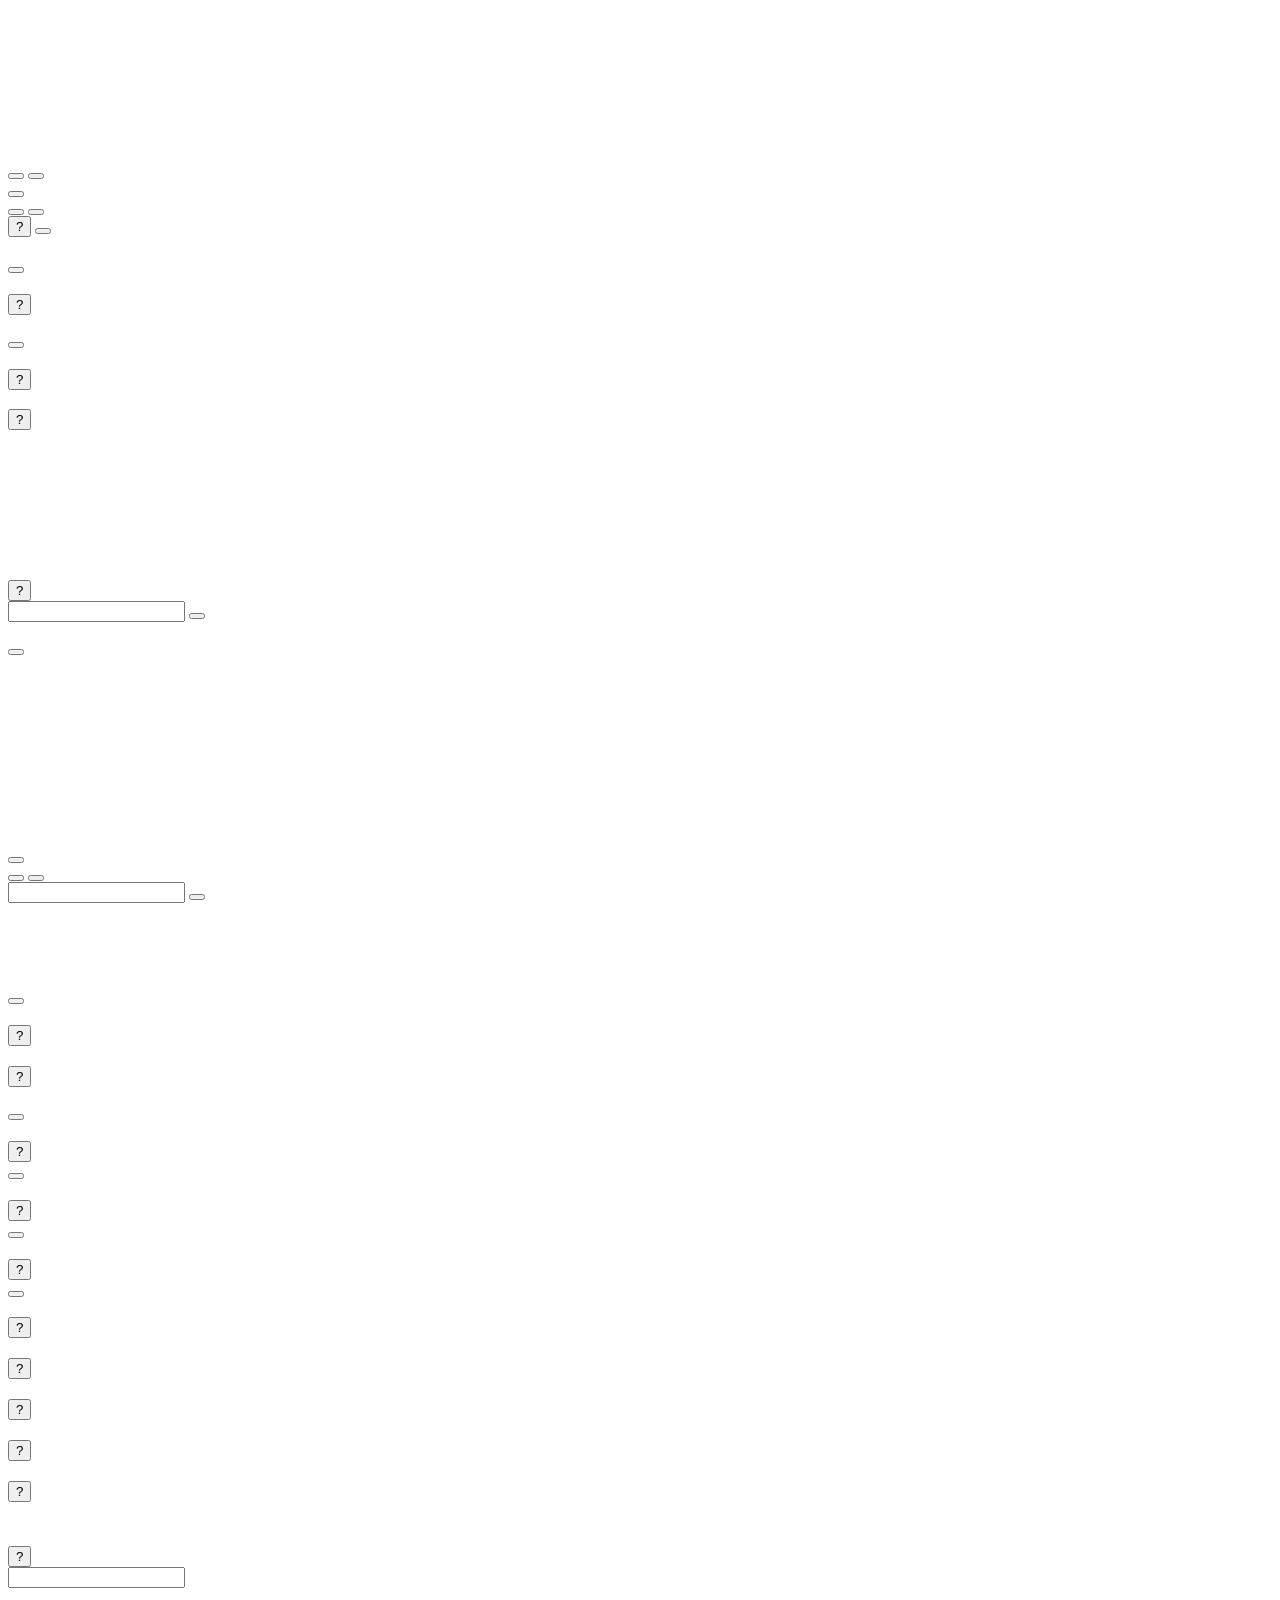
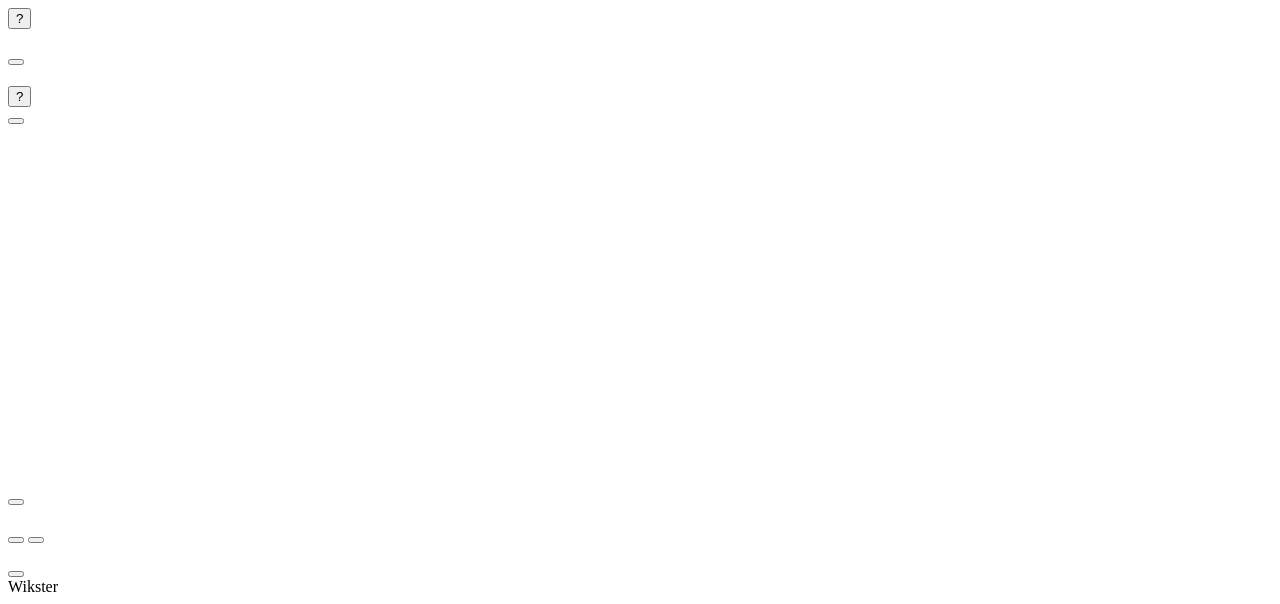
==== index.html @ 84b6599e "Faces everywhere, a what's-new sheet, and wishlist matching Every name on screen now carries its pic" ====
<!doctype html>
<html lang="en" data-theme="aurora">
  <head>
    <meta charset="UTF-8" />
    <meta name="viewport" content="width=device-width, initial-scale=1.0, viewport-fit=cover, interactive-widget=resizes-content" />
    <meta name="theme-color" content="#06070d" />
    <meta name="apple-mobile-web-app-capable" content="yes" />
    <title>Wikster</title>
    <meta name="description" content="Open booster packs of real Wikipedia articles as collectible trading cards." />
    <link rel="manifest" href="./manifest.webmanifest" />
    <link rel="apple-touch-icon" href="./icons/icon-192.png" />
    <link rel="icon" href="data:image/svg+xml,<svg xmlns='http://www.w3.org/2000/svg' viewBox='0 0 64 64'><rect x='12' y='6' width='33' height='52' rx='7' fill='%230f1220' stroke='%23c7d2fe' stroke-width='3'/><path d='M12 17h33' stroke='%23c7d2fe' stroke-width='3'/><path d='M19.5 27 24.5 46 28.5 35.5 32.5 46 37.5 27' fill='none' stroke='%23fbbf24' stroke-width='3.8' stroke-linejoin='round' stroke-linecap='round'/><circle cx='54' cy='12' r='3' fill='%23fbbf24'/></svg>" />
    <link rel="stylesheet" href="/src/style.css" />
  </head>
  <body>
    <!-- The live, per-theme backdrop, and the texture that sits over it. -->
    <canvas id="backdrop" aria-hidden="true"></canvas>
    <div id="texture" aria-hidden="true"></div>
    <div id="flash" aria-hidden="true"></div>

    <div id="app">
      <header class="appbar">
        <div class="appbar-side is-left">
          <button id="menu-btn" class="icon-btn" type="button" aria-label="Menu"
                  aria-haspopup="dialog" aria-expanded="false">
            <span id="menu-icon" aria-hidden="true"></span>
          </button>
          <button id="bell" class="icon-btn" type="button" aria-haspopup="dialog" aria-label="Notifications">
            <span id="bell-icon" aria-hidden="true"></span>
            <span class="count" id="bell-count" hidden></span>
          </button>
        </div>
        <button id="wallet" class="wallet-chip" type="button" aria-haspopup="dialog">
          <span id="wallet-mark" aria-hidden="true"></span>
          <span id="wallet-amount"></span>
          <span class="wallet-ink" id="wallet-ink"></span>
        </button>
        <div class="appbar-side is-right">
          <button id="gift-btn" class="icon-btn" type="button" aria-label="Daily gift">
            <span id="gift-icon" aria-hidden="true"></span>
            <span class="dot" id="gift-dot" hidden></span>
          </button>
          <button id="level-badge" class="ring" type="button" aria-label="Profile"></button>
        </div>
      </header>

      <main>
        <!-- PACKS: what you own, and the custom builder ------------------- -->
        <section id="screen-packs" class="screen is-active">
          <div class="packs-tools">
            <div class="seg-wrap packs-seg-wrap"><div id="packs-seg"></div></div>
            <div class="packs-side">
              <button class="help-btn" data-help="packs" type="button" aria-label="What is this?">?</button>
              <button id="odds-btn" class="help-btn" type="button">
                <span id="odds-icon" aria-hidden="true"></span>
              </button>
            </div>
          </div>
          <div id="packs-rail" class="rail"></div>
          <div class="hero-caption" id="packs-caption">
            <h3 id="packs-name"></h3>
            <p class="sub" id="packs-sub"></p>
            <p class="own" id="packs-own"></p>
          </div>
          <div class="hero-actions" id="packs-actions">
            <button id="packs-open" class="btn btn-primary" type="button"></button>
            <p class="hint" id="packs-hint"></p>
          </div>
          <div class="empty" id="packs-empty" hidden>
            <span class="empty-mark" id="packs-empty-mark"></span>
            <p id="packs-empty-text"></p>
            <button id="packs-empty-cta" class="btn btn-ghost btn-sm" type="button"></button>
          </div>

          <!-- CUSTOM BUILDER: name a subject, get a pack made of its own wiki -->
          <div id="creator-wrap" class="creator-wrap" hidden>
            <form id="creator" class="forge panel" autocomplete="off">
              <div class="forge-seal" id="forge-seal" aria-hidden="true"></div>
              <h3 id="forge-title"></h3>
              <p id="forge-note"></p>
              <input id="creator-input" class="forge-input" type="text" maxlength="60"
                     aria-label="Subject" enterkeyhint="go" />
              <div class="forge-ideas" id="forge-ideas"></div>
              <button id="creator-go" class="btn btn-primary forge-go" type="submit"></button>
              <p id="creator-status" class="forge-status" role="status" aria-live="polite" hidden></p>
            </form>
            <div class="section-head"><h3 class="label" id="creator-mine-label"></h3></div>
            <div class="forge-mine" id="creator-mine"></div>
            <div class="empty" id="creator-empty" hidden>
              <span class="empty-mark" id="creator-empty-mark"></span>
              <p id="creator-empty-text"></p>
            </div>
          </div>
        </section>

        <!-- FREE PACKS: one arrives on a timer, whether you are playing or not -->
        <section id="screen-timed" class="screen">
          <div class="screen-head">
            <h2 id="timed-title"></h2>
            <button class="help-btn" data-help="timed" type="button" aria-label="What is this?">?</button>
          </div>

          <!-- The whole state of the feature, read left to right in one look:
               how many are waiting, and how long until the next. -->
          <div class="free-hero panel">
            <div class="free-dial">
              <span id="free-ring"></span>
              <div class="free-dial-copy">
                <b id="free-count"></b>
                <span id="free-cap"></span>
              </div>
            </div>
            <p class="free-state" id="free-state"></p>
            <div class="free-pips" id="free-pips" aria-hidden="true"></div>
            <button id="timed-open" class="btn btn-primary btn-block" type="button"></button>
            <p class="free-foot" id="free-foot"></p>
          </div>

          <div class="section-head"><h3 class="label" id="free-track-label"></h3></div>
          <div class="free-track panel">
            <div class="free-track-head">
              <span class="free-level" id="track-level"></span>
              <span class="free-remaining tabular" id="track-remaining"></span>
            </div>
            <div id="track-bar"></div>
            <div class="free-perks" id="free-perks"></div>
            <p class="free-next" id="track-next"></p>
          </div>
        </section>

        <!-- SHOP ------------------------------------------------------------ -->
        <section id="screen-shop" class="screen">
          <div class="screen-head">
            <h2 id="shop-title"></h2>
            <button class="help-btn" data-help="shop" type="button" aria-label="What is this?">?</button>
          </div>

          <!-- One banner carrying the two things you need before browsing:
               what you can spend, and how long this stock lasts. -->
          <div class="shop-banner panel">
            <div class="shop-banner-cell">
              <span class="label" id="shop-purse-label"></span>
              <b id="shop-purse"></b>
            </div>
            <div class="shop-banner-rule" aria-hidden="true"></div>
            <div class="shop-banner-cell">
              <span class="label" id="shop-restock-label"></span>
              <b class="tabular" id="restock"></b>
            </div>
          </div>

          <div id="shop-market" class="shop-market"></div>
        </section>

        <!-- BINDER ---------------------------------------------------------- -->
        <section id="screen-binder" class="screen">
          <div class="screen-head">
            <h2 id="binder-title"></h2>
            <button class="help-btn" data-help="binder" type="button" aria-label="What is this?">?</button>
          </div>
          <div class="binder-stats" id="binder-stats"></div>
          <div class="seg-wrap" id="binder-seg-wrap"><div id="binder-seg"></div></div>
          <div class="binder-tools" id="binder-tools" hidden>
            <label class="classic-search" id="classic-search-wrap">
              <span class="classic-search-mark" id="classic-search-mark" aria-hidden="true"></span>
              <input id="classic-search" class="classic-search-input" type="search" autocomplete="off" />
            </label>
            <button id="classic-filter" class="btn btn-ghost btn-sm" type="button"></button>
            <span class="chip" id="classic-filter-count" hidden></span>
            <span class="muted" id="classic-count"></span>
          </div>
          <div id="album-shelf" class="album-shelf"></div>
          <div id="classic-view" class="classic-view" hidden></div>
          <div class="empty" id="binder-empty" hidden>
            <span class="empty-mark" id="binder-empty-mark"></span>
            <p id="binder-empty-text"></p>
          </div>

          <div id="album-view" hidden>
            <div class="album-head pad">
              <button id="album-back" class="icon-btn" type="button" aria-label="Back"></button>
              <div class="album-title-wrap">
                <h2 id="album-name"></h2>
                <p class="album-progress" id="album-progress"></p>
              </div>
              <button id="filter-open" class="btn btn-ghost btn-sm" type="button"></button>
              <span class="chip" id="filter-count" hidden></span>
            </div>
            <div class="album-book-wrap">
              <div id="album-book" class="album-book">
                <div class="album-page" id="album-leaf">
                  <div class="album-slots" id="page-slots"></div>
                  <span class="album-pageno" id="pageno"></span>
                </div>
              </div>
            </div>
            <div class="album-dots" id="album-dots" aria-hidden="true"></div>
            <p class="album-hint" id="album-hint"></p>
          </div>
        </section>

        <!-- PROFILE ---------------------------------------------------------- -->
        <section id="screen-profile" class="screen">
          <div class="hero-card panel">
            <div class="hero-id">
              <span class="person-mark hero-face" id="profile-face" aria-hidden="true"></span>
              <span id="profile-ring"></span>
              <div>
                <h2 id="profile-level"></h2>
                <p class="hero-rank" id="profile-rank"></p>
              </div>
            </div>
            <div>
              <div id="xp-bar"></div>
              <p class="xp-line" id="xp-line" style="margin-top:8px"></p>
            </div>
            <div>
              <p class="label" id="next-reward-label"></p>
              <div id="next-reward" style="margin-top:8px"></div>
            </div>
          </div>

          <div class="section-head"><h3 class="label" id="showcase-label"></h3><p class="section-note" id="showcase-note"></p></div>
          <div class="showcase-grid" id="showcase-grid"></div>

          <div class="section-head" style="padding-top:24px"><h3 class="label" id="badges-label"></h3></div>
          <div class="badge-grid" id="badge-grid"></div>

          <div class="section-head" style="padding-top:24px"><h3 class="label" id="stats-label"></h3></div>
          <div class="stat-grid" id="stat-grid"></div>

          <div class="section-head" style="padding-top:24px"><h3 class="label" id="rarity-label"></h3></div>
          <div class="rarity-bars" id="rarity-bars"></div>

        </section>

        <!-- FRIENDS ------------------------------------------------------------ -->
        <section id="screen-friends" class="screen">
          <div class="screen-head">
            <h2 id="friends-title"></h2>
            <p id="friends-intro"></p>
            <button class="help-btn" data-help="friends" type="button" aria-label="What is this?">?</button>
          </div>

          <form id="find" class="find panel" autocomplete="off">
            <span class="find-mark" id="find-mark" aria-hidden="true"></span>
            <input id="find-input" class="find-input" type="text" maxlength="20" aria-label="Find a player" />
            <button id="find-go" class="btn btn-primary btn-sm" type="submit"></button>
          </form>
          <p id="find-status" class="find-status" role="status" aria-live="polite"></p>
          <p id="friends-stale" class="pad schema-note" hidden></p>
          <div class="section-head" id="results-head" hidden>
            <h3 class="label" id="results-label"></h3>
          </div>
          <div id="find-results" class="people"></div>

          <div class="section-head" id="trades-head" hidden>
            <h3 class="label" id="trades-label"></h3>
          </div>
          <div id="trades-list" class="people"></div>

          <div class="section-head" id="incoming-head" hidden>
            <h3 class="label" id="incoming-label"></h3>
          </div>
          <div id="incoming-list" class="people"></div>

          <div class="section-head" id="friends-head" hidden>
            <h3 class="label" id="friends-label"></h3>
          </div>
          <div id="friends-list" class="people"></div>

          <div class="section-head" id="outgoing-head" hidden>
            <h3 class="label" id="outgoing-label"></h3>
          </div>
          <div id="outgoing-list" class="people"></div>

          <div class="empty" id="friends-empty" hidden>
            <span class="empty-mark" id="friends-empty-mark"></span>
            <p id="friends-empty-text"></p>
          </div>
        </section>

        <!-- A FRIEND'S PROFILE AND COLLECTION ---------------------------------- -->
        <section id="screen-friend" class="screen">
          <div class="open-top">
            <button id="friend-back" class="icon-btn" type="button" aria-label="Back"></button>
            <h2 class="open-title" id="friend-name"></h2>
            <span style="width:42px"></span>
          </div>

          <div class="hero-card panel">
            <div class="hero-id">
              <span class="person-mark hero-face" id="friend-face" aria-hidden="true"></span>
              <span id="friend-ring"></span>
              <div>
                <h2 id="friend-level"></h2>
                <p class="hero-rank" id="friend-rank"></p>
              </div>
            </div>
          </div>

          <div class="friend-actions pad" id="friend-actions"></div>

          <div class="section-head" id="friend-showcase-head" hidden><h3 class="label" id="friend-showcase-label"></h3></div>
          <div class="showcase-grid" id="friend-showcase" hidden></div>

          <div class="section-head" style="padding-top:24px"><h3 class="label" id="friend-badges-label"></h3></div>
          <p class="pad muted" id="friend-badges-empty" style="font-size:.84rem" hidden></p>
          <div class="badge-grid pad" id="friend-badges"></div>

          <div class="section-head" style="padding-top:24px"><h3 class="label" id="friend-stats-label"></h3></div>
          <div class="stat-grid" id="friend-stats"></div>

          <div class="section-head" style="padding-top:24px"><h3 class="label" id="friend-rarity-label"></h3></div>
          <div class="rarity-bars" id="friend-rarity-bars"></div>

          <div class="section-head" style="padding-top:24px"><h3 class="label" id="friend-cards-label"></h3></div>
          <div class="seg-wrap" id="friend-seg-wrap"><div id="friend-seg"></div></div>
          <p id="friend-cards-status" class="find-status" role="status" aria-live="polite"></p>
          <div id="friend-albums" class="album-shelf"></div>
          <div id="friend-classic" class="classic-view" hidden></div>

          <div class="hero-actions">
            <button id="friend-remove" class="btn btn-ghost btn-sm" type="button"></button>
          </div>
        </section>

        <section id="screen-chat" class="screen">
          <div class="screen-head" style="gap:10px">
            <button id="chat-back" class="icon-btn" type="button" aria-label="Back"></button>
            <button class="chat-who" id="chat-who" type="button">
              <span class="person-mark" id="chat-avatar" aria-hidden="true"></span>
              <span class="chat-who-text">
                <span class="open-title chat-name" id="chat-name"></span>
                <span class="chat-presence" id="chat-presence"></span>
              </span>
            </button>
            <div class="chat-tools" id="chat-tools"></div>
          </div>
          <div class="chat-log pad" id="chat-log" aria-live="polite"></div>
          <p class="chat-typing pad" id="chat-typing" hidden></p>
          <form class="chat-bar" id="chat-form" autocomplete="off">
            <input id="chat-input" class="chat-input" type="text" maxlength="500" />
            <button id="chat-send" class="btn btn-primary btn-sm" type="submit"></button>
          </form>
        </section>

        <!-- SETTINGS ---------------------------------------------------------- -->
        <section id="screen-ach" class="screen">
          <div class="screen-head">
            <h2 id="ach-title"></h2>
          </div>
          <p class="pad muted" id="ach-sub" style="padding-bottom:14px;font-size:.86rem"></p>
          <div class="ach-list pad" id="ach-list"></div>
        </section>

        <section id="screen-updates" class="screen">
          <div class="screen-head">
            <h2 id="updates-title"></h2>
          </div>
          <p class="pad muted" id="updates-sub" style="padding-bottom:16px;font-size:.86rem"></p>
          <div class="timeline" id="updates-list"></div>
        </section>

        <section id="screen-quiz" class="screen">
          <div class="screen-head">
            <button id="quiz-back" class="icon-btn" type="button" aria-label="Back"></button>
            <h2 id="quiz-title"></h2>
            <button class="help-btn" data-help="quiz" type="button" aria-label="What is this?">?</button>
          </div>
          <div class="quiz-body pad" id="quiz-body"></div>
        </section>

        <!-- MINIGAMES: the arcade behind the shop ------------------------------- -->
        <section id="screen-games" class="screen">
          <div class="screen-head">
            <h2 id="games-title"></h2>
            <button class="help-btn" data-help="games" type="button" aria-label="What is this?">?</button>
          </div>
          <p class="screen-sub pad" id="games-sub"></p>
          <div class="pad" id="games-list"></div>
        </section>

        <section id="screen-wikdle" class="screen">
          <div class="screen-head">
            <button id="wikdle-back" class="icon-btn" type="button" aria-label="Back"></button>
            <h2 id="wikdle-title"></h2>
            <button class="help-btn" data-help="wikdle" type="button" aria-label="What is this?">?</button>
          </div>
          <div class="pad" id="wikdle-body"></div>
        </section>

        <section id="screen-slots" class="screen">
          <div class="screen-head">
            <button id="slots-back" class="icon-btn" type="button" aria-label="Back"></button>
            <h2 id="slots-title"></h2>
            <button class="help-btn" data-help="slots" type="button" aria-label="What is this?">?</button>
          </div>
          <div class="pad" id="slots-body"></div>
        </section>

        <section id="screen-duel" class="screen">
          <div class="screen-head">
            <button id="duel-back" class="icon-btn" type="button" aria-label="Back"></button>
            <h2 id="duel-title"></h2>
            <button class="help-btn" data-help="duel" type="button" aria-label="What is this?">?</button>
          </div>
          <div class="pad" id="duel-body"></div>
        </section>

        <section id="screen-reveal" class="screen">
          <div class="screen-head">
            <button id="reveal-back" class="icon-btn" type="button" aria-label="Back"></button>
            <h2 id="reveal-title"></h2>
            <button class="help-btn" data-help="reveal" type="button" aria-label="What is this?">?</button>
          </div>
          <div class="pad" id="reveal-body"></div>
        </section>

        <!-- SEASON: the year in eleven parts, each with a track of its own -------- -->
        <section id="screen-season" class="screen season-screen">
          <div class="screen-head">
            <h2 id="season-title"></h2>
            <button class="help-btn" data-help="season" type="button" aria-label="What is this?">?</button>
          </div>
          <div class="season-banner panel" id="season-banner">
            <span class="season-mark" id="season-mark" aria-hidden="true"></span>
            <div class="season-copy">
              <span class="label" id="season-kicker"></span>
              <h3 id="season-name"></h3>
              <p id="season-tagline"></p>
              <p class="season-dates tabular" id="season-dates"></p>
            </div>
          </div>
          <div class="season-points panel" id="season-points-card">
            <div class="season-points-head">
              <b class="tabular" id="season-points"></b>
              <span id="season-points-label"></span>
              <span class="season-next tabular" id="season-next"></span>
            </div>
            <div id="season-bar"></div>
          </div>
          <div class="section-head"><h3 class="label" id="season-track-label"></h3></div>
          <div class="season-track" id="season-track"></div>
          <div class="section-head"><h3 class="label" id="season-quest-label"></h3></div>
          <div class="pad" id="season-quest"></div>
          <div class="section-head"><h3 class="label" id="season-shop-label"></h3></div>
          <div class="pad" id="season-shop"></div>
          <div class="section-head"><h3 class="label" id="season-board-label"></h3></div>
          <div class="season-board panel" id="season-board"></div>
          <div class="section-head"><h3 class="label" id="season-calendar-label"></h3></div>
          <div class="season-calendar pad" id="season-calendar"></div>
        </section>

        <!-- QUESTS: three things to do today ------------------------------------ -->
        <section id="screen-quests" class="screen">
          <div class="screen-head">
            <h2 id="quests-title"></h2>
            <button class="help-btn" data-help="quests" type="button" aria-label="What is this?">?</button>
          </div>
          <p class="screen-sub pad" id="quests-sub"></p>
          <div class="pad" id="quests-body"></div>
        </section>

        <!-- LEADERBOARD: who is ahead today, this week, and ever ----------------- -->
        <section id="screen-leaderboard" class="screen">
          <div class="screen-head">
            <h2 id="leaderboard-title"></h2>
            <button class="help-btn" data-help="leaderboard" type="button" aria-label="What is this?">?</button>
          </div>
          <div class="pad" id="leaderboard-seg"></div>
          <div class="pad" id="leaderboard-body"></div>
          <div class="leaderboard-me" id="leaderboard-me" hidden></div>
        </section>

        <!-- GUILDS: a name, a tag, fifty players and a board of their own ------- -->
        <section id="screen-guilds" class="screen">
          <div class="screen-head">
            <h2 id="guilds-title"></h2>
            <p id="guilds-intro"></p>
            <button class="help-btn" data-help="guilds" type="button" aria-label="What is this?">?</button>
          </div>
          <div id="guild-home" class="guild-home" hidden>
            <div class="guild-card panel">
              <div class="guild-id">
                <span class="guild-tag" id="guild-tag"></span>
                <div class="guild-copy">
                  <h3 id="guild-name"></h3>
                  <p id="guild-about"></p>
                  <p class="guild-meta" id="guild-meta"></p>
                </div>
              </div>
              <div class="guild-scores" id="guild-scores"></div>
              <div class="guild-actions">
                <button id="guild-invite" class="btn btn-primary btn-sm" type="button"></button>
                <button id="guild-leave" class="btn btn-ghost btn-sm" type="button"></button>
                <button id="guild-delete" class="btn btn-ghost btn-sm" type="button" hidden></button>
              </div>
            </div>
            <!-- The week's shared target, and the guild the roster is up against. -->
            <div class="guild-goal panel" id="guild-goal">
              <div class="guild-goal-head">
                <span class="label" id="guild-goal-label"></span>
                <span class="guild-goal-left tabular" id="guild-goal-left"></span>
              </div>
              <p class="guild-goal-text" id="guild-goal-text"></p>
              <div class="guild-goal-bar" id="guild-goal-bar"></div>
              <div class="guild-goal-foot">
                <span class="tabular" id="guild-goal-count"></span>
                <span class="guild-goal-reward" id="guild-goal-reward"></span>
                <button id="guild-goal-claim" class="btn btn-primary btn-sm" type="button" hidden></button>
              </div>
            </div>
            <div class="guild-match panel" id="guild-match">
              <div class="guild-goal-head">
                <span class="label" id="guild-match-label"></span>
                <span class="guild-goal-left tabular" id="guild-match-left"></span>
              </div>
              <div class="guild-versus" id="guild-versus"></div>
              <p class="guild-match-last" id="guild-match-last" hidden></p>
            </div>
            <div class="pad" id="guild-rooms-seg"></div>
            <div id="guild-room-chat" hidden>
              <div class="guild-chat-log" id="guild-chat-log" aria-live="polite"></div>
              <form class="guild-chat-bar" id="guild-chat-form" autocomplete="off">
                <input id="guild-chat-input" class="chat-input" type="text" maxlength="500" />
                <button id="guild-chat-send" class="btn btn-primary btn-sm" type="submit"></button>
              </form>
            </div>
            <div id="guild-room-bank" hidden>
              <div class="guild-bank-head pad">
                <p class="muted" id="guild-bank-note"></p>
                <button id="guild-bank-donate" class="btn btn-primary btn-sm" type="button"></button>
              </div>
              <div class="people" id="guild-bank"></div>
            </div>
            <div id="guild-room-members" hidden>
              <div class="section-head"><h3 class="label" id="guild-roster-label"></h3></div>
              <div class="people" id="guild-roster"></div>
            </div>
          </div>
          <div id="guild-join" class="guild-join" hidden>
            <div id="guild-invites-room" hidden>
              <div class="section-head"><h3 class="label" id="guild-invites-label"></h3></div>
              <div class="people" id="guild-invites"></div>
            </div>
            <form id="guild-find" class="find panel" autocomplete="off">
              <span class="find-mark" id="guild-find-mark" aria-hidden="true"></span>
              <input id="guild-find-input" class="find-input" type="search" spellcheck="false" enterkeyhint="search">
              <button id="guild-find-go" class="btn btn-primary btn-sm" type="submit"></button>
            </form>
            <p id="guild-find-status" class="find-status" role="status" aria-live="polite"></p>
            <div class="people" id="guild-results"></div>
            <div class="section-head" style="padding-top:20px"><h3 class="label" id="guild-create-label"></h3></div>
            <form class="guild-form panel" id="guild-create" autocomplete="off">
              <label class="field"><span id="guild-create-name-label"></span><span class="field-box"><input name="name" class="field-input" maxlength="24" required></span></label>
              <label class="field"><span id="guild-create-tag-label"></span><span class="field-box"><input name="tag" class="field-input" maxlength="5" pattern="[A-Za-z0-9]{2,5}" required></span></label>
              <label class="field"><span id="guild-create-about-label"></span><span class="field-box"><input name="about" class="field-input" maxlength="140"></span></label>
              <button class="btn btn-primary" type="submit" id="guild-create-go"></button>
              <p id="guild-create-status" class="find-status" role="status" aria-live="polite"></p>
            </form>
          </div>
          <div class="section-head" style="padding-top:24px"><h3 class="label" id="guild-board-label"></h3></div>
          <div class="pad" id="guild-seg"></div>
          <div class="pad" id="guild-board"></div>
        </section>

        <!-- CARD INDEX: everything anyone has ever found ----------------------- -->
        <section id="screen-cardindex" class="screen">
          <div class="screen-head">
            <h2 id="index-title"></h2>
            <p id="index-intro"></p>
            <button class="help-btn" data-help="index" type="button" aria-label="What is this?">?</button>
          </div>
          <div class="index-counts" id="index-counts"></div>
          <div class="market-tools">
            <input class="creator-input market-search" id="index-search" type="search"
              autocomplete="off" spellcheck="false">
            <div class="market-sorts" id="index-rarities"></div>
            <div class="market-sorts" id="index-sorts"></div>
          </div>
          <p id="index-status" class="find-status" role="status" aria-live="polite"></p>
          <div class="market-list" id="index-list"></div>
          <button id="index-more" class="btn btn-ghost btn-block" type="button" style="margin-top:12px" hidden></button>
        </section>

        <!-- GLOSSARY: every booster category, look but do not open ------------- -->
        <section id="screen-glossary" class="screen">
          <div class="screen-head">
            <h2 id="glossary-title"></h2>
            <p id="glossary-intro"></p>
          </div>
          <div class="glossary-list" id="glossary-list"></div>
        </section>

        <!-- MARKET: every player's auction floor ------------------------------- -->
        <section id="screen-market" class="screen">
          <div class="screen-head">
            <h2 id="market-title"></h2>
            <p id="market-intro"></p>
            <button class="help-btn" data-help="market" type="button" aria-label="What is this?">?</button>
          </div>
          <div class="seg-wrap"><div id="market-seg"></div></div>
          <p id="market-status" class="find-status" role="status" aria-live="polite"></p>
          <div class="market-list" id="market-list"></div>
          <button id="market-sell" class="btn btn-primary btn-block" type="button" style="margin-top:14px"></button>
        </section>

        <!-- BADGES: every chip, and the four you wear -------------------------- -->
        <section id="screen-badges" class="screen">
          <div class="screen-head">
            <h2 id="badges-title"></h2>
            <p id="badges-intro"></p>
          </div>
          <div class="badge-grid is-all" id="badges-all"></div>
        </section>

        <!-- THE ATELIER: themes, frames and card effects, for Ink ------------- -->
        <section id="screen-atelier" class="screen">
          <div class="screen-head">
            <h2 id="atelier-title"></h2>
            <button class="help-btn" data-help="atelier" type="button" aria-label="What is this?">?</button>
          </div>
          <div class="shop-banner panel atelier-banner">
            <div class="shop-banner-cell">
              <span class="label" id="atelier-purse-label"></span>
              <b id="atelier-purse" class="is-ink"></b>
            </div>
            <div class="shop-banner-rule" aria-hidden="true"></div>
            <div class="shop-banner-cell">
              <span class="label" id="atelier-coins-label"></span>
              <b id="atelier-coins"></b>
            </div>
            <button class="btn btn-sm btn-primary" id="atelier-exchange" type="button"></button>
          </div>
          <p class="frames-note pad" id="atelier-lead"></p>

          <div class="section-head"><h3 class="label" id="atelier-themes-label"></h3></div>
          <div class="theme-grid" id="atelier-themes"></div>

          <div class="section-head" style="padding-top:24px"><h3 class="label" id="atelier-frames-label"></h3></div>
          <div class="frame-styles" id="atelier-frames"></div>

          <div class="section-head" style="padding-top:24px"><h3 class="label" id="atelier-fx-label"></h3></div>
          <p class="frames-note" id="atelier-fx-note"></p>
          <div class="fx-tiers" id="atelier-fx"></div>
        </section>

        <!-- CUSTOMIZATION: how the app, and you, look ------------------------ -->
        <section id="screen-customize" class="screen">
          <div class="screen-head"><h2 id="customize-title"></h2></div>
          <div class="settings-list" id="customize-door"></div>

          <div class="section-head"><h3 class="label" id="theme-label"></h3></div>
          <div class="theme-grid" id="theme-grid"></div>

          <div class="section-head" style="padding-top:24px"><h3 class="label" id="identity-label"></h3></div>
          <div class="settings-list" id="identity-list"></div>

          <div class="section-head" style="padding-top:24px"><h3 class="label" id="frames-label"></h3></div>
          <p class="frames-note" id="frames-note"></p>
          <div class="frame-styles" id="frame-styles"></div>

          <div class="section-head" style="padding-top:24px"><h3 class="label" id="fx-label"></h3></div>
          <p class="frames-note" id="fx-note"></p>
          <div class="fx-tiers" id="fx-tiers"></div>
        </section>

        <section id="screen-settings" class="screen">
          <div class="screen-head"><h2 id="settings-title"></h2></div>

          <div class="section-head"><h3 class="label" id="prefs-label"></h3></div>
          <div class="settings-list" id="settings-list"></div>

          <div class="section-head" style="padding-top:24px"><h3 class="label" id="account-label"></h3></div>
          <div class="settings-list" id="account-list"></div>

          <div class="section-head" style="padding-top:24px"><h3 class="label" id="data-label"></h3></div>
          <div class="settings-list" id="data-list"></div>

          <!-- The last thing in Settings: a code someone was given by hand. -->
          <div class="section-head" style="padding-top:24px"><h3 class="label" id="redeem-label"></h3></div>
          <div class="settings-list" id="redeem-list"></div>
        </section>

        <!-- OPENING: full-screen takeover -------------------------------------- -->
        <section id="screen-open" class="screen phase-idle">
          <div class="open-top">
            <button id="open-back" class="icon-btn" type="button" aria-label="Back"></button>
            <h2 class="open-title" id="open-title"></h2>
            <span style="width:42px"></span>
          </div>
          <p class="open-progress" id="open-progress"></p>
          <div class="open-stage" id="open-stage">
            <div class="booster-slot" id="booster-slot"></div>
            <div class="card-stack" id="card-stack"></div>
            <div class="burst-layer" id="burst-layer" aria-hidden="true"></div>
          </div>
          <div class="summary" id="summary"></div>
          <div class="open-nav">
            <button id="open-prev" class="icon-btn" type="button" aria-label="Previous card"></button>
            <button id="open-next" class="icon-btn" type="button" aria-label="Next card"></button>
          </div>
          <div class="open-foot">
            <p class="open-hint" id="open-hint"></p>
            <button id="open-done" class="btn btn-primary" type="button" hidden></button>
          </div>
        </section>
      </main>

      <!-- The desk's right-hand column: the day, and what the screen at hand
           keeps out of sight on a phone. Hidden below 1280px. -->
      <aside id="panel" class="desk-panel" aria-label="Details">
        <div class="panel-head">
          <button id="panel-toggle" class="icon-btn panel-toggle" type="button" aria-expanded="true"></button>
          <span class="panel-head-title" id="panel-title"></span>
        </div>
        <div id="panel-body" class="panel-body"></div>
      </aside>

      <nav id="navbar" aria-label="Sections"></nav>
    </div>

    <!-- One sheet component, reused for every panel in the app. ------------- -->
    <div id="sheet" class="sheet" hidden>
      <div class="sheet-scrim"></div>
      <div class="sheet-panel" role="dialog" aria-modal="true" aria-labelledby="sheet-title">
        <div class="sheet-handle" aria-hidden="true"></div>
        <div class="sheet-head">
          <h2 id="sheet-title"></h2>
          <button id="sheet-close" class="icon-btn" type="button" aria-label="Close"></button>
        </div>
        <div class="sheet-body" id="sheet-body"></div>
      </div>
    </div>

    <!-- First run ----------------------------------------------------------- -->
    <div id="welcome" class="welcome" hidden>
      <div class="welcome-card panel">
        <div class="welcome-mark" id="welcome-mark"></div>
        <h1 id="welcome-title"></h1>
        <p id="welcome-body"></p>
        <div class="choices" id="lang-choices"></div>
        <div id="starter" hidden style="display:grid;gap:14px">
          <h2 id="starter-title" style="text-align:center;font-size:1.2rem"></h2>
          <p id="starter-body"></p>
          <div class="starter-loot" id="starter-loot"></div>
          <button id="starter-go" class="btn btn-primary btn-block" type="button"></button>
        </div>
      </div>
    </div>

    <!-- The account gate: sits in front of everything until you are signed in. -->
    <div id="gate" class="gate" hidden>
      <div class="gate-card panel">
        <div class="gate-mark" id="gate-mark"></div>
        <h1 id="gate-title"></h1>
        <p id="gate-body"></p>
        <div class="seg-wrap"><div id="gate-seg"></div></div>
        <form id="gate-form" class="gate-form" autocomplete="on"></form>
        <p id="gate-status" class="gate-status" role="status" aria-live="polite"></p>
        <button id="gate-alt" class="gate-alt" type="button"></button>
        <p class="gate-foot" id="gate-foot"></p>
      </div>
    </div>

    <!-- The drawer: every destination in the app, including the ones with no
         room in the bottom bar. ------------------------------------------- -->
    <div id="drawer" class="drawer" hidden>
      <div class="drawer-scrim"></div>
      <nav class="drawer-panel" role="dialog" aria-modal="true" aria-labelledby="drawer-brand">
        <div class="drawer-head">
          <span class="drawer-mark" id="drawer-mark" aria-hidden="true"></span>
          <div>
            <h2 id="drawer-brand">Wikster</h2>
            <p id="drawer-who"></p>
          </div>
        </div>
        <div class="drawer-links" id="drawer-links"></div>
      </nav>
    </div>

    <!-- Opening animation. Also what the account gate hides behind until the
         stored session has been read, so it cannot flash on every launch. -->
    <div id="splash" class="splash">
      <div class="splash-stage" aria-hidden="true">
        <div class="splash-halo"></div>
        <div class="splash-mark" id="splash-mark"></div>
        <div class="splash-shine"></div>
      </div>
      <div class="splash-word" id="splash-word">Wikster</div>
    </div>

    <div id="xp-pop" class="xp-pop" hidden></div>
    <div id="toast" class="toast" hidden></div>

    <script type="module" src="/src/main.js"></script>
  </body>
</html>
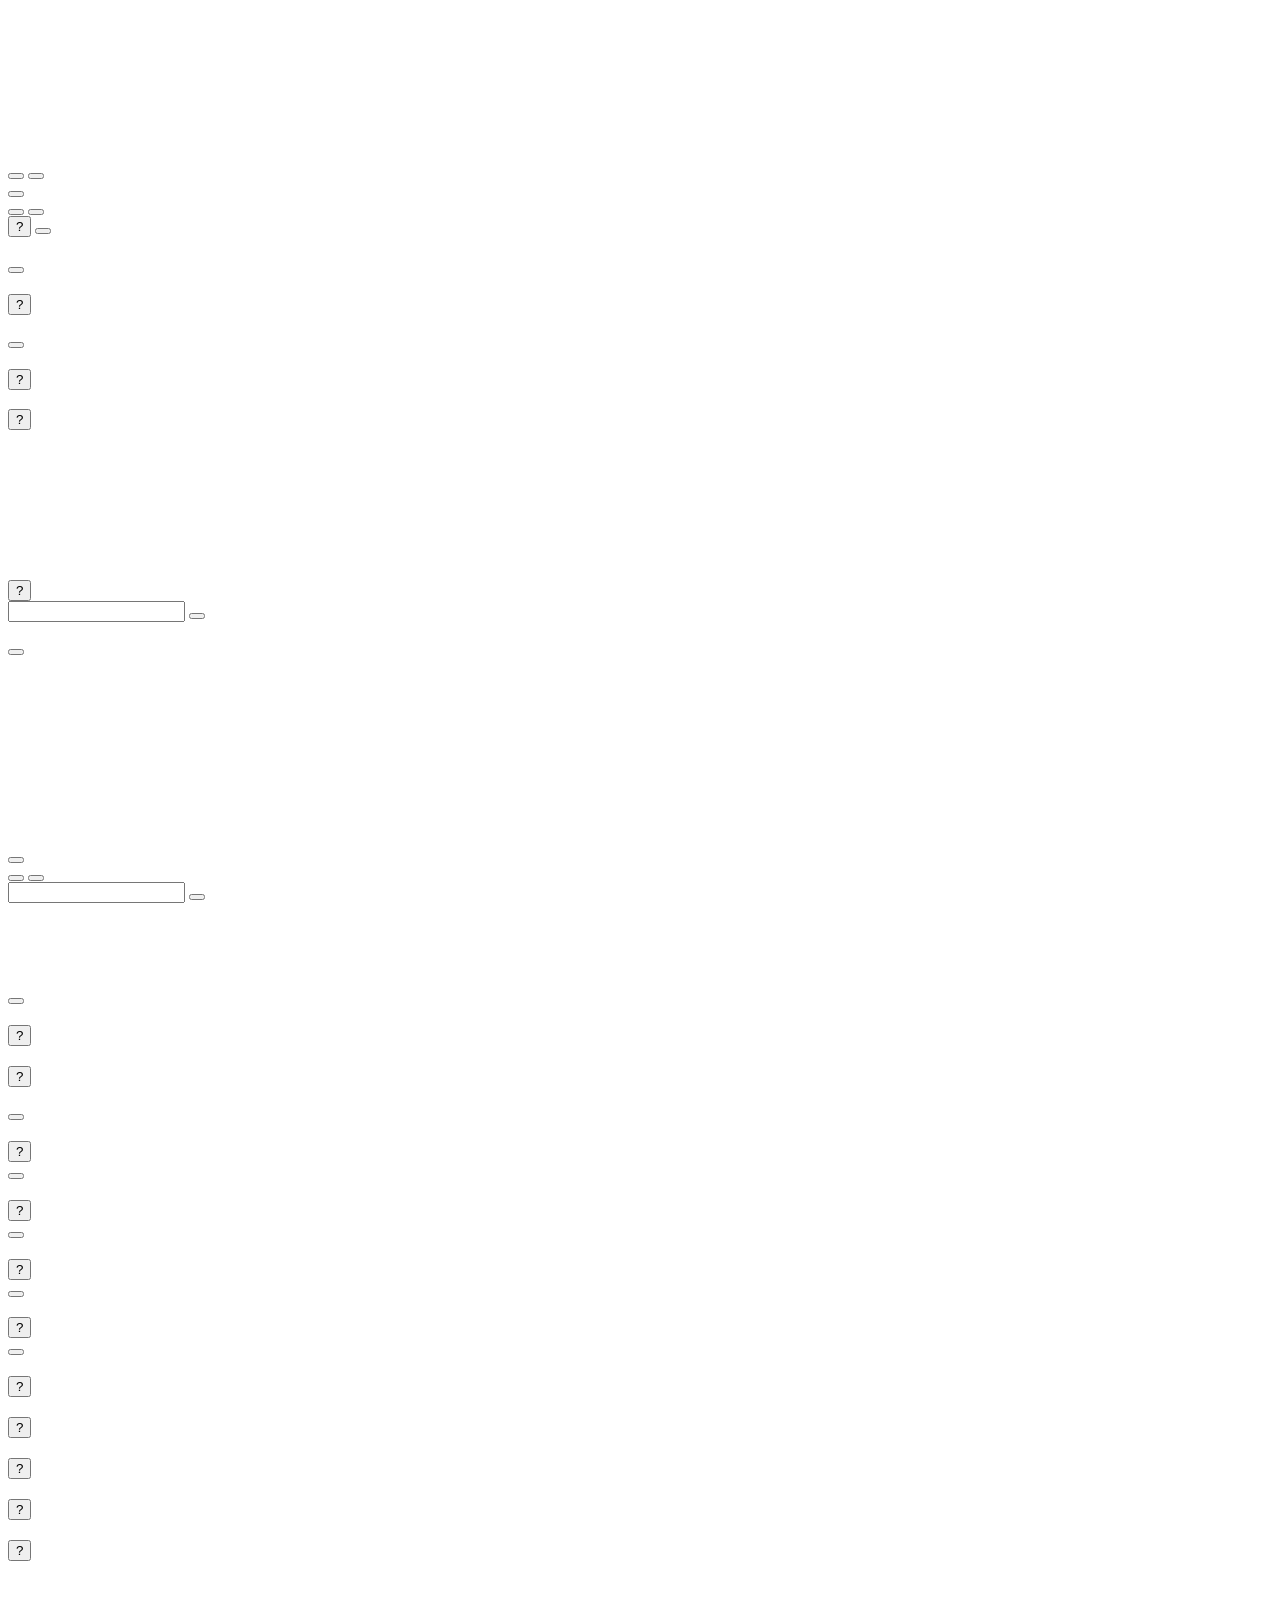
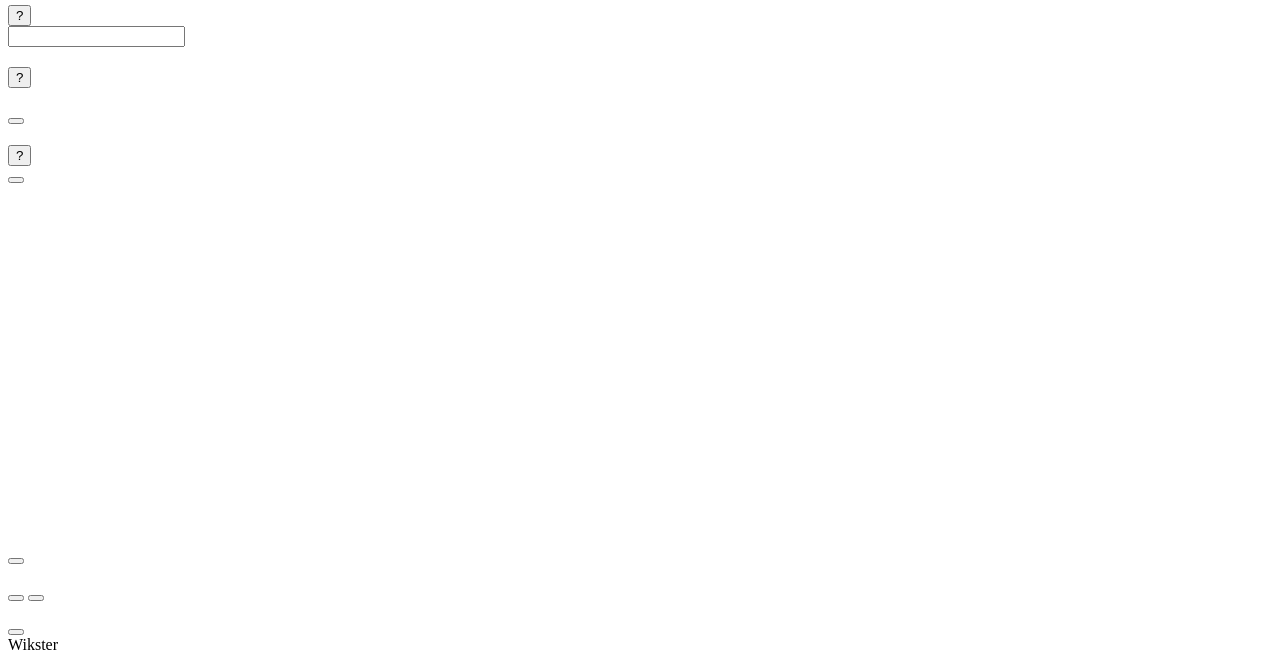
==== commit 3d7e3b4d: "Play with friends: Card Clash and Speed Sort, and a re-runnable schema Two games that cannot be play" ====
--- a/index.html
+++ b/index.html
@@ -417,6 +417,16 @@
           <div class="pad" id="reveal-body"></div>
         </section>
 
+        <!-- VERSUS: the two games that only work with a friend ---------------- -->
+        <section id="screen-versus" class="screen">
+          <div class="screen-head">
+            <button id="versus-back" class="icon-btn" type="button" aria-label="Back"></button>
+            <h2 id="versus-title"></h2>
+            <button class="help-btn" data-help="versus" type="button" aria-label="What is this?">?</button>
+          </div>
+          <div class="pad" id="versus-body"></div>
+        </section>
+
         <!-- SEASON: the year in eleven parts, each with a track of its own -------- -->
         <section id="screen-season" class="screen season-screen">
           <div class="screen-head">
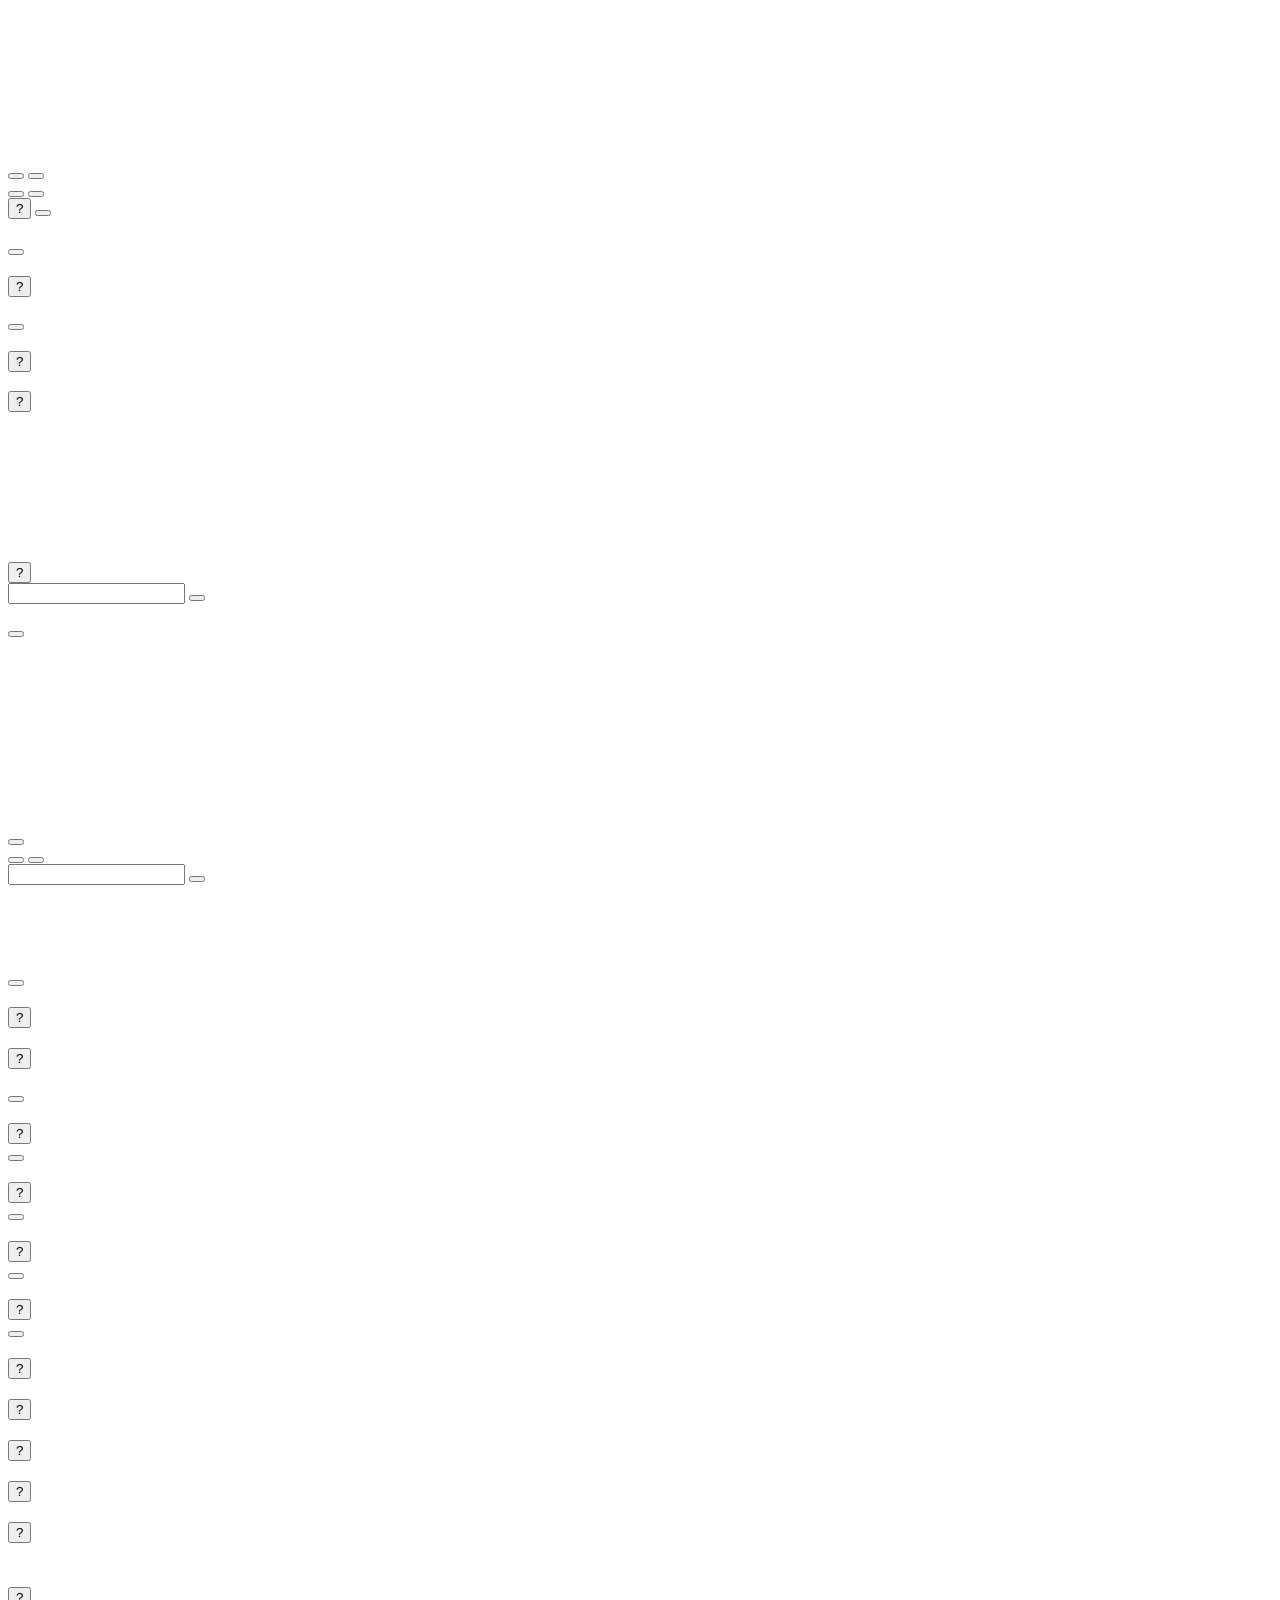
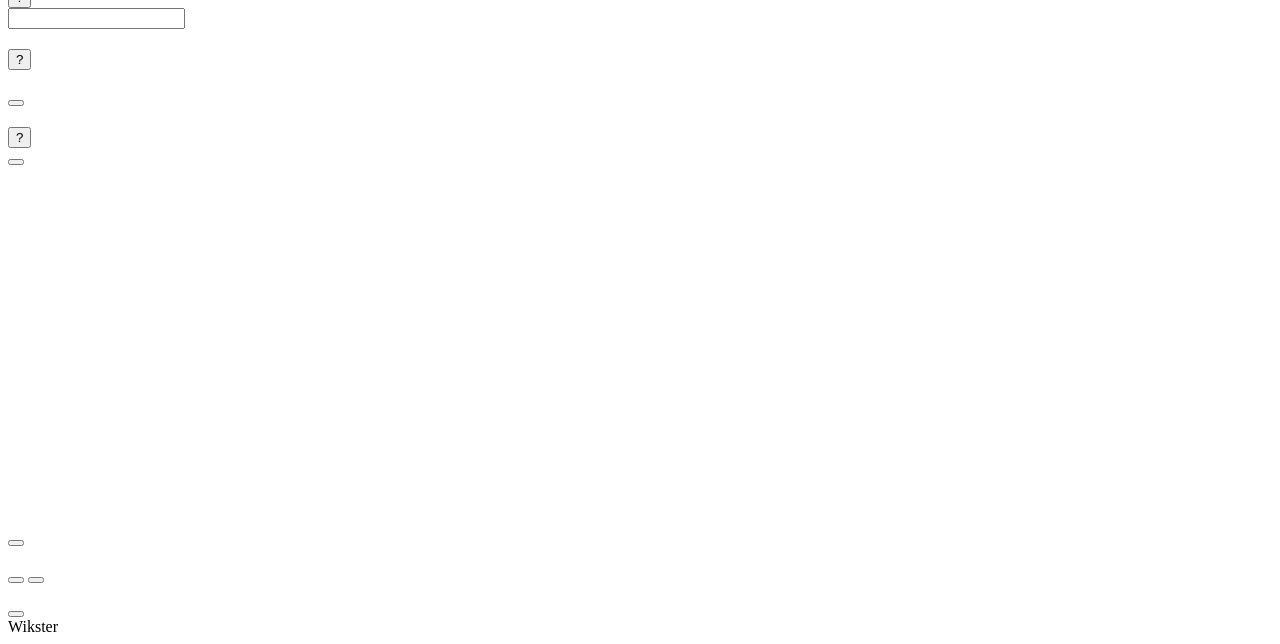
==== commit f9677a75: "The counter drops on the tap, the bar makes room, and the gold frame stops sitting on the controls A" ====
--- a/index.html
+++ b/index.html
@@ -25,20 +25,16 @@
                   aria-haspopup="dialog" aria-expanded="false">
             <span id="menu-icon" aria-hidden="true"></span>
           </button>
+          <button id="wallet" class="wallet-chip" type="button" aria-haspopup="dialog">
+            <span id="wallet-mark" aria-hidden="true"></span>
+            <span id="wallet-amount"></span>
+            <span class="wallet-ink" id="wallet-ink"></span>
+          </button>
+        </div>
+        <div class="appbar-side is-right">
           <button id="bell" class="icon-btn" type="button" aria-haspopup="dialog" aria-label="Notifications">
             <span id="bell-icon" aria-hidden="true"></span>
             <span class="count" id="bell-count" hidden></span>
-          </button>
-        </div>
-        <button id="wallet" class="wallet-chip" type="button" aria-haspopup="dialog">
-          <span id="wallet-mark" aria-hidden="true"></span>
-          <span id="wallet-amount"></span>
-          <span class="wallet-ink" id="wallet-ink"></span>
-        </button>
-        <div class="appbar-side is-right">
-          <button id="gift-btn" class="icon-btn" type="button" aria-label="Daily gift">
-            <span id="gift-icon" aria-hidden="true"></span>
-            <span class="dot" id="gift-dot" hidden></span>
           </button>
           <button id="level-badge" class="ring" type="button" aria-label="Profile"></button>
         </div>
@@ -203,7 +199,6 @@
         <section id="screen-profile" class="screen">
           <div class="hero-card panel">
             <div class="hero-id">
-              <span class="person-mark hero-face" id="profile-face" aria-hidden="true"></span>
               <span id="profile-ring"></span>
               <div>
                 <h2 id="profile-level"></h2>
@@ -290,7 +285,6 @@
 
           <div class="hero-card panel">
             <div class="hero-id">
-              <span class="person-mark hero-face" id="friend-face" aria-hidden="true"></span>
               <span id="friend-ring"></span>
               <div>
                 <h2 id="friend-level"></h2>
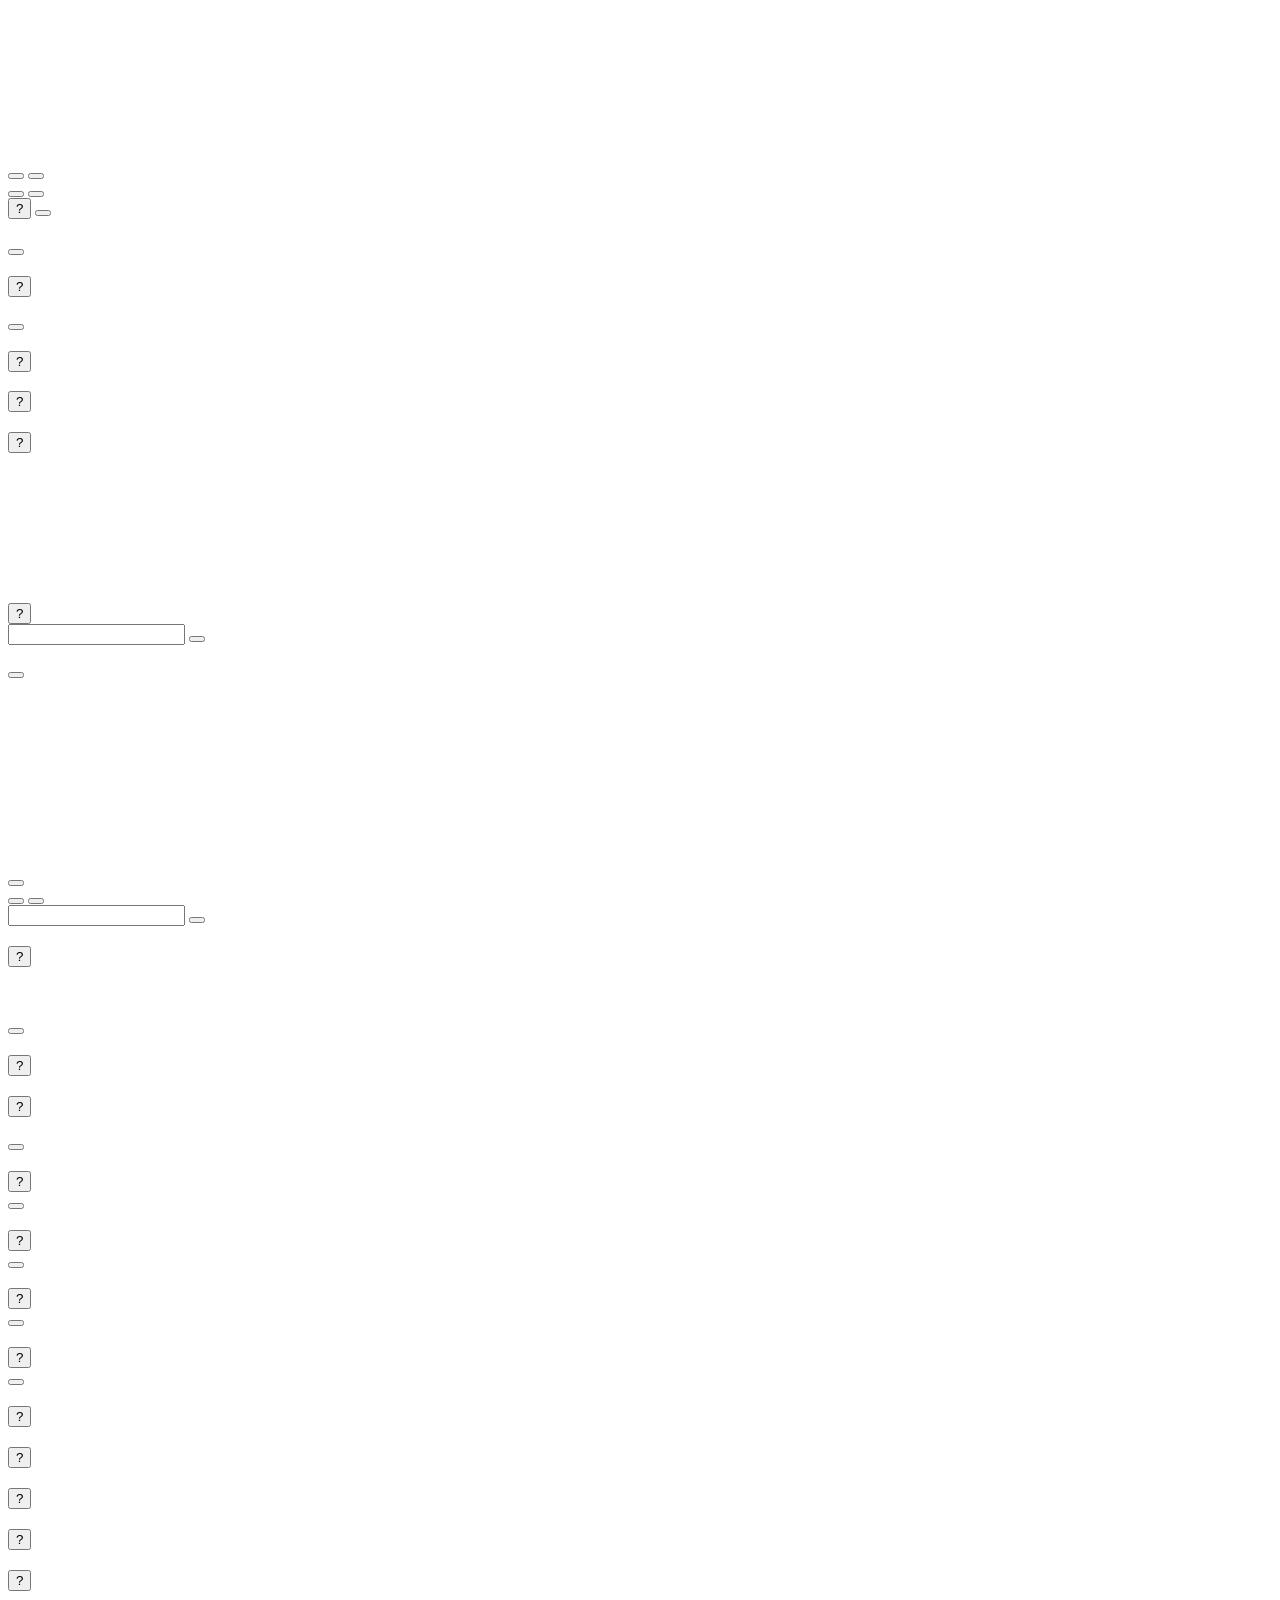
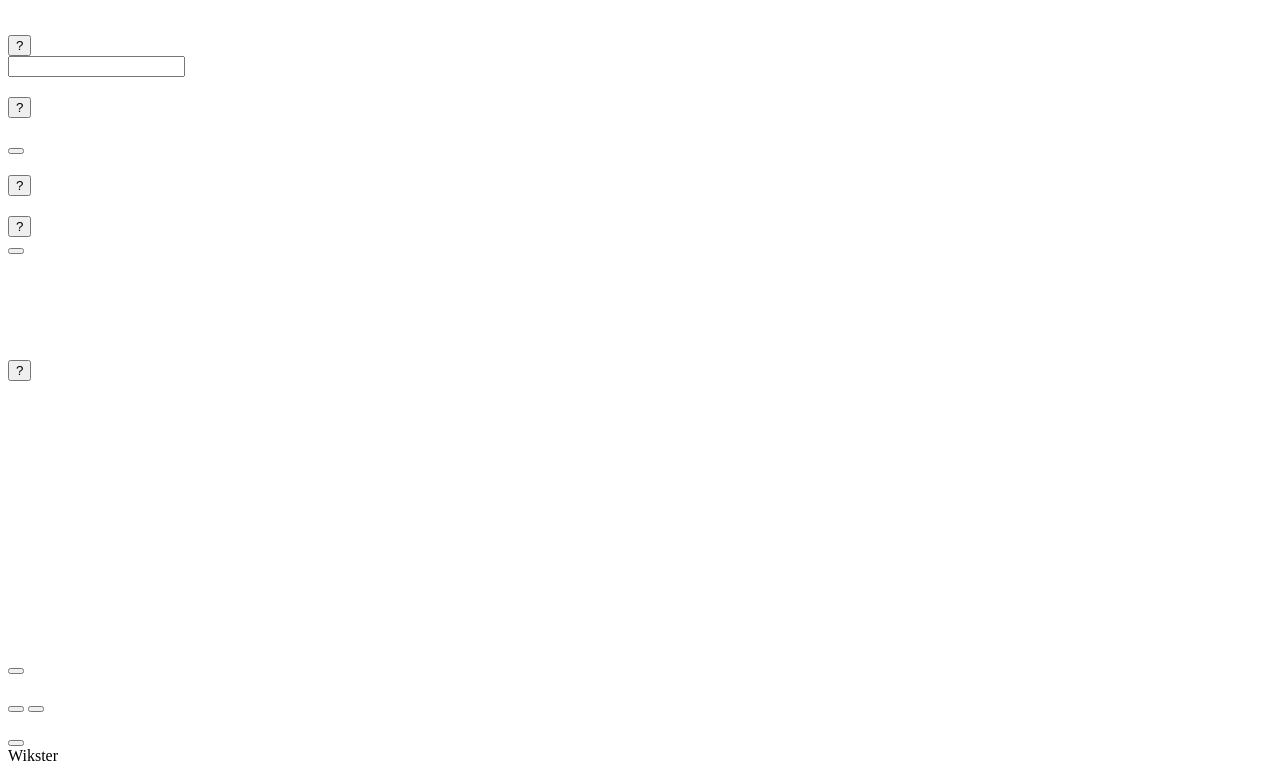
==== commit c2b37728: "The tabs that were missing what the others carry The last pass measured the screens: overlaps, bleed" ====
--- a/index.html
+++ b/index.html
@@ -109,6 +109,9 @@
             <p class="free-state" id="free-state"></p>
             <div class="free-pips" id="free-pips" aria-hidden="true"></div>
             <button id="timed-open" class="btn btn-primary btn-block" type="button"></button>
+            <!-- The whole bank, torn as one pack. Only there when there is
+                 more than one waiting. -->
+            <button id="timed-open-all" class="btn btn-ghost btn-block" type="button" hidden></button>
             <p class="free-foot" id="free-foot"></p>
           </div>
 
@@ -197,6 +200,10 @@
 
         <!-- PROFILE ---------------------------------------------------------- -->
         <section id="screen-profile" class="screen">
+          <div class="screen-head">
+            <h2 id="profile-title"></h2>
+            <button class="help-btn" data-help="profile" type="button" aria-label="What is this?">?</button>
+          </div>
           <div class="hero-card panel">
             <div class="hero-id">
               <span id="profile-ring"></span>
@@ -343,8 +350,9 @@
         <section id="screen-ach" class="screen">
           <div class="screen-head">
             <h2 id="ach-title"></h2>
-          </div>
-          <p class="pad muted" id="ach-sub" style="padding-bottom:14px;font-size:.86rem"></p>
+            <button class="help-btn" data-help="ach" type="button" aria-label="What is this?">?</button>
+          </div>
+          <p class="screen-sub pad" id="ach-sub"></p>
           <div class="ach-list pad" id="ach-list"></div>
         </section>
 
@@ -614,8 +622,9 @@
         <section id="screen-badges" class="screen">
           <div class="screen-head">
             <h2 id="badges-title"></h2>
-            <p id="badges-intro"></p>
-          </div>
+            <button class="help-btn" data-help="badges" type="button" aria-label="What is this?">?</button>
+          </div>
+          <p class="screen-sub pad" id="badges-intro"></p>
           <div class="badge-grid is-all" id="badges-all"></div>
         </section>
 
@@ -637,7 +646,7 @@
             </div>
             <button class="btn btn-sm btn-primary" id="atelier-exchange" type="button"></button>
           </div>
-          <p class="frames-note pad" id="atelier-lead"></p>
+          <p class="frames-note" id="atelier-lead"></p>
 
           <div class="section-head"><h3 class="label" id="atelier-themes-label"></h3></div>
           <div class="theme-grid" id="atelier-themes"></div>
@@ -652,7 +661,10 @@
 
         <!-- CUSTOMIZATION: how the app, and you, look ------------------------ -->
         <section id="screen-customize" class="screen">
-          <div class="screen-head"><h2 id="customize-title"></h2></div>
+          <div class="screen-head">
+            <h2 id="customize-title"></h2>
+            <button class="help-btn" data-help="customize" type="button" aria-label="What is this?">?</button>
+          </div>
           <div class="settings-list" id="customize-door"></div>
 
           <div class="section-head"><h3 class="label" id="theme-label"></h3></div>
@@ -692,7 +704,8 @@
           <div class="open-top">
             <button id="open-back" class="icon-btn" type="button" aria-label="Back"></button>
             <h2 class="open-title" id="open-title"></h2>
-            <span style="width:42px"></span>
+            <!-- The way past the cards: straight to what the pack held. -->
+            <button id="open-skip" class="icon-btn" type="button" hidden></button>
           </div>
           <p class="open-progress" id="open-progress"></p>
           <div class="open-stage" id="open-stage">
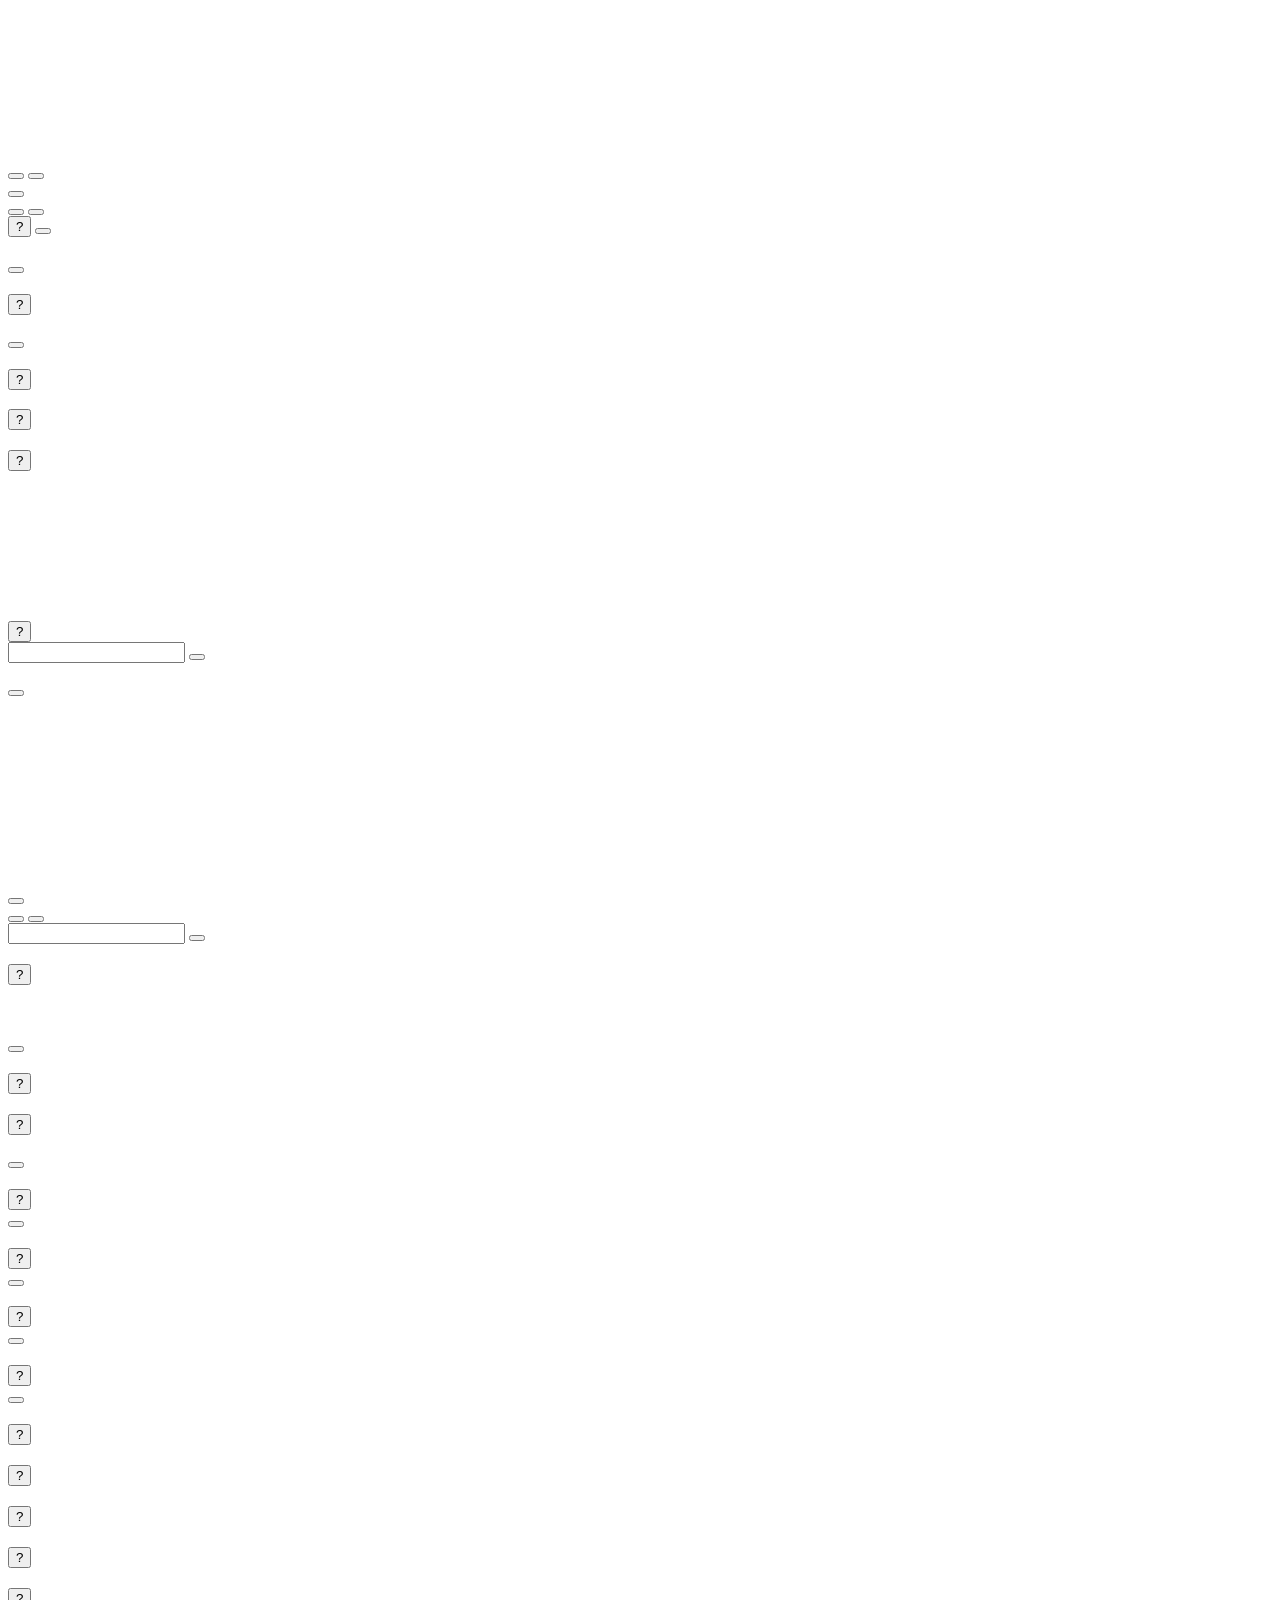
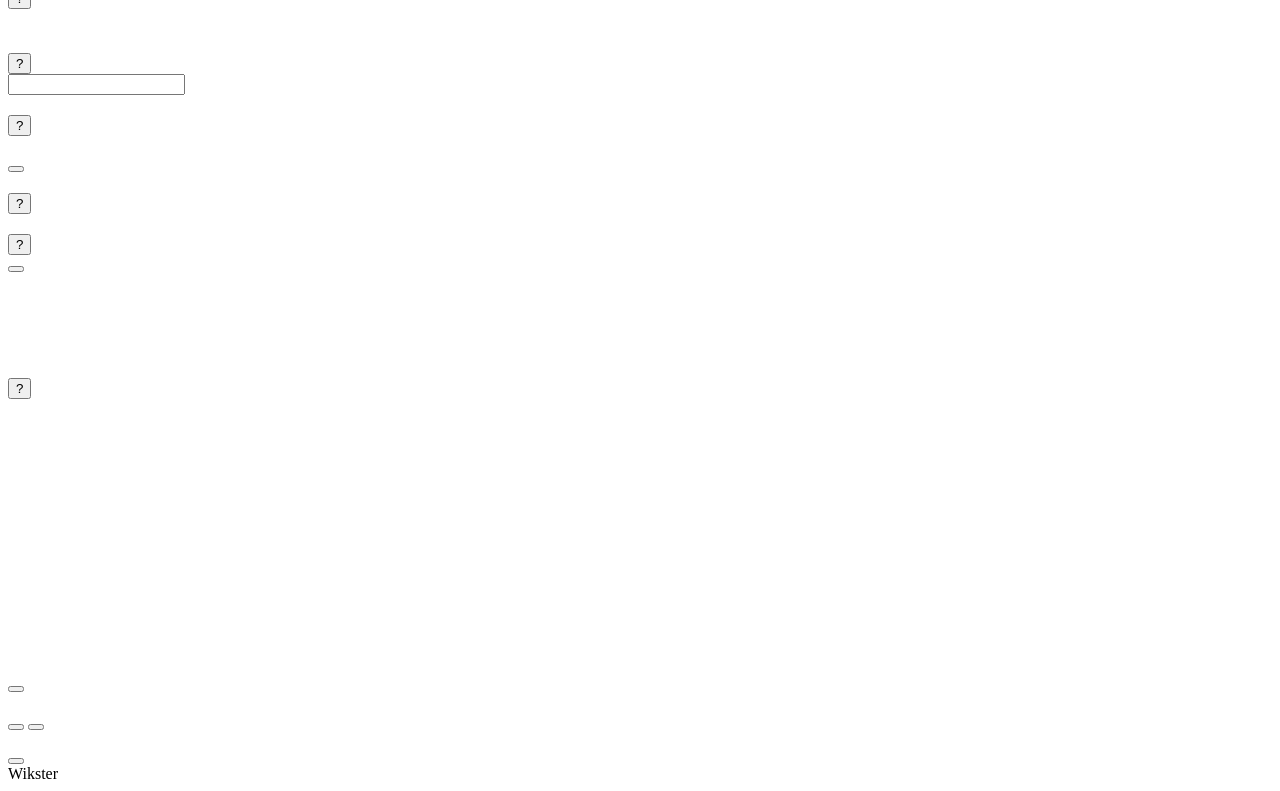
==== commit bd60fc06: "The purse holds the middle of the bar, and Ink is a button Two numbers in one chip made that chip wi" ====
--- a/index.html
+++ b/index.html
@@ -25,12 +25,14 @@
                   aria-haspopup="dialog" aria-expanded="false">
             <span id="menu-icon" aria-hidden="true"></span>
           </button>
-          <button id="wallet" class="wallet-chip" type="button" aria-haspopup="dialog">
-            <span id="wallet-mark" aria-hidden="true"></span>
-            <span id="wallet-amount"></span>
-            <span class="wallet-ink" id="wallet-ink"></span>
+          <button id="ink-btn" class="icon-btn" type="button" aria-haspopup="dialog">
+            <span id="ink-icon" aria-hidden="true"></span>
           </button>
         </div>
+        <button id="wallet" class="wallet-chip" type="button" aria-haspopup="dialog">
+          <span id="wallet-mark" aria-hidden="true"></span>
+          <span id="wallet-amount"></span>
+        </button>
         <div class="appbar-side is-right">
           <button id="bell" class="icon-btn" type="button" aria-haspopup="dialog" aria-label="Notifications">
             <span id="bell-icon" aria-hidden="true"></span>
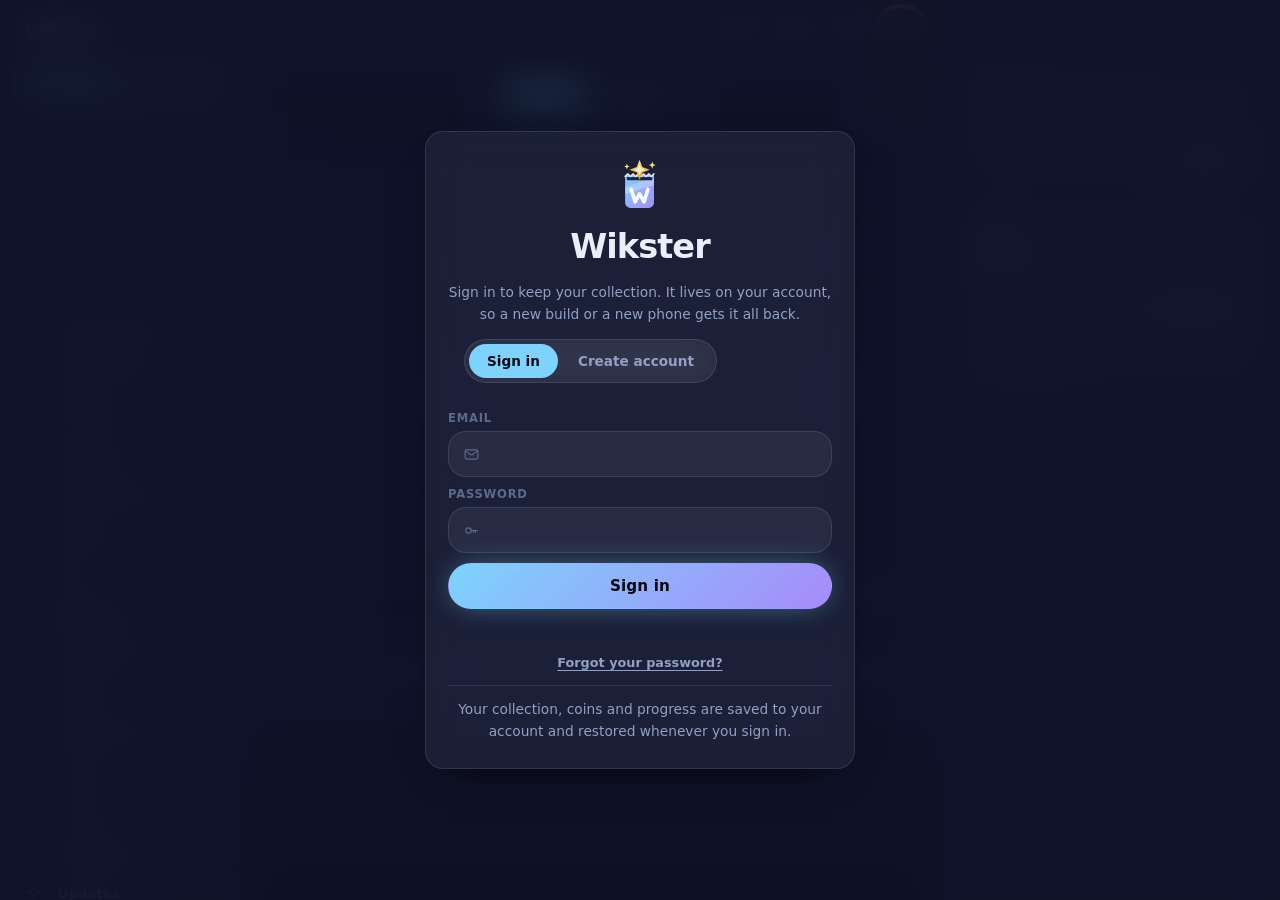
==== commit 1fabbfef: "Site: Quests say what they want, and what counts" ====
--- a/index.html
+++ b/index.html
@@ -10,7 +10,9 @@
     <link rel="manifest" href="./manifest.webmanifest" />
     <link rel="apple-touch-icon" href="./icons/icon-192.png" />
     <link rel="icon" href="data:image/svg+xml,<svg xmlns='http://www.w3.org/2000/svg' viewBox='0 0 64 64'><rect x='12' y='6' width='33' height='52' rx='7' fill='%230f1220' stroke='%23c7d2fe' stroke-width='3'/><path d='M12 17h33' stroke='%23c7d2fe' stroke-width='3'/><path d='M19.5 27 24.5 46 28.5 35.5 32.5 46 37.5 27' fill='none' stroke='%23fbbf24' stroke-width='3.8' stroke-linejoin='round' stroke-linecap='round'/><circle cx='54' cy='12' r='3' fill='%23fbbf24'/></svg>" />
-    <link rel="stylesheet" href="/src/style.css" />
+    <script type="module" crossorigin src="./assets/index-BUniReJs.js"></script>
+    <link rel="modulepreload" crossorigin href="./assets/vendor-BnGCNdwk.js">
+    <link rel="stylesheet" crossorigin href="./assets/index-YBRK78bf.css">
   </head>
   <body>
     <!-- The live, per-theme backdrop, and the texture that sits over it. -->
@@ -813,6 +815,5 @@
     <div id="xp-pop" class="xp-pop" hidden></div>
     <div id="toast" class="toast" hidden></div>
 
-    <script type="module" src="/src/main.js"></script>
   </body>
 </html>
--- a/assets/index-YBRK78bf.css
+++ b/assets/index-YBRK78bf.css
@@ -0,0 +1 @@
+@layer themes,base,components,booster,cards,screens,games,desktop;@layer themes{:root{--motion-scale: 1;--ease: cubic-bezier(.22, 1, .36, 1);--ease-pop: cubic-bezier(.34, 1.56, .64, 1);--safe-top: env(safe-area-inset-top, 0px);--safe-bottom: env(safe-area-inset-bottom, 0px);--gutter: clamp(16px, 4.4vw, 28px);--nav-height: 68px;--header-height: 60px}[data-theme=aurora]{--ink: #eaeefb;--ink-dim: #93a0c4;--ink-faint: #5d6a8c;--surface: rgba(255, 255, 255, .055);--surface-2: rgba(255, 255, 255, .085);--surface-solid: #10142a;--line: rgba(255, 255, 255, .11);--line-strong: rgba(255, 255, 255, .2);--accent: #7dd3fc;--accent-2: #a78bfa;--accent-ink: #05070f;--positive: #6ee7b7;--negative: #fda4af;--warning: #fcd34d;--radius-sm: 12px;--radius: 18px;--radius-lg: 26px;--radius-pill: 999px;--border: 1px;--border-style: solid;--surface-shadow: 0 18px 40px -24px rgba(0, 0, 0, .9);--raise-shadow: 0 26px 60px -28px rgba(0, 0, 0, .95);--glow: 0 0 28px -6px color-mix(in srgb, var(--accent) 55%, transparent);--blur: blur(18px) saturate(1.25);--font: ui-sans-serif, system-ui, -apple-system, "Segoe UI", Roboto, sans-serif;--font-display: var(--font);--display-weight: 800;--display-tracking: -.028em;--display-transform: none;--label-tracking: .07em;--press-scale: .965;--press-shift: 0px;--texture: none}[data-theme=paper]{--ink: #171512;--ink-dim: #5c574c;--ink-faint: #8b8578;--surface: #fffdf7;--surface-2: #f7f2e6;--surface-solid: #fffdf7;--line: #171512;--line-strong: #171512;--accent: #1f6f5c;--accent-2: #c2410c;--accent-ink: #fffdf7;--positive: #1f6f5c;--negative: #b91c1c;--warning: #b45309;--radius-sm: 4px;--radius: 8px;--radius-lg: 12px;--radius-pill: 999px;--border: 2px;--border-style: solid;--surface-shadow: 4px 4px 0 0 rgba(23, 21, 18, .9);--raise-shadow: 7px 7px 0 0 rgba(23, 21, 18, .9);--glow: none;--blur: none;--font: "Iowan Old Style", "Palatino Linotype", Palatino, Georgia, ui-serif, serif;--font-display: var(--font);--display-weight: 700;--display-tracking: -.012em;--display-transform: none;--label-tracking: .12em;--press-scale: 1;--press-shift: 3px;--texture: none}[data-theme=arcade]{--ink: #d7fbff;--ink-dim: #6ea9b6;--ink-faint: #3d6673;--surface: rgba(10, 22, 34, .82);--surface-2: rgba(16, 34, 52, .9);--surface-solid: #071120;--line: #22d3ee;--line-strong: #67e8f9;--accent: #22d3ee;--accent-2: #f0abfc;--accent-ink: #04121a;--positive: #4ade80;--negative: #fb7185;--warning: #facc15;--radius-sm: 0px;--radius: 2px;--radius-lg: 4px;--radius-pill: 2px;--border: 2px;--border-style: solid;--surface-shadow: 0 0 0 1px rgba(34, 211, 238, .18), 0 0 22px -6px rgba(34, 211, 238, .55);--raise-shadow: 0 0 0 1px rgba(34, 211, 238, .3), 0 0 34px -4px rgba(34, 211, 238, .75);--glow: 0 0 18px -2px var(--accent);--blur: none;--font: ui-monospace, "SF Mono", "Cascadia Mono", Menlo, Consolas, monospace;--font-display: var(--font);--display-weight: 700;--display-tracking: .02em;--display-transform: uppercase;--label-tracking: .18em;--press-scale: 1;--press-shift: 2px;--texture: scanlines}[data-theme=noir]{--ink: #ece7dd;--ink-dim: #8e8880;--ink-faint: #5b5751;--surface: rgba(255, 255, 255, .032);--surface-2: rgba(255, 255, 255, .06);--surface-solid: #131313;--line: rgba(232, 195, 122, .2);--line-strong: rgba(232, 195, 122, .45);--accent: #e8c37a;--accent-2: #b99a5c;--accent-ink: #0a0a0a;--positive: #cbbb8f;--negative: #c96f6f;--warning: #e8c37a;--radius-sm: 1px;--radius: 2px;--radius-lg: 3px;--radius-pill: 999px;--border: 1px;--border-style: solid;--surface-shadow: 0 30px 60px -40px #000;--raise-shadow: 0 40px 80px -40px #000;--glow: 0 0 40px -14px rgba(232, 195, 122, .7);--blur: blur(6px);--font: "Iowan Old Style", Georgia, ui-serif, serif;--font-display: "Didot", "Bodoni MT", "Playfair Display", Georgia, ui-serif, serif;--display-weight: 600;--display-tracking: .01em;--display-transform: none;--label-tracking: .24em;--press-scale: .985;--press-shift: 0px;--texture: grain}[data-theme=sunset]{--ink: #fbeaf6;--ink-dim: #c093c0;--ink-faint: #7d5f92;--surface: rgba(244, 114, 182, .07);--surface-2: rgba(244, 114, 182, .12);--surface-solid: #1b0f35;--line: rgba(244, 114, 182, .28);--line-strong: rgba(244, 114, 182, .55);--accent: #f472b6;--accent-2: #22d3ee;--accent-ink: #1b0724;--positive: #5eead4;--negative: #fb7185;--warning: #fcd34d;--radius-sm: 10px;--radius: 14px;--radius-lg: 22px;--radius-pill: 999px;--border: 1px;--border-style: solid;--surface-shadow: 0 0 0 1px rgba(244, 114, 182, .14), 0 18px 42px -22px rgba(244, 114, 182, .35);--raise-shadow: 0 0 0 1px rgba(244, 114, 182, .24), 0 26px 60px -24px rgba(34, 211, 238, .4);--glow: 0 0 30px -6px color-mix(in srgb, var(--accent) 65%, transparent);--blur: blur(14px) saturate(1.4);--font: ui-sans-serif, system-ui, -apple-system, "Segoe UI", Roboto, sans-serif;--font-display: var(--font);--display-weight: 800;--display-tracking: .06em;--display-transform: uppercase;--label-tracking: .16em;--press-scale: .96;--press-shift: 0px;--texture: none}[data-theme=meadow]{--ink: #f2f7e8;--ink-dim: #a9bb95;--ink-faint: #6d7f5c;--surface: rgba(226, 250, 200, .06);--surface-2: rgba(226, 250, 200, .1);--surface-solid: #1d2914;--line: rgba(206, 236, 170, .16);--line-strong: rgba(206, 236, 170, .32);--accent: #a3e635;--accent-2: #fbbf24;--accent-ink: #14200b;--positive: #86efac;--negative: #fca5a5;--warning: #fcd34d;--radius-sm: 14px;--radius: 20px;--radius-lg: 30px;--radius-pill: 999px;--border: 1px;--border-style: solid;--surface-shadow: 0 16px 36px -22px rgba(0, 0, 0, .8);--raise-shadow: 0 24px 54px -26px rgba(0, 0, 0, .85);--glow: 0 0 26px -8px color-mix(in srgb, var(--accent) 55%, transparent);--blur: blur(14px) saturate(1.15);--font: ui-rounded, "SF Pro Rounded", ui-sans-serif, system-ui, sans-serif;--font-display: var(--font);--display-weight: 800;--display-tracking: -.015em;--display-transform: none;--label-tracking: .09em;--press-scale: .955;--press-shift: 0px;--texture: none}@font-face{font-family:Comic Neue;src:url([data-uri]) format("woff2");font-weight:400;font-style:normal;font-display:swap}@font-face{font-family:Comic Neue;src:url([data-uri]) format("woff2");font-weight:700 800;font-style:normal;font-display:swap}[data-theme=cartoon]{--ink: #1c1710;--ink-dim: #5f5645;--ink-faint: #948a74;--surface: #fffdf4;--surface-2: #fff3d6;--surface-solid: #fffdf4;--line: #1c1710;--line-strong: #1c1710;--accent: #ff4757;--accent-2: #3aa0ff;--accent-ink: #fffdf4;--positive: #21ba45;--negative: #e0245e;--warning: #f2a30f;--radius-sm: 12px;--radius: 18px;--radius-lg: 26px;--radius-pill: 999px;--border: 3px;--border-style: solid;--surface-shadow: 4px 4px 0 rgba(28, 23, 16, .9);--raise-shadow: 6px 6px 0 rgba(28, 23, 16, .9);--glow: none;--blur: none;--font: "Comic Neue", "Comic Sans MS", "Chalkboard SE", ui-rounded, sans-serif;--font-display: var(--font);--display-weight: 800;--display-tracking: .01em;--display-transform: none;--label-tracking: .1em;--press-scale: .9;--press-shift: 2px;--texture: none}[data-theme=matrix]{--ink: #b8ffc9;--ink-dim: #4f9c63;--ink-faint: #2c5e3a;--surface: rgba(0, 24, 8, .78);--surface-2: rgba(0, 34, 12, .88);--surface-solid: #010c04;--line: rgba(0, 255, 65, .28);--line-strong: rgba(0, 255, 65, .55);--accent: #00ff41;--accent-2: #7dffb0;--accent-ink: #01180a;--positive: #7dffb0;--negative: #ff5f5f;--warning: #e8ff5f;--radius-sm: 0px;--radius: 2px;--radius-lg: 3px;--radius-pill: 3px;--border: 1px;--border-style: solid;--surface-shadow: 0 0 0 1px rgba(0, 255, 65, .14), 0 0 24px -8px rgba(0, 255, 65, .5);--raise-shadow: 0 0 0 1px rgba(0, 255, 65, .26), 0 0 36px -6px rgba(0, 255, 65, .65);--glow: 0 0 16px -2px var(--accent);--blur: none;--font: ui-monospace, "SF Mono", "Cascadia Mono", Menlo, Consolas, monospace;--font-display: var(--font);--display-weight: 700;--display-tracking: .04em;--display-transform: uppercase;--label-tracking: .22em;--press-scale: 1;--press-shift: 1px;--texture: scanlines}[data-theme=casino]{--ink: #f3ead2;--ink-dim: #a9a184;--ink-faint: #6e6a55;--surface: rgba(16, 58, 41, .72);--surface-2: rgba(22, 70, 50, .85);--surface-solid: #0b2416;--line: rgba(242, 202, 79, .3);--line-strong: rgba(242, 202, 79, .6);--accent: #f2ca4f;--accent-2: #e0245e;--accent-ink: #241a04;--positive: #7ddc9a;--negative: #ff6b81;--warning: #ffce54;--radius-sm: 10px;--radius: 14px;--radius-lg: 22px;--radius-pill: 999px;--border: 1px;--border-style: solid;--surface-shadow: 0 0 0 1px rgba(242, 202, 79, .12), 0 18px 40px -24px rgba(0, 0, 0, .9);--raise-shadow: 0 0 0 1px rgba(242, 202, 79, .25), 0 24px 54px -26px rgba(0, 0, 0, .95);--glow: 0 0 22px -6px color-mix(in srgb, var(--accent) 60%, transparent);--blur: blur(10px) saturate(1.1);--font: "Iowan Old Style", "Palatino Linotype", Georgia, serif;--font-display: var(--font);--display-weight: 700;--display-tracking: .02em;--display-transform: none;--label-tracking: .14em;--press-scale: .965;--press-shift: 0px;--texture: none}[data-theme=horror]{--ink: #d8d3cb;--ink-dim: #837d74;--ink-faint: #4e4a44;--surface: rgba(22, 14, 16, .82);--surface-2: rgba(32, 20, 22, .9);--surface-solid: #0c0709;--line: rgba(200, 16, 46, .26);--line-strong: rgba(200, 16, 46, .55);--accent: #c8102e;--accent-2: #7a8a99;--accent-ink: #f5e9e9;--positive: #6faf7d;--negative: #ff4d4d;--warning: #d9a326;--radius-sm: 3px;--radius: 6px;--radius-lg: 10px;--radius-pill: 6px;--border: 1px;--border-style: solid;--surface-shadow: 0 16px 40px -20px rgba(0, 0, 0, .95);--raise-shadow: 0 0 0 1px rgba(200, 16, 46, .2), 0 26px 60px -24px rgba(0, 0, 0, 1);--glow: 0 0 18px -4px color-mix(in srgb, var(--accent) 55%, transparent);--blur: none;--font: "Iowan Old Style", "Palatino Linotype", Georgia, serif;--font-display: var(--font);--display-weight: 700;--display-tracking: .12em;--display-transform: uppercase;--label-tracking: .24em;--press-scale: .985;--press-shift: 1px;--texture: grain}[data-theme=rire]{--ink: #eaf2ff;--ink-dim: #9db4dc;--ink-faint: #5f79a6;--surface: rgba(96, 165, 250, .09);--surface-2: rgba(96, 165, 250, .15);--surface-solid: #0e1d3d;--line: rgba(147, 197, 253, .3);--line-strong: rgba(147, 197, 253, .6);--accent: #3b82f6;--accent-2: #93c5fd;--accent-ink: #061024;--positive: #4ade80;--negative: #fb7185;--warning: #fde047;--radius-sm: 14px;--radius: 22px;--radius-lg: 30px;--radius-pill: 999px;--border: 2px;--border-style: solid;--surface-shadow: 0 14px 30px -18px rgba(59, 130, 246, .6);--raise-shadow: 0 24px 50px -24px rgba(59, 130, 246, .7);--glow: 0 0 34px -8px rgba(96, 165, 250, .8);--blur: blur(12px);--font: "Nunito", "Trebuchet MS", ui-rounded, ui-sans-serif, system-ui, sans-serif;--font-display: var(--font);--display-weight: 900;--display-tracking: -.02em;--display-transform: none;--label-tracking: .16em;--press-scale: .94;--press-shift: 2px;--texture: none}[data-theme=assur]{--ink: #fbe9f1;--ink-dim: #c99bb1;--ink-faint: #8a6378;--surface: rgba(244, 114, 182, .08);--surface-2: rgba(244, 114, 182, .14);--surface-solid: #2a1121;--line: rgba(245, 208, 169, .28);--line-strong: rgba(245, 208, 169, .55);--accent: #f472b6;--accent-2: #f5d0a9;--accent-ink: #2a0716;--positive: #86efac;--negative: #fb7185;--warning: #f5d0a9;--radius-sm: 3px;--radius: 6px;--radius-lg: 10px;--radius-pill: 999px;--border: 1px;--border-style: solid;--surface-shadow: 0 0 0 1px rgba(245, 208, 169, .12), 0 24px 48px -30px #000;--raise-shadow: 0 0 0 1px rgba(245, 208, 169, .2), 0 36px 70px -34px #000;--glow: 0 0 36px -10px rgba(244, 114, 182, .7);--blur: blur(8px);--font: "Palatino Linotype", "Book Antiqua", Palatino, Georgia, ui-serif, serif;--font-display: "Cinzel", "Trajan Pro", "Palatino Linotype", Georgia, ui-serif, serif;--display-weight: 700;--display-tracking: .06em;--display-transform: uppercase;--label-tracking: .28em;--press-scale: .985;--press-shift: 0px;--texture: grain}[data-theme=pixel]{--ink: #e8f3ff;--ink-dim: #8fb8e6;--ink-faint: #4f7bb0;--surface: rgba(30, 144, 255, .1);--surface-2: rgba(30, 144, 255, .18);--surface-solid: #07172e;--line: rgba(30, 144, 255, .42);--line-strong: rgba(30, 144, 255, .8);--accent: #1e90ff;--accent-2: #7dd3fc;--accent-ink: #04101f;--positive: #4ade80;--negative: #ff5a7a;--warning: #ffd23f;--radius-sm: 0px;--radius: 0px;--radius-lg: 0px;--radius-pill: 0px;--border: 2px;--border-style: solid;--surface-shadow: 4px 4px 0 rgba(30, 144, 255, .35);--raise-shadow: 6px 6px 0 rgba(30, 144, 255, .5);--glow: 0 0 0 2px rgba(30, 144, 255, .5);--blur: none;--font: "Silkscreen", "Press Start 2P", "Courier New", ui-monospace, monospace;--font-display: var(--font);--display-weight: 700;--display-tracking: .04em;--display-transform: uppercase;--label-tracking: .2em;--press-scale: .97;--press-shift: 3px;--texture: scanlines}[data-theme=tabletop]{--ink: #f3e8ff;--ink-dim: #b795d9;--ink-faint: #7b5c9c;--surface: rgba(168, 85, 247, .1);--surface-2: rgba(168, 85, 247, .16);--surface-solid: #1f0f36;--line: rgba(216, 180, 254, .28);--line-strong: rgba(216, 180, 254, .55);--accent: #a855f7;--accent-2: #fbbf24;--accent-ink: #14062a;--positive: #86efac;--negative: #fb7185;--warning: #fbbf24;--radius-sm: 8px;--radius: 12px;--radius-lg: 18px;--radius-pill: 999px;--border: 1px;--border-style: solid;--surface-shadow: 0 18px 34px -22px rgba(0, 0, 0, .9), inset 0 1px 0 rgba(255, 255, 255, .06);--raise-shadow: 0 30px 60px -30px rgba(0, 0, 0, .95);--glow: 0 0 32px -8px rgba(168, 85, 247, .7);--blur: blur(10px);--font: "Avenir Next", "Segoe UI", ui-sans-serif, system-ui, sans-serif;--font-display: "Fraunces", "Cooper Black", "Georgia", ui-serif, serif;--display-weight: 800;--display-tracking: 0;--display-transform: none;--label-tracking: .2em;--press-scale: .975;--press-shift: 1px;--texture: grain}[data-theme=apotheosis]{--ink: #fdf6e3;--ink-dim: #c9ab6a;--ink-faint: #8a733f;--surface: rgba(251, 191, 36, .09);--surface-2: rgba(251, 191, 36, .15);--surface-solid: #17100a;--line: rgba(251, 191, 36, .3);--line-strong: rgba(253, 230, 138, .6);--accent: #fbbf24;--accent-2: #fff7d6;--accent-ink: #140d05;--positive: #86efac;--negative: #fb7185;--warning: #fdba74;--radius-sm: 6px;--radius: 10px;--radius-lg: 16px;--radius-pill: 999px;--border: 1px;--border-style: solid;--surface-shadow: 0 20px 40px -24px rgba(0, 0, 0, .95), inset 0 1px 0 rgba(253, 230, 138, .14);--raise-shadow: 0 34px 70px -32px rgba(0, 0, 0, .98);--glow: 0 0 34px -6px rgba(251, 191, 36, .75);--blur: blur(11px);--font: "Optima", "Palatino Linotype", ui-serif, Georgia, serif;--font-display: "Cinzel", "Trajan Pro", "Optima", ui-serif, Georgia, serif;--display-weight: 700;--display-tracking: .06em;--display-transform: uppercase;--label-tracking: .26em;--press-scale: .98;--press-shift: 1px;--texture: grain}[data-theme=raclette]{--ink: #f7efe0;--ink-dim: #c2ae8d;--ink-faint: #8a7a5c;--surface: rgba(216, 195, 154, .1);--surface-2: rgba(216, 195, 154, .17);--surface-solid: #2a1f12;--line: rgba(216, 195, 154, .28);--line-strong: rgba(245, 234, 214, .55);--accent: #d8c39a;--accent-2: #e8a75c;--accent-ink: #241a0f;--positive: #a3d99b;--negative: #e88b7d;--warning: #e8c05c;--radius-sm: 10px;--radius: 14px;--radius-lg: 22px;--radius-pill: 999px;--border: 1px;--border-style: solid;--surface-shadow: 0 18px 34px -22px rgba(0, 0, 0, .85), inset 0 1px 0 rgba(245, 234, 214, .09);--raise-shadow: 0 30px 60px -30px rgba(0, 0, 0, .9);--glow: 0 0 30px -8px rgba(232, 167, 92, .6);--blur: blur(9px);--font: "Avenir Next", "Segoe UI", ui-sans-serif, system-ui, sans-serif;--font-display: "Recoleta", "Georgia", ui-serif, serif;--display-weight: 700;--display-tracking: 0;--display-transform: none;--label-tracking: .18em;--press-scale: .975;--press-shift: 1px;--texture: grain}[data-theme=lecture]{--ink: #ecfdf9;--ink-dim: #8fcfc4;--ink-faint: #5b9990;--surface: rgba(45, 212, 191, .09);--surface-2: rgba(45, 212, 191, .15);--surface-solid: #0d2f2b;--line: rgba(45, 212, 191, .26);--line-strong: rgba(204, 251, 241, .5);--accent: #2dd4bf;--accent-2: #ccfbf1;--accent-ink: #06201d;--positive: #86efac;--negative: #fb7185;--warning: #fbbf24;--radius-sm: 4px;--radius: 8px;--radius-lg: 14px;--radius-pill: 999px;--border: 1px;--border-style: solid;--surface-shadow: 0 16px 32px -22px rgba(0, 0, 0, .8), inset 0 1px 0 rgba(204, 251, 241, .08);--raise-shadow: 0 28px 56px -30px rgba(0, 0, 0, .88);--glow: 0 0 28px -8px rgba(45, 212, 191, .6);--blur: blur(8px);--font: "Iowan Old Style", "Palatino Linotype", ui-serif, Georgia, serif;--font-display: "Iowan Old Style", "Palatino Linotype", ui-serif, Georgia, serif;--display-weight: 700;--display-tracking: 0;--display-transform: none;--label-tracking: .2em;--press-scale: .985;--press-shift: 1px;--texture: grain}[data-theme=yaourt]{--ink: #f3f0ff;--ink-dim: #b9a8e6;--ink-faint: #7d6bab;--surface: rgba(167, 139, 250, .1);--surface-2: rgba(167, 139, 250, .17);--surface-solid: #241540;--line: rgba(196, 181, 253, .28);--line-strong: rgba(237, 233, 254, .55);--accent: #a78bfa;--accent-2: #ede9fe;--accent-ink: #1c0f33;--positive: #86efac;--negative: #fb7185;--warning: #fbbf24;--radius-sm: 12px;--radius: 18px;--radius-lg: 26px;--radius-pill: 999px;--border: 1px;--border-style: solid;--surface-shadow: 0 18px 34px -22px rgba(0, 0, 0, .8), inset 0 1px 0 rgba(237, 233, 254, .1);--raise-shadow: 0 30px 60px -30px rgba(0, 0, 0, .9);--glow: 0 0 30px -8px rgba(167, 139, 250, .65);--blur: blur(10px);--font: "Avenir Next", "Segoe UI", ui-sans-serif, system-ui, sans-serif;--font-display: "Quicksand", "Avenir Next", ui-rounded, system-ui, sans-serif;--display-weight: 700;--display-tracking: 0;--display-transform: none;--label-tracking: .16em;--press-scale: .97;--press-shift: 1px;--texture: grain}[data-theme=hellfire]{--ink: #ffe9e4;--ink-dim: #d9a49a;--ink-faint: #8f6a63;--surface: rgba(250, 128, 114, .09);--surface-2: rgba(250, 128, 114, .16);--surface-solid: #170b0b;--line: rgba(250, 128, 114, .28);--line-strong: rgba(255, 228, 222, .55);--accent: #fa8072;--accent-2: #ffb3a7;--accent-ink: #1a0808;--positive: #9fe3b0;--negative: #ff7a6b;--warning: #ffc07a;--radius-sm: 8px;--radius: 12px;--radius-lg: 18px;--radius-pill: 999px;--border: 1px;--border-style: solid;--surface-shadow: 0 18px 34px -22px rgba(0, 0, 0, .9), inset 0 1px 0 rgba(255, 228, 222, .08);--raise-shadow: 0 30px 60px -30px rgba(0, 0, 0, .95);--glow: 0 0 34px -8px rgba(250, 128, 114, .75);--blur: blur(10px);--font: "Avenir Next", "Segoe UI", ui-sans-serif, system-ui, sans-serif;--font-display: "Cinzel", "Trajan Pro", "Georgia", ui-serif, serif;--display-weight: 800;--display-tracking: .08em;--display-transform: uppercase;--label-tracking: .2em;--press-scale: .97;--press-shift: 1px;--texture: grain}[data-theme=frost]{--ink: #eef7ff;--ink-dim: #9dbbd6;--ink-faint: #5f7a94;--surface: rgba(191, 233, 255, .07);--surface-2: rgba(191, 233, 255, .13);--surface-solid: #0a1a2e;--line: rgba(191, 233, 255, .22);--line-strong: rgba(191, 233, 255, .42);--accent: #bfe9ff;--accent-2: #7dd3fc;--accent-ink: #04121f;--positive: #86efac;--negative: #fda4af;--warning: #fcd34d;--radius-sm: 10px;--radius: 16px;--radius-lg: 22px;--radius-pill: 999px;--border: 1px;--border-style: solid;--surface-shadow: 0 18px 40px -24px rgba(0, 0, 0, .9);--raise-shadow: 0 26px 60px -28px rgba(0, 0, 0, .95);--glow: 0 0 30px -8px color-mix(in srgb, var(--accent) 60%, transparent);--blur: blur(14px) saturate(1.2);--font: ui-sans-serif, system-ui, -apple-system, "Segoe UI", Roboto, sans-serif;--font-display: var(--font);--display-weight: 800;--display-tracking: -.02em;--display-transform: none;--label-tracking: .12em;--press-scale: .965;--press-shift: 0px;--texture: none}[data-theme=hearts]{--ink: #fff1f3;--ink-dim: #d6a2ad;--ink-faint: #8c6570;--surface: rgba(251, 113, 133, .07);--surface-2: rgba(251, 113, 133, .13);--surface-solid: #2a0a16;--line: rgba(251, 113, 133, .22);--line-strong: rgba(251, 113, 133, .42);--accent: #fb7185;--accent-2: #fda4af;--accent-ink: #2a0810;--positive: #86efac;--negative: #fda4af;--warning: #fcd34d;--radius-sm: 16px;--radius: 24px;--radius-lg: 34px;--radius-pill: 999px;--border: 1px;--border-style: solid;--surface-shadow: 0 18px 40px -24px rgba(0, 0, 0, .9);--raise-shadow: 0 26px 60px -28px rgba(0, 0, 0, .95);--glow: 0 0 30px -8px color-mix(in srgb, var(--accent) 60%, transparent);--blur: blur(14px) saturate(1.2);--font: ui-rounded, "SF Pro Rounded", ui-sans-serif, system-ui, sans-serif;--font-display: "Georgia", ui-serif, serif;--display-weight: 700;--display-tracking: -.01em;--display-transform: none;--label-tracking: .09em;--press-scale: .965;--press-shift: 0px;--texture: none}[data-theme=thaw]{--ink: #ecfdf5;--ink-dim: #9ccab3;--ink-faint: #5d8a72;--surface: rgba(134, 239, 172, .07);--surface-2: rgba(134, 239, 172, .13);--surface-solid: #07211a;--line: rgba(134, 239, 172, .22);--line-strong: rgba(134, 239, 172, .42);--accent: #86efac;--accent-2: #5eead4;--accent-ink: #052016;--positive: #86efac;--negative: #fda4af;--warning: #fcd34d;--radius-sm: 14px;--radius: 20px;--radius-lg: 30px;--radius-pill: 999px;--border: 1px;--border-style: solid;--surface-shadow: 0 18px 40px -24px rgba(0, 0, 0, .9);--raise-shadow: 0 26px 60px -28px rgba(0, 0, 0, .95);--glow: 0 0 30px -8px color-mix(in srgb, var(--accent) 60%, transparent);--blur: blur(14px) saturate(1.2);--font: ui-rounded, "SF Pro Rounded", ui-sans-serif, system-ui, sans-serif;--font-display: var(--font);--display-weight: 800;--display-tracking: -.015em;--display-transform: none;--label-tracking: .09em;--press-scale: .965;--press-shift: 0px;--texture: none}[data-theme=fools]{--ink: #fefce8;--ink-dim: #c9c19a;--ink-faint: #7f7a5c;--surface: rgba(253, 224, 71, .07);--surface-2: rgba(253, 224, 71, .13);--surface-solid: #1d1040;--line: rgba(253, 224, 71, .22);--line-strong: rgba(253, 224, 71, .42);--accent: #fde047;--accent-2: #c4b5fd;--accent-ink: #1c1400;--positive: #86efac;--negative: #fda4af;--warning: #fcd34d;--radius-sm: 6px;--radius: 10px;--radius-lg: 14px;--radius-pill: 999px;--border: 1px;--border-style: solid;--surface-shadow: 0 18px 40px -24px rgba(0, 0, 0, .9);--raise-shadow: 0 26px 60px -28px rgba(0, 0, 0, .95);--glow: 0 0 30px -8px color-mix(in srgb, var(--accent) 60%, transparent);--blur: blur(14px) saturate(1.2);--font: "Comic Neue", ui-rounded, ui-sans-serif, system-ui, sans-serif;--font-display: var(--font);--display-weight: 700;--display-tracking: 0;--display-transform: none;--label-tracking: .1em;--press-scale: .965;--press-shift: 0px;--texture: none}[data-theme=bloom]{--ink: #fff5fb;--ink-dim: #c9a2b9;--ink-faint: #7e6474;--surface: rgba(249, 168, 212, .07);--surface-2: rgba(249, 168, 212, .13);--surface-solid: #152012;--line: rgba(249, 168, 212, .22);--line-strong: rgba(249, 168, 212, .42);--accent: #f9a8d4;--accent-2: #a3e635;--accent-ink: #2b0a1d;--positive: #86efac;--negative: #fda4af;--warning: #fcd34d;--radius-sm: 18px;--radius: 26px;--radius-lg: 36px;--radius-pill: 999px;--border: 1px;--border-style: solid;--surface-shadow: 0 18px 40px -24px rgba(0, 0, 0, .9);--raise-shadow: 0 26px 60px -28px rgba(0, 0, 0, .95);--glow: 0 0 30px -8px color-mix(in srgb, var(--accent) 60%, transparent);--blur: blur(14px) saturate(1.2);--font: ui-rounded, "SF Pro Rounded", ui-sans-serif, system-ui, sans-serif;--font-display: "Georgia", ui-serif, serif;--display-weight: 700;--display-tracking: -.01em;--display-transform: none;--label-tracking: .08em;--press-scale: .965;--press-shift: 0px;--texture: none}[data-theme=solstice]{--ink: #fffbeb;--ink-dim: #cdbb8a;--ink-faint: #8a7c55;--surface: rgba(251, 191, 36, .07);--surface-2: rgba(251, 191, 36, .13);--surface-solid: #06232e;--line: rgba(251, 191, 36, .22);--line-strong: rgba(251, 191, 36, .42);--accent: #fbbf24;--accent-2: #22d3ee;--accent-ink: #231600;--positive: #86efac;--negative: #fda4af;--warning: #fcd34d;--radius-sm: 12px;--radius: 18px;--radius-lg: 26px;--radius-pill: 999px;--border: 1px;--border-style: solid;--surface-shadow: 0 18px 40px -24px rgba(0, 0, 0, .9);--raise-shadow: 0 26px 60px -28px rgba(0, 0, 0, .95);--glow: 0 0 30px -8px color-mix(in srgb, var(--accent) 60%, transparent);--blur: blur(14px) saturate(1.2);--font: ui-sans-serif, system-ui, -apple-system, "Segoe UI", Roboto, sans-serif;--font-display: var(--font);--display-weight: 900;--display-tracking: -.03em;--display-transform: uppercase;--label-tracking: .14em;--press-scale: .965;--press-shift: 0px;--texture: none}[data-theme=voyage]{--ink: #fff7ed;--ink-dim: #c8b09a;--ink-faint: #85705d;--surface: rgba(251, 146, 60, .07);--surface-2: rgba(251, 146, 60, .13);--surface-solid: #0c1a3f;--line: rgba(251, 146, 60, .22);--line-strong: rgba(251, 146, 60, .42);--accent: #fb923c;--accent-2: #93c5fd;--accent-ink: #1f1004;--positive: #86efac;--negative: #fda4af;--warning: #fcd34d;--radius-sm: 8px;--radius: 14px;--radius-lg: 20px;--radius-pill: 999px;--border: 1px;--border-style: solid;--surface-shadow: 0 18px 40px -24px rgba(0, 0, 0, .9);--raise-shadow: 0 26px 60px -28px rgba(0, 0, 0, .95);--glow: 0 0 30px -8px color-mix(in srgb, var(--accent) 60%, transparent);--blur: blur(14px) saturate(1.2);--font: "Avenir Next", "Segoe UI", ui-sans-serif, system-ui, sans-serif;--font-display: "Cinzel", "Trajan Pro", "Georgia", ui-serif, serif;--display-weight: 700;--display-tracking: .06em;--display-transform: uppercase;--label-tracking: .16em;--press-scale: .965;--press-shift: 0px;--texture: grain}[data-theme=harvest]{--ink: #fef3c7;--ink-dim: #c9ad78;--ink-faint: #85704a;--surface: rgba(245, 158, 11, .07);--surface-2: rgba(245, 158, 11, .13);--surface-solid: #1f1108;--line: rgba(245, 158, 11, .22);--line-strong: rgba(245, 158, 11, .42);--accent: #f59e0b;--accent-2: #fde68a;--accent-ink: #1f1300;--positive: #86efac;--negative: #fda4af;--warning: #fcd34d;--radius-sm: 10px;--radius: 16px;--radius-lg: 24px;--radius-pill: 999px;--border: 1px;--border-style: solid;--surface-shadow: 0 18px 40px -24px rgba(0, 0, 0, .9);--raise-shadow: 0 26px 60px -28px rgba(0, 0, 0, .95);--glow: 0 0 30px -8px color-mix(in srgb, var(--accent) 60%, transparent);--blur: blur(14px) saturate(1.2);--font: "Georgia", "Iowan Old Style", ui-serif, serif;--font-display: var(--font);--display-weight: 700;--display-tracking: -.01em;--display-transform: none;--label-tracking: .1em;--press-scale: .965;--press-shift: 0px;--texture: grain}[data-theme=hallows]{--ink: #fff4e6;--ink-dim: #c7a58a;--ink-faint: #7d6656;--surface: rgba(251, 146, 60, .07);--surface-2: rgba(251, 146, 60, .13);--surface-solid: #160a2a;--line: rgba(251, 146, 60, .22);--line-strong: rgba(251, 146, 60, .42);--accent: #fb923c;--accent-2: #c084fc;--accent-ink: #1b0a00;--positive: #86efac;--negative: #fda4af;--warning: #fcd34d;--radius-sm: 4px;--radius: 8px;--radius-lg: 12px;--radius-pill: 999px;--border: 1px;--border-style: solid;--surface-shadow: 0 18px 40px -24px rgba(0, 0, 0, .9);--raise-shadow: 0 26px 60px -28px rgba(0, 0, 0, .95);--glow: 0 0 30px -8px color-mix(in srgb, var(--accent) 60%, transparent);--blur: blur(14px) saturate(1.2);--font: "Avenir Next", "Segoe UI", ui-sans-serif, system-ui, sans-serif;--font-display: "Cinzel", "Trajan Pro", "Georgia", ui-serif, serif;--display-weight: 800;--display-tracking: .08em;--display-transform: uppercase;--label-tracking: .2em;--press-scale: .965;--press-shift: 0px;--texture: grain}[data-theme=ember]{--ink: #fff1e6;--ink-dim: #c9a087;--ink-faint: #806354;--surface: rgba(249, 115, 22, .07);--surface-2: rgba(249, 115, 22, .13);--surface-solid: #120e0c;--line: rgba(249, 115, 22, .22);--line-strong: rgba(249, 115, 22, .42);--accent: #f97316;--accent-2: #fdba74;--accent-ink: #1a0b02;--positive: #86efac;--negative: #fda4af;--warning: #fcd34d;--radius-sm: 8px;--radius: 12px;--radius-lg: 18px;--radius-pill: 999px;--border: 1px;--border-style: solid;--surface-shadow: 0 18px 40px -24px rgba(0, 0, 0, .9);--raise-shadow: 0 26px 60px -28px rgba(0, 0, 0, .95);--glow: 0 0 30px -8px color-mix(in srgb, var(--accent) 60%, transparent);--blur: blur(14px) saturate(1.2);--font: ui-sans-serif, system-ui, -apple-system, "Segoe UI", Roboto, sans-serif;--font-display: "Georgia", ui-serif, serif;--display-weight: 700;--display-tracking: .02em;--display-transform: none;--label-tracking: .14em;--press-scale: .965;--press-shift: 0px;--texture: grain}[data-theme=yule]{--ink: #fff5f5;--ink-dim: #c9a3a3;--ink-faint: #7f6666;--surface: rgba(248, 113, 113, .07);--surface-2: rgba(248, 113, 113, .13);--surface-solid: #08231a;--line: rgba(248, 113, 113, .22);--line-strong: rgba(248, 113, 113, .42);--accent: #f87171;--accent-2: #86efac;--accent-ink: #2a0606;--positive: #86efac;--negative: #fda4af;--warning: #fcd34d;--radius-sm: 14px;--radius: 20px;--radius-lg: 28px;--radius-pill: 999px;--border: 1px;--border-style: solid;--surface-shadow: 0 18px 40px -24px rgba(0, 0, 0, .9);--raise-shadow: 0 26px 60px -28px rgba(0, 0, 0, .95);--glow: 0 0 30px -8px color-mix(in srgb, var(--accent) 60%, transparent);--blur: blur(14px) saturate(1.2);--font: ui-rounded, "SF Pro Rounded", ui-sans-serif, system-ui, sans-serif;--font-display: "Georgia", ui-serif, serif;--display-weight: 800;--display-tracking: -.01em;--display-transform: none;--label-tracking: .1em;--press-scale: .965;--press-shift: 0px;--texture: none}}@layer base{*,*:before,*:after{box-sizing:border-box}[hidden]{display:none!important}:focus-visible{outline:2px solid var(--accent);outline-offset:2px;border-radius:4px}:focus:not(:focus-visible){outline:none}h1,h2,h3,h4,h5,h6,p,figure,ul,ol{margin:0;padding:0}ul,ol{list-style:none}button{font:inherit;color:inherit;background:none;border:0;cursor:pointer}input,select,textarea{font:inherit;color:inherit}img{display:block;max-width:100%}html{position:fixed;top:0;right:0;bottom:0;left:0;overflow:hidden;background:#06070d;overscroll-behavior:none;-webkit-text-size-adjust:100%}body{margin:0;position:fixed;top:0;right:0;bottom:0;left:0;overflow:hidden;font-family:var(--font);color:var(--ink);background:transparent;-webkit-font-smoothing:antialiased;text-rendering:optimizeLegibility}body{user-select:none;-webkit-user-select:none}.selectable,.sheet-body p,.detail-text{user-select:text;-webkit-user-select:text}h1,h2,h3,h4{font-family:var(--font-display);font-weight:var(--display-weight);letter-spacing:var(--display-tracking);text-transform:var(--display-transform);line-height:1.15}.label{font-size:.66rem;font-weight:700;letter-spacing:var(--label-tracking);text-transform:uppercase;color:var(--ink-dim)}.muted{color:var(--ink-dim)}.tabular{font-variant-numeric:tabular-nums}#backdrop{position:fixed;top:0;right:0;bottom:0;left:0;z-index:0;display:block;pointer-events:none}#texture{position:fixed;top:0;right:0;bottom:0;left:0;z-index:1;pointer-events:none;opacity:0}[data-theme=arcade] #texture{opacity:1;background:repeating-linear-gradient(0deg,rgba(0,0,0,.28) 0 1px,transparent 1px 3px),radial-gradient(120% 80% at 50% 50%,transparent 45%,rgba(0,0,0,.5) 100%);mix-blend-mode:multiply}[data-theme=noir] #texture{opacity:1;background-image:radial-gradient(circle at 30% 20%,rgba(232,195,122,.05),transparent 40%)}[data-theme=pixel] #texture{opacity:1;background:repeating-linear-gradient(0deg,rgba(0,0,0,.16) 0 1px,transparent 1px 3px),radial-gradient(120% 80% at 50% 50%,transparent 55%,rgba(0,0,0,.35) 100%)}[data-theme=assur] #texture,[data-theme=tabletop] #texture{opacity:1;background-image:radial-gradient(120% 90% at 50% 40%,transparent 55%,rgba(0,0,0,.5) 100%)}#app{position:absolute;top:0;right:0;bottom:0;left:0;z-index:2;display:flex;flex-direction:column;overflow-y:auto;overflow-x:clip;overscroll-behavior:none}.appbar{position:sticky;top:0;z-index:40;display:grid;grid-template-columns:minmax(0,1fr) minmax(0,auto) minmax(0,1fr);align-items:center;gap:12px;padding:calc(var(--safe-top) + 10px) var(--gutter) 10px;background:linear-gradient(180deg,color-mix(in srgb,var(--surface-solid) 92%,transparent) 62%,transparent);-webkit-backdrop-filter:var(--blur);backdrop-filter:var(--blur)}[data-theme=paper] .appbar{background:linear-gradient(180deg,rgba(246,242,233,.96) 62%,transparent)}.appbar-side{display:flex;align-items:center;gap:8px;min-width:0}.appbar-side.is-left{justify-self:start}.appbar-side.is-right{justify-self:end;justify-content:flex-end}.appbar .wallet-chip{justify-self:center;min-width:0;max-width:100%}.appbar .wallet-chip #wallet-amount{min-width:0;overflow:hidden}@media(max-width:380px){.appbar{gap:6px;padding-left:10px;padding-right:10px}.appbar .wallet-chip{padding:0 10px;font-size:.9rem}.appbar-side{gap:6px}.appbar .ring{transform:scale(.84);transform-origin:center;margin:0 -4px}}.icon-btn{position:relative}.count{position:absolute;top:-3px;right:-3px;min-width:17px;height:17px;padding:0 4px;display:grid;place-items:center;border-radius:var(--radius-pill);background:var(--negative);color:#fff;font-size:.62rem;font-weight:800;font-variant-numeric:tabular-nums;line-height:1}main{flex:1;position:relative;padding-bottom:calc(var(--nav-height) + var(--safe-bottom) + 26px)}.screen{display:none}.screen.is-active{display:block;animation:screen-in calc(.36s * var(--motion-scale)) var(--ease) both}@keyframes screen-in{0%{opacity:0;transform:translateY(10px) scale(.995)}to{opacity:1;transform:none}}.pad{padding-inline:var(--gutter)}.stack{display:grid;gap:14px}html.is-immersive .appbar{display:none}html.is-immersive .navbar{opacity:0;pointer-events:none;transform:translateY(12px);transition:opacity calc(.26s * var(--motion-scale)) var(--ease),transform calc(.26s * var(--motion-scale)) var(--ease)}html.is-immersive main{padding-bottom:0}.entering{animation:enter calc(.42s * var(--motion-scale)) var(--ease) both}@keyframes enter{0%{opacity:0;transform:translateY(var(--enter-from, 14px))}to{opacity:1;transform:none}}@media(prefers-reduced-motion:reduce){*,*:before,*:after{animation-duration:1ms!important;animation-iteration-count:1!important;transition-duration:.05s!important}}html[data-lowpower="1"] .fx,html[data-lowpower="1"] .sheen,html[data-lowpower="1"] .card-front:before,html[data-lowpower="1"] .card-front:after,html[data-lowpower="1"] .booster-body:before,html[data-lowpower="1"] .booster-body:after{animation:none!important}html[data-lowpower="1"] .appbar,html[data-lowpower="1"] .navbar,html[data-lowpower="1"] .sheet-scrim{-webkit-backdrop-filter:none;backdrop-filter:none}.screen:not(.is-active) *,.screen:not(.is-active):before,.screen:not(.is-active):after{animation-play-state:paused!important}}@layer components{.panel{border:var(--border) var(--border-style) var(--line);border-radius:var(--radius);background:var(--surface);box-shadow:var(--surface-shadow);-webkit-backdrop-filter:var(--blur);backdrop-filter:var(--blur)}.panel-2{background:var(--surface-2)}.desk-panel{display:none}.pressable{transition:transform calc(.16s * var(--motion-scale)) var(--ease-pop),box-shadow calc(.16s * var(--motion-scale)) var(--ease),filter calc(.16s * var(--motion-scale)) var(--ease);touch-action:manipulation}.pressable.is-pressed{transform:scale(var(--press-scale)) translate(var(--press-shift),var(--press-shift))}[data-theme=paper] .pressable.is-pressed{box-shadow:1px 1px #171512e6}[data-theme=arcade] .pressable.is-pressed{filter:brightness(1.4)}.btn{display:inline-flex;align-items:center;justify-content:center;gap:8px;min-height:46px;padding:12px 22px;border-radius:var(--radius-pill);border:var(--border) var(--border-style) transparent;font-size:.95rem;font-weight:700;letter-spacing:.01em}.btn:disabled{cursor:not-allowed;opacity:.42;filter:grayscale(.8);box-shadow:none}.btn-primary{color:var(--accent-ink);background:linear-gradient(135deg,var(--accent),var(--accent-2));box-shadow:var(--glow)}[data-theme=paper] .btn-primary{border-color:var(--line);box-shadow:var(--surface-shadow);background:var(--accent)}[data-theme=arcade] .btn-primary{border-color:var(--accent);background:transparent;color:var(--accent);text-shadow:0 0 8px currentColor}[data-theme=noir] .btn-primary{background:var(--accent)}.btn-ghost{color:var(--ink-dim);border-color:var(--line);background:var(--surface);-webkit-backdrop-filter:var(--blur);backdrop-filter:var(--blur)}.btn-ghost:hover{color:var(--ink);border-color:var(--line-strong)}.btn-danger{color:var(--negative);border-color:var(--negative);background:transparent}.btn-danger.is-armed{color:var(--accent-ink);background:var(--negative)}.btn-sm{min-height:38px;padding:9px 16px;font-size:.84rem}.btn-block{width:100%}.icon-btn{display:grid;place-items:center;width:42px;height:42px;flex:none;border-radius:var(--radius-pill);border:var(--border) var(--border-style) var(--line);background:var(--surface);color:var(--ink-dim);-webkit-backdrop-filter:var(--blur);backdrop-filter:var(--blur);position:relative}.icon-btn:hover{color:var(--ink)}.icon-btn.is-hot{color:var(--accent);border-color:var(--accent)}[data-theme=arcade] .icon-btn{border-radius:var(--radius)}.dot{position:absolute;top:6px;right:6px;width:9px;height:9px;border-radius:50%;background:var(--negative);box-shadow:0 0 0 2px var(--surface-solid);animation:dot-pulse 2.4s ease-in-out infinite}@keyframes dot-pulse{0%,to{transform:scale(1)}50%{transform:scale(1.28)}}.wallet-chip{display:inline-flex;align-items:center;gap:7px;height:42px;padding:0 16px;border-radius:var(--radius-pill);border:var(--border) var(--border-style) var(--line);background:var(--surface);color:var(--positive);font-weight:800;font-size:.95rem;-webkit-backdrop-filter:var(--blur);backdrop-filter:var(--blur)}[data-theme=arcade] .wallet-chip{border-radius:var(--radius)}#ink-btn{color:var(--ink-soft, #9db4ff)}#ink-btn .ink-drop{height:17px;width:auto}.odometer{display:inline-flex;align-items:center;font-variant-numeric:tabular-nums;line-height:1}.odo-col{display:inline-block;overflow:hidden;height:1em;width:.62em}.odo-reel{display:block;will-change:transform}.odo-reel>span{display:block;height:1em;line-height:1;text-align:center}.odo-fixed{display:inline-block}.ring{position:relative;display:grid;place-items:center;flex:none}.ring svg{display:block}.ring-track{stroke:var(--line)}.ring-fill{stroke:var(--accent);filter:drop-shadow(0 0 6px color-mix(in srgb,var(--accent) 60%,transparent))}[data-theme=paper] .ring-fill{filter:none}.ring-label{position:absolute;font-size:.72rem;font-weight:800;font-variant-numeric:tabular-nums;letter-spacing:-.02em}.bar{position:relative;height:10px;border-radius:var(--radius-pill);overflow:hidden;background:color-mix(in srgb,var(--ink) 10%,transparent);border:var(--border) var(--border-style) transparent}[data-theme=paper] .bar{border-color:var(--line);background:transparent;height:12px}[data-theme=arcade] .bar{border-color:var(--line);background:transparent}.bar-fill{display:block;height:100%;width:0;border-radius:inherit;background:linear-gradient(90deg,var(--accent),var(--accent-2))}[data-theme=arcade] .bar-fill{border-radius:0;background:repeating-linear-gradient(90deg,var(--accent) 0 6px,transparent 6px 9px)}[data-theme=paper] .bar-fill{background:var(--accent);border-radius:0}.segmented{position:relative;display:inline-flex;padding:4px;gap:2px;border-radius:var(--radius-pill);border:var(--border) var(--border-style) var(--line);background:var(--surface);-webkit-backdrop-filter:var(--blur);backdrop-filter:var(--blur)}[data-theme=arcade] .segmented{border-radius:var(--radius)}.seg-indicator{position:absolute;top:4px;left:0;height:calc(100% - 8px);border-radius:var(--radius-pill);background:var(--accent);z-index:0}[data-theme=arcade] .seg-indicator{border-radius:0;box-shadow:var(--glow)}[data-theme=paper] .seg-indicator{border-radius:var(--radius-sm)}.seg-option{position:relative;z-index:1;padding:9px 18px;border-radius:var(--radius-pill);font-size:.85rem;font-weight:700;color:var(--ink-dim);transition:color calc(.24s * var(--motion-scale)) var(--ease);white-space:nowrap}.seg-option.is-active,[data-theme=arcade] .seg-option.is-active{color:var(--accent-ink)}.navbar{position:fixed;left:50%;bottom:calc(var(--safe-bottom) + 12px);transform:translate(-50%);z-index:45;display:flex;align-items:stretch;gap:2px;padding:6px;width:min(440px,calc(100vw - 24px));border-radius:var(--radius-pill);border:var(--border) var(--border-style) var(--line);background:var(--navbar-bg, color-mix(in srgb, var(--surface-solid) 82%, transparent));box-shadow:var(--raise-shadow);-webkit-backdrop-filter:var(--blur);backdrop-filter:var(--blur);transition:opacity calc(.26s * var(--motion-scale)) var(--ease),transform calc(.26s * var(--motion-scale)) var(--ease)}[data-theme=arcade] .navbar{border-radius:var(--radius);--navbar-bg: var(--surface-solid)}[data-theme=paper] .navbar{--navbar-bg: var(--surface)}.nav-indicator{position:absolute;top:6px;left:0;height:calc(100% - 12px);border-radius:var(--radius-pill);background:color-mix(in srgb,var(--accent) 18%,transparent);border:var(--border) var(--border-style) color-mix(in srgb,var(--accent) 45%,transparent);z-index:0}[data-theme=arcade] .nav-indicator{border-radius:0;background:color-mix(in srgb,var(--accent) 22%,transparent)}.nav-item{position:relative;z-index:1;flex:1;display:grid;justify-items:center;align-content:center;gap:3px;padding:8px 2px;min-height:56px;color:var(--ink-faint);transition:color calc(.26s * var(--motion-scale)) var(--ease)}.nav-item.is-active{color:var(--accent)}.nav-icon{display:grid;place-items:center;transition:transform calc(.36s * var(--motion-scale)) var(--ease-pop)}.nav-item.is-active .nav-icon{transform:translateY(-2px) scale(1.08)}.nav-label{font-size:.6rem;font-weight:700;letter-spacing:.04em}.nav-badge{position:absolute;top:4px;right:calc(50% - 22px);min-width:17px;padding:1px 4px;border-radius:var(--radius-pill);font-size:.6rem;font-weight:800;color:var(--accent-ink);background:var(--positive);line-height:1.4}.sheet{position:fixed;top:0;right:0;bottom:0;left:0;z-index:200;display:flex;align-items:flex-end;justify-content:center}.sheet-scrim{position:absolute;top:0;right:0;bottom:0;left:0;background:#0304089e;opacity:0;transition:opacity calc(.36s * var(--motion-scale)) var(--ease);-webkit-backdrop-filter:blur(3px);backdrop-filter:blur(3px)}.sheet.is-open .sheet-scrim{opacity:1}[data-theme=paper] .sheet-scrim{background:#3c34246b}.sheet-panel{position:relative;width:min(560px,100%);max-height:88dvh;display:flex;flex-direction:column;border:var(--border) var(--border-style) var(--line);border-bottom:0;border-radius:var(--radius-lg) var(--radius-lg) 0 0;background:var(--surface-solid);box-shadow:var(--raise-shadow);will-change:transform}[data-theme=paper] .sheet-panel{background:var(--surface)}.sheet-handle{display:grid;place-items:center;padding:10px 0 4px;cursor:grab;flex:none}.sheet-handle:before{content:"";width:42px;height:4px;border-radius:999px;background:var(--line-strong)}.sheet-head{display:flex;align-items:center;gap:12px;padding:6px var(--gutter) 12px;flex:none}.sheet-head h2{flex:1;font-size:1.15rem}.sheet-body{padding:0 var(--gutter) calc(var(--safe-bottom) + 22px);overflow-y:auto;overscroll-behavior:contain;-webkit-overflow-scrolling:touch}.sheet-body p{font-size:.88rem;line-height:1.6;color:var(--ink-dim)}.row{display:flex;align-items:flex-start;justify-content:space-between;gap:16px;padding:14px 16px;border:var(--border) var(--border-style) var(--line);border-radius:var(--radius);background:var(--surface)}.row+.row{margin-top:10px}.row-copy{min-width:0}.row-copy h4{font-size:.95rem;margin-bottom:4px}.row-copy p{font-size:.78rem;line-height:1.55;color:var(--ink-dim)}.row-action{flex:none;margin-top:2px}.switch{position:relative;width:54px;height:32px;flex:none;border-radius:var(--radius-pill);border:var(--border) var(--border-style) var(--line);background:color-mix(in srgb,var(--ink) 8%,transparent);transition:background calc(.24s * var(--motion-scale)) var(--ease),border-color calc(.24s * var(--motion-scale)) var(--ease)}[data-theme=arcade] .switch{border-radius:var(--radius)}.switch-knob{position:absolute;top:3px;left:3px;width:24px;height:24px;border-radius:var(--radius-pill);background:var(--ink-faint);transition:transform calc(.32s * var(--motion-scale)) var(--ease-pop),background calc(.24s * var(--motion-scale)) var(--ease)}[data-theme=arcade] .switch-knob{border-radius:0}.switch.is-on{background:color-mix(in srgb,var(--accent) 26%,transparent);border-color:var(--accent)}.switch.is-on .switch-knob{transform:translate(22px);background:var(--accent)}.chip{display:inline-flex;align-items:center;gap:6px;padding:6px 12px;border-radius:var(--radius-pill);border:var(--border) var(--border-style) var(--line);background:var(--surface);font-size:.76rem;font-weight:700;color:var(--ink-dim);white-space:nowrap}[data-theme=arcade] .chip{border-radius:var(--radius)}.chip.is-on{color:var(--accent-ink);background:var(--accent);border-color:var(--accent)}.toast{--kind: var(--positive);position:fixed;left:50%;bottom:calc(var(--nav-height) + var(--safe-bottom) + 18px);z-index:300;display:grid;grid-template-columns:auto 1fr;align-items:center;gap:11px;width:max-content;max-width:min(460px,calc(100vw - 28px));padding:11px 16px 13px 12px;overflow:hidden;border-radius:16px;border:var(--border) var(--border-style) color-mix(in srgb,var(--kind) 38%,var(--line));background:color-mix(in srgb,var(--surface-solid) 93%,var(--kind));box-shadow:0 16px 36px -14px #000000b3;color:var(--ink);font-size:.86rem;font-weight:700;line-height:1.35;opacity:0;transform:translate(-50%,18px) scale(.96);pointer-events:none;transition:opacity calc(.22s * var(--motion-scale)) var(--ease),transform calc(.42s * var(--motion-scale)) var(--ease-pop)}[data-theme=arcade] .toast{border-radius:var(--radius)}.toast.is-showing{opacity:1;transform:translate(-50%) scale(1);pointer-events:auto}.toast-mark{display:grid;place-items:center;width:30px;height:30px;border-radius:50%;color:var(--kind);background:color-mix(in srgb,var(--kind) 18%,transparent)}.toast-text{display:inline-flex;align-items:baseline;flex-wrap:wrap;gap:4px;min-width:0}.toast-bar{position:absolute;left:0;bottom:0;width:100%;height:3px;background:var(--kind);transform-origin:left;transform:scaleX(0)}.toast.is-showing .toast-bar{animation:toast-drain 3.2s linear forwards}@keyframes toast-drain{0%{transform:scaleX(1)}to{transform:scaleX(0)}}.toast.is-error{--kind: var(--negative)}.toast.is-ok{--kind: var(--positive)}.toast.is-bought{--kind: var(--accent)}.toast.is-info{--kind: var(--ink-dim)}.xp-pop{position:fixed;left:50%;bottom:calc(var(--nav-height) + var(--safe-bottom) + 80px);z-index:260;padding:7px 16px;border-radius:var(--radius-pill);border:var(--border) var(--border-style) color-mix(in srgb,var(--accent) 50%,transparent);background:var(--surface-solid);color:var(--accent);font-size:.9rem;font-weight:800;pointer-events:none;opacity:0}html.is-immersive .xp-pop{bottom:auto;top:calc(var(--safe-top) + 96px)}html.is-immersive .xp-pop.is-rising{animation-name:xp-rise-down}@keyframes xp-rise-down{0%{opacity:0;transform:translate(-50%,-14px) scale(.9)}18%{opacity:1;transform:translate(-50%) scale(1)}70%{opacity:1;transform:translate(-50%,8px)}to{opacity:0;transform:translate(-50%,28px)}}.xp-pop.is-rising{animation:xp-rise calc(1.5s * var(--motion-scale)) var(--ease) forwards}@keyframes xp-rise{0%{opacity:0;transform:translate(-50%,14px) scale(.9)}18%{opacity:1;transform:translate(-50%) scale(1)}70%{opacity:1;transform:translate(-50%,-12px)}to{opacity:0;transform:translate(-50%,-40px)}}.rail{display:flex;gap:clamp(10px,3vw,22px);overflow-x:auto;scroll-snap-type:x mandatory;scrollbar-width:none;overscroll-behavior-x:contain;padding:8px calc(50% - var(--pack-w) / 2) 12px;touch-action:pan-x}.rail::-webkit-scrollbar{display:none}.rail.is-dragging{scroll-snap-type:none;cursor:grabbing}.rail-item{flex:none;scroll-snap-align:center;position:relative;transform:scale(calc(1 - var(--depth, 1) * .16)) translateY(calc(var(--depth, 1) * 14px));opacity:calc(1 - var(--depth, 1) * .55);filter:saturate(calc(1 - var(--depth, 1) * .5));transition:transform 90ms linear,opacity 90ms linear,filter 90ms linear}.own-badge{position:absolute;top:-6px;right:-6px;min-width:28px;padding:4px 9px;border-radius:var(--radius-pill);border:var(--border) var(--border-style) var(--line);background:var(--surface-solid);font-size:.75rem;font-weight:800;text-align:center}[data-theme=arcade] .own-badge{border-radius:var(--radius)}.empty{display:grid;justify-items:center;gap:12px;padding:58px var(--gutter);text-align:center;color:var(--ink-dim)}.empty-mark{color:var(--ink-faint);opacity:.6}.empty p{font-size:.9rem;line-height:1.6;max-width:34ch}.drawer{position:fixed;top:0;right:0;bottom:0;left:0;z-index:220}.drawer[hidden]{display:none!important}.drawer-scrim{position:absolute;top:0;right:0;bottom:0;left:0;background:#00000080;opacity:0;transition:opacity calc(.28s * var(--motion-scale)) var(--ease)}.drawer.is-open .drawer-scrim{opacity:1}.drawer-panel{position:absolute;inset:0 auto 0 0;width:min(320px,84vw);display:flex;flex-direction:column;gap:6px;padding:calc(var(--safe-top) + 20px) 14px calc(var(--safe-bottom) + 20px);background:var(--surface-solid);border-right:var(--border) var(--border-style) var(--line-strong);box-shadow:var(--raise-shadow);overflow-y:auto;transform:translate(-100%);transition:transform calc(.34s * var(--motion-scale)) var(--ease-pop)}.drawer.is-open .drawer-panel{transform:none}.drawer-head{display:flex;align-items:center;gap:12px;padding:4px 8px 18px}.drawer-mark{color:var(--accent);display:flex}.drawer-head h2{font-family:var(--font-display);font-weight:var(--display-weight);letter-spacing:var(--display-tracking);text-transform:var(--display-transform);font-size:1.15rem}.drawer-head p{font-size:.74rem;color:var(--ink-faint);overflow:hidden;text-overflow:ellipsis;white-space:nowrap;max-width:190px}.drawer-links{display:grid;gap:2px}.drawer-sep{height:1px;margin:10px 8px;background:var(--line)}.drawer-link{display:flex;align-items:center;gap:13px;width:100%;padding:12px;border-radius:var(--radius);text-align:left;font-weight:700;font-size:.94rem;color:var(--ink-dim)}.drawer-link .drawer-icon{display:flex;color:var(--ink-faint);flex:none}.drawer-link span:nth-child(2){flex:1;min-width:0}.drawer-link.is-current{background:color-mix(in srgb,var(--accent) 14%,transparent);color:var(--ink)}.drawer-link.is-current .drawer-icon{color:var(--accent)}.drawer-link .chip{flex:none}.help-btn{flex:none;width:26px;height:26px;display:grid;place-items:center;border-radius:var(--radius-pill);border:var(--border) var(--border-style) var(--line);background:var(--surface);color:var(--ink-faint);font-size:.82rem;font-weight:800}[data-theme=arcade] .help-btn{border-radius:var(--radius)}.pill-btn{display:inline-flex;align-items:center;gap:7px;padding:7px 13px;border-radius:var(--radius-pill);border:var(--border) var(--border-style) var(--line);background:var(--surface);font-size:.78rem;font-weight:700;color:var(--ink-dim)}[data-theme=arcade] .pill-btn{border-radius:var(--radius)}.pill-btn span:first-child{display:flex;color:var(--accent)}.help-body{display:grid;gap:16px}.help-lead{font-size:.95rem;line-height:1.6}.help-step{display:flex;align-items:flex-start;gap:13px}.help-num{flex:none;width:26px;height:26px;display:grid;place-items:center;border-radius:var(--radius-pill);background:color-mix(in srgb,var(--accent) 18%,transparent);border:var(--border) var(--border-style) color-mix(in srgb,var(--accent) 45%,transparent);color:var(--accent);font-size:.76rem;font-weight:800}[data-theme=arcade] .help-num{border-radius:var(--radius)}.help-step p{font-size:.86rem;line-height:1.55;color:var(--ink-dim)}.help-step p b{color:var(--ink);font-weight:700}.help-tip{padding:12px 14px;border-radius:var(--radius);border:var(--border) var(--border-style) var(--line);background:color-mix(in srgb,var(--ink) 5%,transparent);font-size:.82rem;line-height:1.55;color:var(--ink-dim)}.notes-body{display:grid;gap:10px}.notes-head{display:flex;align-items:center;justify-content:space-between;gap:10px}.notes-count{font-size:.78rem;color:var(--ink-dim)}.notes-shelf{margin:4px 0 -4px;font-size:.66rem;font-weight:700;letter-spacing:var(--label-tracking);text-transform:uppercase;color:var(--ink-faint)}.notes{display:grid;gap:8px}.note-row{--kind: var(--accent);position:relative;display:flex;align-items:center;gap:12px;padding:11px 12px 11px 14px;border-radius:var(--radius);border:var(--border) var(--border-style) var(--line);background:var(--surface);text-align:left;width:100%;overflow:hidden}.note-row:before{content:"";position:absolute;left:0;top:10px;bottom:10px;width:3px;border-radius:0 3px 3px 0;background:var(--kind);opacity:.55}.note-row.is-unread{background:color-mix(in srgb,var(--kind) 9%,var(--surface));border-color:color-mix(in srgb,var(--kind) 45%,var(--line))}.note-row.is-unread:before{opacity:1}.note-row.is-unread .note-copy b:after{content:"";display:inline-block;width:7px;height:7px;margin-left:7px;vertical-align:middle;border-radius:50%;background:var(--kind);box-shadow:0 0 8px var(--kind)}.note-row.is-request{--kind: #38bdf8}.note-row.is-message{--kind: #60a5fa}.note-row.is-trade{--kind: #fbbf24}.note-row.is-gift{--kind: #f472b6}.note-row.is-quest{--kind: #4ade80}.note-row.is-achievement{--kind: #f59e0b}.note-row.is-auction{--kind: #a78bfa}.note-row.is-booster{--kind: #fb7185}.note-row.is-news{--kind: var(--accent)}.note-mark{flex:none;width:38px;height:38px;display:grid;place-items:center;border-radius:var(--radius-pill);background:color-mix(in srgb,var(--kind) 18%,transparent);color:var(--kind);box-shadow:inset 0 0 0 1px color-mix(in srgb,var(--kind) 35%,transparent)}[data-theme=arcade] .note-mark{border-radius:var(--radius)}.note-copy{flex:1;min-width:0;display:grid;gap:3px}.note-copy b{font-size:.9rem;font-weight:700;line-height:1.3}.note-sub{font-size:.72rem;color:var(--ink-faint);display:flex;align-items:center}.note-sub em{font-style:normal;color:var(--kind);font-weight:700;letter-spacing:.02em}.note-sub i{font-style:normal;white-space:nowrap}.note-go{color:var(--ink-faint);flex:none}.notes-clear{margin-top:4px}.notes-empty{display:grid;justify-items:center;gap:6px;padding:22px 10px 12px;text-align:center}.notes-empty-mark{width:64px;height:64px;display:grid;place-items:center;margin-bottom:6px;border-radius:50%;color:var(--accent);background:color-mix(in srgb,var(--accent) 12%,transparent);box-shadow:inset 0 0 0 1px color-mix(in srgb,var(--accent) 30%,transparent)}.notes-empty b{font-size:1rem}.notes-empty p{font-size:.86rem;line-height:1.5;color:var(--ink-dim);max-width:30ch}.splash{position:fixed;top:0;right:0;bottom:0;left:0;z-index:500;display:grid;place-content:center;justify-items:center;gap:18px;background:radial-gradient(120% 90% at 50% 30%,color-mix(in srgb,var(--accent) 10%,var(--surface-solid)),var(--surface-solid) 70%);transition:opacity .48s var(--ease),clip-path .56s cubic-bezier(.6,0,.8,.4);clip-path:circle(140% at 50% 46%)}.splash.is-going{opacity:0;clip-path:circle(0% at 50% 46%);pointer-events:none}.splash[hidden]{display:none!important}.splash-stage{position:relative;display:grid;place-items:center}.splash-halo{position:absolute;width:130px;height:130px;border-radius:50%;border:2px solid color-mix(in srgb,var(--accent) 60%,transparent);opacity:0;animation:splash-halo 1.5s .5s var(--ease) 2}@keyframes splash-halo{0%{opacity:0;transform:scale(.55)}25%{opacity:.8}to{opacity:0;transform:scale(1.55)}}.splash-mark{position:relative;display:flex;animation:splash-mark 1.1s var(--ease-pop) both}.splash-shine{position:absolute;top:-10%;right:-10%;bottom:-10%;left:-10%;overflow:hidden;border-radius:22%;pointer-events:none}.splash-shine:before{content:"";position:absolute;top:-30%;bottom:-30%;left:-60%;width:40%;opacity:0;transform:rotate(16deg);background:linear-gradient(90deg,transparent,rgba(255,255,255,.4),transparent);animation:splash-shine .9s .9s var(--ease) both}@keyframes splash-shine{0%{transform:rotate(16deg) translate(0);opacity:0}18%{opacity:1}82%{opacity:1}to{transform:rotate(16deg) translate(500%);opacity:0}}.splash-word{font-family:var(--font-display);font-weight:var(--display-weight);letter-spacing:.16em;text-transform:uppercase;font-size:.92rem;color:var(--ink-faint);animation:splash-word .9s .32s var(--ease) both}@keyframes splash-mark{0%{opacity:0;transform:translateY(26px) scale(.7)}55%{opacity:1;transform:translateY(0) scale(1.08)}to{opacity:1;transform:none}}@keyframes splash-word{0%{opacity:0;letter-spacing:.42em;transform:translateY(6px)}to{opacity:1;letter-spacing:.16em;transform:none}}.update-bar{position:fixed;left:50%;bottom:calc(var(--nav-height) + var(--safe-bottom) + 12px);z-index:290;transform:translate(-50%);display:flex;align-items:center;gap:10px;max-width:min(560px,calc(100vw - 24px));padding:10px 12px 10px 16px;border-radius:999px;background:var(--surface-solid);border:1px solid color-mix(in srgb,var(--accent) 55%,transparent);color:var(--ink);font-size:13px;line-height:1.3;box-shadow:0 10px 30px #00000059}.update-bar[hidden]{display:none}.update-bar p{margin:0;flex:1}.update-bar .btn{padding:6px 12px;font-size:12px;white-space:nowrap}.update-bar a.btn{text-decoration:none}}@layer booster{:root{--pack-w: clamp(180px, 56vw, 226px);--pack-h: calc(var(--pack-w) * 1.79);--serration: 2.4%}.booster{position:relative;width:var(--pack-w);height:var(--pack-h);flex:none;font-size:var(--pack-w)}.booster:before{content:"";position:absolute;left:8%;right:8%;bottom:-4%;height:9%;border-radius:50%;background:radial-gradient(50% 50% at 50% 50%,rgba(0,0,0,.55),transparent 70%)}.booster-body{position:absolute;top:0;right:0;bottom:0;left:0;clip-path:polygon(0 var(--serration),2.5% 0,5% var(--serration),7.5% 0,10% var(--serration),12.5% 0,15% var(--serration),17.5% 0,20% var(--serration),22.5% 0,25% var(--serration),27.5% 0,30% var(--serration),32.5% 0,35% var(--serration),37.5% 0,40% var(--serration),42.5% 0,45% var(--serration),47.5% 0,50% var(--serration),52.5% 0,55% var(--serration),57.5% 0,60% var(--serration),62.5% 0,65% var(--serration),67.5% 0,70% var(--serration),72.5% 0,75% var(--serration),77.5% 0,80% var(--serration),82.5% 0,85% var(--serration),87.5% 0,90% var(--serration),92.5% 0,95% var(--serration),97.5% 0,100% var(--serration),100% calc(100% - var(--serration)),97.5% 100%,95% calc(100% - var(--serration)),92.5% 100%,90% calc(100% - var(--serration)),87.5% 100%,85% calc(100% - var(--serration)),82.5% 100%,80% calc(100% - var(--serration)),77.5% 100%,75% calc(100% - var(--serration)),72.5% 100%,70% calc(100% - var(--serration)),67.5% 100%,65% calc(100% - var(--serration)),62.5% 100%,60% calc(100% - var(--serration)),57.5% 100%,55% calc(100% - var(--serration)),52.5% 100%,50% calc(100% - var(--serration)),47.5% 100%,45% calc(100% - var(--serration)),42.5% 100%,40% calc(100% - var(--serration)),37.5% 100%,35% calc(100% - var(--serration)),32.5% 100%,30% calc(100% - var(--serration)),27.5% 100%,25% calc(100% - var(--serration)),22.5% 100%,20% calc(100% - var(--serration)),17.5% 100%,15% calc(100% - var(--serration)),12.5% 100%,10% calc(100% - var(--serration)),7.5% 100%,5% calc(100% - var(--serration)),2.5% 100%,0 calc(100% - var(--serration)))}.booster-foil{position:absolute;top:0;right:0;bottom:0;left:0;background:var(--foil, none),repeating-linear-gradient(90deg,#ffffff0d 0,#ffffff0d 1px,#0000000f 1px,#0000000f 3px),linear-gradient(168deg,color-mix(in srgb,var(--accent) 46%,#10142a),color-mix(in srgb,var(--accent) 27%,#0b0f20) 42%,color-mix(in srgb,var(--accent2) 80%,#05070d))}.booster-holo{position:absolute;top:-12%;right:-12%;bottom:-12%;left:-12%;background:var(--holo, none);mix-blend-mode:screen;opacity:.5;animation:holo-drift 9s ease-in-out infinite alternate}@keyframes holo-drift{0%{transform:translate(-3.5%,-2%)}to{transform:translate(3.5%,2%)}}.booster-crimp{position:absolute;left:0;right:0;height:6.2%;z-index:4;background:repeating-linear-gradient(90deg,#ffffff4d 0,#ffffff4d 2px,#00000047 2px,#00000047 5px);mix-blend-mode:overlay}.booster-crimp.is-top{top:0;box-shadow:0 1px #ffffff24}.booster-crimp.is-bottom{bottom:0;box-shadow:0 -1px #ffffff24}.booster-face{position:absolute;top:17%;right:0;bottom:7%;left:0;z-index:2;display:flex;flex-direction:column;align-items:center;padding:0 7.5%}.booster{--e2: var(--accent);--e3: var(--accent2);--e1: color-mix(in srgb, var(--accent) 42%, #ffffff)}.booster-emblem{position:relative;width:100%;flex:1;min-height:0;display:grid;place-items:center}.emblem-art{position:relative;z-index:2;width:62%;filter:drop-shadow(0 .03em .06em rgba(0,0,0,.55))}.emblem-art svg{width:100%;height:auto;display:block}.emblem-deco{position:absolute;top:0;right:0;bottom:0;left:0;z-index:1;pointer-events:none}.booster[data-family=roundel] .emblem-deco:before{content:"";position:absolute;left:50%;top:50%;width:78%;aspect-ratio:1;transform:translate(-50%,-50%);border-radius:50%;background:radial-gradient(circle at 50% 38%,color-mix(in srgb,var(--accent) 30%,transparent),transparent 72%);border:.016em solid color-mix(in srgb,var(--e1) 75%,transparent);box-shadow:inset 0 0 0 .008em #0006,inset 0 0 .12em #00000073,0 0 0 .014em color-mix(in srgb,var(--accent2) 80%,transparent)}.booster[data-family=roundel] .emblem-deco:after{content:"";position:absolute;left:50%;top:50%;width:92%;aspect-ratio:1;transform:translate(-50%,-50%);border-radius:50%;background:conic-gradient(from -2deg,var(--e1) 0deg 4deg,transparent 4deg 86deg,var(--e1) 86deg 94deg,transparent 94deg 176deg,var(--e1) 176deg 184deg,transparent 184deg 266deg,var(--e1) 266deg 274deg,transparent 274deg 356deg,var(--e1) 356deg);-webkit-mask:radial-gradient(circle,transparent 46%,#000 47% 50%,transparent 51%);mask:radial-gradient(circle,transparent 46%,#000 47% 50%,transparent 51%);opacity:.85}.booster[data-family=sash] .emblem-deco:before{content:"";position:absolute;left:-12%;right:-12%;top:50%;height:34%;transform:translateY(-50%) rotate(-9deg);background:linear-gradient(180deg,color-mix(in srgb,var(--accent) 62%,#0c0f1e),color-mix(in srgb,var(--accent2) 82%,#05070d));border-top:.012em solid var(--e1);border-bottom:.012em solid color-mix(in srgb,var(--e1) 55%,transparent);box-shadow:0 .03em .08em #00000080}.booster[data-family=sash] .emblem-deco:after{content:"";position:absolute;left:-12%;right:-12%;top:50%;height:34%;transform:translateY(-50%) rotate(-9deg);background:repeating-linear-gradient(90deg,rgba(255,255,255,.4) 0 .02em,transparent .02em .06em) 0 12% / 100% .012em no-repeat,repeating-linear-gradient(90deg,rgba(255,255,255,.4) 0 .02em,transparent .02em .06em) 0 88% / 100% .012em no-repeat;opacity:.7}.booster[data-family=plate] .emblem-deco:before{content:"";position:absolute;top:6%;right:6%;bottom:6%;left:6%;clip-path:polygon(6% 0,94% 0,100% 8%,100% 92%,94% 100%,6% 100%,0 92%,0 8%);background:linear-gradient(180deg,color-mix(in srgb,var(--accent2) 62%,#0a0d18),color-mix(in srgb,var(--accent2) 88%,#05070d));box-shadow:inset 0 0 0 .012em color-mix(in srgb,var(--e1) 80%,transparent),inset 0 0 0 .036em color-mix(in srgb,var(--accent2) 60%,transparent),inset 0 0 0 .048em color-mix(in srgb,var(--e1) 45%,transparent)}.booster[data-family=plate] .emblem-deco:after{content:"";position:absolute;left:20%;right:20%;top:3.5%;height:1.5%;background:linear-gradient(90deg,transparent,var(--e1),transparent);box-shadow:0 .055em 0 -.008em color-mix(in srgb,var(--e1) 55%,transparent)}.booster[data-family=marquee] .emblem-deco:before{content:"";position:absolute;left:50%;top:-2%;width:58%;height:104%;transform:translate(-50%);background:linear-gradient(180deg,color-mix(in srgb,var(--accent) 46%,transparent),color-mix(in srgb,var(--accent) 12%,transparent) 55%,transparent);border-left:.012em solid color-mix(in srgb,var(--e1) 65%,transparent);border-right:.012em solid color-mix(in srgb,var(--e1) 65%,transparent)}.booster[data-family=marquee] .emblem-deco:after{content:"";position:absolute;left:50%;top:0;width:74%;height:100%;transform:translate(-50%);background:radial-gradient(circle .014em at 0% 50%,var(--e1) 98%,transparent) 0 0 / 100% 9%,radial-gradient(circle .014em at 100% 50%,var(--e1) 98%,transparent) 0 0 / 100% 9%;opacity:.9}.booster[data-family=arch] .emblem-deco:before{content:"";position:absolute;left:12%;right:12%;top:2%;bottom:4%;border-radius:50% 50% 8% 8%/42% 42% 6% 6%;background:radial-gradient(90% 70% at 50% 30%,color-mix(in srgb,var(--accent) 34%,transparent),color-mix(in srgb,var(--accent2) 40%,transparent) 75%,transparent);border:.014em solid color-mix(in srgb,var(--e1) 70%,transparent);box-shadow:inset 0 .03em .1em #00000059}.booster[data-family=arch] .emblem-deco:after{content:"";position:absolute;left:20%;right:20%;bottom:3%;height:4%;border-radius:50%;background:radial-gradient(50% 100% at 50% 50%,rgba(0,0,0,.5),transparent 70%)}.booster[data-family=panel] .emblem-deco:before{content:"";position:absolute;top:4%;right:8%;bottom:4%;left:8%;background:linear-gradient(180deg,color-mix(in srgb,var(--accent) 55%,#0c0f1e) 0,color-mix(in srgb,var(--accent) 55%,#0c0f1e) 34%,color-mix(in srgb,var(--accent2) 80%,#05070d) 34%,color-mix(in srgb,var(--accent2) 80%,#05070d));clip-path:polygon(0 6%,6% 6%,6% 0,94% 0,94% 6%,100% 6%,100% 94%,94% 94%,94% 100%,6% 100%,6% 94%,0 94%);box-shadow:inset 0 0 0 .012em color-mix(in srgb,var(--e1) 60%,transparent)}.booster[data-family=panel] .emblem-deco:after{content:"";position:absolute;top:4%;right:8%;bottom:4%;left:8%;background:repeating-linear-gradient(90deg,rgba(255,255,255,.16) 0 .024em,transparent .024em .07em) 0 8% / 100% .024em no-repeat,repeating-linear-gradient(90deg,rgba(255,255,255,.16) 0 .024em,transparent .024em .07em) 0 92% / 100% .024em no-repeat}.booster-name{flex:none;max-width:100%;margin-top:.02em;text-align:center;font-size:.104em;font-weight:900;line-height:1.1;letter-spacing:.04em;text-transform:uppercase;overflow:hidden;display:-webkit-box;-webkit-line-clamp:2;line-clamp:2;-webkit-box-orient:vertical;background:linear-gradient(100deg,color-mix(in srgb,var(--accent) 30%,#dfe8ff) 12%,#fff 36%,color-mix(in srgb,var(--accent) 55%,#cfe0ff) 55%,color-mix(in srgb,var(--accent) 20%,#f2e9ff) 82%);-webkit-background-clip:text;background-clip:text;color:transparent;filter:drop-shadow(0 .014em .02em rgba(0,0,0,.75))}.booster[data-rarity] .booster-name{order:-1;margin-top:0;margin-bottom:.02em}.booster[data-rarity] .booster-tier{order:1}.booster[data-rarity] .booster-count{order:2}.booster-tier{flex:none;max-width:100%;margin-top:.02em;text-align:center;font-size:.088em;font-weight:900;line-height:1.05;letter-spacing:.16em;text-indent:.16em;text-transform:uppercase;white-space:nowrap;overflow:hidden;background:linear-gradient(100deg,color-mix(in srgb,var(--rarity, #fff) 62%,#ffffff) 15%,#ffffff 42%,var(--rarity, #dfe8ff) 60%,color-mix(in srgb,var(--rarity, #fff) 45%,#ffffff) 85%);-webkit-background-clip:text;background-clip:text;color:transparent;filter:drop-shadow(0 .014em .02em rgba(0,0,0,.8)) drop-shadow(0 0 .09em color-mix(in srgb,var(--rarity, transparent) 55%,transparent))}.booster-count{flex:none;margin-top:.045em;font-size:.052em;font-weight:800;letter-spacing:.24em;text-indent:.24em;text-transform:uppercase;color:#ffffffd1;padding:.5em 1.6em;border-radius:999px;border:1px solid rgba(255,255,255,.35);background:#00000052}.booster-shine{position:absolute;top:0;right:0;bottom:0;left:0;z-index:3;pointer-events:none;background:linear-gradient(90deg,#00000080,#00000026 9%,#ffffff12 22%,#fff0 42%,#0000 66%,#0000003d 88%,#0000008c)}.booster-shine:after{content:"";position:absolute;top:-25%;right:-25%;bottom:-25%;left:-25%;background:linear-gradient(104deg,transparent 38%,rgba(255,255,255,.16) 47%,rgba(190,220,255,.07) 53%,transparent 63%);animation:pack-gloss 6.5s ease-in-out infinite}@keyframes pack-gloss{0%,to{transform:translate(-30%)}50%{transform:translate(30%)}}.booster-tear{position:absolute;inset:0 0 auto 0;height:15%;z-index:5;background:linear-gradient(180deg,#fff3,#ffffff05),var(--holo, none),var(--foil, none),linear-gradient(168deg,color-mix(in srgb,var(--accent) 46%,#10142a),color-mix(in srgb,var(--accent) 30%,#0b0f20))}.booster-tear:before{content:"";position:absolute;top:0;left:0;right:0;height:41%;background:repeating-linear-gradient(90deg,#ffffff4d 0,#ffffff4d 2px,#00000047 2px,#00000047 5px);mix-blend-mode:overlay}.booster-tear:after{content:"";position:absolute;left:0;right:0;bottom:-1px;height:5px;background:#ffffffbf;clip-path:polygon(0 100%,3% 20%,7% 90%,11% 10%,16% 80%,21% 25%,26% 95%,31% 15%,36% 75%,41% 30%,46% 100%,51% 20%,56% 85%,61% 10%,66% 90%,71% 30%,76% 100%,81% 15%,86% 80%,91% 25%,95% 95%,100% 40%,100% 100%,0 100%);opacity:0;transition:opacity .2s ease}.booster.is-tearing .booster-tear:after{opacity:1}.booster-mouth{position:absolute;inset:0 0 auto 0;height:15%;z-index:3;background:linear-gradient(180deg,#04050a,#0a0e18 60%,#131829);box-shadow:inset 0 -12px 18px -10px #000}.booster-mouth:before{content:"";position:absolute;top:0;left:0;right:0;height:4px;background:color-mix(in srgb,var(--accent) 55%,#fff);clip-path:polygon(0 0,4% 70%,9% 10%,14% 85%,19% 25%,24% 95%,29% 15%,34% 70%,39% 20%,44% 90%,49% 30%,54% 100%,59% 20%,64% 80%,69% 10%,74% 90%,79% 35%,84% 95%,89% 15%,94% 75%,100% 30%,100% 0);opacity:.8}.booster-mouth:after{content:"";position:absolute;left:12%;right:12%;bottom:0;height:52%;border-radius:4px 4px 0 0;background:linear-gradient(180deg,#46507e,#1b2038);box-shadow:inset 0 1px #fff6,-8px 3px 0 -3px #2c3358,8px 3px 0 -3px #2c3358}.rip-zone{position:absolute;top:15%;left:0;right:0;height:46px;margin-top:-23px;z-index:7;cursor:ew-resize;touch-action:none}.booster.is-open .rip-zone{opacity:0;pointer-events:none}.rip-front{position:absolute;top:0;height:16%;width:18px;margin-left:-9px;z-index:6;opacity:0;pointer-events:none;background:linear-gradient(180deg,#fffffff2,#ffffff0f);filter:blur(2px);transition:opacity .15s ease}.rip-front:after{content:"";position:absolute;top:-14px;right:-22px;bottom:-14px;left:-22px;background:radial-gradient(closest-side,rgba(255,255,255,.5),transparent 70%);animation:crinkle .12s steps(2) infinite}@keyframes crinkle{0%{opacity:.4;transform:scale(.9)}to{opacity:.9;transform:scale(1.1)}}.booster.is-tearing{animation:none;transform:rotate(calc(var(--shear, 0) * 1deg)) translateY(calc(var(--strain, 0) * -3px))}.booster.is-tearing .booster-foil{filter:brightness(calc(1 + var(--strain, 0) * .3))}.booster.is-tearing .booster-holo{opacity:calc(.5 + var(--strain, 0) * .25)}.tear-scrap{position:absolute;z-index:9;background:linear-gradient(180deg,#ffffff4d,#ffffff0d),var(--holo, none),linear-gradient(168deg,color-mix(in srgb,var(--accent) 46%,#10142a),color-mix(in srgb,var(--accent) 30%,#0b0f20));clip-path:polygon(0 0,100% 0,100% 78%,96% 100%,92% 74%,87% 96%,82% 70%,77% 100%,72% 76%,67% 94%,62% 72%,57% 100%,52% 78%,47% 92%,42% 70%,37% 98%,32% 74%,27% 96%,22% 72%,17% 100%,12% 76%,7% 92%,3% 72%,0 88%);filter:drop-shadow(0 8px 14px rgba(0,0,0,.6));pointer-events:none;animation:scrap-fall 1.15s var(--gravity, cubic-bezier(.5, 0, .9, .4)) forwards}@keyframes scrap-fall{0%{transform:translate(0) rotate(0);opacity:1}18%{transform:translate(calc(var(--drift) * .2),-26px) rotate(calc(var(--spin) * .15))}to{transform:translate(var(--drift),460px) rotate(var(--spin));opacity:0}}.booster.is-idle{animation:pack-float 5.5s ease-in-out infinite}@keyframes pack-float{0%,to{transform:translateY(0) rotate(-.8deg)}50%{transform:translateY(-14px) rotate(.8deg)}}.booster.is-bursting{animation:pack-burst .42s var(--ease-pop, ease-out)}@keyframes pack-burst{0%{transform:scale(1) rotate(0)}30%{transform:scale(1.06,.96) rotate(-1.2deg)}55%{transform:scale(.97,1.05) rotate(.8deg)}to{transform:scale(1)}}.mouth-beam{position:absolute;z-index:8;pointer-events:none;background:linear-gradient(0deg,color-mix(in srgb,var(--accent, #fff) 75%,#fff),color-mix(in srgb,var(--accent, #fff) 25%,#fff) 45%,transparent);filter:blur(6px);mix-blend-mode:screen;transform-origin:50% 100%;animation:beam-up .9s ease-out forwards}@keyframes beam-up{0%{opacity:0;transform:scaleY(.1) scaleX(.6)}22%{opacity:.95;transform:scaleY(1.05) scaleX(1)}to{opacity:0;transform:scaleY(1.4) scaleX(1.6)}}.booster.is-leaving{animation:pack-leave .85s var(--ease) forwards}@keyframes pack-leave{0%{transform:translateY(0) scale(1);opacity:1}30%{transform:translateY(-10px) scale(1.02)}to{transform:translateY(190px) scale(.86);opacity:0}}.burst-layer{position:absolute;top:0;right:0;bottom:0;left:0;z-index:6;pointer-events:none;overflow:hidden}.pcl{position:absolute;left:var(--x, 50%);top:var(--y, 50%);width:calc(var(--size, 10) * 1px);height:calc(var(--size, 10) * 1px);color:var(--c, #fff);animation:pcl-fly var(--dur, 1s) cubic-bezier(.16,.6,.4,1) var(--delay, 0s) forwards;opacity:0;will-change:transform,opacity}@keyframes pcl-fly{0%{opacity:0;transform:translate(-50%,-50%) scale(.4) rotate(0)}8%{opacity:1}60%{opacity:1;transform:translate(calc(-50% + var(--dx) * .8),calc(-50% + var(--dy) * .8 + var(--g) * .25)) scale(1) rotate(calc(var(--rot) * .7))}to{opacity:0;transform:translate(calc(-50% + var(--dx)),calc(-50% + var(--dy) + var(--g))) scale(.7) rotate(var(--rot))}}.pcl-orb{border-radius:50%;background:radial-gradient(circle at 35% 30%,#fff,var(--c) 55%,transparent 75%)}.pcl-ring{border-radius:50%;border:2px solid var(--c);background:none}.pcl-shard{background:linear-gradient(160deg,#fff,var(--c));clip-path:polygon(50% 0,100% 100%,0 100%)}.pcl-spike{background:linear-gradient(0deg,var(--c),#fff);clip-path:polygon(50% 0,82% 100%,18% 100%);height:calc(var(--size, 10) * 2.4px)!important}.pcl-square{background:var(--c)}.pcl-square-alt{background:linear-gradient(135deg,#fff 0 50%,var(--c) 50% 100%)}.pcl-page{background:linear-gradient(100deg,#fff,var(--c));width:calc(var(--size, 10) * .8px)!important;height:calc(var(--size, 10) * 1.3px)!important}.pcl-frame{background:var(--c);box-shadow:inset 0 0 0 2px #0000008c}.pcl-streak{background:linear-gradient(90deg,transparent,#fff,var(--c));height:3px!important;width:calc(var(--size, 10) * 2.6px)!important;border-radius:2px}.pcl-star4{background:var(--c);clip-path:polygon(50% 0,62% 38%,100% 50%,62% 62%,50% 100%,38% 62%,0 50%,38% 38%)}.pcl-star5{background:var(--c);clip-path:polygon(50% 0,61% 35%,98% 35%,68% 57%,79% 91%,50% 70%,21% 91%,32% 57%,2% 35%,39% 35%)}.pcl-petal{background:linear-gradient(50deg,var(--c),#fff);border-radius:80% 0}.pcl-blob{background:var(--c);border-radius:46% 54% 52% 48%/52% 46% 54% 48%}.pcl-comma{background:var(--c);border-radius:50% 50% 50% 4%}[data-theme=paper] .booster{filter:saturate(.92)}[data-theme=paper] .booster-holo{opacity:.55}[data-theme=arcade] .booster{filter:saturate(1.25) drop-shadow(0 0 14px color-mix(in srgb,var(--accent) 40%,transparent))}[data-theme=noir] .booster{filter:saturate(.3) contrast(1.12)}[data-theme=noir] .emblem-art{filter:grayscale(.35) contrast(1.1) drop-shadow(0 .03em .06em rgba(0,0,0,.55))}[data-theme=noir] .booster-holo{opacity:.4}html[data-lowpower="1"] .booster-holo,html[data-lowpower="1"] .booster-shine:after,html[data-lowpower="1"] .rip-front:after,.booster.is-small{--pack-w: 128px;--pack-h: 229px}.booster.is-tiny{--pack-w: 76px;--pack-h: 136px}.booster.is-hero{--pack-w: clamp(200px, 62vw, 250px);--pack-h: calc(var(--pack-w) * 1.79)}.booster.is-empty{opacity:.32;filter:grayscale(.75)}.booster.is-small .booster-holo,.booster.is-tiny .booster-holo,.booster.is-small .booster-shine:after,.booster.is-tiny .booster-shine:after{animation:none}}@layer cards{:root{--card-w: min(72vw, 264px);--card-radius: 18px}[data-theme=paper]{--card-radius: 8px}[data-theme=arcade],[data-theme=noir]{--card-radius: 2px}.card{position:relative;width:var(--card-w);aspect-ratio:5 / 7;isolation:isolate;perspective:1000px;container-type:inline-size}.card-inner{position:absolute;top:0;right:0;bottom:0;left:0;transform-style:preserve-3d;transition:transform calc(.56s * var(--motion-scale)) var(--ease)}.card.is-revealed .card-inner{transform:rotateY(180deg)}.card-face{position:absolute;top:0;right:0;bottom:0;left:0;border-radius:var(--card-radius);overflow:hidden;backface-visibility:hidden;-webkit-backface-visibility:hidden;border:var(--border) var(--border-style) var(--line);box-shadow:var(--surface-shadow)}.card-back{border:none;background:#0a0d19;--e2: var(--accent, #94a3b8);--e3: var(--accent2, #334155);--e1: color-mix(in srgb, var(--accent, #94a3b8) 42%, #ffffff)}.cb-foil{position:absolute;top:0;right:0;bottom:0;left:0;background:var(--foil, none),linear-gradient(160deg,color-mix(in srgb,var(--accent, #64748b) 40%,#10142a),color-mix(in srgb,var(--accent, #64748b) 24%,#0b0f20) 45%,color-mix(in srgb,var(--accent2, #1e293b) 82%,#05070d))}.cb-deco{position:absolute;top:12%;right:6%;bottom:18%;left:6%;pointer-events:none}.card-back[data-family=roundel] .cb-deco:before{content:"";position:absolute;left:50%;top:50%;width:74%;aspect-ratio:1;transform:translate(-50%,-50%);border-radius:50%;background:radial-gradient(circle at 50% 38%,color-mix(in srgb,var(--accent) 30%,transparent),transparent 72%);border:.8cqw solid color-mix(in srgb,var(--e1) 75%,transparent);box-shadow:inset 0 0 6cqw #00000073,0 0 0 .7cqw color-mix(in srgb,var(--accent2) 80%,transparent)}.card-back[data-family=sash] .cb-deco:before{content:"";position:absolute;left:-14%;right:-14%;top:50%;height:34%;transform:translateY(-50%) rotate(-10deg);background:linear-gradient(180deg,color-mix(in srgb,var(--accent) 62%,#0c0f1e),color-mix(in srgb,var(--accent2) 82%,#05070d));border-top:.6cqw solid var(--e1);border-bottom:.6cqw solid color-mix(in srgb,var(--e1) 55%,transparent);box-shadow:0 1.5cqw 4cqw #00000080}.card-back[data-family=plate] .cb-deco:before{content:"";position:absolute;top:2%;right:8%;bottom:2%;left:8%;clip-path:polygon(6% 0,94% 0,100% 6%,100% 94%,94% 100%,6% 100%,0 94%,0 6%);background:linear-gradient(180deg,color-mix(in srgb,var(--accent2) 62%,#0a0d18),color-mix(in srgb,var(--accent2) 88%,#05070d));box-shadow:inset 0 0 0 .6cqw color-mix(in srgb,var(--e1) 80%,transparent),inset 0 0 0 1.8cqw color-mix(in srgb,var(--accent2) 60%,transparent),inset 0 0 0 2.4cqw color-mix(in srgb,var(--e1) 45%,transparent)}.card-back[data-family=marquee] .cb-deco:before{content:"";position:absolute;left:50%;top:-4%;width:56%;height:108%;transform:translate(-50%);background:linear-gradient(180deg,color-mix(in srgb,var(--accent) 46%,transparent),color-mix(in srgb,var(--accent) 12%,transparent) 55%,transparent);border-left:.6cqw solid color-mix(in srgb,var(--e1) 65%,transparent);border-right:.6cqw solid color-mix(in srgb,var(--e1) 65%,transparent)}.card-back[data-family=marquee] .cb-deco:after{content:"";position:absolute;left:50%;top:0;width:72%;height:100%;transform:translate(-50%);background:radial-gradient(circle .8cqw at 0% 50%,var(--e1) 96%,transparent) 0 0 / 100% 10%,radial-gradient(circle .8cqw at 100% 50%,var(--e1) 96%,transparent) 0 0 / 100% 10%;opacity:.9}.card-back[data-family=arch] .cb-deco:before{content:"";position:absolute;left:10%;right:10%;top:0;bottom:2%;border-radius:50% 50% 8% 8%/40% 40% 6% 6%;background:radial-gradient(90% 70% at 50% 30%,color-mix(in srgb,var(--accent) 34%,transparent),color-mix(in srgb,var(--accent2) 40%,transparent) 75%,transparent);border:.7cqw solid color-mix(in srgb,var(--e1) 70%,transparent);box-shadow:inset 0 1.5cqw 5cqw #00000059}.card-back[data-family=panel] .cb-deco:before{content:"";position:absolute;top:0;right:6%;bottom:0;left:6%;background:linear-gradient(180deg,color-mix(in srgb,var(--accent) 55%,#0c0f1e) 0,color-mix(in srgb,var(--accent) 55%,#0c0f1e) 34%,color-mix(in srgb,var(--accent2) 80%,#05070d) 34%,color-mix(in srgb,var(--accent2) 80%,#05070d));clip-path:polygon(0 5%,6% 5%,6% 0,94% 0,94% 5%,100% 5%,100% 95%,94% 95%,94% 100%,6% 100%,6% 95%,0 95%);box-shadow:inset 0 0 0 .6cqw color-mix(in srgb,var(--e1) 60%,transparent)}.cb-emblem{position:absolute;top:44%;left:50%;width:52%;transform:translate(-50%,-50%);filter:drop-shadow(0 1.4cqw 3cqw rgba(0,0,0,.55))}.cb-emblem svg{width:100%;height:auto;display:block}.cb-word{position:absolute;left:0;right:0;bottom:5.5%;text-align:center;font-size:5.4cqw;font-weight:900;letter-spacing:.34em;text-indent:.34em;color:color-mix(in srgb,var(--e1) 80%,transparent)}.cb-frame{position:absolute;top:3%;right:3%;bottom:3%;left:3%;border-radius:calc(var(--card-radius) * .7);border:.6cqw solid color-mix(in srgb,var(--e1) 55%,transparent);box-shadow:inset 0 0 0 1.6cqw color-mix(in srgb,var(--accent2) 45%,transparent),0 0 0 1cqw #05070d8c}.card.is-revealed .card-back{visibility:hidden;transition:visibility 0s linear calc(.28s * var(--motion-scale))}.card-front{transform:rotateY(180deg);display:flex;flex-direction:column;background:linear-gradient(180deg,color-mix(in srgb,var(--rarity, #6b7280) 30%,var(--surface-solid)),color-mix(in srgb,var(--rarity, #6b7280) 12%,var(--surface-solid)) 42%,color-mix(in srgb,var(--rarity, #6b7280) 22%,var(--surface-solid)));box-shadow:inset 0 0 0 2px color-mix(in srgb,var(--rarity, #6b7280) 60%,transparent)}.card-art{position:relative;flex:none;height:46%;margin:3.2% 3.2% 0;border-radius:calc(var(--card-radius) * .5);overflow:hidden;background:color-mix(in srgb,var(--ink) 8%,transparent);box-shadow:0 0 0 1px color-mix(in srgb,var(--rarity, var(--line)) 60%,transparent),0 3cqw 6cqw -3cqw #000c}.card-art img{width:100%;height:100%;object-fit:cover;display:block}.card-art.is-small-art img{object-fit:contain;padding:12%;background:#0000004d}.card-art:after{content:"";position:absolute;top:0;right:0;bottom:0;left:0;background:linear-gradient(180deg,rgba(0,0,0,.16),transparent 24% 70%,rgba(0,0,0,.3))}html[data-blur-adult="1"] [data-adult] .card-art img,html[data-blur-adult="1"] [data-adult] .fx-art,html[data-blur-adult="1"] [data-adult] .card-art:before{filter:blur(22px) saturate(.5)}html[data-blur-adult="1"] .avatar-cell[data-adult]{filter:blur(9px) saturate(.5)}html[data-blur-adult="1"] [data-adult] .card-art{position:relative}html[data-blur-adult="1"] [data-adult] .card-art:after{background:linear-gradient(180deg,#0006,#0000008c)}.adult-reveal{position:absolute;left:50%;bottom:10px;z-index:4;display:none;align-items:center;gap:6px;transform:translate(-50%);padding:7px 14px;border-radius:var(--radius-pill);font-size:.76rem;font-weight:700;color:#fff;background:#0000009e;-webkit-backdrop-filter:blur(6px);backdrop-filter:blur(6px);border:1px solid rgba(255,255,255,.28)}html[data-blur-adult="1"] [data-adult] .adult-reveal{display:inline-flex}.card-art-fallback{position:absolute;top:0;right:0;bottom:0;left:0;display:grid;place-items:center;color:color-mix(in srgb,var(--ink) 30%,transparent)}.fav-button{position:absolute;top:calc(var(--card-inset, 0px) - 5px);right:calc(var(--card-inset, 0px) - 6px);z-index:3;display:grid;place-items:center;width:54px;height:48px;padding:0;color:#ffffffb3;background:none;touch-action:manipulation}.fav-button:before{content:"";position:absolute;left:50%;top:50%;width:30px;height:30px;transform:translate(-50%,-50%);z-index:-1;border-radius:50%;background:#0000006b;-webkit-backdrop-filter:blur(4px);backdrop-filter:blur(4px)}.fav-button svg{display:block}.fav-button.is-on{color:var(--warning)}.card:not(.is-revealed)>.fav-button,.card:not(.is-revealed)>.wish-button{display:none}.fav-button.is-giant{top:4px;right:4px;z-index:5;width:62px;height:62px}.fav-button.is-giant:before{width:44px;height:44px;background:#00000080}.card-body{position:relative;z-index:2;flex:1;min-height:0;overflow:hidden;display:flex;flex-direction:column;gap:1.2cqw;padding:calc(3.4cqw + var(--card-inset, 0px)) calc(4.9cqw + var(--card-inset, 0px)) 0}.card-title{flex:none;font-size:6cqw;font-weight:800;line-height:1.18;letter-spacing:-.01em;display:-webkit-box;-webkit-line-clamp:2;line-clamp:2;-webkit-box-orient:vertical;overflow:hidden}.card-desc{flex:none;font-size:3.9cqw;font-weight:800;letter-spacing:.09em;text-transform:uppercase;color:var(--rarity, var(--ink-dim));white-space:nowrap;overflow:hidden;text-overflow:ellipsis}.card-extract{flex:0 1 auto;min-height:0;margin-top:1cqw;font-size:4.2cqw;line-height:1.45;color:var(--ink-dim);display:-webkit-box;-webkit-line-clamp:3;line-clamp:3;-webkit-box-orient:vertical;overflow:hidden;-webkit-mask-image:linear-gradient(180deg,#000 62%,transparent);mask-image:linear-gradient(180deg,#000 62%,transparent)}.card-stats{position:relative;z-index:2;display:flex;align-items:baseline;justify-content:space-between;gap:8px;padding:2.8cqw 4.9cqw 2cqw}.card-price{font-size:6cqw;font-weight:800;color:var(--positive);display:inline-flex;align-items:baseline;gap:2px}.card-views{font-size:4cqw;font-weight:700;color:var(--ink-faint)}.card-footer{position:relative;z-index:2;padding:0 calc(4.9cqw + var(--card-inset, 0px)) calc(4cqw + var(--card-inset, 0px))}[data-rarity=common]{--rarity-shape: "●"}[data-rarity=uncommon]{--rarity-shape: "■"}[data-rarity=rare]{--rarity-shape: "▲"}[data-rarity=epic]{--rarity-shape: "◆"}[data-rarity=legendary]{--rarity-shape: "⬟"}[data-rarity=mythic]{--rarity-shape: "⬢"}[data-rarity=exotic]{--rarity-shape: "★"}[data-rarity=prismatic]{--rarity-shape: "✦"}[data-rarity=special]{--rarity-shape: "♛"}html[data-rarity-shapes="1"] .rarity-badge:before{content:var(--rarity-shape, "");margin-right:.45em;font-size:.9em;line-height:1}.rarity-badge{display:inline-flex;padding:1.5cqw 4.2cqw;border-radius:var(--radius-pill);border:1px solid var(--rarity, var(--line));background:color-mix(in srgb,var(--rarity, var(--line)) 14%,transparent);color:var(--rarity, var(--ink));font-size:3.8cqw;font-weight:800;letter-spacing:.11em;text-transform:uppercase}[data-theme=arcade] .rarity-badge{border-radius:0}.fx{position:absolute;top:0;right:0;bottom:0;left:0;z-index:1;pointer-events:none}.fx-ring{position:absolute;top:0;right:0;bottom:0;left:0;z-index:4;pointer-events:none;border-radius:var(--card-radius);padding:2.5px;-webkit-mask:linear-gradient(#000 0 0) content-box,linear-gradient(#000 0 0);-webkit-mask-composite:xor;mask:linear-gradient(#000 0 0) content-box exclude,linear-gradient(#000 0 0);overflow:hidden}.fx-ring:before{content:"";position:absolute;top:-60%;right:-60%;bottom:-60%;left:-60%}.card-stack{position:relative;z-index:2;width:var(--card-w);margin:0 auto;aspect-ratio:5 / 7;perspective:1400px;touch-action:none}.stack-card{position:absolute;top:0;right:0;bottom:0;left:0;width:100%;transition:transform calc(.42s * var(--motion-scale)) var(--ease),opacity calc(.3s * var(--motion-scale)) var(--ease);cursor:grab}.stack-card.is-dragging{transition:none;cursor:grabbing}.stack-card.is-emerging{animation:card-emerge calc(.82s * var(--motion-scale)) cubic-bezier(.3,.75,.3,1.04) backwards}@keyframes card-emerge{0%{opacity:0;transform:translateY(64%) scale(.46) rotate(0)}14%{opacity:1}40%{transform:translate(var(--sway, 0px),var(--apex, -32%)) scale(.8) rotate(var(--spin, 0deg))}66%{transform:translate(calc(var(--sway, 0px) * .4),calc(var(--apex, -32%) * .25)) scale(.93) rotate(calc(var(--spin, 0deg) * .35))}to{opacity:1;transform:none}}.card{--tx: 0;--ty: 0;--lx: 0;--ly: 0}.card{--card-inset: 0px}[data-rarity=legendary]{--card-inset: 7px}[data-rarity=mythic]{--card-inset: 3px}.card-front{isolation:isolate}.card.is-lit:not(.giant-card) .card-front{transform:rotateY(180deg) rotateX(calc(var(--ty) * -10deg)) rotateY(calc(var(--tx) * 12deg))}.fx-art{position:absolute;top:3.2%;right:3.2%;bottom:50.4%;left:3.2%;z-index:1;border-radius:calc(var(--card-radius) * .5);overflow:hidden;pointer-events:none}.fx-p,.fx-code{position:absolute;top:0;right:0;bottom:0;left:0;pointer-events:none;overflow:hidden}.fx-p{z-index:5}.fx-p i{position:absolute;display:block;border-radius:50%;opacity:0}.fx-code{z-index:-1;opacity:0}[data-rarity=common] .card-front{background:color-mix(in srgb,#9aa5b1 10%,var(--surface-solid));box-shadow:inset 0 0 0 2px #9aa5b180}[data-rarity=common] .fx-a{z-index:0;background:radial-gradient(circle,color-mix(in srgb,var(--ink) 14%,transparent) .9px,transparent 1.1px) 0 0 / 4px 4px;-webkit-mask:radial-gradient(ellipse at center,transparent 40%,#000 100%);mask:radial-gradient(ellipse at center,transparent 40%,#000 100%)}[data-rarity=common] .card-art{box-shadow:none}[data-rarity=common] .card-art img{filter:contrast(.95) saturate(.85)}[data-rarity=common] .card-art:after{background:linear-gradient(180deg,rgba(0,0,0,.2),transparent 30% 60%,rgba(0,0,0,.5))}[data-rarity=common] .card-desc{color:color-mix(in srgb,#9aa5b1 55%,var(--ink))}[data-rarity=common] .rarity-badge{background:transparent;color:color-mix(in srgb,var(--ink) 70%,#9aa5b1);border-color:color-mix(in srgb,var(--ink) 40%,#9aa5b1)}[data-rarity=uncommon] .card-front{background:color-mix(in srgb,#4ade80 12%,var(--surface-solid));box-shadow:inset 0 0 0 2px #4ade8040}[data-rarity=uncommon] .fx-ring:before{background:#4ade80;opacity:.55}.is-lit[data-rarity=uncommon] .fx-ring:before{animation:u-breath 3.2s ease-in-out infinite}[data-rarity=uncommon] .fx-b{border-radius:var(--card-radius);box-shadow:inset 0 0 22px #4ade80b3;opacity:.25}.is-lit[data-rarity=uncommon] .fx-b{animation:u-glow 3.2s ease-in-out infinite}@keyframes u-breath{0%,to{opacity:.3}50%{opacity:.95}}@keyframes u-glow{0%,to{opacity:.15}50%{opacity:.7}}[data-rarity=rare] .card-front{background:linear-gradient(160deg,#1b2a4d,#101a36 40%,#14224a 70%,#1c2f5e);color:#e6edf5}[data-rarity=rare] .card-extract{color:#e6edf5b8}[data-rarity=rare] .card-views{color:#e6edf58c}[data-rarity=rare] .card-price{color:#6ee7a8}[data-rarity=rare] .fx-b{z-index:3;mix-blend-mode:screen;overflow:hidden}[data-rarity=rare] .fx-b:before{content:"";position:absolute;top:-50%;right:-50%;bottom:-50%;left:-50%;background:radial-gradient(circle at 50% 50%,rgba(255,255,255,.22),rgba(59,130,246,.1) 45%,transparent 70%);transform:translate(calc(var(--lx) * 22%),calc(var(--ly) * 22%))}[data-rarity=rare] .fx-art:before{content:"";position:absolute;top:0;right:0;bottom:0;left:0;background:linear-gradient(115deg,transparent 35%,rgba(255,255,255,.22) 50%,transparent 65%);mix-blend-mode:screen;transform:translate(calc(var(--lx) * 30%))}[data-rarity=rare] .card-title{color:#7cb4ff;text-decoration:underline dotted rgba(96,165,250,.6);text-underline-offset:.14em;text-shadow:0 0 7px rgba(59,130,246,.5);transition:color .9s,text-shadow .9s,text-decoration-color .9s}[data-rarity=rare] .card-desc{color:#93c5fd;transition:color .9s,text-shadow .9s}[data-rarity=rare].is-hot .card-title{color:#e8f2ff;text-decoration:underline solid #93c5fd;text-shadow:0 0 2px #fff,0 0 14px #3b82f6,0 0 30px #2563eb;transition-duration:.15s}[data-rarity=rare].is-hot .card-desc{color:#dbeafe;text-shadow:0 0 10px #3b82f6;transition-duration:.15s}[data-rarity=epic] .card-front{background:linear-gradient(180deg,#160a2e,#240f47 60%,#3b0f5c);color:#efe6ff}[data-rarity=epic] .card-extract{color:#efe6ffb8}[data-rarity=epic] .card-views{color:#efe6ff8c}[data-rarity=epic] .card-price{color:#86efac}[data-rarity=epic] .card-desc{color:#d8b4fe}[data-rarity=epic] .fx-a{z-index:-1;overflow:hidden}[data-rarity=epic] .fx-a:before{content:"";position:absolute;left:0;top:-10%;width:300%;height:120%;background:linear-gradient(90deg,transparent,rgba(168,85,247,.3) 12%,transparent 22%,rgba(217,70,239,.25) 34%,transparent 44%,rgba(99,102,241,.35) 58%,transparent 66%,rgba(192,132,252,.3) 80%,transparent 92%) 0 0 / 33.333% 100% repeat-x;mix-blend-mode:screen;transform:skew(-8deg)}.is-lit[data-rarity=epic] .fx-a:before{animation:e-aurora 11s linear infinite}@keyframes e-aurora{0%{transform:skew(-8deg) translate(0)}to{transform:skew(-8deg) translate(-33.333%)}}[data-rarity=epic] .fx-a:after{content:"";position:absolute;top:0;right:0;bottom:0;left:0;background:radial-gradient(ellipse at 50% 110%,rgba(236,72,153,.45),transparent 55%)}[data-rarity=epic] .card-art img{transform:scale(1.1) translate(calc(var(--tx) * -4%),calc(var(--ty) * -4%))}[data-rarity=epic] .card-body{transform:translate(calc(var(--tx) * 1.6%),calc(var(--ty) * 1.2%))}[data-rarity=epic] .fx-b{border-radius:var(--card-radius);box-shadow:inset 0 0 40px -10px #581c87e6}[data-rarity=legendary] .card-front{background:linear-gradient(180deg,#b98416,#f0c752 12%,#fbe8a6,#e7bd4c 40%,#c2911f 52%,#a4741a 62%,#dcae3c 76%,#f6dc8c,#c99a2c);box-shadow:inset 0 0 0 7px #3c2805d9,inset 0 0 0 8px #ffe18c66;color:#2b1d05}[data-rarity=legendary] .card-desc{color:#6b4310}[data-rarity=legendary] .card-extract{color:#2b1d05c7}[data-rarity=legendary] .card-views{color:#2b1d059e}[data-rarity=legendary] .card-price{color:#1f5a2e}[data-rarity=legendary] .fx-a{z-index:-1;overflow:hidden}[data-rarity=legendary] .fx-a:before{content:"";position:absolute;top:-20%;right:-60%;bottom:-20%;left:-60%;background:linear-gradient(105deg,transparent 32%,rgba(255,255,255,.18) 42%,rgba(255,255,255,.55) 49%,rgba(255,255,255,.18) 56%,transparent 66%);transform:translate(calc(var(--lx) * 38%))}[data-rarity=legendary] .fx-a:after{content:"";position:absolute;top:0;right:0;bottom:0;left:0;background:repeating-linear-gradient(0deg,rgba(255,255,255,.09) 0 1px,transparent 1px 3px),repeating-linear-gradient(0deg,transparent 0 7px,rgba(90,60,8,.1) 7px 8px),radial-gradient(ellipse at 50% 0%,rgba(255,255,255,.22),transparent 60%)}[data-rarity=legendary] .fx-ring{padding:6px}[data-rarity=legendary] .fx-ring:before{top:-50%;right:-50%;bottom:-50%;left:-50%;background:linear-gradient(135deg,#5a3c0a,#b3831f 20%,#fff0b8 35%,#d6a832 45%,#6b4a0e 58%,#f2d47a 74%,#a0731a 88%,#5a3c0a);transform:translate(calc(var(--lx) * -18%),calc(var(--ly) * -18%))}[data-rarity=legendary] .fx-ring:after{content:"";position:absolute;top:0;right:0;bottom:0;left:0;background:linear-gradient(180deg,rgba(255,255,255,.18),transparent 30% 70%,rgba(0,0,0,.25))}[data-rarity=legendary] .fx-p i{left:var(--x);bottom:-4px;width:3px;height:3px;background:#fff6d2;box-shadow:0 0 6px 1px #fffc}.is-lit[data-rarity=legendary] .fx-p i{animation:l-spark var(--d) linear infinite;animation-delay:var(--delay)}@keyframes l-spark{0%{transform:translateY(0) scale(.6);opacity:0}8%{opacity:1}60%{opacity:.9}to{transform:translateY(-150cqw) translate(var(--sx)) scale(1);opacity:0}}[data-rarity=legendary] .rarity-badge{background:linear-gradient(180deg,#3a2707,#1f1403);color:#f7dd86;border-color:#8a6414}[data-rarity=legendary] .giant-extract{color:#2b1d05cc}[data-rarity=legendary] .giant-facts .chip,[data-rarity=legendary] .giant-actions .btn{color:#2b1d05;border-color:#2b1d0561;background:#fff3}[data-rarity=legendary] .giant-actions .btn.btn-danger{color:#fff}[data-rarity=mythic] .card-front{background:radial-gradient(ellipse at 50% 110%,#5a1205,#1a0505 60%,#0f0305);box-shadow:inset 0 0 0 2px #ff502880,inset 0 0 36px -10px #e021348c;color:#ffe4d6}[data-rarity=mythic] .card-extract{color:#ffe4d6b8}[data-rarity=mythic] .card-views{color:#ffe4d68c}[data-rarity=mythic] .card-price{color:#86efac}[data-rarity=mythic] .card-title{color:#ffd9c2}[data-rarity=mythic] .card-desc{color:#ff7a5a}[data-rarity=mythic] .fx-ring{padding:4px}.is-lit[data-rarity=mythic] .fx-ring{animation:m-wobble 5s steps(1) infinite}@keyframes m-wobble{0%,69%{transform:none}70%{transform:translate(-2px,1px)}72%{transform:translate(2px,-1px)}74%{transform:translate(-1px,-1px)}76%{transform:translate(1px,1px)}78%,to{transform:none}}[data-rarity=mythic] .fx-ring:before{background:conic-gradient(#ff4d1f,#ffb347 .12turn,#b3130f .28turn,#ff6a1f .45turn,#ffd27a .55turn,#8a0f1a .72turn,#ff3b1f .88turn,#ff4d1f)}.is-lit[data-rarity=mythic] .fx-ring:before{animation:spin 5s linear infinite}[data-rarity=mythic] .fx-ring:after{content:"";position:absolute;top:0;right:0;bottom:0;left:0;border-radius:inherit;box-shadow:inset 0 0 8px 2px #ff7828b3;opacity:.7}.is-lit[data-rarity=mythic] .fx-ring:after{animation:m-melt 2.2s ease-in-out infinite alternate}@keyframes m-melt{0%{opacity:.4}to{opacity:1}}[data-rarity=mythic] .fx-p i{left:var(--x);bottom:-4px;width:var(--s, 3px);height:var(--s, 3px);background:var(--c, #ffb347);box-shadow:0 0 6px 1px color-mix(in srgb,var(--c, #ffb347) 80%,transparent)}.is-lit[data-rarity=mythic] .fx-p i{animation:m-ember var(--d) linear infinite;animation-delay:var(--delay)}@keyframes m-ember{0%{transform:translate(0) scale(.7);opacity:0}10%{opacity:1}30%{opacity:.5;transform:translate(3px,-45cqw)}45%{opacity:1}60%{opacity:.4;transform:translate(-3px,-90cqw)}75%{opacity:.9}to{transform:translate(2px,-150cqw) scale(.3);opacity:0}}[data-rarity=mythic] .card-art:before,[data-rarity=mythic] .card-art:after{content:"";position:absolute;top:0;right:0;bottom:0;left:0;background-position:center;background-size:cover;background-blend-mode:multiply;mix-blend-mode:screen;opacity:0}[data-rarity=mythic] .card-art:before{background-image:linear-gradient(#ff3a2a,#ff3a2a),var(--art, none)}[data-rarity=mythic] .card-art:after{background-image:linear-gradient(#00e5ff,#00e5ff),var(--art, none)}[data-rarity=mythic] .card-art.is-small-art:before,[data-rarity=mythic] .card-art.is-small-art:after,[data-rarity=mythic] .card-art.is-no-art:before,[data-rarity=mythic] .card-art.is-no-art:after{display:none}.is-lit[data-rarity=mythic] .card-art:before{animation:m-double 5s steps(1) infinite}.is-lit[data-rarity=mythic] .card-art:after{animation:m-slice 5s steps(1) infinite}@keyframes m-double{0%,69%{opacity:0;transform:none}70%{opacity:.85;transform:scale(1.05) translate(3px)}72%{opacity:.85;transform:scale(1.05) translate(-3px)}74%{opacity:.6;transform:scale(1.03) translate(2px)}76%{opacity:.6;transform:scale(1.02) translate(-1px)}78%,to{opacity:0;transform:none}}@keyframes m-slice{0%,69%{opacity:0;transform:none;clip-path:none}70%{opacity:.9;transform:translate(-4px);clip-path:inset(12% 0 80% 0)}72%{opacity:.9;transform:translate(4px);clip-path:inset(40% 0 52% 0)}74%{opacity:.9;transform:translate(-3px);clip-path:inset(66% 0 26% 0)}76%{opacity:.9;transform:translate(2px);clip-path:inset(25% 0 70% 0)}78%,to{opacity:0;transform:none;clip-path:none}}.is-lit[data-rarity=mythic] .card-title,.is-lit[data-rarity=mythic] .card-desc{animation:m-hot-title 5s steps(1) infinite}@keyframes m-hot-title{0%,69%{transform:none;text-shadow:none}70%{transform:translate(3px);text-shadow:-3px 0 rgba(255,60,40,.9),3px 0 rgba(0,229,255,.8)}72%{transform:translate(-3px);text-shadow:3px 0 rgba(255,60,40,.9),-3px 0 rgba(0,229,255,.8)}74%{transform:translate(2px);text-shadow:-2px 0 rgba(255,60,40,.9),2px 0 rgba(0,229,255,.8)}76%{transform:translate(-1px);text-shadow:1px 0 rgba(255,60,40,.7),-1px 0 rgba(0,229,255,.6)}78%,to{transform:none;text-shadow:none}}[data-rarity=mythic] .fx-b{z-index:6;background:#fff0dc1a;opacity:0}.is-lit[data-rarity=mythic] .fx-b{animation:m-face 5s steps(1) infinite}@keyframes m-face{0%,70.9%{opacity:0}71%{opacity:1}72%{opacity:0}74%{opacity:1}75%,to{opacity:0}}[data-rarity=exotic] .card-face{border-color:#22d3ee59}[data-rarity=exotic] .card-front{background:linear-gradient(180deg,#082834f5,#041620f0 50%,#082c3af5);box-shadow:inset 0 0 0 1px #22d3ee8c,inset 0 0 26px -8px #22d3ee8c;color:#e0fbff}[data-rarity=exotic] .card-extract{color:#cffafeb3}[data-rarity=exotic] .card-views{color:#cffafe8c}[data-rarity=exotic] .card-price{color:#86efac}[data-rarity=exotic] .fx-a{z-index:-1;background:repeating-linear-gradient(0deg,rgba(34,211,238,.07) 0 1px,transparent 1px 7px),repeating-linear-gradient(90deg,rgba(34,211,238,.07) 0 1px,transparent 1px 7px),url("data:image/svg+xml,%3Csvg xmlns='http://www.w3.org/2000/svg' width='34' height='30'%3E%3Cpath d='M17 1 L31 8 L31 22 L17 29 L3 22 L3 8 Z' fill='none' stroke='%2322d3ee' stroke-opacity='.12'/%3E%3C/svg%3E") 0 0 / 34px 30px}[data-rarity=exotic] .fx-code{opacity:.3;color:#67e8f9;font:600 3cqw/1.55 ui-monospace,SFMono-Regular,Menlo,Consolas,monospace;white-space:pre;-webkit-mask:linear-gradient(180deg,transparent,#000 15% 85%,transparent);mask:linear-gradient(180deg,transparent,#000 15% 85%,transparent)}[data-rarity=exotic] .fx-code .col{position:absolute;top:0;left:var(--x)}.is-lit[data-rarity=exotic] .fx-code .col{animation:x-scroll var(--d) linear infinite}@keyframes x-scroll{to{transform:translateY(-50%)}}[data-rarity=exotic] .card-art{opacity:.92;box-shadow:0 0 0 1px #22d3ee99,0 0 18px -4px #22d3ee99}[data-rarity=exotic] .card-art:after{background:linear-gradient(180deg,rgba(34,211,238,.18),transparent 30% 70%,rgba(34,211,238,.22))}[data-rarity=exotic] .fx-b{z-index:5;overflow:hidden}[data-rarity=exotic] .fx-b:before{content:"";position:absolute;left:0;right:0;top:-12%;height:12%;background:linear-gradient(180deg,transparent,rgba(165,243,252,.28) 50%,transparent)}.is-lit[data-rarity=exotic] .fx-b:before{animation:x-sweep 3.4s linear infinite}@keyframes x-sweep{to{transform:translateY(940%)}}[data-rarity=exotic] .fx-ring:before{background:#22d3eee6}.is-lit[data-rarity=exotic] .fx-ring:before{animation:x-flicker 4s steps(1) infinite}@keyframes x-flicker{0%,43%{opacity:1}44%{opacity:.3}45%{opacity:1}46%{opacity:.5}47%,80%{opacity:1}81%{opacity:.35}82%,to{opacity:1}}[data-rarity=exotic] .card-title{color:#e0fbff;text-shadow:0 0 10px rgba(34,211,238,.8)}[data-rarity=exotic] .card-desc{color:#22d3ee}@property --pa{syntax: "<angle>"; inherits: false; initial-value: 0deg;}@keyframes p-turn{to{--pa: 360deg}}[data-rarity=prismatic]{--spectrum: #ff3d7f, #ff8a3d, #ffe14d, #4dff9a, #3dd9ff, #6b7dff, #d94dff, #ff3d7f;--streak: url("data:image/svg+xml,%3Csvg xmlns='http://www.w3.org/2000/svg' viewBox='0 0 100 140' preserveAspectRatio='none'%3E%3Cg fill='none' stroke-linecap='round' stroke-width='4' opacity='.95'%3E%3Cpath d='M59.5,-12 C17.5,30 81.5,72 35.5,112 C15.5,130 19.5,146 29.5,162' stroke='%23d94dff'/%3E%3Cpath d='M63,-12 C21,30 85,72 39,112 C19,130 23,146 33,162' stroke='%233dd9ff'/%3E%3Cpath d='M66.5,-12 C24.5,30 88.5,72 42.5,112 C22.5,130 26.5,146 36.5,162' stroke='%234dff9a'/%3E%3Cpath d='M70,-12 C28,30 92,72 46,112 C26,130 30,146 40,162' stroke='%23ffffff' stroke-width='4.8'/%3E%3Cpath d='M73.5,-12 C31.5,30 95.5,72 49.5,112 C29.5,130 33.5,146 43.5,162' stroke='%23ffe14d'/%3E%3Cpath d='M77,-12 C35,30 99,72 53,112 C33,130 37,146 47,162' stroke='%23ff8a3d'/%3E%3Cpath d='M80.5,-12 C38.5,30 102.5,72 56.5,112 C36.5,130 40.5,146 50.5,162' stroke='%23ff3d7f'/%3E%3C/g%3E%3C/svg%3E");--grain: url("data:image/svg+xml,%3Csvg xmlns='http://www.w3.org/2000/svg' width='200' height='200'%3E%3Cfilter id='n'%3E%3CfeTurbulence type='fractalNoise' baseFrequency='.8' numOctaves='3' stitchTiles='stitch'/%3E%3CfeColorMatrix values='0 0 0 0 1 0 0 0 0 1 0 0 0 0 1 .6 0 0 0 0'/%3E%3C/filter%3E%3Crect width='200' height='200' filter='url(%23n)'/%3E%3C/svg%3E")}[data-rarity=prismatic] .card-front{background:linear-gradient(180deg,#1c1c26,#111119 50%,#17171f);box-shadow:inset 0 0 0 2px #ffffff57;color:#fdf4ff}[data-rarity=prismatic] .card-extract{color:#fdf4ffc2}[data-rarity=prismatic] .card-views{color:#fdf4ff9e}[data-rarity=prismatic] .card-price{color:#a7f3d0;text-shadow:0 0 10px rgba(167,243,208,.45)}[data-rarity=prismatic] .fx-a{z-index:-1;overflow:hidden}[data-rarity=prismatic] .fx-a:before{content:"";position:absolute;top:-30%;right:-30%;bottom:-30%;left:-30%;mix-blend-mode:color-dodge;opacity:.5;background:repeating-linear-gradient(112deg,#ff3d7f 0,#ff8a3d 3.5cqw,#ffe14d,#4dff9a,#3dd9ff,#6b7dff,#d94dff,#ff3d7f 24.5cqw);transform:translate(calc(var(--lx) * 10%))}.is-lit[data-rarity=prismatic] .fx-a:before{animation:p-drift 12s linear infinite}@keyframes p-drift{to{background-position:24.5cqw 0}}[data-rarity=prismatic] .fx-a:after{content:"";position:absolute;top:0;right:0;bottom:0;left:0;background:var(--grain) 0 0 / 120px 120px;mix-blend-mode:overlay;opacity:.7}[data-rarity=prismatic] .fx-b{z-index:3;mix-blend-mode:screen;overflow:hidden}[data-rarity=prismatic] .fx-b:before{content:"";position:absolute;top:-12%;right:-30%;bottom:-12%;left:-30%;opacity:.85;filter:blur(2.6px) saturate(1.25);background:var(--streak) 50% 50% / 100% 100% no-repeat;transform:translate(calc(var(--lx) * 46%))}.is-lit[data-rarity=prismatic] .fx-b:before{animation:p-flow 9s ease-in-out infinite alternate}@keyframes p-flow{0%{background-position:50% 42%;opacity:.78}to{background-position:50% 58%;opacity:.92}}[data-rarity=prismatic] .fx-b:after{content:"";position:absolute;top:0;right:0;bottom:0;left:0;background:radial-gradient(circle at calc(50% + var(--lx) * 45%) calc(45% + var(--ly) * 40%),rgba(255,255,255,.26),transparent 42%)}[data-rarity=prismatic] .fx-ring{padding:3px}[data-rarity=prismatic] .fx-ring:before{background:conic-gradient(from var(--pa),#00e0c0,#5b3cff,#ff2bd6,#ffd23f,#ff6a3d,#00e0c0);transform:rotate(calc(var(--lx) * 50deg))}.is-lit[data-rarity=prismatic] .fx-ring:before{animation:p-turn 16s linear infinite}[data-rarity=prismatic] .fx-art:before,[data-rarity=prismatic] .fx-art:after{content:"";position:absolute;top:0;right:0;bottom:0;left:0;background:var(--art) center / cover;mix-blend-mode:screen;opacity:.5}[data-rarity=prismatic] .fx-art:before{filter:grayscale(1) sepia(1) saturate(12) hue-rotate(-32deg) brightness(.85);transform:translate(calc(var(--lx) * -1.5cqw),calc(var(--ly) * -.4cqw))}[data-rarity=prismatic] .fx-art:after{filter:grayscale(1) sepia(1) saturate(12) hue-rotate(140deg) brightness(.85);transform:translate(calc(var(--lx) * 1.5cqw),calc(var(--ly) * .4cqw))}[data-rarity=prismatic] .card-title{background:linear-gradient(180deg,#fff,#cfd3dc 55%,#fff);-webkit-background-clip:text;background-clip:text;color:transparent;filter:drop-shadow(0 0 4px rgba(255,255,255,.3)) drop-shadow(calc(var(--lx) * -.45cqw) 0 rgba(255,61,127,.7)) drop-shadow(calc(var(--lx) * .45cqw) 0 rgba(61,217,255,.7))}[data-rarity=prismatic] .card-desc{color:#e5e7eb}[data-rarity=prismatic] .rarity-badge{color:#fff;border:1px solid transparent;background:linear-gradient(180deg,#ffffff3d,#ffffff14) padding-box,conic-gradient(from var(--pa),var(--spectrum)) border-box;text-shadow:0 0 8px rgba(255,255,255,.6)}.is-lit[data-rarity=prismatic] .rarity-badge{animation:p-turn 5s linear infinite}@keyframes spin{to{transform:rotate(360deg)}}html[data-lowpower="1"] .fx-ring,html[data-lowpower="1"] .fx-ring:before,html[data-lowpower="1"] .fx-ring:after,html[data-lowpower="1"] .fx-art:before,html[data-lowpower="1"] .fx-art:after,html[data-lowpower="1"] .fx-a:before,html[data-lowpower="1"] .fx-b,html[data-lowpower="1"] .fx-b:before,html[data-lowpower="1"] .fx-b:after,html[data-lowpower="1"] .fx-p i,html[data-lowpower="1"] .fx-code .col,html[data-lowpower="1"] .card-art:before,html[data-lowpower="1"] .card-art:after,html[data-lowpower="1"] .card-title,html[data-lowpower="1"] .rarity-badge,html[data-lowpower="1"] .card-desc{animation:none!important}.giant-card{width:100%;aspect-ratio:auto;perspective:none}.giant-card .card-inner{position:relative;inset:auto;transform:none!important}.giant-card .card-face{position:relative;inset:auto;transform:none!important;backface-visibility:visible}.giant-card .card-art{height:auto;aspect-ratio:16 / 10}.giant-card .fx-art{inset:3.2% 3.2% auto;aspect-ratio:16 / 10;height:auto}.giant-card .card-title{font-size:6.4cqw;-webkit-line-clamp:3;line-clamp:3}.giant-gone{font-size:3.3cqw;font-weight:700;color:var(--warning);margin-top:1.2cqw}.giant-extract{font-size:3.8cqw;line-height:1.6;color:var(--ink-dim);margin-top:1.4cqw}.giant-facts{display:flex;flex-wrap:wrap;gap:6px;padding:1.6cqw 0 0}.giant-actions{position:relative;z-index:4;display:flex;gap:8px;flex-wrap:wrap;padding:0 4.9cqw 4cqw}.giant-card .fx-b{display:none}.giant-card[data-rarity=prismatic] .fx-b{display:block}.giant-card[data-rarity=prismatic] .fx-b:before{top:-6%;right:-24%;bottom:-6%;left:-24%;opacity:.62}.giant-card[data-rarity=prismatic] .card-body,.giant-card[data-rarity=prismatic] .card-stats,.giant-card[data-rarity=prismatic] .giant-actions{position:relative;z-index:5}.giant-card .fx-code{opacity:.16;font-size:2.4cqw;-webkit-mask:linear-gradient(180deg,transparent,#000 8% 30%,transparent 52%);mask:linear-gradient(180deg,transparent,#000 8% 30%,transparent 52%)}[data-rarity=special] .card-front{color:#fff}[data-rarity=special] .card-extract{color:#ffffffc2}[data-rarity=special] .card-views{color:#fff9}[data-rarity=special] .card-price{display:none}[data-rarity=special] .card-stats{justify-content:flex-end}[data-rarity=special] .rarity-badge{color:#fff;border:1px solid rgba(255,255,255,.5);text-shadow:0 0 8px rgba(255,255,255,.5)}[data-rarity=special] .fx-a{z-index:-1;overflow:hidden}[data-rarity=special] .fx-b{z-index:3;overflow:hidden}.giant-card[data-rarity=special] .fx-b{display:block}.giant-card .chip.is-lock{display:inline-flex;align-items:center;gap:5px;color:#fff;border-color:#ffffff8c;background:#ffffff1f}[data-special=simon]{--ha: url("data:image/svg+xml,%3Csvg xmlns='http://www.w3.org/2000/svg' width='120' height='90' viewBox='0 0 120 90'%3E%3Ctext x='8' y='34' font-family='Arial Black,Arial,sans-serif' font-weight='900' font-size='26' fill='%23ffffff' opacity='.9'%3EHA%3C/text%3E%3Ctext x='62' y='76' font-family='Arial Black,Arial,sans-serif' font-weight='900' font-size='20' fill='%23ffffff' opacity='.7' transform='rotate(-12 62 76)'%3EHA%3C/text%3E%3C/svg%3E")}[data-special=simon] .card-front{background:linear-gradient(180deg,#0f2a6b,#1d4ed8 55%,#0b1f52);box-shadow:inset 0 0 0 2px #bfdbfe8c}[data-special=simon] .fx-a:before{content:"";position:absolute;top:-10%;right:-10%;bottom:-10%;left:-10%;background:var(--ha) 0 0 / 30cqw 22cqw repeat;opacity:.16}.is-lit[data-special=simon] .fx-a:before{animation:simon-rise 9s linear infinite}@keyframes simon-rise{0%{transform:translateY(0)}to{transform:translateY(-22cqw)}}[data-special=simon] .fx-a:after{content:"";position:absolute;top:0;right:0;bottom:0;left:0;background:radial-gradient(circle at calc(50% + var(--lx) * 40%) calc(35% + var(--ly) * 35%),rgba(191,219,254,.45),transparent 48%)}.is-lit[data-special=simon] .card-art img{animation:simon-giggle 1.6s cubic-bezier(.4,0,.2,1) infinite;transform-origin:50% 100%}@keyframes simon-giggle{0%,to{transform:scale(1)}15%{transform:scale(1.03,.97)}30%{transform:scale(.98,1.03)}45%{transform:scale(1.02,.985)}60%{transform:scale(1)}}[data-special=simon] .fx-b:before{content:"";position:absolute;top:-20%;right:-60%;bottom:-20%;left:-60%;background:linear-gradient(105deg,transparent 40%,rgba(255,255,255,.5) 50%,transparent 60%);mix-blend-mode:screen;transform:translate(calc(var(--lx) * 48%))}[data-special=simon] .fx-ring{padding:3px}[data-special=simon] .fx-ring:before{background:repeating-conic-gradient(#bfdbfe 0,#bfdbfe 12deg,#3b82f6 12deg,#3b82f6 24deg);transform:rotate(calc(var(--lx) * 40deg))}.is-lit[data-special=simon] .fx-ring:before{animation:spin 14s linear infinite}[data-special=simon] .card-title{color:#fff;text-shadow:0 2px 0 #1e3a8a,0 0 12px rgba(191,219,254,.8)}.is-lit[data-special=simon] .card-title{animation:simon-bounce 1.6s cubic-bezier(.4,0,.2,1) infinite}@keyframes simon-bounce{0%,60%,to{transform:translateY(0)}15%{transform:translateY(-2%)}30%{transform:translateY(1%)}}[data-special=simon] .card-desc{color:#bfdbfe}[data-special=simon] .rarity-badge{background:#3b82f6;border-color:#bfdbfe}[data-special=celeste]{--cuneiform: url("data:image/svg+xml,%3Csvg xmlns='http://www.w3.org/2000/svg' width='160' height='120' viewBox='0 0 160 120'%3E%3Cg fill='none' stroke='%23fde7f3' stroke-width='3' stroke-linecap='round' opacity='.9'%3E%3Cpath d='M14 22l6 14-12 0z'/%3E%3Cpath d='M30 30h22M52 30l-6-6'/%3E%3Cpath d='M70 18v22M60 26h20'/%3E%3Cpath d='M96 22l6 14-12 0z'/%3E%3Cpath d='M112 30h22M134 30l-6-6'/%3E%3Cpath d='M18 76v22M8 84h20'/%3E%3Cpath d='M40 78l6 14-12 0z'/%3E%3Cpath d='M60 86h22M82 86l-6-6'/%3E%3Cpath d='M104 78l6 14-12 0z'/%3E%3Cpath d='M124 76v22M114 84h20'/%3E%3C/g%3E%3C/svg%3E");--disc: url("data:image/svg+xml,%3Csvg xmlns='http://www.w3.org/2000/svg' viewBox='0 0 200 120'%3E%3Cg fill='none' stroke='%23f5d0a9' stroke-width='3'%3E%3Ccircle cx='100' cy='52' r='22'/%3E%3Ccircle cx='100' cy='52' r='12'/%3E%3Cpath d='M78 52 C 50 40, 30 44, 6 30 C 30 52, 50 58, 78 58Z'/%3E%3Cpath d='M122 52 C 150 40, 170 44, 194 30 C 170 52, 150 58, 122 58Z'/%3E%3Cpath d='M12 34 L 30 46 M 22 30 L 40 44 M 32 28 L 50 42 M 188 34 L 170 46 M 178 30 L 160 44 M 168 28 L 150 42'/%3E%3Cpath d='M90 76 L 84 110 M 110 76 L 116 110 M 100 76 L 100 112'/%3E%3C/g%3E%3C/svg%3E")}[data-special=celeste] .card-front{background:repeating-linear-gradient(180deg,transparent 0 7.6cqw,rgba(60,12,36,.55) 7.6cqw 8cqw),linear-gradient(180deg,#5b1f47,#8a2a63 45%,#3f1032);box-shadow:inset 0 0 0 2px #f5d0a980}[data-special=celeste] .fx-a:before{content:"";position:absolute;top:0;right:0;bottom:0;left:0;background:repeating-linear-gradient(90deg,transparent 0 15.6cqw,rgba(60,12,36,.5) 15.6cqw 16cqw) 0 0 / 100% 16cqw,repeating-linear-gradient(90deg,transparent 0 15.6cqw,rgba(60,12,36,.5) 15.6cqw 16cqw) 8cqw 8cqw / 100% 16cqw;background-repeat:repeat-y;opacity:.9}[data-special=celeste] .fx-a:after{content:"";position:absolute;top:52%;right:4%;bottom:8%;left:4%;background:var(--disc) center / contain no-repeat;opacity:.26}[data-special=celeste] .fx-b:before{content:"";position:absolute;top:-30%;right:0;bottom:-30%;left:0;background:repeating-linear-gradient(180deg,transparent 0 2cqw,rgba(245,208,169,.28) 3cqw 5cqw,transparent 6cqw 8cqw);mix-blend-mode:screen;-webkit-mask:linear-gradient(180deg,transparent,#000 40% 60%,transparent);mask:linear-gradient(180deg,transparent,#000 40% 60%,transparent);transform:translateY(calc(var(--ly) * 36%))}[data-special=celeste] .fx-b:after{content:"";position:absolute;top:0;right:0;bottom:0;left:0;background:radial-gradient(circle at calc(50% + var(--lx) * 42%) calc(40% + var(--ly) * 40%),rgba(255,228,208,.3),transparent 45%)}[data-special=celeste] .fx-art:before{content:"";position:absolute;top:-20%;right:0;bottom:-20%;left:0;background:var(--cuneiform) 0 0 / 40cqw 30cqw repeat;opacity:.32;mix-blend-mode:screen}.is-lit[data-special=celeste] .fx-art:before{animation:celeste-drift 16s linear infinite}@keyframes celeste-drift{0%{transform:translateY(0)}to{transform:translateY(-30cqw)}}[data-special=celeste] .fx-ring{padding:3px}[data-special=celeste] .fx-ring:before{background:repeating-conic-gradient(#f5d0a9 0,#f5d0a9 6deg,#f472b6 6deg,#f472b6 12deg,#f5d0a9 12deg,#f5d0a9 18deg,#7c2d5a 18deg,#7c2d5a 24deg);transform:rotate(calc(var(--lx) * 30deg))}[data-special=celeste] .card-title{color:#f5d0a9;text-shadow:0 1px 0 #fff3e6,0 -1px 0 #4a1436,0 2px 4px rgba(0,0,0,.5);letter-spacing:.04em}[data-special=celeste] .card-desc{color:#fbcfe8;letter-spacing:.08em;text-transform:uppercase}[data-special=celeste] .rarity-badge{background:#f472b6;border-color:#f5d0a9;color:#3f1032;text-shadow:none}[data-special=samuel]{--hearts: url("data:image/svg+xml,%3Csvg xmlns='http://www.w3.org/2000/svg' width='22' height='18' viewBox='0 0 11 9' shape-rendering='crispEdges'%3E%3Cpath d='M1 1h3v1h1v1h1V2h1V1h3v1h1v3h-1v1h-1v1H8v1H7v1H4V8H3V7H2V6H1V5H0V2h1z' fill='%23ff5a7a'/%3E%3Cpath d='M2 2h1v1H2zM8 2h1v1H8z' fill='%23ffd3dc'/%3E%3C/svg%3E");--pixels: url("data:image/svg+xml,%3Csvg xmlns='http://www.w3.org/2000/svg' width='8' height='8' viewBox='0 0 8 8' shape-rendering='crispEdges'%3E%3Crect width='8' height='8' fill='%230b2f66'/%3E%3Crect x='0' y='0' width='1' height='1' fill='%231e90ff'/%3E%3Crect x='3' y='1' width='1' height='1' fill='%23163f8a'/%3E%3Crect x='6' y='2' width='1' height='1' fill='%231e90ff'/%3E%3Crect x='1' y='4' width='1' height='1' fill='%23163f8a'/%3E%3Crect x='5' y='5' width='1' height='1' fill='%231e90ff'/%3E%3Crect x='2' y='7' width='1' height='1' fill='%23163f8a'/%3E%3Crect x='7' y='6' width='1' height='1' fill='%23163f8a'/%3E%3C/svg%3E")}[data-special=samuel] .card-front{background:var(--pixels) 0 0 / 12cqw 12cqw,#0b2f66;image-rendering:pixelated;box-shadow:inset 0 0 0 2px #1e90ff;border-radius:6px}[data-special=samuel] .card-face{border-radius:6px}[data-special=samuel] .fx-a:before{content:"";position:absolute;top:2.4%;right:2.4%;bottom:2.4%;left:2.4%;background:linear-gradient(#7dd3fc,#7dd3fc) 0 0 / 7cqw 1.2cqw no-repeat,linear-gradient(#7dd3fc,#7dd3fc) 0 0 / 1.2cqw 7cqw no-repeat,linear-gradient(#7dd3fc,#7dd3fc) 100% 0 / 7cqw 1.2cqw no-repeat,linear-gradient(#7dd3fc,#7dd3fc) 100% 0 / 1.2cqw 7cqw no-repeat,linear-gradient(#7dd3fc,#7dd3fc) 0 100% / 7cqw 1.2cqw no-repeat,linear-gradient(#7dd3fc,#7dd3fc) 0 100% / 1.2cqw 7cqw no-repeat,linear-gradient(#7dd3fc,#7dd3fc) 100% 100% / 7cqw 1.2cqw no-repeat,linear-gradient(#7dd3fc,#7dd3fc) 100% 100% / 1.2cqw 7cqw no-repeat;opacity:.9}[data-special=samuel] .fx-a:after{content:"";position:absolute;left:6%;right:6%;top:51.5%;height:3.2cqw;background:var(--hearts) 0 0 / 5cqw 4cqw no-repeat,var(--hearts) 5.6cqw 0 / 5cqw 4cqw no-repeat,var(--hearts) 11.2cqw 0 / 5cqw 4cqw no-repeat,linear-gradient(90deg,#1e90ff 0 var(--xp, 62%),rgba(30,144,255,.25) var(--xp, 62%)) 100% 50% / 40% 1.6cqw no-repeat;image-rendering:pixelated}.is-lit[data-special=samuel] .fx-a:after{animation:samuel-xp 6s steps(12,end) infinite}@keyframes samuel-xp{0%{--xp: 4%}to{--xp: 100%}}[data-special=samuel] .fx-art:before{content:"";position:absolute;top:0;right:0;bottom:0;left:0;background:var(--art) center / cover;mix-blend-mode:screen;opacity:.55;filter:grayscale(1) sepia(1) saturate(9) hue-rotate(175deg) contrast(1.2);transform:translate(calc(var(--lx) * 3cqw));-webkit-mask:repeating-linear-gradient(180deg,#000 0 3cqw,transparent 3cqw 5cqw,#000 5cqw 9cqw,transparent 9cqw 11cqw);mask:repeating-linear-gradient(180deg,#000 0 3cqw,transparent 3cqw 5cqw,#000 5cqw 9cqw,transparent 9cqw 11cqw)}[data-special=samuel] .fx-art:after{content:"";position:absolute;top:0;right:0;bottom:0;left:0;background:repeating-linear-gradient(180deg,rgba(0,0,0,.22) 0 1px,transparent 1px 3px)}[data-special=samuel] .fx-b:before{content:"";position:absolute;top:-20%;right:-60%;bottom:-20%;left:-60%;background:linear-gradient(100deg,transparent 44%,rgba(125,211,252,.45) 50%,transparent 56%);mix-blend-mode:screen;transform:translate(calc(var(--lx) * 50%))}[data-special=samuel] .fx-ring{padding:2px;border-radius:6px}[data-special=samuel] .fx-ring:before{background:repeating-conic-gradient(#1e90ff 0,#1e90ff 20deg,#7dd3fc 20deg,#7dd3fc 30deg);transform:rotate(calc(var(--lx) * 45deg))}[data-special=samuel] .card-title{font-family:Courier New,ui-monospace,monospace;text-transform:uppercase;letter-spacing:.06em;color:#fff;text-shadow:2px 2px 0 #0b2f66,0 0 8px rgba(30,144,255,.8)}[data-special=samuel] .card-title:after{content:"_";color:#7dd3fc}.is-lit[data-special=samuel] .card-title:after{animation:samuel-blink 1s steps(2,end) infinite}@keyframes samuel-blink{to{opacity:0}}[data-special=samuel] .card-desc{color:#7dd3fc;font-family:Courier New,ui-monospace,monospace}[data-special=samuel] .rarity-badge{background:#1e90ff;border-color:#7dd3fc;border-radius:0;font-family:Courier New,ui-monospace,monospace}[data-special=noah]{--hex: url("data:image/svg+xml,%3Csvg xmlns='http://www.w3.org/2000/svg' width='56' height='97' viewBox='0 0 56 97'%3E%3Cg fill='none' stroke='%23e9d5ff' stroke-width='1.2' opacity='.5'%3E%3Cpath d='M28 1 L55 16.5 L55 48.5 L28 64 L1 48.5 L1 16.5Z'/%3E%3Cpath d='M28 64 L55 79.5 L55 97 M28 64 L1 79.5 L1 97'/%3E%3C/g%3E%3C/svg%3E");--meeples: url("data:image/svg+xml,%3Csvg xmlns='http://www.w3.org/2000/svg' width='40' height='40' viewBox='0 0 40 40'%3E%3Cpath d='M20 6a5 5 0 1 1 .1 0Z M10 20q10-9 20 0l-3 6 5 10h-8l-4-7-4 7H8l5-10z' fill='%23e9d5ff'/%3E%3C/svg%3E");--die: url("data:image/svg+xml,%3Csvg xmlns='http://www.w3.org/2000/svg' viewBox='0 0 40 40'%3E%3Crect x='2' y='2' width='36' height='36' rx='7' fill='%23f3e8ff'/%3E%3Cg fill='%233b0f6b'%3E%3Ccircle cx='11' cy='11' r='3.4'/%3E%3Ccircle cx='29' cy='11' r='3.4'/%3E%3Ccircle cx='20' cy='20' r='3.4'/%3E%3Ccircle cx='11' cy='29' r='3.4'/%3E%3Ccircle cx='29' cy='29' r='3.4'/%3E%3C/g%3E%3C/svg%3E");--die2: url("data:image/svg+xml,%3Csvg xmlns='http://www.w3.org/2000/svg' viewBox='0 0 40 40'%3E%3Crect x='2' y='2' width='36' height='36' rx='7' fill='%23a855f7'/%3E%3Cg fill='%23f3e8ff'%3E%3Ccircle cx='11' cy='11' r='3.4'/%3E%3Ccircle cx='20' cy='20' r='3.4'/%3E%3Ccircle cx='29' cy='29' r='3.4'/%3E%3C/g%3E%3C/svg%3E")}[data-special=noah] .card-front{background:repeating-linear-gradient(45deg,rgba(255,255,255,.03) 0 2px,transparent 2px 4px),repeating-linear-gradient(-45deg,rgba(0,0,0,.06) 0 2px,transparent 2px 4px),radial-gradient(120% 90% at 50% 20%,#5b21b6,#3b0f6b 60%,#23093f);box-shadow:inset 0 0 0 2px #e9d5ff73}[data-special=noah] .fx-a:before{content:"";position:absolute;top:0;right:0;bottom:0;left:0;background:var(--hex) 0 0 / 14cqw 24.25cqw repeat;opacity:.35}[data-special=noah] .fx-a:after{content:"";position:absolute;top:0;right:0;bottom:0;left:0;background:radial-gradient(circle at calc(50% + var(--lx) * 40%) calc(30% + var(--ly) * 36%),rgba(251,191,36,.28),transparent 46%)}[data-special=noah] .fx-b:before{content:"";position:absolute;right:6%;top:54%;width:11cqw;height:11cqw;background:var(--die) center / contain no-repeat;filter:drop-shadow(0 3px 3px rgba(0,0,0,.5));transform:rotate(-14deg)}.is-lit[data-special=noah] .fx-b:before{animation:noah-tumble 7s cubic-bezier(.34,1.56,.64,1) infinite}@keyframes noah-tumble{0%,70%,to{transform:rotate(-14deg) translateY(0)}78%{transform:rotate(60deg) translateY(-30%)}88%{transform:rotate(176deg) translateY(0)}}[data-special=noah] .fx-b:after{content:"";position:absolute;right:17%;top:60%;width:8cqw;height:8cqw;background:var(--die2) center / contain no-repeat;filter:drop-shadow(0 3px 3px rgba(0,0,0,.5));transform:rotate(12deg)}[data-special=noah] .fx-p{background:var(--meeples) 0 100% / 7cqw 7cqw repeat-x;opacity:.35;inset:auto 0 5.5% 0;height:7cqw}.is-lit[data-special=noah] .fx-p{animation:noah-march 12s linear infinite}@keyframes noah-march{0%{background-position-x:0}to{background-position-x:7cqw}}[data-special=noah] .fx-ring{padding:3px}[data-special=noah] .fx-ring:before{background:repeating-conic-gradient(#e9d5ff 0,#e9d5ff 10deg,#a855f7 10deg,#a855f7 20deg,#fbbf24 20deg,#fbbf24 22deg,#a855f7 22deg,#a855f7 30deg);transform:rotate(calc(var(--lx) * 40deg))}[data-special=noah] .card-title{display:inline-block;padding:.6cqw 2cqw;border-radius:1.2cqw;color:#2a1249;background:linear-gradient(180deg,wheat,#deb887);box-shadow:0 2px #8b5a2b,0 3px 6px #00000080;text-shadow:none}[data-special=noah] .card-desc{color:#e9d5ff}[data-special=noah] .rarity-badge{background:#a855f7;border-color:#e9d5ff}[data-special=creator]{--grain: url("data:image/svg+xml,%3Csvg xmlns='http://www.w3.org/2000/svg' width='120' height='120'%3E%3Cfilter id='n'%3E%3CfeTurbulence type='fractalNoise' baseFrequency='.9' numOctaves='2' stitchTiles='stitch'/%3E%3CfeColorMatrix values='0 0 0 0 1 0 0 0 0 1 0 0 0 0 1 0 0 0 .35 0'/%3E%3C/filter%3E%3Crect width='120' height='120' filter='url(%23n)'/%3E%3C/svg%3E");--seal: url("data:image/svg+xml,%3Csvg xmlns='http://www.w3.org/2000/svg' viewBox='0 0 120 120'%3E%3Cpath d='M60 12q18-4 28 10 14 8 8 26 4 18-12 26-12 12-26 6-18 4-26-10-14-8-8-26-4-18 12-26 12-12 24-6z' fill='%23b8322f'/%3E%3Ccircle cx='60' cy='46' r='26' fill='%238f1f1f' opacity='.6'/%3E%3Ccircle cx='60' cy='46' r='26' fill='none' stroke='%23f7d488' stroke-width='2' opacity='.6'/%3E%3Cpath d='M46 34l6 24 8-16 8 16 6-24' fill='none' stroke='%23fff3d6' stroke-width='4.5' stroke-linejoin='round' stroke-linecap='round'/%3E%3C/svg%3E")}[data-special=creator] .card-front{background:radial-gradient(120% 80% at 50% 0%,rgba(255,255,255,.06),transparent 60%),linear-gradient(180deg,#1a1712,#0f0d0a);box-shadow:inset 0 0 0 2px #f7d4888c;color:#f6ecd8}[data-special=creator] .card-extract{color:#f6ecd8cc}[data-special=creator] .card-views{color:#f6ecd88c}[data-special=creator] .fx-a:before{content:"";position:absolute;top:0;right:0;bottom:0;left:0;background:repeating-linear-gradient(180deg,transparent 0 5.6cqw,rgba(247,212,136,.09) 5.6cqw 5.8cqw),var(--grain) 0 0 / 40cqw 40cqw repeat;opacity:.8}[data-special=creator] .fx-a:after{content:"";position:absolute;right:5%;bottom:13%;width:22cqw;height:22cqw;background:var(--seal) center / contain no-repeat;filter:drop-shadow(0 2px 3px rgba(0,0,0,.6));opacity:.92;transform:rotate(-12deg)}[data-special=creator] .card-art img{filter:grayscale(1) contrast(1.08) sepia(.18)}[data-special=creator] .fx-art:before{content:"";position:absolute;top:0;right:0;bottom:0;left:0;background:var(--grain) 0 0 / 30cqw 30cqw repeat;opacity:.5;mix-blend-mode:overlay}.is-lit[data-special=creator] .fx-art:before{animation:creator-grain .6s steps(3,end) infinite}@keyframes creator-grain{0%{transform:translate(0)}33%{transform:translate(-3%,2%)}66%{transform:translate(2%,-3%)}}[data-special=creator] .fx-art:after{content:"";position:absolute;top:0;right:0;bottom:0;left:0;background:linear-gradient(180deg,transparent 70%,rgba(15,13,10,.7))}[data-special=creator] .fx-b{mix-blend-mode:screen}[data-special=creator] .fx-b:before{content:"";position:absolute;top:-20%;right:-60%;bottom:-20%;left:-60%;background:linear-gradient(112deg,transparent 44%,rgba(247,212,136,.28) 48%,rgba(255,244,214,.75) 50%,rgba(247,212,136,.28) 52%,transparent 56%);transform:translate(calc(var(--lx) * 50%))}[data-special=creator] .fx-ring{padding:2.5px}[data-special=creator] .fx-ring:before{background:conic-gradient(#f7d488,#8a6a2c,#f7d488,#5a4318,#f7d488);transform:rotate(calc(var(--lx) * 40deg))}[data-special=creator] .card-title{font-family:Iowan Old Style,Palatino Linotype,Georgia,ui-serif,serif;font-style:italic;font-weight:600;color:#f7d488;text-shadow:0 0 10px rgba(247,212,136,.45)}[data-special=creator] .card-desc{color:#d9c9a6;letter-spacing:.14em;text-transform:uppercase;font-size:3.2cqw}[data-special=creator] .rarity-badge{background:#b8322f;border-color:#f7d488;color:#fff3d6;text-shadow:none}.giant-card[data-special=creator]{aspect-ratio:auto;min-height:0}.giant-card[data-special=creator] .card-front{position:relative}.giant-card[data-special=creator] .fx-a:after{display:none}.giant-card[data-special=creator] .fx-b:after{content:"";position:absolute;right:6%;top:2.4%;width:15cqw;height:15cqw;background:var(--seal) center / contain no-repeat;filter:drop-shadow(0 2px 3px rgba(0,0,0,.6));opacity:.94;transform:rotate(12deg);mix-blend-mode:normal}.giant-card[data-special=creator] .giant-extract{padding-bottom:2cqw}html[data-lowpower="1"] [data-rarity=special] .card-art img,html[data-lowpower="1"] [data-rarity=special] .card-title,html[data-lowpower="1"] [data-rarity=special] .card-title:after,html[data-lowpower="1"] [data-rarity=special] .fx-p,html[data-lowpower="1"] [data-rarity=special] .fx-a:after{animation:none!important}@property --xp{syntax: "<percentage>"; inherits: false; initial-value: 62%;}.card[data-fx]:not([data-fx=classic]){--noise: url("data:image/svg+xml;utf8,%3Csvg%20xmlns%3D%22http%3A%2F%2Fwww.w3.org%2F2000%2Fsvg%22%20width%3D%22200%22%20height%3D%22200%22%3E%3Cfilter%20id%3D%22n%22%3E%3CfeTurbulence%20type%3D%22fractalNoise%22%20baseFrequency%3D%22.8%22%20numOctaves%3D%223%22%20stitchTiles%3D%22stitch%22%2F%3E%3CfeColorMatrix%20values%3D%220%200%200%200%201%200%200%200%200%201%200%200%200%200%201%20.6%200%200%200%200%22%2F%3E%3C%2Ffilter%3E%3Crect%20width%3D%22200%22%20height%3D%22200%22%20filter%3D%22url(%23n)%22%2F%3E%3C%2Fsvg%3E");--trace: url(data:image/svg+xml;utf8,%3Csvg%20xmlns%3D%22http%3A%2F%2Fwww.w3.org%2F2000%2Fsvg%22%20width%3D%22120%22%20height%3D%22120%22%3E%3Cpath%20d%3D%22M0%2020%20H30%20L45%2035%20H80%20L95%2020%20H120%20M20%200%20V25%20L35%2040%20V70%20L20%2085%20V120%20M60%2040%20V80%20L80%20100%20H120%20M0%20100%20H40%20L55%2085%20H100%20V120%20M100%200%20V40%20L85%2055%20V70%20M45%2035%20V60%20M0%2060%20H15%20M105%2060%20H120%22%20fill%3D%22none%22%20stroke%3D%22%2322d3ee%22%20stroke-width%3D%221%22%20opacity%3D%22.5%22%2F%3E%3Cpath%20d%3D%22M60%2048%20L72%2055%20L72%2069%20L60%2076%20L48%2069%20L48%2055%20Z%22%20fill%3D%22none%22%20stroke%3D%22%2322d3ee%22%20stroke-width%3D%221%22%20opacity%3D%22.5%22%2F%3E%3C%2Fsvg%3E);--trace-nodes: url(data:image/svg+xml;utf8,%3Csvg%20xmlns%3D%22http%3A%2F%2Fwww.w3.org%2F2000%2Fsvg%22%20width%3D%22120%22%20height%3D%22120%22%3E%3Ccircle%20cx%3D%2230%22%20cy%3D%2220%22%20r%3D%222.5%22%20fill%3D%22%23a5f3fc%22%2F%3E%3Ccircle%20cx%3D%2245%22%20cy%3D%2235%22%20r%3D%222.5%22%20fill%3D%22%23a5f3fc%22%2F%3E%3Ccircle%20cx%3D%2280%22%20cy%3D%2235%22%20r%3D%222.5%22%20fill%3D%22%23a5f3fc%22%2F%3E%3Ccircle%20cx%3D%2295%22%20cy%3D%2220%22%20r%3D%222.5%22%20fill%3D%22%23a5f3fc%22%2F%3E%3Ccircle%20cx%3D%2235%22%20cy%3D%2240%22%20r%3D%222.5%22%20fill%3D%22%23a5f3fc%22%2F%3E%3Ccircle%20cx%3D%2235%22%20cy%3D%2270%22%20r%3D%222.5%22%20fill%3D%22%23a5f3fc%22%2F%3E%3Ccircle%20cx%3D%2220%22%20cy%3D%2285%22%20r%3D%222.5%22%20fill%3D%22%23a5f3fc%22%2F%3E%3Ccircle%20cx%3D%2260%22%20cy%3D%2240%22%20r%3D%222.5%22%20fill%3D%22%23a5f3fc%22%2F%3E%3Ccircle%20cx%3D%2260%22%20cy%3D%2280%22%20r%3D%222.5%22%20fill%3D%22%23a5f3fc%22%2F%3E%3Ccircle%20cx%3D%2280%22%20cy%3D%22100%22%20r%3D%222.5%22%20fill%3D%22%23a5f3fc%22%2F%3E%3Ccircle%20cx%3D%2240%22%20cy%3D%22100%22%20r%3D%222.5%22%20fill%3D%22%23a5f3fc%22%2F%3E%3Ccircle%20cx%3D%2255%22%20cy%3D%2285%22%20r%3D%222.5%22%20fill%3D%22%23a5f3fc%22%2F%3E%3Ccircle%20cx%3D%22100%22%20cy%3D%2285%22%20r%3D%222.5%22%20fill%3D%22%23a5f3fc%22%2F%3E%3Ccircle%20cx%3D%22100%22%20cy%3D%2240%22%20r%3D%222.5%22%20fill%3D%22%23a5f3fc%22%2F%3E%3Ccircle%20cx%3D%2285%22%20cy%3D%2255%22%20r%3D%222.5%22%20fill%3D%22%23a5f3fc%22%2F%3E%3Ccircle%20cx%3D%2285%22%20cy%3D%2270%22%20r%3D%222.5%22%20fill%3D%22%23a5f3fc%22%2F%3E%3Ccircle%20cx%3D%2215%22%20cy%3D%2260%22%20r%3D%222.5%22%20fill%3D%22%23a5f3fc%22%2F%3E%3Ccircle%20cx%3D%22105%22%20cy%3D%2260%22%20r%3D%222.5%22%20fill%3D%22%23a5f3fc%22%2F%3E%3C%2Fsvg%3E);--wave: url(data:image/svg+xml;utf8,%3Csvg%20xmlns%3D%22http%3A%2F%2Fwww.w3.org%2F2000%2Fsvg%22%20width%3D%2280%22%20height%3D%2220%22%3E%3Cpath%20d%3D%22M0%2010%20Q20%200%2040%2010%20T80%2010%22%20fill%3D%22none%22%20stroke%3D%22%2322d3ee%22%20stroke-opacity%3D%22.5%22%2F%3E%3C%2Fsvg%3E);--glint: url(data:image/svg+xml;utf8,%3Csvg%20xmlns%3D%22http%3A%2F%2Fwww.w3.org%2F2000%2Fsvg%22%20width%3D%2240%22%20height%3D%2240%22%3E%3Cpath%20d%3D%22M20%200%20L23%2017%20L40%2020%20L23%2023%20L20%2040%20L17%2023%20L0%2020%20L17%2017%20Z%22%20fill%3D%22%23fff6d0%22%2F%3E%3C%2Fsvg%3E);--facets: url("data:image/svg+xml;utf8,%3Csvg%20xmlns%3D%22http%3A%2F%2Fwww.w3.org%2F2000%2Fsvg%22%20viewBox%3D%220%200%20400%20560%22%20width%3D%22400%22%20height%3D%22560%22%3E%3Cpath%20d%3D%22M0.0%200.0%20L73.7%200.0%20L0.0%2069.5%20Z%22%20fill%3D%22hsl(163%2095%25%2062%25)%22%20fill-opacity%3D%220.33%22%20stroke%3D%22rgba(255%2C255%2C255%2C.3)%22%20stroke-width%3D%22.9%22%2F%3E%3Cpath%20d%3D%22M73.7%200.0%20L80.9%2070.4%20L0.0%2069.5%20Z%22%20fill%3D%22hsl(31%2095%25%2062%25)%22%20fill-opacity%3D%220.33%22%20stroke%3D%22rgba(255%2C255%2C255%2C.3)%22%20stroke-width%3D%22.9%22%2F%3E%3Cpath%20d%3D%22M73.7%200.0%20L127.9%200.0%20L114.0%2066.8%20Z%22%20fill%3D%22hsl(97%2095%25%2062%25)%22%20fill-opacity%3D%220.36%22%20stroke%3D%22rgba(255%2C255%2C255%2C.3)%22%20stroke-width%3D%22.9%22%2F%3E%3Cpath%20d%3D%22M73.7%200.0%20L114.0%2066.8%20L80.9%2070.4%20Z%22%20fill%3D%22hsl(312%2095%25%2062%25)%22%20fill-opacity%3D%220.22%22%20stroke%3D%22rgba(255%2C255%2C255%2C.3)%22%20stroke-width%3D%22.9%22%2F%3E%3Cpath%20d%3D%22M127.9%200.0%20L215.3%200.0%20L114.0%2066.8%20Z%22%20fill%3D%22hsl(173%2095%25%2062%25)%22%20fill-opacity%3D%220.23%22%20stroke%3D%22rgba(255%2C255%2C255%2C.3)%22%20stroke-width%3D%22.9%22%2F%3E%3Cpath%20d%3D%22M215.3%200.0%20L214.3%2056.0%20L114.0%2066.8%20Z%22%20fill%3D%22hsl(181%2095%25%2062%25)%22%20fill-opacity%3D%220.28%22%20stroke%3D%22rgba(255%2C255%2C255%2C.3)%22%20stroke-width%3D%22.9%22%2F%3E%3Cpath%20d%3D%22M215.3%200.0%20L258.4%200.0%20L214.3%2056.0%20Z%22%20fill%3D%22hsl(238%2095%25%2062%25)%22%20fill-opacity%3D%220.28%22%20stroke%3D%22rgba(255%2C255%2C255%2C.3)%22%20stroke-width%3D%22.9%22%2F%3E%3Cpath%20d%3D%22M258.4%200.0%20L281.1%2045.9%20L214.3%2056.0%20Z%22%20fill%3D%22hsl(152%2095%25%2062%25)%22%20fill-opacity%3D%220.39%22%20stroke%3D%22rgba(255%2C255%2C255%2C.3)%22%20stroke-width%3D%22.9%22%2F%3E%3Cpath%20d%3D%22M258.4%200.0%20L328.2%200.0%20L344.7%2067.7%20Z%22%20fill%3D%22hsl(189%2095%25%2062%25)%22%20fill-opacity%3D%220.30%22%20stroke%3D%22rgba(255%2C255%2C255%2C.3)%22%20stroke-width%3D%22.9%22%2F%3E%3Cpath%20d%3D%22M258.4%200.0%20L344.7%2067.7%20L281.1%2045.9%20Z%22%20fill%3D%22hsl(124%2095%25%2062%25)%22%20fill-opacity%3D%220.36%22%20stroke%3D%22rgba(255%2C255%2C255%2C.3)%22%20stroke-width%3D%22.9%22%2F%3E%3Cpath%20d%3D%22M328.2%200.0%20L400.0%200.0%20L400.0%2042.8%20Z%22%20fill%3D%22hsl(23%2095%25%2062%25)%22%20fill-opacity%3D%220.22%22%20stroke%3D%22rgba(255%2C255%2C255%2C.3)%22%20stroke-width%3D%22.9%22%2F%3E%3Cpath%20d%3D%22M328.2%200.0%20L400.0%2042.8%20L344.7%2067.7%20Z%22%20fill%3D%22hsl(314%2095%25%2062%25)%22%20fill-opacity%3D%220.25%22%20stroke%3D%22rgba(255%2C255%2C255%2C.3)%22%20stroke-width%3D%22.9%22%2F%3E%3Cpath%20d%3D%22M0.0%2069.5%20L80.9%2070.4%20L63.9%20140.8%20Z%22%20fill%3D%22hsl(292%2095%25%2062%25)%22%20fill-opacity%3D%220.19%22%20stroke%3D%22rgba(255%2C255%2C255%2C.3)%22%20stroke-width%3D%22.9%22%2F%3E%3Cpath%20d%3D%22M0.0%2069.5%20L63.9%20140.8%20L0.0%20142.4%20Z%22%20fill%3D%22hsl(355%2095%25%2062%25)%22%20fill-opacity%3D%220.21%22%20stroke%3D%22rgba(255%2C255%2C255%2C.3)%22%20stroke-width%3D%22.9%22%2F%3E%3Cpath%20d%3D%22M80.9%2070.4%20L114.0%2066.8%20L63.9%20140.8%20Z%22%20fill%3D%22hsl(102%2095%25%2062%25)%22%20fill-opacity%3D%220.29%22%20stroke%3D%22rgba(255%2C255%2C255%2C.3)%22%20stroke-width%3D%22.9%22%2F%3E%3Cpath%20d%3D%22M114.0%2066.8%20L146.4%20127.5%20L63.9%20140.8%20Z%22%20fill%3D%22hsl(246%2095%25%2062%25)%22%20fill-opacity%3D%220.33%22%20stroke%3D%22rgba(255%2C255%2C255%2C.3)%22%20stroke-width%3D%22.9%22%2F%3E%3Cpath%20d%3D%22M114.0%2066.8%20L214.3%2056.0%20L190.2%20127.7%20Z%22%20fill%3D%22hsl(198%2095%25%2062%25)%22%20fill-opacity%3D%220.37%22%20stroke%3D%22rgba(255%2C255%2C255%2C.3)%22%20stroke-width%3D%22.9%22%2F%3E%3Cpath%20d%3D%22M114.0%2066.8%20L190.2%20127.7%20L146.4%20127.5%20Z%22%20fill%3D%22hsl(138%2095%25%2062%25)%22%20fill-opacity%3D%220.23%22%20stroke%3D%22rgba(255%2C255%2C255%2C.3)%22%20stroke-width%3D%22.9%22%2F%3E%3Cpath%20d%3D%22M214.3%2056.0%20L281.1%2045.9%20L190.2%20127.7%20Z%22%20fill%3D%22hsl(187%2095%25%2062%25)%22%20fill-opacity%3D%220.24%22%20stroke%3D%22rgba(255%2C255%2C255%2C.3)%22%20stroke-width%3D%22.9%22%2F%3E%3Cpath%20d%3D%22M281.1%2045.9%20L272.3%20126.2%20L190.2%20127.7%20Z%22%20fill%3D%22hsl(223%2095%25%2062%25)%22%20fill-opacity%3D%220.22%22%20stroke%3D%22rgba(255%2C255%2C255%2C.3)%22%20stroke-width%3D%22.9%22%2F%3E%3Cpath%20d%3D%22M281.1%2045.9%20L344.7%2067.7%20L334.6%20116.2%20Z%22%20fill%3D%22hsl(24%2095%25%2062%25)%22%20fill-opacity%3D%220.24%22%20stroke%3D%22rgba(255%2C255%2C255%2C.3)%22%20stroke-width%3D%22.9%22%2F%3E%3Cpath%20d%3D%22M281.1%2045.9%20L334.6%20116.2%20L272.3%20126.2%20Z%22%20fill%3D%22hsl(69%2095%25%2062%25)%22%20fill-opacity%3D%220.26%22%20stroke%3D%22rgba(255%2C255%2C255%2C.3)%22%20stroke-width%3D%22.9%22%2F%3E%3Cpath%20d%3D%22M344.7%2067.7%20L400.0%2042.8%20L400.0%20112.6%20Z%22%20fill%3D%22hsl(25%2095%25%2062%25)%22%20fill-opacity%3D%220.36%22%20stroke%3D%22rgba(255%2C255%2C255%2C.3)%22%20stroke-width%3D%22.9%22%2F%3E%3Cpath%20d%3D%22M344.7%2067.7%20L400.0%20112.6%20L334.6%20116.2%20Z%22%20fill%3D%22hsl(346%2095%25%2062%25)%22%20fill-opacity%3D%220.36%22%20stroke%3D%22rgba(255%2C255%2C255%2C.3)%22%20stroke-width%3D%22.9%22%2F%3E%3Cpath%20d%3D%22M0.0%20142.4%20L63.9%20140.8%20L64.7%20173.4%20Z%22%20fill%3D%22hsl(292%2095%25%2062%25)%22%20fill-opacity%3D%220.37%22%20stroke%3D%22rgba(255%2C255%2C255%2C.3)%22%20stroke-width%3D%22.9%22%2F%3E%3Cpath%20d%3D%22M0.0%20142.4%20L64.7%20173.4%20L0.0%20196.8%20Z%22%20fill%3D%22hsl(34%2095%25%2062%25)%22%20fill-opacity%3D%220.22%22%20stroke%3D%22rgba(255%2C255%2C255%2C.3)%22%20stroke-width%3D%22.9%22%2F%3E%3Cpath%20d%3D%22M63.9%20140.8%20L146.4%20127.5%20L111.1%20173.1%20Z%22%20fill%3D%22hsl(246%2095%25%2062%25)%22%20fill-opacity%3D%220.21%22%20stroke%3D%22rgba(255%2C255%2C255%2C.3)%22%20stroke-width%3D%22.9%22%2F%3E%3Cpath%20d%3D%22M63.9%20140.8%20L111.1%20173.1%20L64.7%20173.4%20Z%22%20fill%3D%22hsl(357%2095%25%2062%25)%22%20fill-opacity%3D%220.24%22%20stroke%3D%22rgba(255%2C255%2C255%2C.3)%22%20stroke-width%3D%22.9%22%2F%3E%3Cpath%20d%3D%22M146.4%20127.5%20L190.2%20127.7%20L111.1%20173.1%20Z%22%20fill%3D%22hsl(72%2095%25%2062%25)%22%20fill-opacity%3D%220.30%22%20stroke%3D%22rgba(255%2C255%2C255%2C.3)%22%20stroke-width%3D%22.9%22%2F%3E%3Cpath%20d%3D%22M190.2%20127.7%20L216.8%20200.6%20L111.1%20173.1%20Z%22%20fill%3D%22hsl(59%2095%25%2062%25)%22%20fill-opacity%3D%220.29%22%20stroke%3D%22rgba(255%2C255%2C255%2C.3)%22%20stroke-width%3D%22.9%22%2F%3E%3Cpath%20d%3D%22M190.2%20127.7%20L272.3%20126.2%20L216.8%20200.6%20Z%22%20fill%3D%22hsl(49%2095%25%2062%25)%22%20fill-opacity%3D%220.36%22%20stroke%3D%22rgba(255%2C255%2C255%2C.3)%22%20stroke-width%3D%22.9%22%2F%3E%3Cpath%20d%3D%22M272.3%20126.2%20L255.7%20169.8%20L216.8%20200.6%20Z%22%20fill%3D%22hsl(141%2095%25%2062%25)%22%20fill-opacity%3D%220.37%22%20stroke%3D%22rgba(255%2C255%2C255%2C.3)%22%20stroke-width%3D%22.9%22%2F%3E%3Cpath%20d%3D%22M272.3%20126.2%20L334.6%20116.2%20L255.7%20169.8%20Z%22%20fill%3D%22hsl(125%2095%25%2062%25)%22%20fill-opacity%3D%220.22%22%20stroke%3D%22rgba(255%2C255%2C255%2C.3)%22%20stroke-width%3D%22.9%22%2F%3E%3Cpath%20d%3D%22M334.6%20116.2%20L311.1%20195.3%20L255.7%20169.8%20Z%22%20fill%3D%22hsl(204%2095%25%2062%25)%22%20fill-opacity%3D%220.19%22%20stroke%3D%22rgba(255%2C255%2C255%2C.3)%22%20stroke-width%3D%22.9%22%2F%3E%3Cpath%20d%3D%22M334.6%20116.2%20L400.0%20112.6%20L311.1%20195.3%20Z%22%20fill%3D%22hsl(318%2095%25%2062%25)%22%20fill-opacity%3D%220.19%22%20stroke%3D%22rgba(255%2C255%2C255%2C.3)%22%20stroke-width%3D%22.9%22%2F%3E%3Cpath%20d%3D%22M400.0%20112.6%20L400.0%20186.9%20L311.1%20195.3%20Z%22%20fill%3D%22hsl(296%2095%25%2062%25)%22%20fill-opacity%3D%220.23%22%20stroke%3D%22rgba(255%2C255%2C255%2C.3)%22%20stroke-width%3D%22.9%22%2F%3E%3Cpath%20d%3D%22M0.0%20196.8%20L64.7%20173.4%20L56.6%20231.1%20Z%22%20fill%3D%22hsl(20%2095%25%2062%25)%22%20fill-opacity%3D%220.23%22%20stroke%3D%22rgba(255%2C255%2C255%2C.3)%22%20stroke-width%3D%22.9%22%2F%3E%3Cpath%20d%3D%22M0.0%20196.8%20L56.6%20231.1%20L0.0%20239.9%20Z%22%20fill%3D%22hsl(184%2095%25%2062%25)%22%20fill-opacity%3D%220.26%22%20stroke%3D%22rgba(255%2C255%2C255%2C.3)%22%20stroke-width%3D%22.9%22%2F%3E%3Cpath%20d%3D%22M64.7%20173.4%20L111.1%20173.1%20L56.6%20231.1%20Z%22%20fill%3D%22hsl(352%2095%25%2062%25)%22%20fill-opacity%3D%220.23%22%20stroke%3D%22rgba(255%2C255%2C255%2C.3)%22%20stroke-width%3D%22.9%22%2F%3E%3Cpath%20d%3D%22M111.1%20173.1%20L130.1%20241.4%20L56.6%20231.1%20Z%22%20fill%3D%22hsl(53%2095%25%2062%25)%22%20fill-opacity%3D%220.25%22%20stroke%3D%22rgba(255%2C255%2C255%2C.3)%22%20stroke-width%3D%22.9%22%2F%3E%3Cpath%20d%3D%22M111.1%20173.1%20L216.8%20200.6%20L180.2%20235.4%20Z%22%20fill%3D%22hsl(221%2095%25%2062%25)%22%20fill-opacity%3D%220.21%22%20stroke%3D%22rgba(255%2C255%2C255%2C.3)%22%20stroke-width%3D%22.9%22%2F%3E%3Cpath%20d%3D%22M111.1%20173.1%20L180.2%20235.4%20L130.1%20241.4%20Z%22%20fill%3D%22hsl(148%2095%25%2062%25)%22%20fill-opacity%3D%220.37%22%20stroke%3D%22rgba(255%2C255%2C255%2C.3)%22%20stroke-width%3D%22.9%22%2F%3E%3Cpath%20d%3D%22M216.8%20200.6%20L255.7%20169.8%20L271.5%20241.8%20Z%22%20fill%3D%22hsl(64%2095%25%2062%25)%22%20fill-opacity%3D%220.38%22%20stroke%3D%22rgba(255%2C255%2C255%2C.3)%22%20stroke-width%3D%22.9%22%2F%3E%3Cpath%20d%3D%22M216.8%20200.6%20L271.5%20241.8%20L180.2%20235.4%20Z%22%20fill%3D%22hsl(274%2095%25%2062%25)%22%20fill-opacity%3D%220.21%22%20stroke%3D%22rgba(255%2C255%2C255%2C.3)%22%20stroke-width%3D%22.9%22%2F%3E%3Cpath%20d%3D%22M255.7%20169.8%20L311.1%20195.3%20L351.9%20256.6%20Z%22%20fill%3D%22hsl(338%2095%25%2062%25)%22%20fill-opacity%3D%220.22%22%20stroke%3D%22rgba(255%2C255%2C255%2C.3)%22%20stroke-width%3D%22.9%22%2F%3E%3Cpath%20d%3D%22M255.7%20169.8%20L351.9%20256.6%20L271.5%20241.8%20Z%22%20fill%3D%22hsl(309%2095%25%2062%25)%22%20fill-opacity%3D%220.26%22%20stroke%3D%22rgba(255%2C255%2C255%2C.3)%22%20stroke-width%3D%22.9%22%2F%3E%3Cpath%20d%3D%22M311.1%20195.3%20L400.0%20186.9%20L351.9%20256.6%20Z%22%20fill%3D%22hsl(98%2095%25%2062%25)%22%20fill-opacity%3D%220.20%22%20stroke%3D%22rgba(255%2C255%2C255%2C.3)%22%20stroke-width%3D%22.9%22%2F%3E%3Cpath%20d%3D%22M400.0%20186.9%20L400.0%20263.2%20L351.9%20256.6%20Z%22%20fill%3D%22hsl(339%2095%25%2062%25)%22%20fill-opacity%3D%220.32%22%20stroke%3D%22rgba(255%2C255%2C255%2C.3)%22%20stroke-width%3D%22.9%22%2F%3E%3Cpath%20d%3D%22M0.0%20239.9%20L56.6%20231.1%20L67.3%20292.2%20Z%22%20fill%3D%22hsl(197%2095%25%2062%25)%22%20fill-opacity%3D%220.36%22%20stroke%3D%22rgba(255%2C255%2C255%2C.3)%22%20stroke-width%3D%22.9%22%2F%3E%3Cpath%20d%3D%22M0.0%20239.9%20L67.3%20292.2%20L0.0%20327.3%20Z%22%20fill%3D%22hsl(2%2095%25%2062%25)%22%20fill-opacity%3D%220.23%22%20stroke%3D%22rgba(255%2C255%2C255%2C.3)%22%20stroke-width%3D%22.9%22%2F%3E%3Cpath%20d%3D%22M56.6%20231.1%20L130.1%20241.4%20L67.3%20292.2%20Z%22%20fill%3D%22hsl(56%2095%25%2062%25)%22%20fill-opacity%3D%220.32%22%20stroke%3D%22rgba(255%2C255%2C255%2C.3)%22%20stroke-width%3D%22.9%22%2F%3E%3Cpath%20d%3D%22M130.1%20241.4%20L123.4%20295.0%20L67.3%20292.2%20Z%22%20fill%3D%22hsl(237%2095%25%2062%25)%22%20fill-opacity%3D%220.22%22%20stroke%3D%22rgba(255%2C255%2C255%2C.3)%22%20stroke-width%3D%22.9%22%2F%3E%3Cpath%20d%3D%22M130.1%20241.4%20L180.2%20235.4%20L182.4%20293.0%20Z%22%20fill%3D%22hsl(151%2095%25%2062%25)%22%20fill-opacity%3D%220.19%22%20stroke%3D%22rgba(255%2C255%2C255%2C.3)%22%20stroke-width%3D%22.9%22%2F%3E%3Cpath%20d%3D%22M130.1%20241.4%20L182.4%20293.0%20L123.4%20295.0%20Z%22%20fill%3D%22hsl(146%2095%25%2062%25)%22%20fill-opacity%3D%220.28%22%20stroke%3D%22rgba(255%2C255%2C255%2C.3)%22%20stroke-width%3D%22.9%22%2F%3E%3Cpath%20d%3D%22M180.2%20235.4%20L271.5%20241.8%20L261.5%20295.8%20Z%22%20fill%3D%22hsl(57%2095%25%2062%25)%22%20fill-opacity%3D%220.38%22%20stroke%3D%22rgba(255%2C255%2C255%2C.3)%22%20stroke-width%3D%22.9%22%2F%3E%3Cpath%20d%3D%22M180.2%20235.4%20L261.5%20295.8%20L182.4%20293.0%20Z%22%20fill%3D%22hsl(315%2095%25%2062%25)%22%20fill-opacity%3D%220.29%22%20stroke%3D%22rgba(255%2C255%2C255%2C.3)%22%20stroke-width%3D%22.9%22%2F%3E%3Cpath%20d%3D%22M271.5%20241.8%20L351.9%20256.6%20L351.6%20306.5%20Z%22%20fill%3D%22hsl(302%2095%25%2062%25)%22%20fill-opacity%3D%220.36%22%20stroke%3D%22rgba(255%2C255%2C255%2C.3)%22%20stroke-width%3D%22.9%22%2F%3E%3Cpath%20d%3D%22M271.5%20241.8%20L351.6%20306.5%20L261.5%20295.8%20Z%22%20fill%3D%22hsl(198%2095%25%2062%25)%22%20fill-opacity%3D%220.32%22%20stroke%3D%22rgba(255%2C255%2C255%2C.3)%22%20stroke-width%3D%22.9%22%2F%3E%3Cpath%20d%3D%22M351.9%20256.6%20L400.0%20263.2%20L400.0%20311.3%20Z%22%20fill%3D%22hsl(159%2095%25%2062%25)%22%20fill-opacity%3D%220.38%22%20stroke%3D%22rgba(255%2C255%2C255%2C.3)%22%20stroke-width%3D%22.9%22%2F%3E%3Cpath%20d%3D%22M351.9%20256.6%20L400.0%20311.3%20L351.6%20306.5%20Z%22%20fill%3D%22hsl(307%2095%25%2062%25)%22%20fill-opacity%3D%220.34%22%20stroke%3D%22rgba(255%2C255%2C255%2C.3)%22%20stroke-width%3D%22.9%22%2F%3E%3Cpath%20d%3D%22M0.0%20327.3%20L67.3%20292.2%20L0.0%20378.4%20Z%22%20fill%3D%22hsl(188%2095%25%2062%25)%22%20fill-opacity%3D%220.38%22%20stroke%3D%22rgba(255%2C255%2C255%2C.3)%22%20stroke-width%3D%22.9%22%2F%3E%3Cpath%20d%3D%22M67.3%20292.2%20L59.0%20353.7%20L0.0%20378.4%20Z%22%20fill%3D%22hsl(262%2095%25%2062%25)%22%20fill-opacity%3D%220.24%22%20stroke%3D%22rgba(255%2C255%2C255%2C.3)%22%20stroke-width%3D%22.9%22%2F%3E%3Cpath%20d%3D%22M67.3%20292.2%20L123.4%20295.0%20L111.8%20373.5%20Z%22%20fill%3D%22hsl(8%2095%25%2062%25)%22%20fill-opacity%3D%220.28%22%20stroke%3D%22rgba(255%2C255%2C255%2C.3)%22%20stroke-width%3D%22.9%22%2F%3E%3Cpath%20d%3D%22M67.3%20292.2%20L111.8%20373.5%20L59.0%20353.7%20Z%22%20fill%3D%22hsl(268%2095%25%2062%25)%22%20fill-opacity%3D%220.25%22%20stroke%3D%22rgba(255%2C255%2C255%2C.3)%22%20stroke-width%3D%22.9%22%2F%3E%3Cpath%20d%3D%22M123.4%20295.0%20L182.4%20293.0%20L111.8%20373.5%20Z%22%20fill%3D%22hsl(159%2095%25%2062%25)%22%20fill-opacity%3D%220.37%22%20stroke%3D%22rgba(255%2C255%2C255%2C.3)%22%20stroke-width%3D%22.9%22%2F%3E%3Cpath%20d%3D%22M182.4%20293.0%20L183.5%20380.1%20L111.8%20373.5%20Z%22%20fill%3D%22hsl(44%2095%25%2062%25)%22%20fill-opacity%3D%220.23%22%20stroke%3D%22rgba(255%2C255%2C255%2C.3)%22%20stroke-width%3D%22.9%22%2F%3E%3Cpath%20d%3D%22M182.4%20293.0%20L261.5%20295.8%20L245.5%20389.4%20Z%22%20fill%3D%22hsl(326%2095%25%2062%25)%22%20fill-opacity%3D%220.35%22%20stroke%3D%22rgba(255%2C255%2C255%2C.3)%22%20stroke-width%3D%22.9%22%2F%3E%3Cpath%20d%3D%22M182.4%20293.0%20L245.5%20389.4%20L183.5%20380.1%20Z%22%20fill%3D%22hsl(157%2095%25%2062%25)%22%20fill-opacity%3D%220.32%22%20stroke%3D%22rgba(255%2C255%2C255%2C.3)%22%20stroke-width%3D%22.9%22%2F%3E%3Cpath%20d%3D%22M261.5%20295.8%20L351.6%20306.5%20L325.0%20365.9%20Z%22%20fill%3D%22hsl(294%2095%25%2062%25)%22%20fill-opacity%3D%220.40%22%20stroke%3D%22rgba(255%2C255%2C255%2C.3)%22%20stroke-width%3D%22.9%22%2F%3E%3Cpath%20d%3D%22M261.5%20295.8%20L325.0%20365.9%20L245.5%20389.4%20Z%22%20fill%3D%22hsl(320%2095%25%2062%25)%22%20fill-opacity%3D%220.24%22%20stroke%3D%22rgba(255%2C255%2C255%2C.3)%22%20stroke-width%3D%22.9%22%2F%3E%3Cpath%20d%3D%22M351.6%20306.5%20L400.0%20311.3%20L400.0%20378.0%20Z%22%20fill%3D%22hsl(267%2095%25%2062%25)%22%20fill-opacity%3D%220.24%22%20stroke%3D%22rgba(255%2C255%2C255%2C.3)%22%20stroke-width%3D%22.9%22%2F%3E%3Cpath%20d%3D%22M351.6%20306.5%20L400.0%20378.0%20L325.0%20365.9%20Z%22%20fill%3D%22hsl(264%2095%25%2062%25)%22%20fill-opacity%3D%220.30%22%20stroke%3D%22rgba(255%2C255%2C255%2C.3)%22%20stroke-width%3D%22.9%22%2F%3E%3Cpath%20d%3D%22M0.0%20378.4%20L59.0%20353.7%20L0.0%20452.4%20Z%22%20fill%3D%22hsl(300%2095%25%2062%25)%22%20fill-opacity%3D%220.38%22%20stroke%3D%22rgba(255%2C255%2C255%2C.3)%22%20stroke-width%3D%22.9%22%2F%3E%3Cpath%20d%3D%22M59.0%20353.7%20L58.0%20449.3%20L0.0%20452.4%20Z%22%20fill%3D%22hsl(15%2095%25%2062%25)%22%20fill-opacity%3D%220.36%22%20stroke%3D%22rgba(255%2C255%2C255%2C.3)%22%20stroke-width%3D%22.9%22%2F%3E%3Cpath%20d%3D%22M59.0%20353.7%20L111.8%20373.5%20L58.0%20449.3%20Z%22%20fill%3D%22hsl(132%2095%25%2062%25)%22%20fill-opacity%3D%220.38%22%20stroke%3D%22rgba(255%2C255%2C255%2C.3)%22%20stroke-width%3D%22.9%22%2F%3E%3Cpath%20d%3D%22M111.8%20373.5%20L155.7%20445.0%20L58.0%20449.3%20Z%22%20fill%3D%22hsl(255%2095%25%2062%25)%22%20fill-opacity%3D%220.27%22%20stroke%3D%22rgba(255%2C255%2C255%2C.3)%22%20stroke-width%3D%22.9%22%2F%3E%3Cpath%20d%3D%22M111.8%20373.5%20L183.5%20380.1%20L155.7%20445.0%20Z%22%20fill%3D%22hsl(259%2095%25%2062%25)%22%20fill-opacity%3D%220.32%22%20stroke%3D%22rgba(255%2C255%2C255%2C.3)%22%20stroke-width%3D%22.9%22%2F%3E%3Cpath%20d%3D%22M183.5%20380.1%20L221.1%20427.4%20L155.7%20445.0%20Z%22%20fill%3D%22hsl(273%2095%25%2062%25)%22%20fill-opacity%3D%220.38%22%20stroke%3D%22rgba(255%2C255%2C255%2C.3)%22%20stroke-width%3D%22.9%22%2F%3E%3Cpath%20d%3D%22M183.5%20380.1%20L245.5%20389.4%20L274.0%20421.7%20Z%22%20fill%3D%22hsl(56%2095%25%2062%25)%22%20fill-opacity%3D%220.26%22%20stroke%3D%22rgba(255%2C255%2C255%2C.3)%22%20stroke-width%3D%22.9%22%2F%3E%3Cpath%20d%3D%22M183.5%20380.1%20L274.0%20421.7%20L221.1%20427.4%20Z%22%20fill%3D%22hsl(16%2095%25%2062%25)%22%20fill-opacity%3D%220.28%22%20stroke%3D%22rgba(255%2C255%2C255%2C.3)%22%20stroke-width%3D%22.9%22%2F%3E%3Cpath%20d%3D%22M245.5%20389.4%20L325.0%20365.9%20L356.2%20440.0%20Z%22%20fill%3D%22hsl(168%2095%25%2062%25)%22%20fill-opacity%3D%220.28%22%20stroke%3D%22rgba(255%2C255%2C255%2C.3)%22%20stroke-width%3D%22.9%22%2F%3E%3Cpath%20d%3D%22M245.5%20389.4%20L356.2%20440.0%20L274.0%20421.7%20Z%22%20fill%3D%22hsl(80%2095%25%2062%25)%22%20fill-opacity%3D%220.27%22%20stroke%3D%22rgba(255%2C255%2C255%2C.3)%22%20stroke-width%3D%22.9%22%2F%3E%3Cpath%20d%3D%22M325.0%20365.9%20L400.0%20378.0%20L356.2%20440.0%20Z%22%20fill%3D%22hsl(295%2095%25%2062%25)%22%20fill-opacity%3D%220.25%22%20stroke%3D%22rgba(255%2C255%2C255%2C.3)%22%20stroke-width%3D%22.9%22%2F%3E%3Cpath%20d%3D%22M400.0%20378.0%20L400.0%20444.6%20L356.2%20440.0%20Z%22%20fill%3D%22hsl(3%2095%25%2062%25)%22%20fill-opacity%3D%220.29%22%20stroke%3D%22rgba(255%2C255%2C255%2C.3)%22%20stroke-width%3D%22.9%22%2F%3E%3Cpath%20d%3D%22M0.0%20452.4%20L58.0%20449.3%20L74.0%20508.6%20Z%22%20fill%3D%22hsl(26%2095%25%2062%25)%22%20fill-opacity%3D%220.19%22%20stroke%3D%22rgba(255%2C255%2C255%2C.3)%22%20stroke-width%3D%22.9%22%2F%3E%3Cpath%20d%3D%22M0.0%20452.4%20L74.0%20508.6%20L0.0%20489.7%20Z%22%20fill%3D%22hsl(43%2095%25%2062%25)%22%20fill-opacity%3D%220.29%22%20stroke%3D%22rgba(255%2C255%2C255%2C.3)%22%20stroke-width%3D%22.9%22%2F%3E%3Cpath%20d%3D%22M58.0%20449.3%20L155.7%20445.0%20L74.0%20508.6%20Z%22%20fill%3D%22hsl(345%2095%25%2062%25)%22%20fill-opacity%3D%220.37%22%20stroke%3D%22rgba(255%2C255%2C255%2C.3)%22%20stroke-width%3D%22.9%22%2F%3E%3Cpath%20d%3D%22M155.7%20445.0%20L132.4%20503.3%20L74.0%20508.6%20Z%22%20fill%3D%22hsl(38%2095%25%2062%25)%22%20fill-opacity%3D%220.29%22%20stroke%3D%22rgba(255%2C255%2C255%2C.3)%22%20stroke-width%3D%22.9%22%2F%3E%3Cpath%20d%3D%22M155.7%20445.0%20L221.1%20427.4%20L208.1%20486.4%20Z%22%20fill%3D%22hsl(124%2095%25%2062%25)%22%20fill-opacity%3D%220.31%22%20stroke%3D%22rgba(255%2C255%2C255%2C.3)%22%20stroke-width%3D%22.9%22%2F%3E%3Cpath%20d%3D%22M155.7%20445.0%20L208.1%20486.4%20L132.4%20503.3%20Z%22%20fill%3D%22hsl(89%2095%25%2062%25)%22%20fill-opacity%3D%220.36%22%20stroke%3D%22rgba(255%2C255%2C255%2C.3)%22%20stroke-width%3D%22.9%22%2F%3E%3Cpath%20d%3D%22M221.1%20427.4%20L274.0%20421.7%20L283.5%20517.0%20Z%22%20fill%3D%22hsl(97%2095%25%2062%25)%22%20fill-opacity%3D%220.19%22%20stroke%3D%22rgba(255%2C255%2C255%2C.3)%22%20stroke-width%3D%22.9%22%2F%3E%3Cpath%20d%3D%22M221.1%20427.4%20L283.5%20517.0%20L208.1%20486.4%20Z%22%20fill%3D%22hsl(54%2095%25%2062%25)%22%20fill-opacity%3D%220.36%22%20stroke%3D%22rgba(255%2C255%2C255%2C.3)%22%20stroke-width%3D%22.9%22%2F%3E%3Cpath%20d%3D%22M274.0%20421.7%20L356.2%20440.0%20L283.5%20517.0%20Z%22%20fill%3D%22hsl(206%2095%25%2062%25)%22%20fill-opacity%3D%220.36%22%20stroke%3D%22rgba(255%2C255%2C255%2C.3)%22%20stroke-width%3D%22.9%22%2F%3E%3Cpath%20d%3D%22M356.2%20440.0%20L348.9%20478.4%20L283.5%20517.0%20Z%22%20fill%3D%22hsl(354%2095%25%2062%25)%22%20fill-opacity%3D%220.22%22%20stroke%3D%22rgba(255%2C255%2C255%2C.3)%22%20stroke-width%3D%22.9%22%2F%3E%3Cpath%20d%3D%22M356.2%20440.0%20L400.0%20444.6%20L348.9%20478.4%20Z%22%20fill%3D%22hsl(89%2095%25%2062%25)%22%20fill-opacity%3D%220.33%22%20stroke%3D%22rgba(255%2C255%2C255%2C.3)%22%20stroke-width%3D%22.9%22%2F%3E%3Cpath%20d%3D%22M400.0%20444.6%20L400.0%20494.8%20L348.9%20478.4%20Z%22%20fill%3D%22hsl(337%2095%25%2062%25)%22%20fill-opacity%3D%220.33%22%20stroke%3D%22rgba(255%2C255%2C255%2C.3)%22%20stroke-width%3D%22.9%22%2F%3E%3Cpath%20d%3D%22M0.0%20489.7%20L74.0%20508.6%20L0.0%20560.0%20Z%22%20fill%3D%22hsl(321%2095%25%2062%25)%22%20fill-opacity%3D%220.31%22%20stroke%3D%22rgba(255%2C255%2C255%2C.3)%22%20stroke-width%3D%22.9%22%2F%3E%3Cpath%20d%3D%22M74.0%20508.6%20L60.5%20560.0%20L0.0%20560.0%20Z%22%20fill%3D%22hsl(287%2095%25%2062%25)%22%20fill-opacity%3D%220.33%22%20stroke%3D%22rgba(255%2C255%2C255%2C.3)%22%20stroke-width%3D%22.9%22%2F%3E%3Cpath%20d%3D%22M74.0%20508.6%20L132.4%20503.3%20L60.5%20560.0%20Z%22%20fill%3D%22hsl(220%2095%25%2062%25)%22%20fill-opacity%3D%220.20%22%20stroke%3D%22rgba(255%2C255%2C255%2C.3)%22%20stroke-width%3D%22.9%22%2F%3E%3Cpath%20d%3D%22M132.4%20503.3%20L149.3%20560.0%20L60.5%20560.0%20Z%22%20fill%3D%22hsl(327%2095%25%2062%25)%22%20fill-opacity%3D%220.30%22%20stroke%3D%22rgba(255%2C255%2C255%2C.3)%22%20stroke-width%3D%22.9%22%2F%3E%3Cpath%20d%3D%22M132.4%20503.3%20L208.1%20486.4%20L149.3%20560.0%20Z%22%20fill%3D%22hsl(117%2095%25%2062%25)%22%20fill-opacity%3D%220.34%22%20stroke%3D%22rgba(255%2C255%2C255%2C.3)%22%20stroke-width%3D%22.9%22%2F%3E%3Cpath%20d%3D%22M208.1%20486.4%20L189.4%20560.0%20L149.3%20560.0%20Z%22%20fill%3D%22hsl(245%2095%25%2062%25)%22%20fill-opacity%3D%220.30%22%20stroke%3D%22rgba(255%2C255%2C255%2C.3)%22%20stroke-width%3D%22.9%22%2F%3E%3Cpath%20d%3D%22M208.1%20486.4%20L283.5%20517.0%20L266.1%20560.0%20Z%22%20fill%3D%22hsl(66%2095%25%2062%25)%22%20fill-opacity%3D%220.32%22%20stroke%3D%22rgba(255%2C255%2C255%2C.3)%22%20stroke-width%3D%22.9%22%2F%3E%3Cpath%20d%3D%22M208.1%20486.4%20L266.1%20560.0%20L189.4%20560.0%20Z%22%20fill%3D%22hsl(30%2095%25%2062%25)%22%20fill-opacity%3D%220.30%22%20stroke%3D%22rgba(255%2C255%2C255%2C.3)%22%20stroke-width%3D%22.9%22%2F%3E%3Cpath%20d%3D%22M283.5%20517.0%20L348.9%20478.4%20L336.6%20560.0%20Z%22%20fill%3D%22hsl(199%2095%25%2062%25)%22%20fill-opacity%3D%220.21%22%20stroke%3D%22rgba(255%2C255%2C255%2C.3)%22%20stroke-width%3D%22.9%22%2F%3E%3Cpath%20d%3D%22M283.5%20517.0%20L336.6%20560.0%20L266.1%20560.0%20Z%22%20fill%3D%22hsl(190%2095%25%2062%25)%22%20fill-opacity%3D%220.26%22%20stroke%3D%22rgba(255%2C255%2C255%2C.3)%22%20stroke-width%3D%22.9%22%2F%3E%3Cpath%20d%3D%22M348.9%20478.4%20L400.0%20494.8%20L400.0%20560.0%20Z%22%20fill%3D%22hsl(171%2095%25%2062%25)%22%20fill-opacity%3D%220.28%22%20stroke%3D%22rgba(255%2C255%2C255%2C.3)%22%20stroke-width%3D%22.9%22%2F%3E%3Cpath%20d%3D%22M348.9%20478.4%20L400.0%20560.0%20L336.6%20560.0%20Z%22%20fill%3D%22hsl(245%2095%25%2062%25)%22%20fill-opacity%3D%220.40%22%20stroke%3D%22rgba(255%2C255%2C255%2C.3)%22%20stroke-width%3D%22.9%22%2F%3E%3C%2Fsvg%3E");--facetmask: url(data:image/svg+xml;utf8,%3Csvg%20xmlns%3D%22http%3A%2F%2Fwww.w3.org%2F2000%2Fsvg%22%20viewBox%3D%220%200%20400%20560%22%20width%3D%22400%22%20height%3D%22560%22%3E%3Cpath%20d%3D%22M0.0%200.0%20L73.7%200.0%20L0.0%2069.5%20Z%22%20fill%3D%22%23fff%22%20fill-opacity%3D%220.91%22%20stroke%3D%22%23fff%22%20stroke-width%3D%221%22%2F%3E%3Cpath%20d%3D%22M73.7%200.0%20L80.9%2070.4%20L0.0%2069.5%20Z%22%20fill%3D%22%23fff%22%20fill-opacity%3D%220.72%22%20stroke%3D%22%23fff%22%20stroke-width%3D%221%22%2F%3E%3Cpath%20d%3D%22M73.7%200.0%20L127.9%200.0%20L114.0%2066.8%20Z%22%20fill%3D%22%23fff%22%20fill-opacity%3D%220.36%22%20stroke%3D%22%23fff%22%20stroke-width%3D%221%22%2F%3E%3Cpath%20d%3D%22M73.7%200.0%20L114.0%2066.8%20L80.9%2070.4%20Z%22%20fill%3D%22%23fff%22%20fill-opacity%3D%220.65%22%20stroke%3D%22%23fff%22%20stroke-width%3D%221%22%2F%3E%3Cpath%20d%3D%22M127.9%200.0%20L215.3%200.0%20L114.0%2066.8%20Z%22%20fill%3D%22%23fff%22%20fill-opacity%3D%220.44%22%20stroke%3D%22%23fff%22%20stroke-width%3D%221%22%2F%3E%3Cpath%20d%3D%22M215.3%200.0%20L214.3%2056.0%20L114.0%2066.8%20Z%22%20fill%3D%22%23fff%22%20fill-opacity%3D%220.61%22%20stroke%3D%22%23fff%22%20stroke-width%3D%221%22%2F%3E%3Cpath%20d%3D%22M215.3%200.0%20L258.4%200.0%20L214.3%2056.0%20Z%22%20fill%3D%22%23fff%22%20fill-opacity%3D%220.50%22%20stroke%3D%22%23fff%22%20stroke-width%3D%221%22%2F%3E%3Cpath%20d%3D%22M258.4%200.0%20L281.1%2045.9%20L214.3%2056.0%20Z%22%20fill%3D%22%23fff%22%20fill-opacity%3D%220.47%22%20stroke%3D%22%23fff%22%20stroke-width%3D%221%22%2F%3E%3Cpath%20d%3D%22M258.4%200.0%20L328.2%200.0%20L344.7%2067.7%20Z%22%20fill%3D%22%23fff%22%20fill-opacity%3D%220.80%22%20stroke%3D%22%23fff%22%20stroke-width%3D%221%22%2F%3E%3Cpath%20d%3D%22M258.4%200.0%20L344.7%2067.7%20L281.1%2045.9%20Z%22%20fill%3D%22%23fff%22%20fill-opacity%3D%220.69%22%20stroke%3D%22%23fff%22%20stroke-width%3D%221%22%2F%3E%3Cpath%20d%3D%22M328.2%200.0%20L400.0%200.0%20L400.0%2042.8%20Z%22%20fill%3D%22%23fff%22%20fill-opacity%3D%220.60%22%20stroke%3D%22%23fff%22%20stroke-width%3D%221%22%2F%3E%3Cpath%20d%3D%22M328.2%200.0%20L400.0%2042.8%20L344.7%2067.7%20Z%22%20fill%3D%22%23fff%22%20fill-opacity%3D%220.77%22%20stroke%3D%22%23fff%22%20stroke-width%3D%221%22%2F%3E%3Cpath%20d%3D%22M0.0%2069.5%20L80.9%2070.4%20L63.9%20140.8%20Z%22%20fill%3D%22%23fff%22%20fill-opacity%3D%220.51%22%20stroke%3D%22%23fff%22%20stroke-width%3D%221%22%2F%3E%3Cpath%20d%3D%22M0.0%2069.5%20L63.9%20140.8%20L0.0%20142.4%20Z%22%20fill%3D%22%23fff%22%20fill-opacity%3D%220.61%22%20stroke%3D%22%23fff%22%20stroke-width%3D%221%22%2F%3E%3Cpath%20d%3D%22M80.9%2070.4%20L114.0%2066.8%20L63.9%20140.8%20Z%22%20fill%3D%22%23fff%22%20fill-opacity%3D%220.94%22%20stroke%3D%22%23fff%22%20stroke-width%3D%221%22%2F%3E%3Cpath%20d%3D%22M114.0%2066.8%20L146.4%20127.5%20L63.9%20140.8%20Z%22%20fill%3D%22%23fff%22%20fill-opacity%3D%220.91%22%20stroke%3D%22%23fff%22%20stroke-width%3D%221%22%2F%3E%3Cpath%20d%3D%22M114.0%2066.8%20L214.3%2056.0%20L190.2%20127.7%20Z%22%20fill%3D%22%23fff%22%20fill-opacity%3D%220.43%22%20stroke%3D%22%23fff%22%20stroke-width%3D%221%22%2F%3E%3Cpath%20d%3D%22M114.0%2066.8%20L190.2%20127.7%20L146.4%20127.5%20Z%22%20fill%3D%22%23fff%22%20fill-opacity%3D%220.66%22%20stroke%3D%22%23fff%22%20stroke-width%3D%221%22%2F%3E%3Cpath%20d%3D%22M214.3%2056.0%20L281.1%2045.9%20L190.2%20127.7%20Z%22%20fill%3D%22%23fff%22%20fill-opacity%3D%220.69%22%20stroke%3D%22%23fff%22%20stroke-width%3D%221%22%2F%3E%3Cpath%20d%3D%22M281.1%2045.9%20L272.3%20126.2%20L190.2%20127.7%20Z%22%20fill%3D%22%23fff%22%20fill-opacity%3D%220.78%22%20stroke%3D%22%23fff%22%20stroke-width%3D%221%22%2F%3E%3Cpath%20d%3D%22M281.1%2045.9%20L344.7%2067.7%20L334.6%20116.2%20Z%22%20fill%3D%22%23fff%22%20fill-opacity%3D%220.50%22%20stroke%3D%22%23fff%22%20stroke-width%3D%221%22%2F%3E%3Cpath%20d%3D%22M281.1%2045.9%20L334.6%20116.2%20L272.3%20126.2%20Z%22%20fill%3D%22%23fff%22%20fill-opacity%3D%220.88%22%20stroke%3D%22%23fff%22%20stroke-width%3D%221%22%2F%3E%3Cpath%20d%3D%22M344.7%2067.7%20L400.0%2042.8%20L400.0%20112.6%20Z%22%20fill%3D%22%23fff%22%20fill-opacity%3D%220.57%22%20stroke%3D%22%23fff%22%20stroke-width%3D%221%22%2F%3E%3Cpath%20d%3D%22M344.7%2067.7%20L400.0%20112.6%20L334.6%20116.2%20Z%22%20fill%3D%22%23fff%22%20fill-opacity%3D%220.60%22%20stroke%3D%22%23fff%22%20stroke-width%3D%221%22%2F%3E%3Cpath%20d%3D%22M0.0%20142.4%20L63.9%20140.8%20L64.7%20173.4%20Z%22%20fill%3D%22%23fff%22%20fill-opacity%3D%220.73%22%20stroke%3D%22%23fff%22%20stroke-width%3D%221%22%2F%3E%3Cpath%20d%3D%22M0.0%20142.4%20L64.7%20173.4%20L0.0%20196.8%20Z%22%20fill%3D%22%23fff%22%20fill-opacity%3D%220.76%22%20stroke%3D%22%23fff%22%20stroke-width%3D%221%22%2F%3E%3Cpath%20d%3D%22M63.9%20140.8%20L146.4%20127.5%20L111.1%20173.1%20Z%22%20fill%3D%22%23fff%22%20fill-opacity%3D%220.59%22%20stroke%3D%22%23fff%22%20stroke-width%3D%221%22%2F%3E%3Cpath%20d%3D%22M63.9%20140.8%20L111.1%20173.1%20L64.7%20173.4%20Z%22%20fill%3D%22%23fff%22%20fill-opacity%3D%220.81%22%20stroke%3D%22%23fff%22%20stroke-width%3D%221%22%2F%3E%3Cpath%20d%3D%22M146.4%20127.5%20L190.2%20127.7%20L111.1%20173.1%20Z%22%20fill%3D%22%23fff%22%20fill-opacity%3D%220.54%22%20stroke%3D%22%23fff%22%20stroke-width%3D%221%22%2F%3E%3Cpath%20d%3D%22M190.2%20127.7%20L216.8%20200.6%20L111.1%20173.1%20Z%22%20fill%3D%22%23fff%22%20fill-opacity%3D%220.72%22%20stroke%3D%22%23fff%22%20stroke-width%3D%221%22%2F%3E%3Cpath%20d%3D%22M190.2%20127.7%20L272.3%20126.2%20L216.8%20200.6%20Z%22%20fill%3D%22%23fff%22%20fill-opacity%3D%220.97%22%20stroke%3D%22%23fff%22%20stroke-width%3D%221%22%2F%3E%3Cpath%20d%3D%22M272.3%20126.2%20L255.7%20169.8%20L216.8%20200.6%20Z%22%20fill%3D%22%23fff%22%20fill-opacity%3D%220.36%22%20stroke%3D%22%23fff%22%20stroke-width%3D%221%22%2F%3E%3Cpath%20d%3D%22M272.3%20126.2%20L334.6%20116.2%20L255.7%20169.8%20Z%22%20fill%3D%22%23fff%22%20fill-opacity%3D%220.85%22%20stroke%3D%22%23fff%22%20stroke-width%3D%221%22%2F%3E%3Cpath%20d%3D%22M334.6%20116.2%20L311.1%20195.3%20L255.7%20169.8%20Z%22%20fill%3D%22%23fff%22%20fill-opacity%3D%220.84%22%20stroke%3D%22%23fff%22%20stroke-width%3D%221%22%2F%3E%3Cpath%20d%3D%22M334.6%20116.2%20L400.0%20112.6%20L311.1%20195.3%20Z%22%20fill%3D%22%23fff%22%20fill-opacity%3D%220.93%22%20stroke%3D%22%23fff%22%20stroke-width%3D%221%22%2F%3E%3Cpath%20d%3D%22M400.0%20112.6%20L400.0%20186.9%20L311.1%20195.3%20Z%22%20fill%3D%22%23fff%22%20fill-opacity%3D%220.73%22%20stroke%3D%22%23fff%22%20stroke-width%3D%221%22%2F%3E%3Cpath%20d%3D%22M0.0%20196.8%20L64.7%20173.4%20L56.6%20231.1%20Z%22%20fill%3D%22%23fff%22%20fill-opacity%3D%220.87%22%20stroke%3D%22%23fff%22%20stroke-width%3D%221%22%2F%3E%3Cpath%20d%3D%22M0.0%20196.8%20L56.6%20231.1%20L0.0%20239.9%20Z%22%20fill%3D%22%23fff%22%20fill-opacity%3D%220.96%22%20stroke%3D%22%23fff%22%20stroke-width%3D%221%22%2F%3E%3Cpath%20d%3D%22M64.7%20173.4%20L111.1%20173.1%20L56.6%20231.1%20Z%22%20fill%3D%22%23fff%22%20fill-opacity%3D%220.61%22%20stroke%3D%22%23fff%22%20stroke-width%3D%221%22%2F%3E%3Cpath%20d%3D%22M111.1%20173.1%20L130.1%20241.4%20L56.6%20231.1%20Z%22%20fill%3D%22%23fff%22%20fill-opacity%3D%220.76%22%20stroke%3D%22%23fff%22%20stroke-width%3D%221%22%2F%3E%3Cpath%20d%3D%22M111.1%20173.1%20L216.8%20200.6%20L180.2%20235.4%20Z%22%20fill%3D%22%23fff%22%20fill-opacity%3D%220.75%22%20stroke%3D%22%23fff%22%20stroke-width%3D%221%22%2F%3E%3Cpath%20d%3D%22M111.1%20173.1%20L180.2%20235.4%20L130.1%20241.4%20Z%22%20fill%3D%22%23fff%22%20fill-opacity%3D%220.99%22%20stroke%3D%22%23fff%22%20stroke-width%3D%221%22%2F%3E%3Cpath%20d%3D%22M216.8%20200.6%20L255.7%20169.8%20L271.5%20241.8%20Z%22%20fill%3D%22%23fff%22%20fill-opacity%3D%220.95%22%20stroke%3D%22%23fff%22%20stroke-width%3D%221%22%2F%3E%3Cpath%20d%3D%22M216.8%20200.6%20L271.5%20241.8%20L180.2%20235.4%20Z%22%20fill%3D%22%23fff%22%20fill-opacity%3D%220.89%22%20stroke%3D%22%23fff%22%20stroke-width%3D%221%22%2F%3E%3Cpath%20d%3D%22M255.7%20169.8%20L311.1%20195.3%20L351.9%20256.6%20Z%22%20fill%3D%22%23fff%22%20fill-opacity%3D%220.54%22%20stroke%3D%22%23fff%22%20stroke-width%3D%221%22%2F%3E%3Cpath%20d%3D%22M255.7%20169.8%20L351.9%20256.6%20L271.5%20241.8%20Z%22%20fill%3D%22%23fff%22%20fill-opacity%3D%220.40%22%20stroke%3D%22%23fff%22%20stroke-width%3D%221%22%2F%3E%3Cpath%20d%3D%22M311.1%20195.3%20L400.0%20186.9%20L351.9%20256.6%20Z%22%20fill%3D%22%23fff%22%20fill-opacity%3D%220.97%22%20stroke%3D%22%23fff%22%20stroke-width%3D%221%22%2F%3E%3Cpath%20d%3D%22M400.0%20186.9%20L400.0%20263.2%20L351.9%20256.6%20Z%22%20fill%3D%22%23fff%22%20fill-opacity%3D%220.78%22%20stroke%3D%22%23fff%22%20stroke-width%3D%221%22%2F%3E%3Cpath%20d%3D%22M0.0%20239.9%20L56.6%20231.1%20L67.3%20292.2%20Z%22%20fill%3D%22%23fff%22%20fill-opacity%3D%220.66%22%20stroke%3D%22%23fff%22%20stroke-width%3D%221%22%2F%3E%3Cpath%20d%3D%22M0.0%20239.9%20L67.3%20292.2%20L0.0%20327.3%20Z%22%20fill%3D%22%23fff%22%20fill-opacity%3D%220.94%22%20stroke%3D%22%23fff%22%20stroke-width%3D%221%22%2F%3E%3Cpath%20d%3D%22M56.6%20231.1%20L130.1%20241.4%20L67.3%20292.2%20Z%22%20fill%3D%22%23fff%22%20fill-opacity%3D%220.97%22%20stroke%3D%22%23fff%22%20stroke-width%3D%221%22%2F%3E%3Cpath%20d%3D%22M130.1%20241.4%20L123.4%20295.0%20L67.3%20292.2%20Z%22%20fill%3D%22%23fff%22%20fill-opacity%3D%220.83%22%20stroke%3D%22%23fff%22%20stroke-width%3D%221%22%2F%3E%3Cpath%20d%3D%22M130.1%20241.4%20L180.2%20235.4%20L182.4%20293.0%20Z%22%20fill%3D%22%23fff%22%20fill-opacity%3D%220.93%22%20stroke%3D%22%23fff%22%20stroke-width%3D%221%22%2F%3E%3Cpath%20d%3D%22M130.1%20241.4%20L182.4%20293.0%20L123.4%20295.0%20Z%22%20fill%3D%22%23fff%22%20fill-opacity%3D%220.91%22%20stroke%3D%22%23fff%22%20stroke-width%3D%221%22%2F%3E%3Cpath%20d%3D%22M180.2%20235.4%20L271.5%20241.8%20L261.5%20295.8%20Z%22%20fill%3D%22%23fff%22%20fill-opacity%3D%220.66%22%20stroke%3D%22%23fff%22%20stroke-width%3D%221%22%2F%3E%3Cpath%20d%3D%22M180.2%20235.4%20L261.5%20295.8%20L182.4%20293.0%20Z%22%20fill%3D%22%23fff%22%20fill-opacity%3D%220.70%22%20stroke%3D%22%23fff%22%20stroke-width%3D%221%22%2F%3E%3Cpath%20d%3D%22M271.5%20241.8%20L351.9%20256.6%20L351.6%20306.5%20Z%22%20fill%3D%22%23fff%22%20fill-opacity%3D%220.41%22%20stroke%3D%22%23fff%22%20stroke-width%3D%221%22%2F%3E%3Cpath%20d%3D%22M271.5%20241.8%20L351.6%20306.5%20L261.5%20295.8%20Z%22%20fill%3D%22%23fff%22%20fill-opacity%3D%220.39%22%20stroke%3D%22%23fff%22%20stroke-width%3D%221%22%2F%3E%3Cpath%20d%3D%22M351.9%20256.6%20L400.0%20263.2%20L400.0%20311.3%20Z%22%20fill%3D%22%23fff%22%20fill-opacity%3D%220.64%22%20stroke%3D%22%23fff%22%20stroke-width%3D%221%22%2F%3E%3Cpath%20d%3D%22M351.9%20256.6%20L400.0%20311.3%20L351.6%20306.5%20Z%22%20fill%3D%22%23fff%22%20fill-opacity%3D%220.68%22%20stroke%3D%22%23fff%22%20stroke-width%3D%221%22%2F%3E%3Cpath%20d%3D%22M0.0%20327.3%20L67.3%20292.2%20L0.0%20378.4%20Z%22%20fill%3D%22%23fff%22%20fill-opacity%3D%220.98%22%20stroke%3D%22%23fff%22%20stroke-width%3D%221%22%2F%3E%3Cpath%20d%3D%22M67.3%20292.2%20L59.0%20353.7%20L0.0%20378.4%20Z%22%20fill%3D%22%23fff%22%20fill-opacity%3D%220.88%22%20stroke%3D%22%23fff%22%20stroke-width%3D%221%22%2F%3E%3Cpath%20d%3D%22M67.3%20292.2%20L123.4%20295.0%20L111.8%20373.5%20Z%22%20fill%3D%22%23fff%22%20fill-opacity%3D%220.78%22%20stroke%3D%22%23fff%22%20stroke-width%3D%221%22%2F%3E%3Cpath%20d%3D%22M67.3%20292.2%20L111.8%20373.5%20L59.0%20353.7%20Z%22%20fill%3D%22%23fff%22%20fill-opacity%3D%220.96%22%20stroke%3D%22%23fff%22%20stroke-width%3D%221%22%2F%3E%3Cpath%20d%3D%22M123.4%20295.0%20L182.4%20293.0%20L111.8%20373.5%20Z%22%20fill%3D%22%23fff%22%20fill-opacity%3D%220.44%22%20stroke%3D%22%23fff%22%20stroke-width%3D%221%22%2F%3E%3Cpath%20d%3D%22M182.4%20293.0%20L183.5%20380.1%20L111.8%20373.5%20Z%22%20fill%3D%22%23fff%22%20fill-opacity%3D%220.93%22%20stroke%3D%22%23fff%22%20stroke-width%3D%221%22%2F%3E%3Cpath%20d%3D%22M182.4%20293.0%20L261.5%20295.8%20L245.5%20389.4%20Z%22%20fill%3D%22%23fff%22%20fill-opacity%3D%220.46%22%20stroke%3D%22%23fff%22%20stroke-width%3D%221%22%2F%3E%3Cpath%20d%3D%22M182.4%20293.0%20L245.5%20389.4%20L183.5%20380.1%20Z%22%20fill%3D%22%23fff%22%20fill-opacity%3D%221.00%22%20stroke%3D%22%23fff%22%20stroke-width%3D%221%22%2F%3E%3Cpath%20d%3D%22M261.5%20295.8%20L351.6%20306.5%20L325.0%20365.9%20Z%22%20fill%3D%22%23fff%22%20fill-opacity%3D%220.73%22%20stroke%3D%22%23fff%22%20stroke-width%3D%221%22%2F%3E%3Cpath%20d%3D%22M261.5%20295.8%20L325.0%20365.9%20L245.5%20389.4%20Z%22%20fill%3D%22%23fff%22%20fill-opacity%3D%220.83%22%20stroke%3D%22%23fff%22%20stroke-width%3D%221%22%2F%3E%3Cpath%20d%3D%22M351.6%20306.5%20L400.0%20311.3%20L400.0%20378.0%20Z%22%20fill%3D%22%23fff%22%20fill-opacity%3D%220.36%22%20stroke%3D%22%23fff%22%20stroke-width%3D%221%22%2F%3E%3Cpath%20d%3D%22M351.6%20306.5%20L400.0%20378.0%20L325.0%20365.9%20Z%22%20fill%3D%22%23fff%22%20fill-opacity%3D%220.61%22%20stroke%3D%22%23fff%22%20stroke-width%3D%221%22%2F%3E%3Cpath%20d%3D%22M0.0%20378.4%20L59.0%20353.7%20L0.0%20452.4%20Z%22%20fill%3D%22%23fff%22%20fill-opacity%3D%220.63%22%20stroke%3D%22%23fff%22%20stroke-width%3D%221%22%2F%3E%3Cpath%20d%3D%22M59.0%20353.7%20L58.0%20449.3%20L0.0%20452.4%20Z%22%20fill%3D%22%23fff%22%20fill-opacity%3D%220.82%22%20stroke%3D%22%23fff%22%20stroke-width%3D%221%22%2F%3E%3Cpath%20d%3D%22M59.0%20353.7%20L111.8%20373.5%20L58.0%20449.3%20Z%22%20fill%3D%22%23fff%22%20fill-opacity%3D%220.56%22%20stroke%3D%22%23fff%22%20stroke-width%3D%221%22%2F%3E%3Cpath%20d%3D%22M111.8%20373.5%20L155.7%20445.0%20L58.0%20449.3%20Z%22%20fill%3D%22%23fff%22%20fill-opacity%3D%220.82%22%20stroke%3D%22%23fff%22%20stroke-width%3D%221%22%2F%3E%3Cpath%20d%3D%22M111.8%20373.5%20L183.5%20380.1%20L155.7%20445.0%20Z%22%20fill%3D%22%23fff%22%20fill-opacity%3D%220.79%22%20stroke%3D%22%23fff%22%20stroke-width%3D%221%22%2F%3E%3Cpath%20d%3D%22M183.5%20380.1%20L221.1%20427.4%20L155.7%20445.0%20Z%22%20fill%3D%22%23fff%22%20fill-opacity%3D%220.50%22%20stroke%3D%22%23fff%22%20stroke-width%3D%221%22%2F%3E%3Cpath%20d%3D%22M183.5%20380.1%20L245.5%20389.4%20L274.0%20421.7%20Z%22%20fill%3D%22%23fff%22%20fill-opacity%3D%220.52%22%20stroke%3D%22%23fff%22%20stroke-width%3D%221%22%2F%3E%3Cpath%20d%3D%22M183.5%20380.1%20L274.0%20421.7%20L221.1%20427.4%20Z%22%20fill%3D%22%23fff%22%20fill-opacity%3D%220.80%22%20stroke%3D%22%23fff%22%20stroke-width%3D%221%22%2F%3E%3Cpath%20d%3D%22M245.5%20389.4%20L325.0%20365.9%20L356.2%20440.0%20Z%22%20fill%3D%22%23fff%22%20fill-opacity%3D%220.43%22%20stroke%3D%22%23fff%22%20stroke-width%3D%221%22%2F%3E%3Cpath%20d%3D%22M245.5%20389.4%20L356.2%20440.0%20L274.0%20421.7%20Z%22%20fill%3D%22%23fff%22%20fill-opacity%3D%220.37%22%20stroke%3D%22%23fff%22%20stroke-width%3D%221%22%2F%3E%3Cpath%20d%3D%22M325.0%20365.9%20L400.0%20378.0%20L356.2%20440.0%20Z%22%20fill%3D%22%23fff%22%20fill-opacity%3D%220.46%22%20stroke%3D%22%23fff%22%20stroke-width%3D%221%22%2F%3E%3Cpath%20d%3D%22M400.0%20378.0%20L400.0%20444.6%20L356.2%20440.0%20Z%22%20fill%3D%22%23fff%22%20fill-opacity%3D%220.72%22%20stroke%3D%22%23fff%22%20stroke-width%3D%221%22%2F%3E%3Cpath%20d%3D%22M0.0%20452.4%20L58.0%20449.3%20L74.0%20508.6%20Z%22%20fill%3D%22%23fff%22%20fill-opacity%3D%220.55%22%20stroke%3D%22%23fff%22%20stroke-width%3D%221%22%2F%3E%3Cpath%20d%3D%22M0.0%20452.4%20L74.0%20508.6%20L0.0%20489.7%20Z%22%20fill%3D%22%23fff%22%20fill-opacity%3D%220.50%22%20stroke%3D%22%23fff%22%20stroke-width%3D%221%22%2F%3E%3Cpath%20d%3D%22M58.0%20449.3%20L155.7%20445.0%20L74.0%20508.6%20Z%22%20fill%3D%22%23fff%22%20fill-opacity%3D%220.73%22%20stroke%3D%22%23fff%22%20stroke-width%3D%221%22%2F%3E%3Cpath%20d%3D%22M155.7%20445.0%20L132.4%20503.3%20L74.0%20508.6%20Z%22%20fill%3D%22%23fff%22%20fill-opacity%3D%220.39%22%20stroke%3D%22%23fff%22%20stroke-width%3D%221%22%2F%3E%3Cpath%20d%3D%22M155.7%20445.0%20L221.1%20427.4%20L208.1%20486.4%20Z%22%20fill%3D%22%23fff%22%20fill-opacity%3D%220.75%22%20stroke%3D%22%23fff%22%20stroke-width%3D%221%22%2F%3E%3Cpath%20d%3D%22M155.7%20445.0%20L208.1%20486.4%20L132.4%20503.3%20Z%22%20fill%3D%22%23fff%22%20fill-opacity%3D%220.39%22%20stroke%3D%22%23fff%22%20stroke-width%3D%221%22%2F%3E%3Cpath%20d%3D%22M221.1%20427.4%20L274.0%20421.7%20L283.5%20517.0%20Z%22%20fill%3D%22%23fff%22%20fill-opacity%3D%220.59%22%20stroke%3D%22%23fff%22%20stroke-width%3D%221%22%2F%3E%3Cpath%20d%3D%22M221.1%20427.4%20L283.5%20517.0%20L208.1%20486.4%20Z%22%20fill%3D%22%23fff%22%20fill-opacity%3D%220.56%22%20stroke%3D%22%23fff%22%20stroke-width%3D%221%22%2F%3E%3Cpath%20d%3D%22M274.0%20421.7%20L356.2%20440.0%20L283.5%20517.0%20Z%22%20fill%3D%22%23fff%22%20fill-opacity%3D%220.40%22%20stroke%3D%22%23fff%22%20stroke-width%3D%221%22%2F%3E%3Cpath%20d%3D%22M356.2%20440.0%20L348.9%20478.4%20L283.5%20517.0%20Z%22%20fill%3D%22%23fff%22%20fill-opacity%3D%220.37%22%20stroke%3D%22%23fff%22%20stroke-width%3D%221%22%2F%3E%3Cpath%20d%3D%22M356.2%20440.0%20L400.0%20444.6%20L348.9%20478.4%20Z%22%20fill%3D%22%23fff%22%20fill-opacity%3D%220.92%22%20stroke%3D%22%23fff%22%20stroke-width%3D%221%22%2F%3E%3Cpath%20d%3D%22M400.0%20444.6%20L400.0%20494.8%20L348.9%20478.4%20Z%22%20fill%3D%22%23fff%22%20fill-opacity%3D%220.55%22%20stroke%3D%22%23fff%22%20stroke-width%3D%221%22%2F%3E%3Cpath%20d%3D%22M0.0%20489.7%20L74.0%20508.6%20L0.0%20560.0%20Z%22%20fill%3D%22%23fff%22%20fill-opacity%3D%220.71%22%20stroke%3D%22%23fff%22%20stroke-width%3D%221%22%2F%3E%3Cpath%20d%3D%22M74.0%20508.6%20L60.5%20560.0%20L0.0%20560.0%20Z%22%20fill%3D%22%23fff%22%20fill-opacity%3D%220.94%22%20stroke%3D%22%23fff%22%20stroke-width%3D%221%22%2F%3E%3Cpath%20d%3D%22M74.0%20508.6%20L132.4%20503.3%20L60.5%20560.0%20Z%22%20fill%3D%22%23fff%22%20fill-opacity%3D%220.96%22%20stroke%3D%22%23fff%22%20stroke-width%3D%221%22%2F%3E%3Cpath%20d%3D%22M132.4%20503.3%20L149.3%20560.0%20L60.5%20560.0%20Z%22%20fill%3D%22%23fff%22%20fill-opacity%3D%220.87%22%20stroke%3D%22%23fff%22%20stroke-width%3D%221%22%2F%3E%3Cpath%20d%3D%22M132.4%20503.3%20L208.1%20486.4%20L149.3%20560.0%20Z%22%20fill%3D%22%23fff%22%20fill-opacity%3D%220.53%22%20stroke%3D%22%23fff%22%20stroke-width%3D%221%22%2F%3E%3Cpath%20d%3D%22M208.1%20486.4%20L189.4%20560.0%20L149.3%20560.0%20Z%22%20fill%3D%22%23fff%22%20fill-opacity%3D%220.43%22%20stroke%3D%22%23fff%22%20stroke-width%3D%221%22%2F%3E%3Cpath%20d%3D%22M208.1%20486.4%20L283.5%20517.0%20L266.1%20560.0%20Z%22%20fill%3D%22%23fff%22%20fill-opacity%3D%220.92%22%20stroke%3D%22%23fff%22%20stroke-width%3D%221%22%2F%3E%3Cpath%20d%3D%22M208.1%20486.4%20L266.1%20560.0%20L189.4%20560.0%20Z%22%20fill%3D%22%23fff%22%20fill-opacity%3D%220.90%22%20stroke%3D%22%23fff%22%20stroke-width%3D%221%22%2F%3E%3Cpath%20d%3D%22M283.5%20517.0%20L348.9%20478.4%20L336.6%20560.0%20Z%22%20fill%3D%22%23fff%22%20fill-opacity%3D%220.70%22%20stroke%3D%22%23fff%22%20stroke-width%3D%221%22%2F%3E%3Cpath%20d%3D%22M283.5%20517.0%20L336.6%20560.0%20L266.1%20560.0%20Z%22%20fill%3D%22%23fff%22%20fill-opacity%3D%220.80%22%20stroke%3D%22%23fff%22%20stroke-width%3D%221%22%2F%3E%3Cpath%20d%3D%22M348.9%20478.4%20L400.0%20494.8%20L400.0%20560.0%20Z%22%20fill%3D%22%23fff%22%20fill-opacity%3D%220.86%22%20stroke%3D%22%23fff%22%20stroke-width%3D%221%22%2F%3E%3Cpath%20d%3D%22M348.9%20478.4%20L400.0%20560.0%20L336.6%20560.0%20Z%22%20fill%3D%22%23fff%22%20fill-opacity%3D%220.39%22%20stroke%3D%22%23fff%22%20stroke-width%3D%221%22%2F%3E%3C%2Fsvg%3E);--caustic: url("data:image/svg+xml;utf8,%3Csvg%20xmlns%3D%22http%3A%2F%2Fwww.w3.org%2F2000%2Fsvg%22%20width%3D%22300%22%20height%3D%22300%22%3E%3Cfilter%20id%3D%22c%22%20x%3D%220%22%20y%3D%220%22%20width%3D%221%22%20height%3D%221%22%3E%3CfeTurbulence%20type%3D%22turbulence%22%20baseFrequency%3D%22.014%22%20numOctaves%3D%221%22%20seed%3D%227%22%20stitchTiles%3D%22stitch%22%20result%3D%22t%22%2F%3E%3CfeColorMatrix%20in%3D%22t%22%20values%3D%220%200%200%200%201%200%200%200%200%201%200%200%200%200%201%202.4%200%200%200%20-.55%22%2F%3E%3C%2Ffilter%3E%3Crect%20width%3D%22300%22%20height%3D%22300%22%20filter%3D%22url(%23c)%22%2F%3E%3C%2Fsvg%3E")}.card:where([data-fx]:not([data-fx=classic])) .fx-a,.card:where([data-fx]:not([data-fx=classic])) .fx-b,.card:where([data-fx]:not([data-fx=classic])) .fx-c,.card:where([data-fx]:not([data-fx=classic])) .fx-v,.card:where([data-fx]:not([data-fx=classic])) .fx-p{display:block;top:0;right:0;bottom:0;left:0;z-index:1;padding:0;opacity:1;background:none;box-shadow:none;border:0;border-radius:0;mix-blend-mode:normal;filter:none;transform:none;animation:none;overflow:hidden;mask-image:none;-webkit-mask-image:none}.card:where([data-fx]:not([data-fx=classic])) .fx-code{opacity:0;background:none;animation:none;overflow:hidden}.card:where([data-fx]:not([data-fx=classic])) .fx-ring,.card:where([data-fx]:not([data-fx=classic])) .fx-art{display:block;opacity:1;background:none;box-shadow:none;border:0;mix-blend-mode:normal;filter:none;transform:none;animation:none}.card:where([data-fx]:not([data-fx=classic])) .fx-a:before,.card:where([data-fx]:not([data-fx=classic])) .fx-a:after,.card:where([data-fx]:not([data-fx=classic])) .fx-b:before,.card:where([data-fx]:not([data-fx=classic])) .fx-b:after,.card:where([data-fx]:not([data-fx=classic])) .fx-c:before,.card:where([data-fx]:not([data-fx=classic])) .fx-c:after,.card:where([data-fx]:not([data-fx=classic])) .fx-v:before,.card:where([data-fx]:not([data-fx=classic])) .fx-v:after,.card:where([data-fx]:not([data-fx=classic])) .fx-art:before,.card:where([data-fx]:not([data-fx=classic])) .fx-art:after,.card:where([data-fx]:not([data-fx=classic])) .fx-ring:before,.card:where([data-fx]:not([data-fx=classic])) .fx-ring:after,.card:where([data-fx]:not([data-fx=classic])) .card-art:before,.card:where([data-fx]:not([data-fx=classic])) .card-art:after{content:"";position:absolute;top:0;right:0;bottom:0;left:0;pointer-events:none;background:none;box-shadow:none;border:0;opacity:1;mix-blend-mode:normal;filter:none;transform:none;animation:none;clip-path:none;mask-image:none;-webkit-mask-image:none}.card[data-fx]:where(:not([data-fx=classic])) .fx-a,.card[data-fx]:where(:not([data-fx=classic])) .fx-b,.card[data-fx]:where(:not([data-fx=classic])) .fx-c,.card[data-fx]:where(:not([data-fx=classic])) .fx-v,.card[data-fx]:where(:not([data-fx=classic])) .fx-p,.card[data-fx]:where(:not([data-fx=classic])) .fx-p i,.card[data-fx]:where(:not([data-fx=classic])) .fx-ring,.card[data-fx]:where(:not([data-fx=classic])) .fx-code .col,.card[data-fx]:where(:not([data-fx=classic])) .card-art,.card[data-fx]:where(:not([data-fx=classic])) .card-body,.card[data-fx]:where(:not([data-fx=classic])) .card-title,.card[data-fx]:where(:not([data-fx=classic])) .card-desc,.card[data-fx]:where(:not([data-fx=classic])) .rarity-badge,.card[data-fx]:where(:not([data-fx=classic])) .fx-a:before,.card[data-fx]:where(:not([data-fx=classic])) .fx-a:after,.card[data-fx]:where(:not([data-fx=classic])) .fx-b:before,.card[data-fx]:where(:not([data-fx=classic])) .fx-b:after,.card[data-fx]:where(:not([data-fx=classic])) .fx-c:before,.card[data-fx]:where(:not([data-fx=classic])) .fx-c:after,.card[data-fx]:where(:not([data-fx=classic])) .fx-v:before,.card[data-fx]:where(:not([data-fx=classic])) .fx-v:after,.card[data-fx]:where(:not([data-fx=classic])) .fx-ring:before,.card[data-fx]:where(:not([data-fx=classic])) .fx-ring:after,.card[data-fx]:where(:not([data-fx=classic])) .card-art:before,.card[data-fx]:where(:not([data-fx=classic])) .card-art:after{animation-name:none}.card[data-fx]:not([data-fx=classic]) .fx-p i{display:none}.card:where([data-fx]:not([data-fx=classic])) .card-front{background:var(--surface-solid);box-shadow:none;color:var(--ink)}.card:where([data-fx]:not([data-fx=classic])) .card-art{box-shadow:none}.card:where([data-fx]:not([data-fx=classic])) .card-art img{filter:none;transform:none}.card:where([data-fx]:not([data-fx=classic])) .card-title{color:inherit;background:none;-webkit-background-clip:border-box;background-clip:border-box;text-shadow:none;text-decoration:none;filter:none}.card:where([data-fx]:not([data-fx=classic])) .card-desc{color:var(--rarity, var(--ink-dim));text-shadow:none}.card:where([data-fx]:not([data-fx=classic])) .card-extract{color:var(--ink-dim)}.card:where([data-fx]:not([data-fx=classic])) .card-price{color:var(--positive);text-shadow:none}.card:where([data-fx]:not([data-fx=classic])) .card-views{color:var(--ink-faint)}.card:where([data-fx]:not([data-fx=classic])) .rarity-badge{border:1px solid var(--rarity, var(--line));background:color-mix(in srgb,var(--rarity, var(--line)) 14%,transparent);color:var(--rarity, var(--ink));text-shadow:none;box-shadow:none}.giant-card[data-fx]:not([data-fx=classic]) .fx-b{display:block}@property --a{syntax: "<angle>"; inherits: false; initial-value: 0deg;}@keyframes bx-c-register{0%,to{background-position:.8px .6px}50%{background-position:1.9px 1.4px}}@keyframes bx-c-smudge{0%,to{transform:translate(0) scale(1)}50%{transform:translate(2.5%,-1.5%) scale(1.06)}}@keyframes bx-c-transfer{0%,to{transform:translate(0)}50%{transform:translate(6%,-4%)}}@keyframes bx-c-scanbar{0%{background-position:0 -28%}to{background-position:0 128%}}@keyframes bx-c-dogear{0%,to{opacity:.5;transform:scale(1)}50%{opacity:.95;transform:scale(1.12)}}@keyframes bx-u-damp{0%,to{opacity:.34;transform:scale(1)}50%{opacity:.62;transform:scale(1.04)}}@keyframes bx-u-nod{0%,to{transform:translate(-1px)}50%{transform:translate(1px)}}@keyframes bx-u-photo{0%,to{opacity:.55}50%{opacity:1}}@keyframes bx-u-turnover{0%,to{transform:translate(0) scale(1)}33%{transform:translate(4%,-3%) scale(1.06)}66%{transform:translate(-3%,3%) scale(1.03)}}@keyframes bx-u-shaft{0%{transform:translate(-8%)}to{transform:translate(8%)}}@keyframes bx-u-float{0%{transform:translate(0);opacity:0}12%{opacity:1}50%{transform:translate(var(--sx, 6cqw),-34cqw)}88%{opacity:1}to{transform:translate(calc(var(--sx, 6cqw) * -1),-70cqw);opacity:0}}@keyframes bx-r-facet{0%,to{filter:brightness(1)}50%{filter:brightness(1.5)}}@keyframes bx-r-swell{0%,to{transform:translate(0) scale(1)}50%{transform:translate(2.5%,-2%) scale(1.05)}}@keyframes bx-r-buzz{0%,46%,52%,58%,to{opacity:1}48%,55%{opacity:.45}}@keyframes bx-e-lens{0%,to{transform:scale(1);opacity:.6}50%{transform:scale(1.08);opacity:1}}@keyframes bx-e-roll{0%,to{transform:translate(0) scale(1)}50%{transform:translate(-3%,2%) scale(1.08)}}@keyframes bx-e-flash{0%,84%,to{opacity:0}85%,87%{opacity:.9}86%{opacity:.2}89%{opacity:.45}}@keyframes bx-e-bolt{0%,84%,to{opacity:0}85%,86.5%{opacity:1}85.8%{opacity:.2}}@keyframes bx-e-glint{0%,to{filter:brightness(.9)}50%{filter:brightness(1.6)}}@keyframes bx-e-drift{0%,to{transform:translate(0)}50%{transform:translate(-4%,3%)}}@keyframes bx-e-lanes{0%{transform:translate(0)}to{transform:translate(-30px)}}@keyframes bx-e-bloom{0%,to{transform:scale(1) rotate(0)}50%{transform:scale(1.05) rotate(1.5deg)}}@keyframes bx-l-pour{0%,to{transform:translate(0) scale(1)}50%{transform:translate(-3%,2.5%) scale(1.08)}}@keyframes bx-m-glitch{0%,22%,to{transform:translate(0);opacity:.5}24%{transform:translate(-3%);opacity:.95}26%{transform:translate(4%);opacity:.8}28%{transform:translate(0);opacity:.5}66%{transform:translate(2.5%);opacity:.9}68%{transform:translate(0);opacity:.5}}@keyframes bx-m-shift{0%,23%,to{filter:saturate(1.3) contrast(1.15)}24%,26%{filter:saturate(2.4) contrast(1.4) hue-rotate(-12deg)}67%{filter:saturate(.4) contrast(1.6)}}@keyframes bx-m-type{0%,23%,to{text-shadow:none}24%,26%{text-shadow:2px 0 rgba(255,40,60,.9),-2px 0 rgba(60,220,255,.7)}67%{text-shadow:1.5px 0 rgba(255,40,60,.7)}}@keyframes bx-m-updraft{0%,to{transform:scaleY(1) translateY(0)}50%{transform:scaleY(1.14) translateY(-3%)}}@keyframes bx-m-crawl{to{background-position:22.7px 0,-22.7px 100%}}@keyframes bx-m-alarm{0%,to{opacity:.35}50%{opacity:1}}@keyframes bx-m-wave{0%{transform:scale(1);opacity:.7}to{transform:scale(1.5);opacity:0}}@keyframes bx-m-mouth{0%,to{transform:scaleY(.94) scaleX(1);opacity:.8}50%{transform:scaleY(1.12) scaleX(1.05);opacity:1}}@keyframes bx-m-haze{0%,to{transform:translateY(0) skew(0)}50%{transform:translateY(-3px) skew(1.4deg)}}@keyframes bx-m-thermal{0%,to{transform:scale(1) translate(0)}50%{transform:scale(1.06) translate(1.5%,-1.5%)}}@keyframes bx-x-log{to{background-position:0 -5.2cqw,0 -2.6cqw}}@keyframes bx-x-caret{0%,49%{opacity:1}50%,to{opacity:0}}@keyframes bx-x-run{to{background-position:0 6px}}@keyframes bx-x-fall{0%{transform:translateY(-50%)}to{transform:translateY(0)}}@keyframes bx-x-scan{0%{background-position:0 -34%}to{background-position:0 134%}}@keyframes bx-x-trace{0%{background-position:0 0}to{background-position:27px 0}}@keyframes bx-x-sweep{0%{background-position:-14% 0}to{background-position:114% 0}}@keyframes bx-p-curtain{0%,to{transform:translate(-6%) skew(-5deg) scaleY(1)}33%{transform:translate(3%) skew(4deg) scaleY(1.1)}66%{transform:translate(6%) skew(-3deg) scaleY(.94)}}@keyframes bx-p-ripple{0%,to{transform:translate(0) skew(-2deg)}50%{transform:translate(9px) skew(3deg)}}@keyframes bx-p-grate{to{background-position:42px 0}}@keyframes bx-p-fan{0%,to{transform:rotate(-3deg);opacity:.8}50%{transform:rotate(3deg);opacity:1}}@keyframes bx-p-rain{0%{background-position:14% -46cqw,34% -60cqw,58% -34cqw,78% -52cqw,92% -70cqw}to{background-position:14% 146cqw,34% 134cqw,58% 152cqw,78% 140cqw,92% 128cqw}}@keyframes bx-p-nova{0%{transform:scale(.5);opacity:1}60%{transform:scale(1.35);opacity:.7}to{transform:scale(1.7);opacity:.35}}@keyframes bx-p-shock{0%{transform:scale(.2);opacity:.95}to{transform:scale(2.2);opacity:0}}@keyframes bx-p-flare{0%,to{opacity:.35;transform:scale(1)}22%{opacity:1;transform:scale(1.14)}}@keyframes bx-spin{to{transform:rotate(1turn)}}@keyframes bx-turn-a{to{--a: 360deg}}@keyframes bx-pearl{to{background-position:250% 0}}@keyframes bx-breathe{0%,to{opacity:.35}50%{opacity:.95}}@keyframes bx-sweepx{0%{transform:translate(-45%)}to{transform:translate(45%)}}@keyframes bx-scrolly{to{transform:translateY(-50%)}}.card[data-fx]:not([data-fx=classic]) .card-art{z-index:6}.card[data-fx=newsprint] .card-art:after{background:linear-gradient(180deg,rgba(0,0,0,.1),transparent 30% 70%,rgba(0,0,0,.22))}.card[data-fx=newsprint] .card-front{background:#cfc9b8;box-shadow:inset 0 0 0 2px #5a544680}.card[data-fx=newsprint]{--ink: #23211c;--ink-dim: #555044;--ink-faint: #7d776a;--positive: #2f5d3a}.card[data-fx=newsprint] .fx-a{z-index:0;background:radial-gradient(circle,rgba(30,28,24,.5) .8px,transparent 1.1px) 0 0 / 3px 3px;mix-blend-mode:multiply;opacity:.5}.card[data-fx=newsprint] .fx-b{z-index:0;mix-blend-mode:multiply;opacity:.28;background:radial-gradient(circle,rgba(190,40,40,.9) .7px,transparent 1px) .8px .6px / 3px 3px}.card[data-fx=newsprint] .card-art img{filter:grayscale(1) contrast(1.25) sepia(.35)}.card[data-fx=newsprint] .card-art{border-radius:2px;box-shadow:0 0 0 1px #3c372d80}.card[data-fx=newsprint] .card-title{font-family:Times New Roman,Georgia,serif;letter-spacing:-.02em}.card[data-fx=newsprint] .rarity-badge{border-radius:2px;background:#23211c;color:#cfc9b8;border-color:#23211c}.card[data-fx=newsprint] .fx-b{animation:bx-c-register 9s ease-in-out infinite}.card[data-fx=graphpaper] .card-art:after{background:linear-gradient(180deg,rgba(0,0,0,.1),transparent 30% 70%,rgba(0,0,0,.22))}.card[data-fx=graphpaper] .card-front{background:#f3f4ef;box-shadow:inset 0 0 0 2px #787d7366}.card[data-fx=graphpaper]{--ink: #2c2f2a;--ink-dim: #5d6159;--ink-faint: #8a8e84;--positive: #2f6b4f}.card[data-fx=graphpaper] .fx-a{z-index:0;background:repeating-linear-gradient(0deg,rgba(90,130,160,.28) 0 1px,transparent 1px 8px),repeating-linear-gradient(90deg,rgba(90,130,160,.28) 0 1px,transparent 1px 8px)}.card[data-fx=graphpaper] .fx-b{z-index:0;background:repeating-linear-gradient(0deg,rgba(70,110,145,.45) 0 1px,transparent 1px 40px),repeating-linear-gradient(90deg,rgba(70,110,145,.45) 0 1px,transparent 1px 40px)}.card[data-fx=graphpaper] .fx-c{z-index:0;mix-blend-mode:multiply;opacity:.5;background:radial-gradient(ellipse 60% 30% at 22% 78%,rgba(60,60,60,.32),transparent 70%),radial-gradient(ellipse 40% 22% at 76% 34%,rgba(60,60,60,.22),transparent 70%)}.card[data-fx=graphpaper] .card-art{border-radius:2px;box-shadow:0 0 0 1px #466e9180}.card[data-fx=graphpaper] .card-art img{filter:contrast(.92) saturate(.7)}.card[data-fx=graphpaper] .rarity-badge{border-radius:2px;background:transparent;color:#3c6383;border-color:#7ea2bd}.card[data-fx=graphpaper] .fx-c{animation:bx-c-smudge 13s ease-in-out infinite}.card[data-fx=carboncopy] .card-art:after{background:linear-gradient(180deg,rgba(0,0,0,.1),transparent 30% 70%,rgba(0,0,0,.22))}.card[data-fx=carboncopy] .card-front{background:#e4e1e6;box-shadow:inset 0 0 0 2px #4e425a66}.card[data-fx=carboncopy]{--ink: #3b3147;--ink-dim: #695d78;--ink-faint: #948aa0;--positive: #3f5f52}.card[data-fx=carboncopy] .fx-a{z-index:0;opacity:.38;mix-blend-mode:multiply;background:repeating-linear-gradient(0deg,rgba(80,66,96,.35) 0 1px,transparent 1px 3px)}.card[data-fx=carboncopy] .fx-b{z-index:0;mix-blend-mode:multiply;opacity:.55;background:radial-gradient(ellipse 70% 40% at 30% 20%,rgba(88,72,104,.4),transparent 70%),radial-gradient(ellipse 55% 35% at 74% 82%,rgba(88,72,104,.32),transparent 70%)}.card[data-fx=carboncopy] .card-title{color:#4a3d59;text-shadow:.6px .4px rgba(74,61,89,.4)}.card[data-fx=carboncopy] .card-art{border-radius:2px;box-shadow:0 0 0 1px #4e425a80}.card[data-fx=carboncopy] .card-art img{filter:grayscale(1) sepia(1) hue-rotate(220deg) saturate(.7) contrast(.9) brightness(1.05)}.card[data-fx=carboncopy] .rarity-badge{border-radius:2px;background:transparent;color:#5a4a6b;border-color:#8d7d9d}.card[data-fx=carboncopy] .fx-c{z-index:0;mix-blend-mode:multiply;opacity:.45;background:radial-gradient(ellipse 60% 40% at 34% 60%,rgba(80,66,96,.5),transparent 72%);animation:bx-c-transfer 14s ease-in-out infinite}.card[data-fx=photocopy] .card-art:after{background:linear-gradient(180deg,rgba(0,0,0,.1),transparent 30% 70%,rgba(0,0,0,.22))}.card[data-fx=photocopy] .card-front{background:#dedede;box-shadow:inset 0 0 0 2px #28282880}.card[data-fx=photocopy]{--ink: #131313;--ink-dim: #454545;--ink-faint: #6e6e6e;--positive: #2c2c2c}.card[data-fx=photocopy] .fx-a{z-index:0;opacity:.5;mix-blend-mode:multiply;background:radial-gradient(circle,rgba(0,0,0,.5) .5px,transparent .9px) 0 0 / 4px 6px,radial-gradient(circle,rgba(0,0,0,.35) .4px,transparent .7px) 3px 2px / 7px 5px}.card[data-fx=photocopy] .fx-b{z-index:0;background:linear-gradient(90deg,rgba(0,0,0,.55),transparent 9%),linear-gradient(180deg,rgba(0,0,0,.3),transparent 7%)}.card[data-fx=photocopy] .card-art img{filter:grayscale(1) contrast(2.6) brightness(1.1)}.card[data-fx=photocopy] .card-art{border-radius:0;box-shadow:0 0 0 1px #0009}.card[data-fx=photocopy] .card-title{text-shadow:.5px .5px 0 rgba(0,0,0,.28)}.card[data-fx=photocopy] .rarity-badge{border-radius:0;background:#131313;color:#dedede;border-color:#131313}.card[data-fx=photocopy] .fx-c{z-index:2;mix-blend-mode:multiply;background:linear-gradient(180deg,transparent,rgba(0,0,0,.3) 46% 54%,transparent);background-size:100% 24%;background-repeat:no-repeat;animation:bx-c-scanbar 5.5s linear infinite}.card[data-fx=indexcard] .card-art:after{background:linear-gradient(180deg,rgba(0,0,0,.1),transparent 30% 70%,rgba(0,0,0,.22))}.card[data-fx=indexcard] .card-front{background:#fbfaf6;box-shadow:inset 0 0 0 2px #78787366}.card[data-fx=indexcard]{--ink: #1f1f1d;--ink-dim: #545450;--ink-faint: #86867f;--positive: #2f6b4f}.card[data-fx=indexcard] .fx-a{z-index:0;background:repeating-linear-gradient(0deg,transparent 0 11px,rgba(120,150,175,.32) 11px 12px);-webkit-mask:linear-gradient(180deg,transparent 0 52%,#000 52%);mask:linear-gradient(180deg,transparent 0 52%,#000 52%)}.card[data-fx=indexcard] .fx-b{z-index:0;background:linear-gradient(180deg,transparent 0 51.4%,rgba(200,70,60,.75) 51.4% calc(51.4% + 1.5px),transparent calc(51.4% + 1.5px))}.card[data-fx=indexcard] .fx-c{z-index:5}.card[data-fx=indexcard] .fx-c:before{content:"";position:absolute;right:-1px;bottom:-1px;width:11cqw;height:11cqw;background:linear-gradient(315deg,var(--panel) 0 49.6%,rgba(0,0,0,.25) 50%,#e9e5db 50.4%);border-radius:0 0 calc(var(--card-radius) - 2px) 0}.card[data-fx=indexcard] .card-art{border-radius:1px;box-shadow:0 0 0 1px #78787380}.card[data-fx=indexcard] .card-art img{filter:contrast(.96) saturate(.85)}.card[data-fx=indexcard] .rarity-badge{border-radius:1px;background:transparent;color:#a8453c;border-color:#d09a94}.card[data-fx=indexcard] .fx-v{z-index:4;background:radial-gradient(ellipse 14cqw 12cqw at 100% 100%,rgba(0,0,0,.3),transparent 70%);animation:bx-c-dogear 10s ease-in-out infinite}.card[data-fx=moss] .card-front{--rarity: #4ade80}.card[data-fx=moss] .card-front{background:radial-gradient(ellipse 120% 80% at 50% 0%,#1b3a22,#0c1f13 70%);box-shadow:inset 0 0 0 2px #6ec88259}.card[data-fx=moss]{--ink: #eaf6ea;--ink-dim: #a7c9ad;--ink-faint: #7a9b81}.card[data-fx=moss] .fx-a{z-index:0;filter:blur(.4px);background:radial-gradient(circle at 50% 50%,rgba(96,190,110,.5) 0 1.1px,transparent 1.6px) 0 0 / 5px 5px,radial-gradient(circle at 50% 50%,rgba(140,220,150,.4) 0 .9px,transparent 1.4px) 2.5px 3px / 7px 6px,radial-gradient(circle at 50% 50%,rgba(60,140,80,.55) 0 1.3px,transparent 1.8px) 1px 4px / 9px 9px}.card[data-fx=moss] .fx-b{z-index:1;mix-blend-mode:screen;opacity:.5;background:radial-gradient(ellipse 44% 30% at 22% 26%,rgba(160,255,180,.5),transparent 70%),radial-gradient(ellipse 38% 26% at 74% 64%,rgba(120,230,150,.45),transparent 70%),radial-gradient(ellipse 30% 20% at 46% 88%,rgba(180,255,200,.4),transparent 70%);animation:bx-u-damp 7.5s ease-in-out infinite}.card[data-fx=moss] .fx-c{z-index:4;background:radial-gradient(circle at calc(50% + var(--lx) * 30%) calc(38% + var(--ly) * 22%),rgba(210,255,220,.16),transparent 52%);mix-blend-mode:screen}.card[data-fx=moss] .card-art img{filter:saturate(1.15) hue-rotate(-8deg)}.card[data-fx=moss] .card-art{border-radius:40% 12% 34% 14%/22% 30% 18% 28%}.card[data-fx=ivyborder] .card-front{--rarity: #4ade80}.card[data-fx=ivyborder] .card-front{background:linear-gradient(180deg,#0f2318,#16311f 50%,#0d1e14);box-shadow:inset 0 0 0 2px #4ade8057}.card[data-fx=ivyborder]{--ink: #eaf7ee;--ink-dim: #a4ceb2;--ink-faint: #78a186}.card[data-fx=ivyborder] .fx-a{z-index:4;background:repeating-linear-gradient(90deg,transparent 0 9px,rgba(64,180,96,.75) 9px 12px,transparent 12px 21px) 0 0 / 100% 5cqw no-repeat,repeating-linear-gradient(90deg,transparent 0 9px,rgba(64,180,96,.75) 9px 12px,transparent 12px 21px) 0 100% / 100% 5cqw no-repeat,repeating-linear-gradient(0deg,transparent 0 9px,rgba(64,180,96,.7) 9px 12px,transparent 12px 21px) 0 0 / 5cqw 100% no-repeat,repeating-linear-gradient(0deg,transparent 0 9px,rgba(64,180,96,.7) 9px 12px,transparent 12px 21px) 100% 0 / 5cqw 100% no-repeat;-webkit-mask:radial-gradient(circle,#000 44%,transparent 60%) 0 0 / 7px 7px;mask:radial-gradient(circle,#000 44%,transparent 60%) 0 0 / 7px 7px;animation:bx-u-nod 6s ease-in-out infinite}.card[data-fx=ivyborder] .fx-b{z-index:4;opacity:.85;background:repeating-linear-gradient(90deg,transparent 0 15px,rgba(134,239,172,.6) 15px 16.4px,transparent 16.4px 30px);-webkit-mask:linear-gradient(#000 0 0) 0 0 / 100% 2.2cqw no-repeat,linear-gradient(#000 0 0) 0 100% / 100% 2.2cqw no-repeat;mask:linear-gradient(#000 0 0) 0 0 / 100% 2.2cqw no-repeat,linear-gradient(#000 0 0) 0 100% / 100% 2.2cqw no-repeat}.card[data-fx=ivyborder] .fx-ring:before{background:conic-gradient(from 90deg,#14532d,#4ade80 20%,#14532d,#86efac,#14532d 80%,#4ade80);animation:bx-spin 22s linear infinite}.card[data-fx=ivyborder] .card-art{box-shadow:0 0 0 1px #4ade808c}.card[data-fx=chlorophyll] .card-front{--rarity: #4ade80}.card[data-fx=chlorophyll] .card-front{background:linear-gradient(180deg,#123d1d,#1c5c2c 48%,#0f3418);box-shadow:inset 0 0 0 2px #a3ffa366}.card[data-fx=chlorophyll]{--ink: #f0ffef;--ink-dim: #b5e6b8;--ink-faint: #85b98c}.card[data-fx=chlorophyll] .fx-a{z-index:0;opacity:.7;background:repeating-conic-gradient(from 30deg at 50% 50%,rgba(190,255,190,.16) 0 60deg,transparent 60deg 120deg) 0 0 / 16px 28px,repeating-conic-gradient(from 30deg at 50% 50%,rgba(120,220,130,.12) 0 60deg,transparent 60deg 120deg) 8px 14px / 16px 28px}.card[data-fx=chlorophyll] .fx-b{z-index:1;mix-blend-mode:screen;background:radial-gradient(ellipse 55% 60% at calc(50% + var(--lx) * 34%) calc(46% + var(--ly) * 26%),rgba(200,255,180,.45),rgba(90,220,120,.16) 40%,transparent 74%);animation:bx-u-photo 6.5s ease-in-out infinite}.card[data-fx=chlorophyll] .fx-c{z-index:1;opacity:.5;background:linear-gradient(102deg,transparent 42%,rgba(220,255,210,.5) 50%,transparent 58%);animation:bx-sweepx 5.5s ease-in-out infinite alternate}.card[data-fx=chlorophyll] .card-art img{filter:saturate(1.3) brightness(1.06)}.card[data-fx=chlorophyll] .card-art{box-shadow:0 0 0 1px #a3ffa399,0 0 26px -8px #78ff8ccc}.card[data-fx=algaebloom] .card-front{--rarity: #4ade80}.card[data-fx=algaebloom] .card-front{background:linear-gradient(180deg,#06231f,#0a3830 55%,#041a17);box-shadow:inset 0 0 0 2px #34d39966}.card[data-fx=algaebloom]{--ink: #e6fff6;--ink-dim: #93d6c1;--ink-faint: #6ba795}.card[data-fx=algaebloom] .fx-a{z-index:0;filter:blur(6px);opacity:.75;background:radial-gradient(ellipse 50% 34% at 24% 30%,rgba(52,211,153,.7),transparent 70%),radial-gradient(ellipse 44% 30% at 76% 58%,rgba(110,231,183,.6),transparent 70%),radial-gradient(ellipse 56% 26% at 44% 84%,rgba(16,185,129,.6),transparent 70%);animation:bx-u-turnover 17s ease-in-out infinite}.card[data-fx=algaebloom] .fx-b{z-index:1;opacity:.35;background:repeating-linear-gradient(0deg,transparent 0 6px,rgba(180,255,230,.2) 6px 7px);animation:bx-scrolly 9s linear infinite;background-size:100% 200%}.card[data-fx=algaebloom] .card-art img{filter:saturate(1.2) hue-rotate(-12deg) brightness(.96)}.card[data-fx=algaebloom] .card-art{box-shadow:0 0 0 1px #34d39980,inset 0 0 30px #043c3299}.card[data-fx=pollen] .card-front{--rarity: #4ade80}.card[data-fx=pollen] .card-front{background:linear-gradient(180deg,#1a2a15,#24371b 55%,#16240f);box-shadow:inset 0 0 0 2px #bef26461}.card[data-fx=pollen]{--ink: #f7ffe8;--ink-dim: #c4dc9e;--ink-faint: #96ac76}.card[data-fx=pollen] .fx-a{z-index:1;mix-blend-mode:screen;opacity:.5;background:linear-gradient(104deg,transparent 24%,rgba(240,255,190,.34) 38%,rgba(240,255,190,.1) 50%,transparent 62%);animation:bx-u-shaft 11s ease-in-out infinite alternate}.card[data-fx=pollen] .fx-b{z-index:0;background:radial-gradient(ellipse 80% 60% at calc(38% + var(--lx) * 18%) 22%,rgba(200,240,120,.22),transparent 70%)}.card[data-fx=pollen] .card-art img{filter:saturate(1.05) brightness(1.04) sepia(.1)}.card[data-fx=pollen] .card-art{box-shadow:0 0 0 1px #bef26480,0 0 24px -10px #dcff8cb3}.card[data-fx=sapphirecut] .card-front{--rarity: #3b82f6}.card[data-fx=sapphirecut] .card-front{background:linear-gradient(180deg,#0a1633,#10245a 46%,#081128);box-shadow:inset 0 0 0 2px #60a5fa80}.card[data-fx=sapphirecut]{--ink: #eaf1ff;--ink-dim: #a5bee8;--ink-faint: #7994c0}.card[data-fx=sapphirecut] .fx-a{z-index:0;opacity:.8;background:repeating-conic-gradient(from 0deg at 30% 24%,rgba(147,197,253,.22) 0 24deg,transparent 24deg 48deg),repeating-conic-gradient(from 12deg at 74% 66%,rgba(59,130,246,.24) 0 30deg,transparent 30deg 60deg),repeating-conic-gradient(from 40deg at 46% 96%,rgba(191,219,254,.18) 0 20deg,transparent 20deg 40deg)}.card[data-fx=sapphirecut] .fx-b{z-index:1;mix-blend-mode:screen;background:conic-gradient(from calc(var(--lx) * 60deg) at calc(50% + var(--lx) * 20%) calc(44% + var(--ly) * 16%),rgba(255,255,255,.5),transparent 14%,rgba(147,197,253,.42) 26%,transparent 40%,rgba(255,255,255,.36) 56%,transparent 70%,rgba(96,165,250,.4) 86%,rgba(255,255,255,.44));animation:bx-r-facet 7s ease-in-out infinite}.card[data-fx=sapphirecut] .fx-c{z-index:1;mix-blend-mode:screen;opacity:.5;background:linear-gradient(112deg,transparent 40%,rgba(255,255,255,.85) 49%,transparent 58%);animation:bx-sweepx 4.5s ease-in-out infinite alternate}.card[data-fx=sapphirecut] .fx-v{z-index:1;background:linear-gradient(180deg,transparent 44%,rgba(5,10,26,.6))}.card[data-fx=sapphirecut] .fx-ring:before{background:conic-gradient(from var(--a),#1e3a8a,#93c5fd,#1d4ed8,#dbeafe,#1e3a8a);animation:bx-turn-a 6s linear infinite}.card[data-fx=sapphirecut] .card-art{box-shadow:0 0 0 1px #93c5fdb3,0 0 30px -10px #60a5fae6}.card[data-fx=deepcurrent] .card-front{--rarity: #3b82f6}.card[data-fx=deepcurrent] .card-front{background:linear-gradient(180deg,#041228,#072044 50%,#030c1c);box-shadow:inset 0 0 0 2px #38bdf873}.card[data-fx=deepcurrent]{--ink: #e6f4ff;--ink-dim: #97c2e2;--ink-faint: #6d95b6}.card[data-fx=deepcurrent] .fx-a{z-index:0;opacity:.6;filter:blur(1.4px);background:repeating-radial-gradient(ellipse 32% 20% at 24% 30%,rgba(125,211,252,.5) 0 2px,transparent 2px 13px),repeating-radial-gradient(ellipse 28% 24% at 74% 62%,rgba(56,189,248,.42) 0 2px,transparent 2px 15px);animation:bx-r-swell 13s ease-in-out infinite}.card[data-fx=deepcurrent] .fx-b{z-index:1;mix-blend-mode:screen;opacity:.45;background:linear-gradient(178deg,rgba(186,230,253,.5) 0 1px,transparent 1px 22px);background-size:100% 200%;animation:bx-scrolly 12s linear infinite}.card[data-fx=deepcurrent] .fx-c{z-index:1;background:linear-gradient(180deg,rgba(2,10,24,.6),transparent 34%,transparent 70%,rgba(2,10,24,.7))}.card[data-fx=deepcurrent] .card-art img{filter:hue-rotate(-8deg) saturate(1.1) brightness(.94)}.card[data-fx=deepcurrent] .card-art{box-shadow:0 0 0 1px #38bdf88c,inset 0 0 34px #03142cb3}.card[data-fx=neonsign] .card-front{--rarity: #3b82f6}.card[data-fx=neonsign] .card-front{background:linear-gradient(180deg,#060b1c,#0a1230 60%,#040814);box-shadow:inset 0 0 0 2px #3b82f699}.card[data-fx=neonsign]{--ink: #e8f0ff;--ink-dim: #96b3e0;--ink-faint: #6c86b4}.card[data-fx=neonsign] .fx-a{z-index:1;border-radius:var(--card-radius);box-shadow:inset 0 0 0 3px #60a5fae6,inset 0 0 14px 3px #3b82f68c,0 0 22px #3b82f659;animation:bx-r-buzz 6s steps(1,end) infinite}.card[data-fx=neonsign] .fx-b{z-index:1;margin:6cqw;border-radius:calc(var(--card-radius) * .6);box-shadow:inset 0 0 0 1.5px #bfdbfeb3,inset 0 0 9px #93c5fd80;opacity:.85}.card[data-fx=neonsign] .fx-c{z-index:0;background:radial-gradient(ellipse 90% 70% at 50% 46%,rgba(59,130,246,.28),transparent 72%);animation:bx-breathe 4s ease-in-out infinite}.card[data-fx=neonsign] .fx-v{z-index:3;mix-blend-mode:screen;opacity:.3;background:repeating-linear-gradient(0deg,rgba(255,255,255,.14) 0 1px,transparent 1px 3px)}.card[data-fx=neonsign] .card-title{text-shadow:0 0 8px rgba(96,165,250,.9),0 0 22px rgba(59,130,246,.5)}.card[data-fx=neonsign] .card-art{box-shadow:0 0 0 1.5px #60a5fad9,0 0 24px -6px #3b82f6e6}.card[data-fx=cobaltsilk] .card-front{--rarity: #3b82f6}.card[data-fx=cobaltsilk] .card-front{background:linear-gradient(180deg,#101c3d,#172a5c 48%,#0c1631);box-shadow:inset 0 0 0 2px #7d98ff73}.card[data-fx=cobaltsilk]{--ink: #eef1ff;--ink-dim: #cdd5ff;--ink-faint: #97a3d4}.card[data-fx=cobaltsilk] .fx-a{z-index:0;opacity:.55;background:repeating-linear-gradient(90deg,rgba(255,255,255,.1) 0 1px,transparent 1px 3px),repeating-linear-gradient(0deg,rgba(0,0,0,.16) 0 1px,transparent 1px 3px)}.card[data-fx=cobaltsilk] .fx-b{z-index:1;mix-blend-mode:screen;background:linear-gradient(calc(100deg + var(--lx) * 26deg),transparent 18%,rgba(147,197,253,.4) 34%,rgba(255,255,255,.5) 44%,rgba(129,140,248,.4) 56%,transparent 74%);background-size:250% 100%;animation:bx-pearl 8s linear infinite}.card[data-fx=cobaltsilk] .fx-c{z-index:2;mix-blend-mode:overlay;opacity:.5;background:repeating-linear-gradient(58deg,rgba(255,255,255,.16) 0 2px,transparent 2px 7px)}.card[data-fx=cobaltsilk] .card-art img{filter:saturate(1.08) brightness(1.02)}.card[data-fx=cobaltsilk] .card-art{box-shadow:0 0 0 1px #7d98ff99,inset 0 0 20px #818cf83d}.card[data-fx=cobaltsilk] .fx-v{z-index:1;background:linear-gradient(180deg,transparent 44%,rgba(8,14,36,.55))}.card[data-fx=cobaltsilk] .rarity-badge{border-radius:3px}.card[data-fx=eventhorizon] .card-front{--rarity: #c084fc}.card[data-fx=eventhorizon] .card-front{background:radial-gradient(ellipse 90% 66% at 50% 42%,#1a0733,#0a0318 74%);box-shadow:inset 0 0 0 2px #c084fc80}.card[data-fx=eventhorizon]{--ink: #f5ecff;--ink-dim: #c1a3e0;--ink-faint: #9377b4}.card[data-fx=eventhorizon] .fx-a{z-index:0;background:radial-gradient(circle at 50% 42%,#000 0 12.5%,transparent 13.5%),radial-gradient(circle at 50% 42%,rgba(216,180,254,.85) 13%,rgba(192,132,252,.35) 15.5%,transparent 19%)}.card[data-fx=eventhorizon] .fx-b{z-index:0;mix-blend-mode:screen;background:conic-gradient(from var(--a) at 50% 42%,transparent 0 12%,rgba(233,213,255,.75) 26%,rgba(147,51,234,.5) 44%,transparent 60%,rgba(216,180,254,.6) 82%,transparent);-webkit-mask:radial-gradient(ellipse 44% 15% at 50% 42%,transparent 0 44%,#000 52% 96%,transparent);mask:radial-gradient(ellipse 44% 15% at 50% 42%,transparent 0 44%,#000 52% 96%,transparent);animation:bx-turn-a 5.5s linear infinite}.card[data-fx=eventhorizon] .fx-c{z-index:1;background:radial-gradient(circle at 50% 42%,transparent 0 16%,rgba(233,213,255,.22) 17%,transparent 24%);animation:bx-e-lens 8s ease-in-out infinite}.card[data-fx=eventhorizon] .fx-v{z-index:0;background:radial-gradient(circle,rgba(255,255,255,.8) 0 .6px,transparent 1.1px) 0 0 / 34px 41px,radial-gradient(circle,rgba(216,180,254,.6) 0 .5px,transparent .9px) 17px 23px / 53px 29px;animation:bx-breathe 6s ease-in-out infinite}.card[data-fx=eventhorizon] .card-art{box-shadow:0 0 0 1px #c084fcb3,0 0 34px -8px #9333eae6}.card[data-fx=violetstorm] .card-front{--rarity: #c084fc}.card[data-fx=violetstorm] .card-front{background:linear-gradient(180deg,#1d1036,#2a1550 46%,#120a24);box-shadow:inset 0 0 0 2px #c496ff80}.card[data-fx=violetstorm]{--ink: #f3ecff;--ink-dim: #bda8e0;--ink-faint: #8e7cae}.card[data-fx=violetstorm] .fx-a{z-index:0;filter:blur(7px);opacity:.8;background:radial-gradient(ellipse 54% 34% at 26% 24%,rgba(120,60,190,.8),transparent 70%),radial-gradient(ellipse 46% 30% at 74% 46%,rgba(80,36,140,.85),transparent 70%),radial-gradient(ellipse 60% 30% at 46% 78%,rgba(140,80,220,.6),transparent 72%);animation:bx-e-roll 19s ease-in-out infinite}.card[data-fx=violetstorm] .fx-b{z-index:1;mix-blend-mode:screen;background:radial-gradient(ellipse 40% 26% at 34% 32%,rgba(240,225,255,.9),transparent 66%);animation:bx-e-flash 5.4s steps(1,end) infinite}.card[data-fx=violetstorm] .fx-c{z-index:2;background:linear-gradient(196deg,transparent 46.5%,rgba(245,235,255,.95) 47%,transparent 47.6%) 0 0 / 100% 60% no-repeat,linear-gradient(166deg,transparent 52%,rgba(230,215,255,.75) 52.5%,transparent 53.2%) 0 34% / 100% 46% no-repeat;filter:drop-shadow(0 0 6px rgba(216,180,254,.9));animation:bx-e-bolt 5.4s steps(1,end) infinite}.card[data-fx=violetstorm] .card-art img{filter:saturate(1.15) contrast(1.08) brightness(.94)}.card[data-fx=violetstorm] .card-art{box-shadow:0 0 0 1px #c496ffa6,inset 0 0 26px #140828b3}.card[data-fx=geode] .card-front{--rarity: #c084fc}.card[data-fx=geode] .card-front{background:linear-gradient(180deg,#2a1442,#3d1c60 44%,#1a0c2c);box-shadow:inset 0 0 0 2px #d8b4fe8c}.card[data-fx=geode]{--ink: #f8f1ff;--ink-dim: #ddc9f5;--ink-faint: #ab93cb}.card[data-fx=geode] .fx-a{z-index:0;background:repeating-conic-gradient(from 8deg at 22% 20%,#e9d5ff38 0,#e9d5ff38 18deg,#7e22ce29 18deg,#7e22ce29 36deg),repeating-conic-gradient(from 22deg at 78% 40%,#d8b4fe2e 0,#d8b4fe2e 14deg,#581c8733 14deg,#581c8733 28deg),repeating-conic-gradient(from 44deg at 44% 88%,#e9d5ff33 0,#e9d5ff33 22deg,#6b21a82e 22deg,#6b21a82e 44deg)}.card[data-fx=geode] .fx-b{z-index:1;mix-blend-mode:screen;background:conic-gradient(from calc(var(--lx) * 90deg) at calc(48% + var(--lx) * 22%) calc(42% + var(--ly) * 18%),rgba(255,255,255,.5),transparent 16%,rgba(216,180,254,.4) 30%,transparent 46%,rgba(255,255,255,.4) 64%,transparent 80%,rgba(192,132,252,.45));animation:bx-e-glint 6.5s ease-in-out infinite}.card[data-fx=geode] .fx-c{z-index:1;background:radial-gradient(ellipse 120% 90% at 50% 34%,transparent 34%,rgba(14,6,26,.55) 74%),linear-gradient(180deg,transparent 46%,rgba(14,6,26,.72))}.card[data-fx=geode] .fx-ring:before{background:conic-gradient(from var(--a),#4c1d95,#d8b4fe,#6b21a8,#f3e8ff,#4c1d95);animation:bx-turn-a 9s linear infinite}.card[data-fx=geode] .card-art{border-radius:26% 8% 22% 10%/14% 24% 12% 22%;box-shadow:0 0 0 1px #d8b4feb3,inset 0 0 24px #6b21a880}.card[data-fx=starless] .card-front{--rarity: #c084fc}.card[data-fx=starless] .card-front{background:linear-gradient(180deg,#0a0616,#0f081f 55%,#060310);box-shadow:inset 0 0 0 2px #9333ea73}.card[data-fx=starless]{--ink: #ece4f8;--ink-dim: #a894c4;--ink-faint: #7a6a95}.card[data-fx=starless] .fx-a{z-index:0;filter:blur(9px);opacity:.8;background:radial-gradient(ellipse 34% 60% at 62% 40%,rgba(147,51,234,.55),transparent 72%),radial-gradient(ellipse 50% 24% at 30% 66%,rgba(76,29,149,.6),transparent 74%);animation:bx-e-drift 22s ease-in-out infinite}.card[data-fx=starless] .fx-b{z-index:1;opacity:.85;background:repeating-linear-gradient(-24deg,transparent 0 11px,rgba(6,3,14,.75) 11px 15px,transparent 15px 30px),repeating-linear-gradient(-24deg,transparent 0 26px,rgba(10,5,22,.6) 26px 34px,transparent 34px 62px);filter:blur(1.6px);animation:bx-e-lanes 26s linear infinite}.card[data-fx=starless] .fx-c{z-index:2;mix-blend-mode:screen;background:radial-gradient(ellipse 26% 20% at calc(60% + var(--lx) * 12%) calc(40% + var(--ly) * 10%),rgba(233,213,255,.45),transparent 70%);animation:bx-breathe 7s ease-in-out infinite}.card[data-fx=starless] .card-art img{filter:contrast(1.12) saturate(.85) brightness(.86)}.card[data-fx=starless] .card-art{box-shadow:0 0 0 1px #9333ea8c,inset 0 0 34px #04020ad9}.card[data-fx=orchid] .card-front{--rarity: #c084fc}.card[data-fx=orchid] .card-front{background:linear-gradient(180deg,#2b1140,#3b1758 48%,#1c0a2c);box-shadow:inset 0 0 0 2px #e879f973}.card[data-fx=orchid]{--ink: #fdeeff;--ink-dim: #d2a8dd;--ink-faint: #a17cb0}.card[data-fx=orchid] .fx-a{z-index:0;opacity:.8;background:radial-gradient(ellipse 30% 44% at 30% 34%,rgba(232,121,249,.5),transparent 68%),radial-gradient(ellipse 26% 40% at 70% 38%,rgba(192,132,252,.45),transparent 68%),radial-gradient(ellipse 34% 30% at 50% 74%,rgba(217,70,239,.4),transparent 70%);filter:blur(3px);animation:bx-e-bloom 10s ease-in-out infinite}.card[data-fx=orchid] .fx-b{z-index:1;opacity:.5;background:repeating-conic-gradient(from 0deg at 50% 46%,rgba(255,255,255,.14) 0 2deg,transparent 2deg 9deg);-webkit-mask:radial-gradient(ellipse 60% 54% at 50% 46%,#000 20%,transparent 76%);mask:radial-gradient(ellipse 60% 54% at 50% 46%,#000 20%,transparent 76%)}.card[data-fx=orchid] .fx-c{z-index:2;mix-blend-mode:screen;background:radial-gradient(ellipse 30% 22% at calc(50% + var(--lx) * 24%) calc(42% + var(--ly) * 18%),rgba(255,240,255,.35),transparent 70%)}.card[data-fx=orchid] .card-art img{filter:saturate(1.2) hue-rotate(6deg)}.card[data-fx=orchid] .card-art{box-shadow:0 0 0 1px #e879f999,0 0 24px -10px #d946efcc}.card[data-fx=filigree] .card-front{--rarity: #fbbf24}.card[data-fx=filigree] .card-front{background:linear-gradient(180deg,#241a06,#33260c 50%,#1a1204);box-shadow:inset 0 0 0 2px #fde0478c}.card[data-fx=filigree]{--ink: #fdf6e3;--ink-dim: #d5bd85;--ink-faint: #a48f5f}.card[data-fx=filigree] .fx-a{z-index:3;opacity:.85;background:repeating-radial-gradient(circle at 50% 50%,transparent 0 4.2px,rgba(253,224,71,.55) 4.2px 5px,transparent 5px 9px) 0 0 / 14px 14px,repeating-radial-gradient(circle at 0% 0%,transparent 0 3px,rgba(217,164,42,.45) 3px 3.7px,transparent 3.7px 7px) 7px 7px / 14px 14px;-webkit-mask:linear-gradient(#000 0 0) 0 0 / 100% 7cqw no-repeat,linear-gradient(#000 0 0) 0 100% / 100% 7cqw no-repeat,linear-gradient(#000 0 0) 0 0 / 7cqw 100% no-repeat,linear-gradient(#000 0 0) 100% 0 / 7cqw 100% no-repeat;mask:linear-gradient(#000 0 0) 0 0 / 100% 7cqw no-repeat,linear-gradient(#000 0 0) 0 100% / 100% 7cqw no-repeat,linear-gradient(#000 0 0) 0 0 / 7cqw 100% no-repeat,linear-gradient(#000 0 0) 100% 0 / 7cqw 100% no-repeat}.card[data-fx=filigree] .fx-b{z-index:1;mix-blend-mode:screen;background:linear-gradient(calc(112deg + var(--lx) * 24deg),transparent 40%,rgba(255,250,220,.85) 50%,transparent 60%);animation:bx-sweepx 5s ease-in-out infinite alternate}.card[data-fx=filigree] .fx-c{z-index:0;opacity:.5;background:repeating-conic-gradient(from 24deg at 50% 50%,rgba(180,120,30,.16) 0 6deg,transparent 6deg 20deg)}.card[data-fx=filigree] .card-art{box-shadow:0 0 0 1px #fde047b3,0 0 0 4px #78501099,0 0 0 5px #fde04780}.card[data-fx=filigree] .rarity-badge{border-radius:3px}.card[data-fx=moltengold] .card-front{--rarity: #fbbf24}.card[data-fx=moltengold] .card-front{background:linear-gradient(180deg,#2b1502,#4a2604 46%,#1c0e01);box-shadow:inset 0 0 0 2px #fb923c99}.card[data-fx=moltengold]{--ink: #fff4e0;--ink-dim: #f3d5b2;--ink-faint: #c4a37a}.card[data-fx=moltengold] .fx-a{z-index:0;filter:blur(4px);background:radial-gradient(ellipse 50% 26% at 26% 28%,rgba(253,186,116,.85),transparent 70%),radial-gradient(ellipse 44% 22% at 74% 54%,rgba(251,191,36,.8),transparent 70%),radial-gradient(ellipse 56% 24% at 46% 84%,rgba(234,88,12,.7),transparent 72%);animation:bx-l-pour 12s ease-in-out infinite}.card[data-fx=moltengold] .fx-b{z-index:1;mix-blend-mode:screen;background:linear-gradient(96deg,transparent 12%,rgba(255,236,180,.7) 26%,transparent 36%,rgba(255,214,120,.6) 54%,transparent 66%,rgba(255,246,214,.7) 84%,transparent 94%);background-size:250% 100%;animation:bx-pearl 6s linear infinite}.card[data-fx=moltengold] .fx-c{z-index:2;mix-blend-mode:screen;opacity:.35;background:repeating-linear-gradient(0deg,rgba(255,220,150,.35) 0 1px,transparent 1px 7px);background-size:100% 200%;animation:bx-scrolly 7s linear infinite}.card[data-fx=moltengold] .fx-v{z-index:1;background:linear-gradient(180deg,transparent 40%,rgba(22,10,1,.74))}.card[data-fx=moltengold] .card-art img{filter:sepia(.4) saturate(1.5) contrast(1.06) brightness(1.02)}.card[data-fx=moltengold] .card-art{box-shadow:0 0 0 1px #fdba74cc,0 0 34px -8px #fb923cf2}.card[data-fx=hammered] .card-front{--rarity: #fbbf24}.card[data-fx=hammered] .card-front{background:linear-gradient(180deg,#3d2d0c,#5a4413 48%,#2c2008);box-shadow:inset 0 0 0 2px #d9a42a99}.card[data-fx=hammered]{--ink: #fff9e8;--ink-dim: #d9c28c;--ink-faint: #a89468}.card[data-fx=hammered] .fx-a{z-index:0;background:radial-gradient(circle at 34% 30%,rgba(255,244,200,.4) 0 22%,rgba(90,60,10,.3) 46%,transparent 60%) 0 0 / 18px 18px,radial-gradient(circle at 66% 70%,rgba(255,238,180,.32) 0 20%,rgba(70,48,8,.3) 44%,transparent 58%) 9px 9px / 18px 18px}.card[data-fx=hammered] .fx-b{z-index:1;mix-blend-mode:screen;background:radial-gradient(circle at 34% 30%,rgba(255,255,255,.55) 0 12%,transparent 30%) 0 0 / 18px 18px,radial-gradient(circle at 66% 70%,rgba(255,255,255,.4) 0 10%,transparent 28%) 9px 9px / 18px 18px;-webkit-mask:radial-gradient(ellipse 60% 50% at calc(50% + var(--lx) * 34%) calc(44% + var(--ly) * 28%),#000,transparent 78%);mask:radial-gradient(ellipse 60% 50% at calc(50% + var(--lx) * 34%) calc(44% + var(--ly) * 28%),#000,transparent 78%);animation:bx-breathe 5s ease-in-out infinite}.card[data-fx=hammered] .fx-c{z-index:1;mix-blend-mode:overlay;opacity:.4;background:repeating-linear-gradient(24deg,rgba(255,255,255,.16) 0 1px,transparent 1px 6px)}.card[data-fx=hammered] .fx-v{z-index:1;background:linear-gradient(180deg,transparent 42%,rgba(30,20,2,.62))}.card[data-fx=hammered] .card-art{box-shadow:0 0 0 2px #d9a42acc,inset 0 0 20px #3c280680}.card[data-fx=coronation] .card-front{--rarity: #fbbf24}.card[data-fx=coronation] .card-front{background:linear-gradient(180deg,#4a0f1a,#63161f 46%,#370a12);box-shadow:inset 0 0 0 2px #fbbf24a6}.card[data-fx=coronation]{--ink: #fff6e6;--ink-dim: #e0bd94;--ink-faint: #b0926d}.card[data-fx=coronation] .fx-a{z-index:0;opacity:.5;background:repeating-linear-gradient(45deg,rgba(251,191,36,.22) 0 1px,transparent 1px 13px),repeating-linear-gradient(-45deg,rgba(251,191,36,.22) 0 1px,transparent 1px 13px)}.card[data-fx=coronation] .fx-b{z-index:1;background:radial-gradient(ellipse .9cqw 1.6cqw at 50% 34%,rgba(20,10,12,.85),transparent 70%) 0 0 / 13cqw 15cqw,radial-gradient(circle at 42% 62%,rgba(20,10,12,.7) 0 .5cqw,transparent .8cqw) 0 0 / 13cqw 15cqw,radial-gradient(circle at 58% 62%,rgba(20,10,12,.7) 0 .5cqw,transparent .8cqw) 0 0 / 13cqw 15cqw;-webkit-mask:linear-gradient(180deg,transparent 0 58%,#000 68%);mask:linear-gradient(180deg,transparent 0 58%,#000 68%);opacity:.8}.card[data-fx=coronation] .fx-c{z-index:3;background:linear-gradient(180deg,transparent 0 50%,rgba(251,191,36,.9) 50% 51.4%,rgba(120,53,15,.8) 51.4% 53%,rgba(253,224,71,.7) 53% 54%,transparent 54%)}.card[data-fx=coronation] .fx-v{z-index:1;mix-blend-mode:screen;background:linear-gradient(calc(104deg + var(--lx) * 22deg),transparent 44%,rgba(255,245,210,.55) 51%,transparent 58%);animation:bx-sweepx 8s ease-in-out infinite alternate}.card[data-fx=coronation] .card-art{box-shadow:0 0 0 2px #fbbf24cc,0 0 0 4px #370a12e6}.card[data-fx=coronation] .rarity-badge{background:#fbbf24;color:#3a0b12;border-color:#fde68a}.card[data-fx=ingot] .card-front{--rarity: #fbbf24}.card[data-fx=ingot] .card-front{background:linear-gradient(168deg,#a17a1a,#d4a72c 26%,#8a6512 52%,#e2ba46 68%,#7d5b10);box-shadow:inset 0 0 0 2px #78500ab3}.card[data-fx=ingot]{--ink: #2b1e04;--ink-dim: #5a4310;--ink-faint: #7d6220;--positive: #1f4a2c}.card[data-fx=ingot] .fx-a{z-index:3;background:linear-gradient(180deg,rgba(255,244,190,.6) 0 2.2cqw,transparent 2.2cqw),linear-gradient(0deg,rgba(60,38,2,.55) 0 2.2cqw,transparent 2.2cqw),linear-gradient(90deg,rgba(255,244,190,.45) 0 2.2cqw,transparent 2.2cqw),linear-gradient(270deg,rgba(60,38,2,.45) 0 2.2cqw,transparent 2.2cqw)}.card[data-fx=ingot] .fx-b{z-index:1;mix-blend-mode:overlay;opacity:.5;background:repeating-linear-gradient(78deg,rgba(255,255,255,.2) 0 1px,transparent 1px 5px),repeating-linear-gradient(102deg,rgba(0,0,0,.14) 0 1px,transparent 1px 8px)}.card[data-fx=ingot] .fx-c{z-index:1;mix-blend-mode:screen;background:linear-gradient(calc(96deg + var(--lx) * 34deg),transparent 36%,rgba(255,255,235,.7) 48%,transparent 60%);animation:bx-sweepx 5s ease-in-out infinite alternate}.card[data-fx=ingot] .fx-v{z-index:3;opacity:.35;background:radial-gradient(ellipse 22cqw 8cqw at 50% 88%,transparent 0 62%,rgba(60,38,2,.7) 66%,transparent 70%)}.card[data-fx=ingot] .card-art{border-radius:2px;box-shadow:inset 0 0 0 1px #3c2602b3,0 2cqw 4cqw -2cqw #322002cc}.card[data-fx=ingot] .card-art img{filter:sepia(.45) saturate(1.2) contrast(1.05)}.card[data-fx=ingot] .rarity-badge{border-radius:2px;background:#2b1e04;color:#e2ba46;border-color:#2b1e04}.card[data-fx=corrupted] .card-front{--rarity: #e02134}.card[data-fx=corrupted] .card-front{background:linear-gradient(180deg,#1a0508,#2a070c 48%,#120306);box-shadow:inset 0 0 0 2px #e0213499}.card[data-fx=corrupted]{--ink: #ffeaec;--ink-dim: #d99aa2;--ink-faint: #a8737a}.card[data-fx=corrupted] .fx-a{z-index:0;opacity:.5;background:repeating-linear-gradient(0deg,rgba(224,33,52,.35) 0 2px,transparent 2px 5px,rgba(20,4,7,.7) 5px 8px,transparent 8px 14px)}.card[data-fx=corrupted] .fx-b{z-index:2;mix-blend-mode:screen;background:linear-gradient(90deg,rgba(255,60,80,.7) 0 26%,transparent 26% 42%,rgba(60,220,255,.4) 42% 55%,transparent 55%) 0 22% / 100% 2.6cqw no-repeat,linear-gradient(90deg,transparent 0 18%,rgba(255,80,90,.6) 18% 48%,transparent 48%) 0 56% / 100% 1.8cqw no-repeat,linear-gradient(90deg,rgba(80,240,255,.35) 0 12%,transparent 12% 64%,rgba(255,60,80,.55) 64% 88%,transparent 88%) 0 78% / 100% 2.2cqw no-repeat;animation:bx-m-glitch 3.4s steps(1,end) infinite}.card[data-fx=corrupted] .fx-c{z-index:3;mix-blend-mode:screen;opacity:.3;background:repeating-linear-gradient(0deg,rgba(255,255,255,.2) 0 1px,transparent 1px 3px)}.card[data-fx=corrupted] .card-art img{filter:saturate(1.3) contrast(1.15);animation:bx-m-shift 3.4s steps(1,end) infinite}.card[data-fx=corrupted] .card-title{animation:bx-m-type 3.4s steps(1,end) infinite}.card[data-fx=corrupted] .card-art{box-shadow:0 0 0 1px #e02134b3}.card[data-fx=emberstorm] .card-front{--rarity: #e02134}.card[data-fx=emberstorm] .card-front{background:linear-gradient(180deg,#170403,#300806 46%,#0d0202);box-shadow:inset 0 0 0 2px #ef44448c}.card[data-fx=emberstorm]{--ink: #ffeee9;--ink-dim: #d9a196;--ink-faint: #a87a71}.card[data-fx=emberstorm] .fx-a{z-index:0;filter:blur(6px);background:radial-gradient(ellipse 60% 30% at 50% 104%,rgba(239,68,68,.8),transparent 72%),radial-gradient(ellipse 36% 22% at 24% 92%,rgba(251,146,60,.6),transparent 72%),radial-gradient(ellipse 32% 20% at 78% 96%,rgba(220,38,38,.6),transparent 72%);animation:bx-m-updraft 6s ease-in-out infinite}.card[data-fx=emberstorm] .fx-b{z-index:1;opacity:.35;background:repeating-linear-gradient(0deg,transparent 0 12px,rgba(120,60,40,.4) 12px 14px);background-size:100% 200%;animation:bx-scrolly 6s linear infinite;filter:blur(1.4px)}.card[data-fx=emberstorm] .fx-c{z-index:3;mix-blend-mode:screen;background:radial-gradient(ellipse 90% 40% at 50% 100%,rgba(255,150,80,.28),transparent 70%);animation:bx-breathe 3.2s ease-in-out infinite}.card[data-fx=emberstorm] .card-art img{filter:saturate(1.25) contrast(1.1) brightness(.96)}.card[data-fx=emberstorm] .card-art{box-shadow:0 0 0 1px #ef4444b3,0 0 30px -10px #fb923ce6}.card[data-fx=meltdown] .card-front{--rarity: #e02134}.card[data-fx=meltdown] .card-front{background:linear-gradient(180deg,#1d0d02,#2e1503 46%,#140902);box-shadow:inset 0 0 0 2px #ea580ca6}.card[data-fx=meltdown]{--ink: #fff0e0;--ink-dim: #d9ab86;--ink-faint: #a88265}.card[data-fx=meltdown] .fx-a{z-index:3;opacity:.85;background:repeating-linear-gradient(-45deg,#ea580cd9 0,#ea580cd9 8px,#180a02e6 8px,#180a02e6 16px) 0 0 / 100% 3.6cqw no-repeat,repeating-linear-gradient(-45deg,#ea580cd9 0,#ea580cd9 8px,#180a02e6 8px,#180a02e6 16px) 0 100% / 100% 3.6cqw no-repeat;animation:bx-m-crawl 3s linear infinite}.card[data-fx=meltdown] .fx-b{z-index:0;background:radial-gradient(ellipse 76% 56% at 50% 46%,rgba(220,38,38,.5),transparent 74%);animation:bx-m-alarm 1.8s ease-in-out infinite}.card[data-fx=meltdown] .fx-c{z-index:1;opacity:.5;background:repeating-radial-gradient(circle at 50% 46%,transparent 0 11px,rgba(251,146,60,.32) 11px 12.4px);animation:bx-m-wave 3.4s linear infinite}.card[data-fx=meltdown] .fx-v{z-index:4;mix-blend-mode:screen;opacity:.3;background:repeating-linear-gradient(0deg,rgba(255,255,255,.18) 0 1px,transparent 1px 4px)}.card[data-fx=meltdown] .card-art img{filter:saturate(1.3) contrast(1.12) sepia(.14)}.card[data-fx=meltdown] .card-art{box-shadow:0 0 0 2px #ea580ccc,0 0 28px -10px #dc2626e6}.card[data-fx=meltdown] .rarity-badge{border-radius:2px;background:#ea580c;color:#140902;border-color:#ea580c}.card[data-fx=furnacegate] .card-front{--rarity: #e02134}.card[data-fx=furnacegate] .card-front{background:radial-gradient(ellipse 74% 60% at 50% 68%,#61140a,#150302 76%);box-shadow:inset 0 0 0 2px #dc262699}.card[data-fx=furnacegate]{--ink: #ffece6;--ink-dim: #f0c4b6;--ink-faint: #b98d80}.card[data-fx=furnacegate] .fx-a{z-index:0;background:radial-gradient(ellipse 26% 30% at 50% 86%,rgba(255,214,140,.9),rgba(239,68,68,.6) 46%,transparent 76%);animation:bx-m-mouth 5.6s ease-in-out infinite}.card[data-fx=furnacegate] .fx-b{z-index:1;opacity:.55;background:repeating-linear-gradient(0deg,transparent 0 4px,rgba(255,180,120,.24) 4px 5px);-webkit-mask:radial-gradient(ellipse 60% 56% at 50% 86%,#000,transparent 84%);mask:radial-gradient(ellipse 60% 56% at 50% 86%,#000,transparent 84%);animation:bx-m-haze 4.2s ease-in-out infinite}.card[data-fx=furnacegate] .fx-c{z-index:2;mix-blend-mode:screen;background:radial-gradient(ellipse 44% 22% at 50% 86%,rgba(255,244,214,.5),transparent 74%);animation:bx-breathe 2.6s ease-in-out infinite}.card[data-fx=furnacegate] .card-art img{filter:saturate(1.3) contrast(1.14) brightness(.92)}.card[data-fx=furnacegate] .card-art{box-shadow:0 0 0 1px #dc2626bf,0 0 34px -8px #ff8c3cf2}.card[data-fx=predator] .card-front{--rarity: #e02134}.card[data-fx=predator] .card-front{background:linear-gradient(180deg,#0b0217,#14031f 52%,#06010e);box-shadow:inset 0 0 0 2px #e0213480}.card[data-fx=predator]{--ink: #ffeef0;--ink-dim: #c793a0;--ink-faint: #96707c}.card[data-fx=predator] .fx-a{z-index:1;mix-blend-mode:screen;opacity:.7;background:radial-gradient(ellipse 40% 30% at 34% 34%,rgba(255,240,180,.6),rgba(239,68,68,.4) 46%,rgba(88,28,135,.3) 70%,transparent 84%),radial-gradient(ellipse 34% 26% at 70% 62%,rgba(251,146,60,.5),rgba(190,18,60,.35) 50%,transparent 80%);animation:bx-m-thermal 8s ease-in-out infinite}.card[data-fx=predator] .fx-b{z-index:2;opacity:.55;background:repeating-radial-gradient(ellipse 40% 30% at 34% 34%,transparent 0 5px,rgba(255,190,120,.28) 5px 6px),repeating-radial-gradient(ellipse 34% 26% at 70% 62%,transparent 0 6px,rgba(255,150,120,.22) 6px 7px)}.card[data-fx=predator] .fx-c{z-index:3;opacity:.28;background:repeating-linear-gradient(0deg,rgba(255,255,255,.18) 0 1px,transparent 1px 4px)}.card[data-fx=predator] .fx-v{z-index:4;background:linear-gradient(90deg,rgba(224,33,52,.9) 0 1.4px,transparent 1.4px) 6cqw 0 / 100% 100% no-repeat,linear-gradient(0deg,rgba(224,33,52,.9) 0 1.4px,transparent 1.4px) 0 32cqw / 100% 100% no-repeat;-webkit-mask:radial-gradient(circle at calc(30% + var(--lx) * 20%) calc(34% + var(--ly) * 16%),#000 0 18%,transparent 34%);mask:radial-gradient(circle at calc(30% + var(--lx) * 20%) calc(34% + var(--ly) * 16%),#000 0 18%,transparent 34%)}.card[data-fx=predator] .card-art img{filter:grayscale(1) contrast(1.3) sepia(1) hue-rotate(-42deg) saturate(4) brightness(.95)}.card[data-fx=predator] .card-art{box-shadow:0 0 0 1px #e0213499,inset 0 0 24px #0a0214b3}.card[data-fx=terminal] .card-front{--rarity: #22d3ee}.card[data-fx=terminal] .card-front{background:#030b0d;box-shadow:inset 0 0 0 2px #22d3ee80}.card[data-fx=terminal]{--ink: #b8f5ff;--ink-dim: #63c0cf;--ink-faint: #47929f}.card[data-fx=terminal] .fx-a{z-index:0;opacity:.3;background:repeating-linear-gradient(0deg,rgba(34,211,238,.28) 0 1px,transparent 1px 3px)}.card[data-fx=terminal] .fx-b{z-index:1;opacity:.5;background:linear-gradient(90deg,rgba(34,211,238,.6) 0 8cqw,transparent 8cqw 9cqw,rgba(34,211,238,.35) 9cqw 26cqw,transparent 26cqw) 0 0 / 100% 2.6cqw,linear-gradient(90deg,rgba(34,211,238,.45) 0 6cqw,transparent 6cqw 7cqw,rgba(34,211,238,.28) 7cqw 38cqw,transparent 38cqw) 0 2.6cqw / 100% 2.6cqw;background-size:100% 5.2cqw;background-repeat:repeat-y;animation:bx-x-log 9s linear infinite}.card[data-fx=terminal] .fx-c{z-index:3;background:linear-gradient(90deg,rgba(165,243,252,.9) 0 1.6cqw,transparent 1.6cqw) 5cqw calc(100% - 8cqw) / 100% 2.4cqw no-repeat;animation:bx-x-caret 1.05s steps(1,end) infinite}.card[data-fx=terminal] .fx-v{z-index:1;background:radial-gradient(ellipse 110% 90% at 50% 50%,transparent 46%,rgba(0,0,0,.75) 98%)}.card[data-fx=terminal] .card-title{font-family:ui-monospace,SFMono-Regular,Menlo,Consolas,monospace;font-size:5.1cqw;font-weight:600;text-shadow:0 0 8px rgba(34,211,238,.7)}.card[data-fx=terminal] .card-desc,.card[data-fx=terminal] .card-extract{font-family:ui-monospace,SFMono-Regular,Menlo,Consolas,monospace}.card[data-fx=terminal] .card-art img{filter:grayscale(1) sepia(1) hue-rotate(140deg) saturate(3.2) contrast(1.2) brightness(.9)}.card[data-fx=terminal] .card-art{border-radius:0;box-shadow:0 0 0 1px #22d3ee99}.card[data-fx=terminal] .rarity-badge{border-radius:0;font-family:ui-monospace,SFMono-Regular,Menlo,Consolas,monospace}.card[data-fx=gridrunner] .card-front{--rarity: #22d3ee}.card[data-fx=gridrunner] .card-front{background:linear-gradient(180deg,#06091f,#0a1436 46%,#030616);box-shadow:inset 0 0 0 2px #22d3ee8c}.card[data-fx=gridrunner]{--ink: #e4faff;--ink-dim: #8cc3d6;--ink-faint: #6493a4}.card[data-fx=gridrunner] .fx-a{z-index:0;background:repeating-linear-gradient(0deg,transparent 0 5px,rgba(34,211,238,.45) 5px 6px);-webkit-mask:linear-gradient(180deg,transparent 0 52%,#000 62%);mask:linear-gradient(180deg,transparent 0 52%,#000 62%);transform-origin:50% 100%;transform:perspective(180px) rotateX(62deg);animation:bx-x-run 2.4s linear infinite}.card[data-fx=gridrunner] .fx-b{z-index:0;background:repeating-linear-gradient(90deg,transparent 0 9px,rgba(34,211,238,.4) 9px 10px);-webkit-mask:linear-gradient(180deg,transparent 0 52%,#000 62%);mask:linear-gradient(180deg,transparent 0 52%,#000 62%);transform-origin:50% 100%;transform:perspective(180px) rotateX(62deg)}.card[data-fx=gridrunner] .fx-c{z-index:1;background:linear-gradient(180deg,transparent 46%,rgba(103,232,249,.55) 51.4% 52.4%,transparent 56%);filter:drop-shadow(0 0 7px rgba(34,211,238,.9))}.card[data-fx=gridrunner] .fx-v{z-index:0;background:radial-gradient(ellipse 70% 26% at 50% 52%,rgba(34,211,238,.35),transparent 74%);animation:bx-breathe 5s ease-in-out infinite}.card[data-fx=gridrunner] .card-art{box-shadow:0 0 0 1px #22d3eeb3,0 0 28px -10px #22d3eef2}.card[data-fx=schematic] .card-front{--rarity: #22d3ee}.card[data-fx=schematic] .card-front{background:#071720;box-shadow:inset 0 0 0 2px #22d3ee8c}.card[data-fx=schematic]{--ink: #dff7ff;--ink-dim: #86bccb;--ink-faint: #628f9d}.card[data-fx=schematic] .fx-a{z-index:0;opacity:.5;background:repeating-linear-gradient(0deg,rgba(34,211,238,.16) 0 1px,transparent 1px 9px),repeating-linear-gradient(90deg,rgba(34,211,238,.16) 0 1px,transparent 1px 9px)}.card[data-fx=schematic] .fx-b{z-index:3;background:linear-gradient(90deg,rgba(103,232,249,.7) 0 1px,transparent 1px) 4cqw 0 / 100% 100% no-repeat,linear-gradient(90deg,rgba(103,232,249,.7) 0 1px,transparent 1px) calc(100% - 4cqw) 0 / 100% 100% no-repeat,linear-gradient(0deg,rgba(103,232,249,.5) 0 1px,transparent 1px) 0 4cqw / 100% 100% no-repeat,repeating-linear-gradient(90deg,rgba(103,232,249,.55) 0 1px,transparent 1px 9cqw) 0 3cqw / 100% 2px no-repeat}.card[data-fx=schematic] .fx-c{z-index:3;background:radial-gradient(circle at 12cqw 34cqw,transparent 0 2.4cqw,rgba(34,211,238,.6) 2.4cqw 2.7cqw,transparent 2.7cqw),radial-gradient(circle at 84cqw 62cqw,transparent 0 1.8cqw,rgba(34,211,238,.5) 1.8cqw 2.1cqw,transparent 2.1cqw),linear-gradient(90deg,rgba(34,211,238,.45) 0 6cqw,transparent 6cqw) 12cqw 34cqw / 100% 1px no-repeat;animation:bx-breathe 6s ease-in-out infinite}.card[data-fx=schematic] .fx-v{z-index:2;mix-blend-mode:screen;background:linear-gradient(112deg,transparent 44%,rgba(180,240,255,.35) 50%,transparent 56%);animation:bx-sweepx 7s ease-in-out infinite alternate}.card[data-fx=schematic] .card-title{font-family:ui-monospace,SFMono-Regular,Menlo,Consolas,monospace;font-size:5cqw;letter-spacing:.02em}.card[data-fx=schematic] .card-art img{filter:grayscale(.85) sepia(1) hue-rotate(150deg) saturate(2.4) contrast(1.1)}.card[data-fx=schematic] .card-art{border-radius:0;box-shadow:0 0 0 1px #22d3eea6}.card[data-fx=schematic] .rarity-badge{border-radius:0;font-family:ui-monospace,SFMono-Regular,Menlo,Consolas,monospace}.card[data-fx=datastream] .card-front{--rarity: #22d3ee}.card[data-fx=datastream] .card-front{background:#02090c;box-shadow:inset 0 0 0 2px #22d3ee80}.card[data-fx=datastream]{--ink: #d8f9ff;--ink-dim: #6fbccb;--ink-faint: #4f8e9c}.card[data-fx=datastream] .fx-code{z-index:0;opacity:1;display:flex;justify-content:space-between;overflow:hidden;padding:0 1px}.card[data-fx=datastream] .fx-a{z-index:1;opacity:.3;background:repeating-linear-gradient(0deg,rgba(0,0,0,.5) 0 1px,transparent 1px 3px)}.card[data-fx=datastream] .fx-b{z-index:1;background:radial-gradient(ellipse 110% 88% at 50% 50%,transparent 40%,rgba(0,3,6,.9) 96%)}.card[data-fx=datastream] .fx-c{z-index:3;mix-blend-mode:screen;background:linear-gradient(180deg,transparent,rgba(165,243,252,.35) 48% 52%,transparent);background-size:100% 30%;background-repeat:no-repeat;animation:bx-x-scan 6s linear infinite}.card[data-fx=datastream] .card-title{font-family:ui-monospace,SFMono-Regular,Menlo,Consolas,monospace;font-size:5.1cqw;font-weight:600;text-shadow:0 0 9px rgba(34,211,238,.8)}.card[data-fx=datastream] .card-art img{filter:grayscale(1) sepia(1) hue-rotate(140deg) saturate(3.6) contrast(1.25) brightness(.86)}.card[data-fx=datastream] .card-art{border-radius:0;box-shadow:0 0 0 1px #22d3ee99}.card[data-fx=datastream] .rarity-badge{border-radius:0;font-family:ui-monospace,SFMono-Regular,Menlo,Consolas,monospace}.card[data-fx=oscilloscope] .card-front{--rarity: #22d3ee}.card[data-fx=oscilloscope] .card-front{background:radial-gradient(ellipse 90% 70% at 50% 46%,#05201f,#010c0c 78%);box-shadow:inset 0 0 0 2px #2dd4bf80}.card[data-fx=oscilloscope]{--ink: #ddfdf7;--ink-dim: #7ec7bb;--ink-faint: #5c9990}.card[data-fx=oscilloscope] .fx-a{z-index:0;opacity:.5;background:repeating-linear-gradient(0deg,rgba(45,212,191,.24) 0 1px,transparent 1px 11px),repeating-linear-gradient(90deg,rgba(45,212,191,.24) 0 1px,transparent 1px 11px)}.card[data-fx=oscilloscope] .fx-b{z-index:1;background:repeating-radial-gradient(ellipse 9px 12cqw at 50% 46%,transparent 0 8.4px,rgba(94,234,212,.8) 8.4px 9.4px,transparent 9.4px);-webkit-mask:linear-gradient(180deg,transparent 30%,#000 44% 56%,transparent 70%);mask:linear-gradient(180deg,transparent 30%,#000 44% 56%,transparent 70%);filter:drop-shadow(0 0 6px rgba(45,212,191,.9));animation:bx-x-trace 3.2s linear infinite}.card[data-fx=oscilloscope] .fx-c{z-index:1;mix-blend-mode:screen;background:linear-gradient(90deg,transparent,rgba(190,255,244,.7) 50%,transparent);background-size:12% 100%;background-repeat:no-repeat;filter:blur(2px);animation:bx-x-sweep 3.2s linear infinite}.card[data-fx=oscilloscope] .fx-v{z-index:1;background:radial-gradient(ellipse 110% 90% at 50% 46%,transparent 44%,rgba(0,8,8,.85) 98%)}.card[data-fx=oscilloscope] .card-title{font-family:ui-monospace,SFMono-Regular,Menlo,Consolas,monospace;font-size:5.1cqw;text-shadow:0 0 8px rgba(45,212,191,.7)}.card[data-fx=oscilloscope] .card-art img{filter:grayscale(1) sepia(1) hue-rotate(112deg) saturate(2.8) contrast(1.2) brightness(.9)}.card[data-fx=oscilloscope] .card-art{border-radius:2px;box-shadow:0 0 0 1px #2dd4bf99}.card[data-fx=auroraveil] .card-front{--rarity: #f472b6}.card[data-fx=auroraveil] .card-front{background:linear-gradient(180deg,#050818,#080e26 48%,#03050f);box-shadow:inset 0 0 0 2px #f472b680}.card[data-fx=auroraveil]{--ink: #f6f2ff;--ink-dim: #b7aede;--ink-faint: #8880ac}.card[data-fx=auroraveil] .fx-a{z-index:0;mix-blend-mode:screen;filter:blur(5px);background:linear-gradient(96deg,transparent 4%,rgba(52,211,153,.55) 18%,rgba(34,211,238,.5) 32%,transparent 44%),linear-gradient(84deg,transparent 40%,rgba(192,132,252,.5) 56%,rgba(244,114,182,.45) 70%,transparent 84%);-webkit-mask:linear-gradient(180deg,#000 0 66%,transparent 96%);mask:linear-gradient(180deg,#000 0 66%,transparent 96%);animation:bx-p-curtain 11s ease-in-out infinite}.card[data-fx=auroraveil] .fx-b{z-index:0;mix-blend-mode:screen;opacity:.7;background:repeating-linear-gradient(94deg,transparent 0 5px,rgba(190,255,220,.4) 5px 6.4px,transparent 6.4px 13px);-webkit-mask:linear-gradient(180deg,#000 0 54%,transparent 88%);mask:linear-gradient(180deg,#000 0 54%,transparent 88%);animation:bx-p-ripple 7s ease-in-out infinite}.card[data-fx=auroraveil] .fx-c{z-index:1;mix-blend-mode:screen;filter:blur(9px);opacity:.6;background:linear-gradient(88deg,transparent 20%,rgba(129,140,248,.6) 40%,rgba(52,211,153,.5) 62%,transparent 80%);animation:bx-p-curtain 11s ease-in-out infinite reverse}.card[data-fx=auroraveil] .fx-v{z-index:0;background:radial-gradient(circle,rgba(255,255,255,.8) 0 .6px,transparent 1.1px) 0 0 / 33px 41px,radial-gradient(circle,rgba(220,235,255,.6) 0 .45px,transparent .9px) 17px 23px / 51px 29px}.card[data-fx=auroraveil] .fx-ring:before{background:conic-gradient(from var(--a),#34d399,#22d3ee,#818cf8,#f472b6,#34d399);animation:bx-turn-a 9s linear infinite}.card[data-fx=auroraveil] .card-art{box-shadow:0 0 0 1px #f472b699,0 0 32px -10px #818cf8e6}.card[data-fx=diffraction] .card-front{--rarity: #f472b6}.card[data-fx=diffraction] .card-front{background:linear-gradient(180deg,#0a0714,#110b22 48%,#060410);box-shadow:inset 0 0 0 2px #f472b68c}.card[data-fx=diffraction]{--ink: #fbf3ff;--ink-dim: #c3aada;--ink-faint: #927fa6}.card[data-fx=diffraction] .fx-a{z-index:0;opacity:.55;background:repeating-linear-gradient(90deg,rgba(255,255,255,.16) 0 1px,transparent 1px 3px)}.card[data-fx=diffraction] .fx-b{z-index:1;mix-blend-mode:screen;background:repeating-linear-gradient(calc(96deg + var(--lx) * 22deg),#ff00506b 0,#ff00506b 6px,#ffaa006b 6px,#ffaa006b 12px,#b4ff0066 12px,#b4ff0066 18px,#00e6b46b 18px,#00e6b46b 24px,#00a0ff6b 24px,#00a0ff6b 30px,#965aff6b 30px,#965aff6b 36px,#ff00506b 36px,#ff00506b 42px);-webkit-mask:repeating-linear-gradient(90deg,#000 0 1px,transparent 1px 3px);mask:repeating-linear-gradient(90deg,#000 0 1px,transparent 1px 3px);animation:bx-p-grate 6s linear infinite}.card[data-fx=diffraction] .fx-c{z-index:1;mix-blend-mode:screen;opacity:.8;background:linear-gradient(calc(96deg + var(--lx) * 22deg),transparent 36%,rgba(255,255,255,.9) 48%,transparent 60%);filter:blur(1px);animation:bx-sweepx 4.5s ease-in-out infinite alternate}.card[data-fx=diffraction] .fx-v{z-index:0;background:radial-gradient(ellipse 90% 70% at calc(50% + var(--lx) * 22%) calc(44% + var(--ly) * 18%),rgba(255,255,255,.14),transparent 74%)}.card[data-fx=diffraction] .fx-ring:before{background:conic-gradient(from var(--a),#ff0050,#ffaa00,#b4ff00,#00e6b4,#00a0ff,#965aff,#ff0050);animation:bx-turn-a 5s linear infinite}.card[data-fx=diffraction] .card-art{box-shadow:0 0 0 1px #ffffff80,0 0 30px -10px #f472b6e6}.card[data-fx=refraction] .card-front{--rarity: #f472b6}.card[data-fx=refraction] .card-front{background:linear-gradient(180deg,#070610,#0d0b1c 48%,#050409);box-shadow:inset 0 0 0 2px #f472b680}.card[data-fx=refraction]{--ink: #f7f2ff;--ink-dim: #b6a8d4;--ink-faint: #877ca1}.card[data-fx=refraction] .fx-a{z-index:1;mix-blend-mode:screen;background:linear-gradient(196deg,transparent 28%,rgba(255,255,255,.85) 30.6% 32%,transparent 34%);-webkit-mask:linear-gradient(180deg,#000 0 42%,transparent 52%);mask:linear-gradient(180deg,#000 0 42%,transparent 52%);filter:blur(.6px)}.card[data-fx=refraction] .fx-b{z-index:1;mix-blend-mode:screen;background:conic-gradient(from 152deg at 46% 46%,transparent 0 3%,rgba(255,40,90,.6) 4%,rgba(255,170,40,.6) 6%,rgba(230,255,60,.55) 8%,rgba(60,255,150,.55) 10%,rgba(60,190,255,.6) 12%,rgba(150,90,255,.6) 14%,transparent 16%);filter:blur(1.4px);animation:bx-p-fan 8s ease-in-out infinite}.card[data-fx=refraction] .fx-c{z-index:1;background:linear-gradient(152deg,transparent 41%,rgba(255,255,255,.16) 43% 55%,transparent 57%);-webkit-mask:polygon(46% 30%,74% 62%,18% 62%);mask:polygon(46% 30%,74% 62%,18% 62%);box-shadow:inset 0 0 0 1px #ffffff59}.card[data-fx=refraction] .fx-v{z-index:1;background:linear-gradient(0deg,rgba(255,255,255,.7) 0 1px,transparent 1px) 0 0 / 100% 100% no-repeat;-webkit-mask:polygon(46% 30%,74% 62%,18% 62%);mask:polygon(46% 30%,74% 62%,18% 62%)}.card[data-fx=refraction] .fx-ring:before{background:conic-gradient(from var(--a),#ff285a,#ffaa28,#e6ff3c,#3cff96,#3cbeff,#965aff,#ff285a);animation:bx-turn-a 7s linear infinite}.card[data-fx=refraction] .card-art{box-shadow:0 0 0 1px #ffffff73,0 0 30px -12px #f472b6e6}.card[data-fx=spectralrain] .card-front{--rarity: #f472b6}.card[data-fx=spectralrain] .card-front{background:linear-gradient(180deg,#08061a,#0e0a2b 50%,#050410);box-shadow:inset 0 0 0 2px #f472b680}.card[data-fx=spectralrain]{--ink: #f7f1ff;--ink-dim: #b6a6dc;--ink-faint: #8a7ba8}.card[data-fx=spectralrain] .fx-a{z-index:0;mix-blend-mode:screen;background:linear-gradient(180deg,transparent,rgba(255,60,140,.75) 40%,transparent) 14% 0 / 1.6px 42cqw no-repeat,linear-gradient(180deg,transparent,rgba(80,220,255,.75) 40%,transparent) 34% 0 / 1.4px 34cqw no-repeat,linear-gradient(180deg,transparent,rgba(180,255,120,.7) 40%,transparent) 58% 0 / 1.5px 48cqw no-repeat,linear-gradient(180deg,transparent,rgba(190,120,255,.75) 40%,transparent) 78% 0 / 1.6px 38cqw no-repeat,linear-gradient(180deg,transparent,rgba(255,200,70,.7) 40%,transparent) 92% 0 / 1.3px 30cqw no-repeat;filter:drop-shadow(0 0 3px rgba(255,255,255,.4));animation:bx-p-rain 3.4s linear infinite}.card[data-fx=spectralrain] .fx-b{z-index:0;mix-blend-mode:screen;opacity:.7;background:linear-gradient(180deg,transparent,rgba(255,160,60,.6) 40%,transparent) 24% 0 / 1.2px 36cqw no-repeat,linear-gradient(180deg,transparent,rgba(120,255,200,.6) 40%,transparent) 46% 0 / 1.3px 44cqw no-repeat,linear-gradient(180deg,transparent,rgba(140,160,255,.6) 40%,transparent) 68% 0 / 1.2px 32cqw no-repeat;animation:bx-p-rain 4.6s linear infinite;animation-delay:-1.8s}.card[data-fx=spectralrain] .fx-c{z-index:1;mix-blend-mode:screen;filter:blur(8px);opacity:.5;background:linear-gradient(96deg,rgba(255,60,140,.4),rgba(80,220,255,.4) 40%,rgba(190,120,255,.4) 76%,transparent);animation:bx-pearl 8s linear infinite;background-size:250% 100%}.card[data-fx=spectralrain] .fx-v{z-index:2;mix-blend-mode:screen;background:radial-gradient(ellipse 90% 24% at 50% 100%,rgba(244,114,182,.3),transparent 74%);animation:bx-breathe 3.6s ease-in-out infinite}.card[data-fx=spectralrain] .card-art{box-shadow:0 0 0 1px #f472b699,0 0 28px -12px #8ca0fff2}.card[data-fx=supernova] .card-front{--rarity: #f472b6}.card[data-fx=supernova] .card-front{background:radial-gradient(ellipse 90% 70% at 50% 44%,#2b0a2e,#060209 80%);box-shadow:inset 0 0 0 2px #f472b699}.card[data-fx=supernova]{--ink: #fff2fb;--ink-dim: #d1a9c8;--ink-faint: #a17f9b}.card[data-fx=supernova] .fx-a{z-index:0;mix-blend-mode:screen;background:conic-gradient(from var(--a) at 50% 44%,#ff2d6f,#ff9f2d,#f2ff2d,#35ff88,#2dc7ff,#7a5cff,#ff2d6f);-webkit-mask:repeating-conic-gradient(from 0deg at 50% 44%,#000 0 .8deg,transparent .8deg 6deg);mask:repeating-conic-gradient(from 0deg at 50% 44%,#000 0 .8deg,transparent .8deg 6deg);animation:bx-turn-a 7s linear infinite}.card[data-fx=supernova] .fx-b{z-index:0;mix-blend-mode:screen;background:radial-gradient(circle at 50% 44%,rgba(255,255,255,.95) 0 3%,rgba(255,190,230,.6) 8%,rgba(122,92,255,.3) 18%,transparent 34%);animation:bx-p-nova 4.4s ease-out infinite}.card[data-fx=supernova] .fx-c{z-index:1;mix-blend-mode:screen;opacity:.8;background:repeating-radial-gradient(circle at 50% 44%,transparent 0 10px,rgba(255,255,255,.24) 10px 11.4px);animation:bx-p-shock 4.4s cubic-bezier(.15,.75,.25,1) infinite}.card[data-fx=supernova] .fx-v{z-index:1;mix-blend-mode:screen;background:linear-gradient(0deg,transparent 46%,rgba(255,255,255,.7) 50%,transparent 54%),linear-gradient(90deg,transparent 46%,rgba(255,255,255,.55) 50%,transparent 54%);-webkit-mask:radial-gradient(circle at 50% 44%,#000,transparent 62%);mask:radial-gradient(circle at 50% 44%,#000,transparent 62%);filter:blur(1.4px);animation:bx-p-flare 4.4s ease-out infinite}.card[data-fx=supernova] .fx-ring:before{background:conic-gradient(from var(--a),#ff2d6f,#ff9f2d,#f2ff2d,#35ff88,#2dc7ff,#7a5cff,#ff2d6f);animation:bx-turn-a 3.4s linear infinite}.card[data-fx=supernova] .card-art img{filter:saturate(1.35) contrast(1.08) brightness(1.02)}.card[data-fx=supernova] .card-art{box-shadow:0 0 0 1.5px #fff9,0 0 40px -6px #f472b6}.card[data-fx=algaebloom] .fx-p i{display:block;left:var(--x);bottom:-4px;width:3px;height:3px;background:radial-gradient(circle at 34% 32%,rgba(255,255,255,.9),rgba(190,255,230,.28) 46%,transparent 70%);box-shadow:0 0 4px #beffe680}.card[data-fx=algaebloom].is-lit .fx-p i{animation:bx-rise var(--d) linear infinite;animation-delay:var(--delay)}.card[data-fx=pollen] .fx-p i{display:block;left:var(--x);bottom:-4px;width:3px;height:3px;background:radial-gradient(circle,rgba(255,255,220,.95),rgba(220,255,150,.4) 40%,transparent 68%);box-shadow:0 0 5px #e6ffa0cc}.card[data-fx=pollen].is-lit .fx-p i{animation:bx-u-float var(--d) linear infinite;animation-delay:var(--delay)}.card[data-fx=deepcurrent] .fx-p i{display:block;left:var(--x);bottom:-4px;width:2.5px;height:2.5px;background:radial-gradient(circle,rgba(220,245,255,.8),transparent 68%)}.card[data-fx=deepcurrent].is-lit .fx-p i{animation:bx-rise var(--d) linear infinite;animation-delay:var(--delay)}.card[data-fx=orchid] .fx-p i{display:block;left:var(--x);bottom:-4px;width:3px;height:3px;background:radial-gradient(circle,rgba(255,244,255,.9),rgba(232,121,249,.3) 44%,transparent 70%)}.card[data-fx=orchid].is-lit .fx-p i{animation:bx-rise var(--d) linear infinite;animation-delay:var(--delay)}.card[data-fx=emberstorm] .fx-p i{display:block;left:var(--x);bottom:-4px;width:3px;height:3px;background:radial-gradient(circle,rgba(255,236,180,.98),rgba(251,113,60,.6) 40%,transparent 70%);box-shadow:0 0 6px #fb713ce6}.card[data-fx=emberstorm].is-lit .fx-p i{animation:bx-rise var(--d) linear infinite;animation-delay:var(--delay)}.card[data-fx=furnacegate] .fx-p i{display:block;left:var(--x);bottom:-4px;width:3.5px;height:3.5px;background:radial-gradient(circle,rgba(255,230,170,.95),rgba(239,68,68,.5) 42%,transparent 72%);box-shadow:0 0 5px #ff8c50e6}.card[data-fx=furnacegate].is-lit .fx-p i{animation:bx-rise var(--d) linear infinite;animation-delay:var(--delay)}.card[data-fx=supernova] .fx-p i{display:block;left:var(--x);bottom:-4px;width:3px;height:3px;background:radial-gradient(circle,rgba(255,255,255,.98),rgba(244,114,182,.4) 42%,transparent 72%);box-shadow:0 0 6px #ffb4e6e6}.card[data-fx=supernova].is-lit .fx-p i{animation:bx-rise var(--d) linear infinite;animation-delay:var(--delay)}.card[data-fx=datastream] .fx-code .col{left:var(--x);display:flex;flex-direction:column;font:600 3.1cqw/1.16 ui-monospace,SFMono-Regular,Menlo,Consolas,monospace;color:#67e8f9a6;text-shadow:0 0 6px rgba(34,211,238,.7);white-space:pre}.card[data-fx=datastream].is-lit .fx-code .col{animation:bx-x-fall var(--d) linear infinite}html[data-lowpower="1"] .card[data-fx] .fx-a,html[data-lowpower="1"] .card[data-fx] .fx-a:before,html[data-lowpower="1"] .card[data-fx] .fx-a:after,html[data-lowpower="1"] .card[data-fx] .fx-b,html[data-lowpower="1"] .card[data-fx] .fx-b:before,html[data-lowpower="1"] .card[data-fx] .fx-b:after,html[data-lowpower="1"] .card[data-fx] .fx-c:before,html[data-lowpower="1"] .card[data-fx] .fx-c:after,html[data-lowpower="1"] .card[data-fx] .fx-v:before,html[data-lowpower="1"] .card[data-fx] .fx-v:after,html[data-lowpower="1"] .card[data-fx] .fx-p i,html[data-lowpower="1"] .card[data-fx] .fx-ring:before,html[data-lowpower="1"] .card[data-fx] .fx-ring:after,html[data-lowpower="1"] .card[data-fx] .fx-code .col,html[data-lowpower="1"] .card[data-fx] .card-art,html[data-lowpower="1"] .card[data-fx] .card-art:before,html[data-lowpower="1"] .card[data-fx] .card-art:after,html[data-lowpower="1"] .card[data-fx] .card-body,html[data-lowpower="1"] .card[data-fx] .card-title,html[data-lowpower="1"] .card[data-fx] .card-desc,html[data-lowpower="1"] .card[data-fx] .rarity-badge{animation:none!important}:root[data-prices="0"] .card-price,:root[data-prices="0"] .detail-price{display:none}[data-special=julien]{--sp-warm: #f5ead6;--sp-crust: #d8c39a;--sp-dark: #5c4426}[data-special=julien] .card-front{background:radial-gradient(120% 80% at 50% -10%,rgba(245,234,214,.3),transparent 60%),linear-gradient(178deg,#3a2a17,#241a0f 58%,#17100a)}[data-special=julien] .fx-a:before{content:"";position:absolute;inset:-30% -10% auto -10%;height:62%;background:radial-gradient(58% 100% at 22% 0%,var(--sp-warm) 0 42%,transparent 72%),radial-gradient(48% 100% at 55% 0%,var(--sp-warm) 0 46%,transparent 76%),radial-gradient(56% 100% at 82% 0%,var(--sp-warm) 0 40%,transparent 70%);opacity:.34;filter:blur(1px);transform:translate3d(calc(var(--tx, 0) * 2%),calc(var(--ty, 0) * 3%),0)}.card.is-lit[data-special=julien] .fx-a:before{animation:sp-melt 9s ease-in-out infinite}@keyframes sp-melt{0%,to{transform:translate3d(0,-2%,0)}50%{transform:translate3d(0,4%,0)}}[data-special=julien] .fx-b{box-shadow:inset 0 0 0 1px #d8c39a8c,inset 0 22px 42px -26px #f5ead6d9}[data-special=julien] .card-desc{color:var(--sp-crust)}[data-special=catherine]{--sp-ink: #2dd4bf;--sp-paper: #ccfbf1}[data-special=catherine] .card-front{background:radial-gradient(90% 60% at 74% 12%,rgba(45,212,191,.22),transparent 62%),linear-gradient(168deg,#11423c,#0b2b28 62%,#061a18)}[data-special=catherine] .fx-p:after{content:"";position:absolute;top:0;right:0;bottom:0;left:0;background:repeating-linear-gradient(180deg,transparent 0 15px,rgba(204,251,241,.09) 15px 16px);opacity:.6;transform:translate3d(0,calc(var(--ty, 0) * 1.5%),0);pointer-events:none}[data-special=catherine] .fx-b:before{content:"";position:absolute;right:0;bottom:0;width:42%;height:30%;background:linear-gradient(315deg,rgba(204,251,241,.22) 0%,transparent 58%);clip-path:polygon(100% 0,100% 100%,0 100%);pointer-events:none}.card.is-lit[data-special=catherine] .fx-b:before{animation:sp-leaf 7s ease-in-out infinite}@keyframes sp-leaf{0%,to{opacity:.5}50%{opacity:1}}[data-special=catherine] .fx-b{box-shadow:inset 0 0 0 1px #2dd4bf80}[data-special=catherine] .card-desc{color:var(--sp-ink)}[data-special=mathilde]{--sp-violet: #a78bfa;--sp-cream: #ede9fe}[data-special=mathilde] .card-front{background:radial-gradient(80% 60% at 68% 14%,rgba(237,233,254,.24),transparent 62%),linear-gradient(162deg,#2a1550,#1c0f33 58%,#120920)}[data-special=mathilde] .fx-a:before{content:"";position:absolute;top:-26%;right:-26%;bottom:-26%;left:-26%;background:conic-gradient(from 0deg at 42% 46%,transparent 0deg,rgba(167,139,250,.34) 42deg,transparent 96deg,rgba(237,233,254,.26) 158deg,transparent 214deg,rgba(167,139,250,.3) 288deg,transparent 348deg);filter:blur(6px);transform:rotate(calc(var(--lx, 0) * 6deg));will-change:transform}.card.is-lit[data-special=mathilde] .fx-a:before{animation:sp-fold 22s linear infinite}@keyframes sp-fold{to{transform:rotate(360deg)}}[data-special=mathilde] .fx-b{box-shadow:inset 0 0 0 1px #c4b5fd80,inset 0 -30px 46px -34px #ede9feb3}[data-special=mathilde] .card-desc{color:var(--sp-violet)}[data-special=hellfire]{--hf: #fa8072;--hf-light: #ffe4de;--hf-hot: #ffb347;--hf-dark: #3a0e0a;--hf-flames: url("data:image/svg+xml,%3Csvg xmlns='http://www.w3.org/2000/svg' width='120' height='60' viewBox='0 0 120 60'%3E%3Cpath